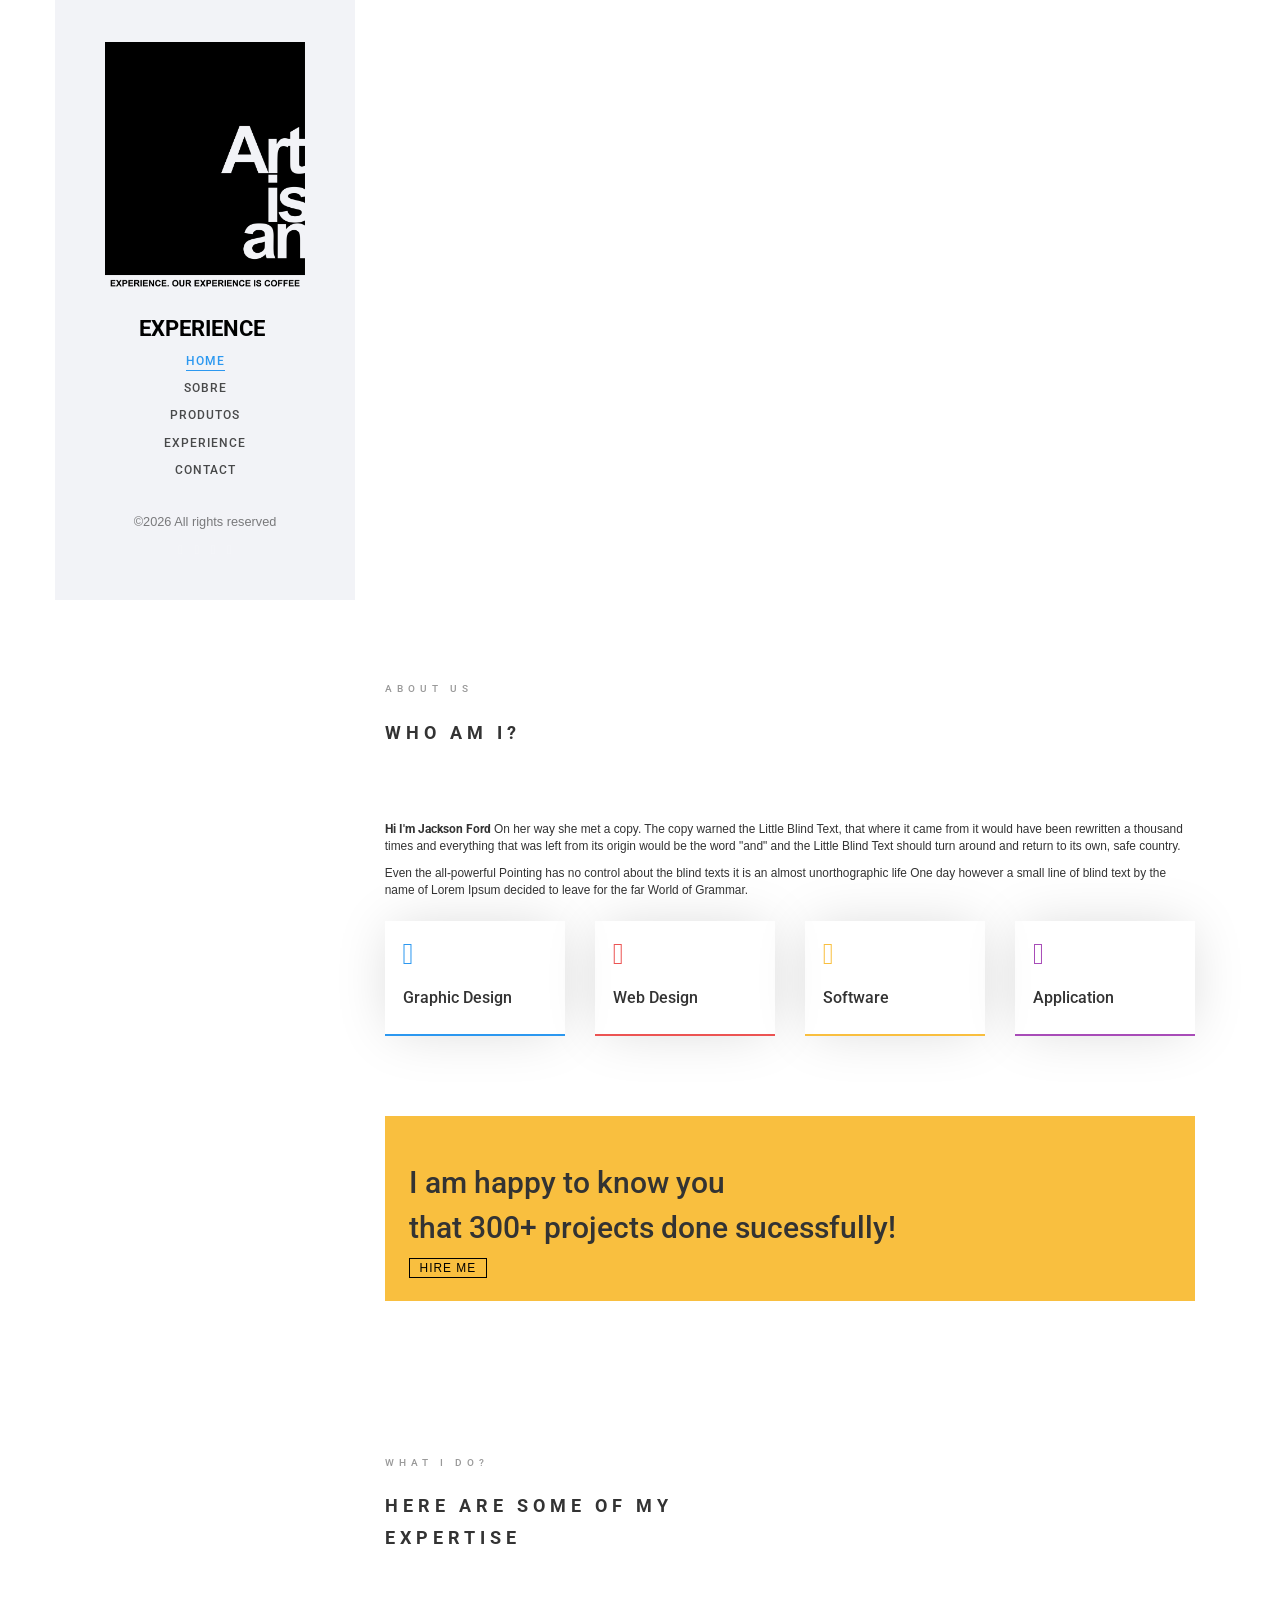
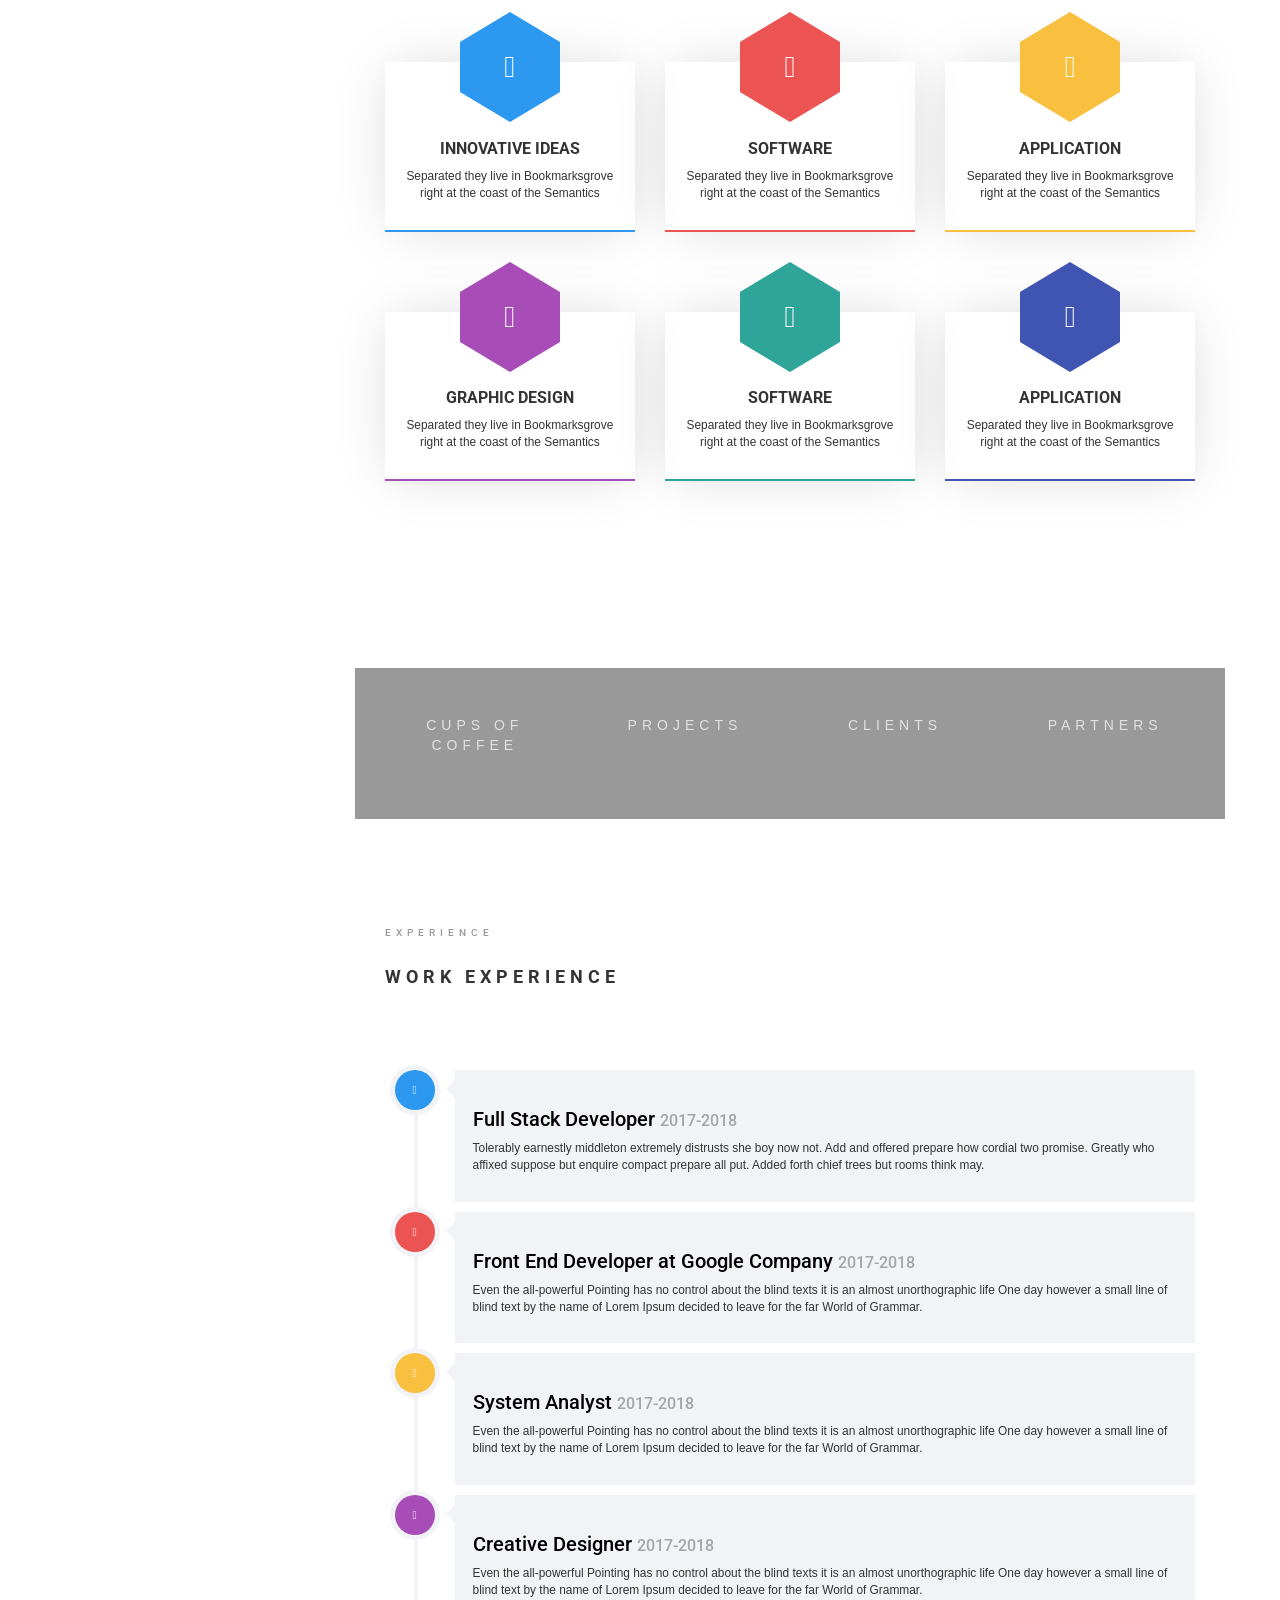
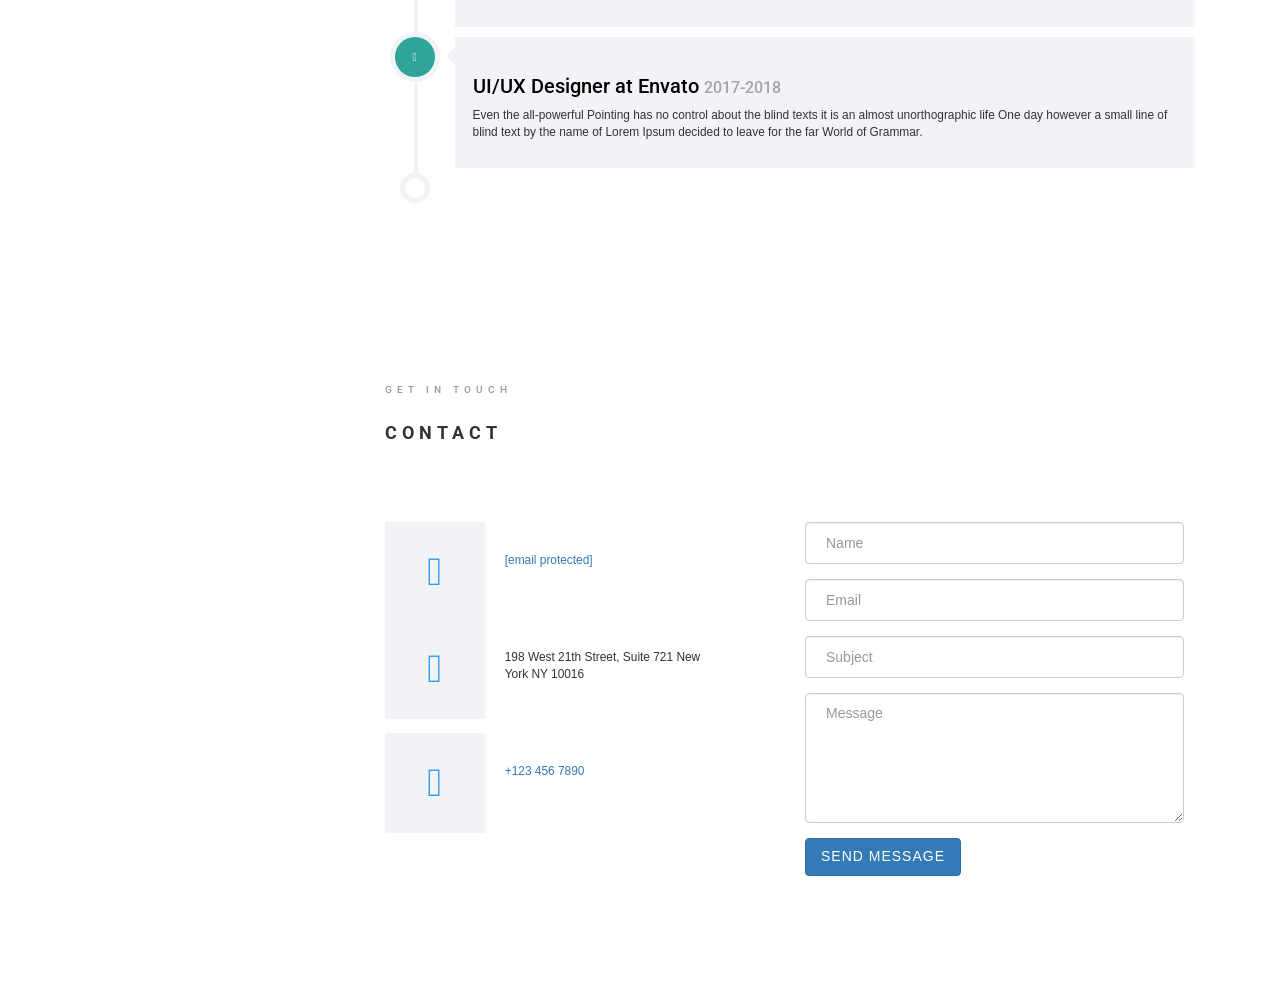
==== soon/index.html @ 263a2d5f "add soon site" ====
<!DOCTYPE HTML>
<html>
   <head>
      <meta charset="utf-8">
      <meta http-equiv="X-UA-Compatible" content="IE=edge">
      <title>ARTISAN CAFFEE</title>
      <meta name="viewport" content="width=device-width, initial-scale=1">
      <meta name="description" content="" />
      <meta name="keywords" content="" />
      <meta name="author" content="" />
      <meta property="og:title" content="" />
      <meta property="og:image" content="" />
      <meta property="og:url" content="" />
      <meta property="og:site_name" content="" />
      <meta property="og:description" content="" />
      <meta name="twitter:title" content="" />
      <meta name="twitter:image" content="" />
      <meta name="twitter:url" content="" />
      <meta name="twitter:card" content="" />
      <link rel="shortcut icon" href="favicon.ico">
      <link href="https://fonts.googleapis.com/css?family=Roboto:300,400,500,700" rel="stylesheet">
      <link href="https://fonts.googleapis.com/css?family=Playfair+Display:400,400i,700" rel="stylesheet">
      <link rel="stylesheet" href="css/style2.css" />
      <link rel="stylesheet" href="css/style1.css" />
      <script src="js/modernizr-2.6.2.min.js"></script>
      <!--[if lt IE 9]>
      <script src="js/respond.min.js"></script>
      <![endif]-->
   </head>
   <body>
      <div id="colorlib-page">
         <div class="container-wrap">
            <a href="#" class="js-colorlib-nav-toggle colorlib-nav-toggle" data-toggle="collapse" data-target="#navbar" aria-expanded="false" aria-controls="navbar"><i></i></a>
            <aside id="colorlib-aside" role="complementary" class="border js-fullheight">
               <div class="text-center">
                  <div class="author-img" style="background-image:url(images/logo.png)"></div>
                  <h1 id="colorlib-logo"><a href="index.html">EXPERIENCE</a></h1>
               </div>
               <nav id="colorlib-main-menu" role="navigation" class="navbar">
                  <div id="navbar" class="collapse">
                     <ul>
                        <li class="active"><a href="#" data-nav-section="home">Home</a></li>
                        <li><a href="#" data-nav-section="about">Sobre</a></li>
                        <li><a href="#" data-nav-section="services">Produtos</a></li>
                        <li><a href="#" data-nav-section="experience">Experience</a></li>
                        <li><a href="#" data-nav-section="contact">Contact</a></li>
                     </ul>
                  </div>
               </nav>
               <div class="colorlib-footer">
                  <p>
                     <small>&copy;<script>document.write(new Date().getFullYear());</script> All rights reserved
                  </p>
                  <ul>
                     <li><a href="#"><i class="icon-facebook2"></i></a></li>
                     <li><a href="#"><i class="icon-twitter2"></i></a></li>
                     <li><a href="#"><i class="icon-instagram"></i></a></li>
                     <li><a href="#"><i class="icon-linkedin2"></i></a></li>
                  </ul>
               </div>
            </aside>
            <div id="colorlib-main">
               <section id="colorlib-hero" class="js-fullheight" data-section="home">
                  <video autoplay muted loop id="myVideo">
                     <source src="video/cafe.mp4" type="video/mp4">
                  </video>
               </section>
               <section class="colorlib-about" data-section="about">
                  <div class="colorlib-narrow-content">
                     <div class="row">
                        <div class="col-md-12">
                           <div class="row row-bottom-padded-sm animate-box" data-animate-effect="fadeInLeft">
                              <div class="col-md-12">
                                 <div class="about-desc">
                                    <span class="heading-meta">About Us</span>
                                    <h2 class="colorlib-heading">Who Am I?</h2>
                                    <p><strong>Hi I'm Jackson Ford</strong> On her way she met a copy. The copy warned the Little Blind Text, that where it came from it would have been rewritten a thousand times and everything that was left from its origin would be the word "and" and the Little Blind Text should turn around and return to its own, safe country.</p>
                                    <p>Even the all-powerful Pointing has no control about the blind texts it is an almost unorthographic life One day however a small line of blind text by the name of Lorem Ipsum decided to leave for the far World of Grammar.</p>
                                 </div>
                              </div>
                           </div>
                           <div class="row">
                              <div class="col-md-3 animate-box" data-animate-effect="fadeInLeft">
                                 <div class="services color-1">
                                    <span class="icon2"><i class="icon-bulb"></i></span>
                                    <h3>Graphic Design</h3>
                                 </div>
                              </div>
                              <div class="col-md-3 animate-box" data-animate-effect="fadeInRight">
                                 <div class="services color-2">
                                    <span class="icon2"><i class="icon-globe-outline"></i></span>
                                    <h3>Web Design</h3>
                                 </div>
                              </div>
                              <div class="col-md-3 animate-box" data-animate-effect="fadeInTop">
                                 <div class="services color-3">
                                    <span class="icon2"><i class="icon-data"></i></span>
                                    <h3>Software</h3>
                                 </div>
                              </div>
                              <div class="col-md-3 animate-box" data-animate-effect="fadeInBottom">
                                 <div class="services color-4">
                                    <span class="icon2"><i class="icon-phone3"></i></span>
                                    <h3>Application</h3>
                                 </div>
                              </div>
                           </div>
                           <div class="row">
                              <div class="col-md-12 animate-box" data-animate-effect="fadeInLeft">
                                 <div class="hire">
                                    <h2>I am happy to know you <br>that 300+ projects done sucessfully!</h2>
                                    <a href="#" class="btn-hire">Hire me</a>
                                 </div>
                              </div>
                           </div>
                        </div>
                     </div>
                  </div>
               </section>
               <section class="colorlib-services" data-section="services">
                  <div class="colorlib-narrow-content">
                     <div class="row">
                        <div class="col-md-6 col-md-offset-3 col-md-pull-3 animate-box" data-animate-effect="fadeInLeft">
                           <span class="heading-meta">What I do?</span>
                           <h2 class="colorlib-heading">Here are some of my expertise</h2>
                        </div>
                     </div>
                     <div class="row row-pt-md">
                        <div class="col-md-4 text-center animate-box">
                           <div class="services color-1">
                              <span class="icon">
                              <i class="icon-bulb"></i>
                              </span>
                              <div class="desc">
                                 <h3>Innovative Ideas</h3>
                                 <p>Separated they live in Bookmarksgrove right at the coast of the Semantics</p>
                              </div>
                           </div>
                        </div>
                        <div class="col-md-4 text-center animate-box">
                           <div class="services color-2">
                              <span class="icon">
                              <i class="icon-data"></i>
                              </span>
                              <div class="desc">
                                 <h3>Software</h3>
                                 <p>Separated they live in Bookmarksgrove right at the coast of the Semantics</p>
                              </div>
                           </div>
                        </div>
                        <div class="col-md-4 text-center animate-box">
                           <div class="services color-3">
                              <span class="icon">
                              <i class="icon-phone3"></i>
                              </span>
                              <div class="desc">
                                 <h3>Application</h3>
                                 <p>Separated they live in Bookmarksgrove right at the coast of the Semantics</p>
                              </div>
                           </div>
                        </div>
                        <div class="col-md-4 text-center animate-box">
                           <div class="services color-4">
                              <span class="icon">
                              <i class="icon-layers2"></i>
                              </span>
                              <div class="desc">
                                 <h3>Graphic Design</h3>
                                 <p>Separated they live in Bookmarksgrove right at the coast of the Semantics</p>
                              </div>
                           </div>
                        </div>
                        <div class="col-md-4 text-center animate-box">
                           <div class="services color-5">
                              <span class="icon">
                              <i class="icon-data"></i>
                              </span>
                              <div class="desc">
                                 <h3>Software</h3>
                                 <p>Separated they live in Bookmarksgrove right at the coast of the Semantics</p>
                              </div>
                           </div>
                        </div>
                        <div class="col-md-4 text-center animate-box">
                           <div class="services color-6">
                              <span class="icon">
                              <i class="icon-phone3"></i>
                              </span>
                              <div class="desc">
                                 <h3>Application</h3>
                                 <p>Separated they live in Bookmarksgrove right at the coast of the Semantics</p>
                              </div>
                           </div>
                        </div>
                     </div>
                  </div>
               </section>
               <div id="colorlib-counter" class="colorlib-counters" style="background-image:url(images/xcover_bg_1.jpg.pagespeed.ic.Hi1LCNHI9b.jpg)" data-stellar-background-ratio="0.5">
                  <div class="overlay"></div>
                  <div class="colorlib-narrow-content">
                     <div class="row"></div>
                     <div class="row">
                        <div class="col-md-3 text-center animate-box">
                           <span class="colorlib-counter js-counter" data-from="0" data-to="309" data-speed="5000" data-refresh-interval="50"></span>
                           <span class="colorlib-counter-label">Cups of coffee</span>
                        </div>
                        <div class="col-md-3 text-center animate-box">
                           <span class="colorlib-counter js-counter" data-from="0" data-to="356" data-speed="5000" data-refresh-interval="50"></span>
                           <span class="colorlib-counter-label">Projects</span>
                        </div>
                        <div class="col-md-3 text-center animate-box">
                           <span class="colorlib-counter js-counter" data-from="0" data-to="30" data-speed="5000" data-refresh-interval="50"></span>
                           <span class="colorlib-counter-label">Clients</span>
                        </div>
                        <div class="col-md-3 text-center animate-box">
                           <span class="colorlib-counter js-counter" data-from="0" data-to="10" data-speed="5000" data-refresh-interval="50"></span>
                           <span class="colorlib-counter-label">Partners</span>
                        </div>
                     </div>
                  </div>
               </div>

               <section class="colorlib-experience" data-section="experience">
                  <div class="colorlib-narrow-content">
                     <div class="row">
                        <div class="col-md-6 col-md-offset-3 col-md-pull-3 animate-box" data-animate-effect="fadeInLeft">
                           <span class="heading-meta">Experience</span>
                           <h2 class="colorlib-heading animate-box">Work Experience</h2>
                        </div>
                     </div>
                     <div class="row">
                        <div class="col-md-12">
                           <div class="timeline-centered">
                              <article class="timeline-entry animate-box" data-animate-effect="fadeInLeft">
                                 <div class="timeline-entry-inner">
                                    <div class="timeline-icon color-1">
                                       <i class="icon-pen2"></i>
                                    </div>
                                    <div class="timeline-label">
                                       <h2><a href="#">Full Stack Developer</a> <span>2017-2018</span></h2>
                                       <p>Tolerably earnestly middleton extremely distrusts she boy now not. Add and offered prepare how cordial two promise. Greatly who affixed suppose but enquire compact prepare all put. Added forth chief trees but rooms think may.</p>
                                    </div>
                                 </div>
                              </article>
                              <article class="timeline-entry animate-box" data-animate-effect="fadeInRight">
                                 <div class="timeline-entry-inner">
                                    <div class="timeline-icon color-2">
                                       <i class="icon-pen2"></i>
                                    </div>
                                    <div class="timeline-label">
                                       <h2><a href="#">Front End Developer at Google Company</a> <span>2017-2018</span></h2>
                                       <p>Even the all-powerful Pointing has no control about the blind texts it is an almost unorthographic life One day however a small line of blind text by the name of Lorem Ipsum decided to leave for the far World of Grammar.</p>
                                    </div>
                                 </div>
                              </article>
                              <article class="timeline-entry animate-box" data-animate-effect="fadeInLeft">
                                 <div class="timeline-entry-inner">
                                    <div class="timeline-icon color-3">
                                       <i class="icon-pen2"></i>
                                    </div>
                                    <div class="timeline-label">
                                       <h2><a href="#">System Analyst</a> <span>2017-2018</span></h2>
                                       <p>Even the all-powerful Pointing has no control about the blind texts it is an almost unorthographic life One day however a small line of blind text by the name of Lorem Ipsum decided to leave for the far World of Grammar.</p>
                                    </div>
                                 </div>
                              </article>
                              <article class="timeline-entry animate-box" data-animate-effect="fadeInTop">
                                 <div class="timeline-entry-inner">
                                    <div class="timeline-icon color-4">
                                       <i class="icon-pen2"></i>
                                    </div>
                                    <div class="timeline-label">
                                       <h2><a href="#">Creative Designer</a> <span>2017-2018</span></h2>
                                       <p>Even the all-powerful Pointing has no control about the blind texts it is an almost unorthographic life One day however a small line of blind text by the name of Lorem Ipsum decided to leave for the far World of Grammar.</p>
                                    </div>
                                 </div>
                              </article>
                              <article class="timeline-entry animate-box" data-animate-effect="fadeInLeft">
                                 <div class="timeline-entry-inner">
                                    <div class="timeline-icon color-5">
                                       <i class="icon-pen2"></i>
                                    </div>
                                    <div class="timeline-label">
                                       <h2><a href="#">UI/UX Designer at Envato</a> <span>2017-2018</span></h2>
                                       <p>Even the all-powerful Pointing has no control about the blind texts it is an almost unorthographic life One day however a small line of blind text by the name of Lorem Ipsum decided to leave for the far World of Grammar.</p>
                                    </div>
                                 </div>
                              </article>
                              <article class="timeline-entry begin animate-box" data-animate-effect="fadeInBottom">
                                 <div class="timeline-entry-inner">
                                    <div class="timeline-icon color-none"></div>
                                 </div>
                              </article>
                           </div>
                        </div>
                     </div>
                  </div>
               </section>


               <section class="colorlib-contact" data-section="contact">
                  <div class="colorlib-narrow-content">
                     <div class="row">
                        <div class="col-md-6 col-md-offset-3 col-md-pull-3 animate-box" data-animate-effect="fadeInLeft">
                           <span class="heading-meta">Get in Touch</span>
                           <h2 class="colorlib-heading">Contact</h2>
                        </div>
                     </div>
                     <div class="row">
                        <div class="col-md-5">
                           <div class="colorlib-feature colorlib-feature-sm animate-box" data-animate-effect="fadeInLeft">
                              <div class="colorlib-icon">
                                 <i class="icon-globe-outline"></i>
                              </div>
                              <div class="colorlib-text">
                                 <p><a href="#"><span class="__cf_email__" data-cfemail="553c3b333a15313a38343c3b7b363a38">[email&#160;protected]</span></a></p>
                              </div>
                           </div>
                           <div class="colorlib-feature colorlib-feature-sm animate-box" data-animate-effect="fadeInLeft">
                              <div class="colorlib-icon">
                                 <i class="icon-map"></i>
                              </div>
                              <div class="colorlib-text">
                                 <p>198 West 21th Street, Suite 721 New York NY 10016</p>
                              </div>
                           </div>
                           <div class="colorlib-feature colorlib-feature-sm animate-box" data-animate-effect="fadeInLeft">
                              <div class="colorlib-icon">
                                 <i class="icon-phone"></i>
                              </div>
                              <div class="colorlib-text">
                                 <p><a href="tel://">+123 456 7890</a></p>
                              </div>
                           </div>
                        </div>
                        <div class="col-md-7 col-md-push-1">
                           <div class="row">
                              <div class="col-md-10 col-md-offset-1 col-md-pull-1 animate-box" data-animate-effect="fadeInRight">
                                 <form action="">
                                    <div class="form-group">
                                       <input type="text" class="form-control" placeholder="Name">
                                    </div>
                                    <div class="form-group">
                                       <input type="text" class="form-control" placeholder="Email">
                                    </div>
                                    <div class="form-group">
                                       <input type="text" class="form-control" placeholder="Subject">
                                    </div>
                                    <div class="form-group">
                                       <textarea name="" id="message" cols="30" rows="7" class="form-control" placeholder="Message"></textarea>
                                    </div>
                                    <div class="form-group">
                                       <input type="submit" class="btn btn-primary btn-send-message" value="Send Message">
                                    </div>
                                 </form>
                              </div>
                           </div>
                        </div>
                     </div>
                  </div>
               </section>
            </div>
         </div>
      </div>
			<script src="js/jquery.min.js"></script>
      <script src="js/jquery.easing.1.3.js+bootstrap.min.js+jquery.waypoints.min.js+jquery.flexslider-min.js.pagespeed.jc.ypszPGiKrB.js"></script><script>eval(mod_pagespeed_DMtCOhRI$8);</script>
      <script>eval(mod_pagespeed_5FoFS8hzQs);</script>
      <script>eval(mod_pagespeed_zxWiKzenpV);</script>
      <script>eval(mod_pagespeed_3VV3SdTttZ);</script>
      <script src="js/owl.carousel.min.js+jquery.countTo.js+main.js.pagespeed.jc.Jy5HeFmhgV.js"></script><script>eval(mod_pagespeed_o9wd50kRIS);</script>
      <script>eval(mod_pagespeed_36JYMA6VkX);</script>
      <script>eval(mod_pagespeed_d7RBuNVHpz);</script>


      <script defer src="https://static.cloudflareinsights.com/beacon.min.js" data-cf-beacon='{"rayId":"66490e6a1fcdf3d3","token":"cd0b4b3a733644fc843ef0b185f98241","version":"2021.5.2","si":10}'></script>


    <script>
      // 2. This code loads the IFrame Player API code asynchronously.
      var tag = document.createElement('script');

      tag.src = "https://www.youtube.com/iframe_api";
      var firstScriptTag = document.getElementsByTagName('script')[0];
      firstScriptTag.parentNode.insertBefore(tag, firstScriptTag);

      // 3. This function creates an <iframe> (and YouTube player)
      //    after the API code downloads.
      var player;
      function onYouTubeIframeAPIReady() {
        player = new YT.Player('player', {
          height: '390',
          width: '640',
          videoId: 'M7lc1UVf-VE',
          events: {
            'onReady': onPlayerReady,
            'onStateChange': onPlayerStateChange
          }
        });
      }

      // 4. The API will call this function when the video player is ready.
      function onPlayerReady(event) {
        event.target.playVideo();
      }

      // 5. The API calls this function when the player's state changes.
      //    The function indicates that when playing a video (state=1),
      //    the player should play for six seconds and then stop.
      var done = false;
      function onPlayerStateChange(event) {
        if (event.data == YT.PlayerState.PLAYING && !done) {
          setTimeout(stopVideo, 6000);
          done = true;
        }
      }
      function stopVideo() {
        player.stopVideo();
      }
    </script>
   </body>
</html>
---- soon/css/style2.css ----
@import url('https://fonts.googleapis.com/css2?family=Roboto:wght@400;700&display=swap');
@font-face {
	font-family: 'Roboto', sans-serif;
	font-weight: 400;
}

.owl-carousel .animated {
	-webkit-animation-duration: 1000ms;
	animation-duration: 1000ms;
	-webkit-animation-fill-mode: both;
	animation-fill-mode: both
}

.owl-carousel .owl-animated-in {
	z-index: 0
}

.owl-carousel .owl-animated-out {
	z-index: 1
}

.owl-carousel .fadeOut {
	-webkit-animation-name: fadeOut;
	animation-name: fadeOut
}

@keyframes fadeOut {
	0% {
		opacity: 1
	}
	100% {
		opacity: 0
	}
}

.owl-height {
	-webkit-transition: height 500ms ease-in-out;
	-moz-transition: height 500ms ease-in-out;
	-ms-transition: height 500ms ease-in-out;
	-o-transition: height 500ms ease-in-out;
	transition: height 500ms ease-in-out
}

.owl-carousel {
	display: none;
	width: 100%;
	-webkit-tap-highlight-color: transparent;
	position: relative;
	z-index: 1
}

.owl-carousel .owl-stage {
	position: relative;
	-ms-touch-action: pan-Y
}

.owl-carousel .owl-stage:after {
	content: ".";
	display: block;
	clear: both;
	visibility: hidden;
	line-height: 0;
	height: 0
}

.owl-carousel .owl-stage-outer {
	position: relative;
	overflow: hidden;
	-webkit-transform: translate3d(0, 0, 0)
}

.owl-carousel .owl-controls .owl-dot,
.owl-carousel .owl-controls .owl-nav .owl-next,
.owl-carousel .owl-controls .owl-nav .owl-prev {
	cursor: pointer;
	cursor: hand;
	-webkit-user-select: none;
	-khtml-user-select: none;
	-moz-user-select: none;
	-ms-user-select: none;
	user-select: none
}

.owl-carousel.owl-loaded {
	display: block
}

.owl-carousel.owl-loading {
	opacity: 0;
	display: block
}

.owl-carousel.owl-hidden {
	opacity: 0
}

.owl-carousel .owl-refresh .owl-item {
	display: none
}

.owl-carousel .owl-item {
	position: relative;
	min-height: 1px;
	float: left;
	-webkit-backface-visibility: hidden;
	-webkit-tap-highlight-color: transparent;
	-webkit-touch-callout: none;
	-webkit-user-select: none;
	-moz-user-select: none;
	-ms-user-select: none;
	user-select: none
}

.owl-carousel .owl-item img {
	display: block;
	width: 100%;
	-webkit-transform-style: preserve-3d
}

.owl-carousel.owl-text-select-on .owl-item {
	-webkit-user-select: auto;
	-moz-user-select: auto;
	-ms-user-select: auto;
	user-select: auto
}

.owl-carousel .owl-grab {
	cursor: move;
	cursor: -webkit-grab;
	cursor: -o-grab;
	cursor: -ms-grab;
	cursor: grab
}

.owl-carousel.owl-rtl {
	direction: rtl
}

.owl-carousel.owl-rtl .owl-item {
	float: right
}

.no-js .owl-carousel {
	display: block
}

.owl-carousel .owl-item .owl-lazy {
	opacity: 0;
	-webkit-transition: opacity 400ms ease;
	-moz-transition: opacity 400ms ease;
	-ms-transition: opacity 400ms ease;
	-o-transition: opacity 400ms ease;
	transition: opacity 400ms ease
}

.owl-carousel .owl-item img {
	transform-style: preserve-3d
}

.owl-carousel .owl-video-wrapper {
	position: relative;
	height: 100%;
	background: #000
}

.owl-carousel .owl-video-play-icon {
	position: absolute;
	height: 80px;
	width: 80px;
	left: 50%;
	top: 50%;
	margin-left: -40px;
	margin-top: -40px;
	background: url(owl.video.play.png) no-repeat;
	cursor: pointer;
	z-index: 1;
	-webkit-backface-visibility: hidden;
	-webkit-transition: scale 100ms ease;
	-moz-transition: scale 100ms ease;
	-ms-transition: scale 100ms ease;
	-o-transition: scale 100ms ease;
	transition: scale 100ms ease
}

.owl-carousel .owl-video-play-icon:hover {
	-webkit-transition: scale(1.3, 1.3);
	-moz-transition: scale(1.3, 1.3);
	-ms-transition: scale(1.3, 1.3);
	-o-transition: scale(1.3, 1.3);
	transition: scale(1.3, 1.3)
}

.owl-carousel .owl-video-playing .owl-video-play-icon,
.owl-carousel .owl-video-playing .owl-video-tn {
	display: none
}

.owl-carousel .owl-video-tn {
	opacity: 0;
	height: 100%;
	background-position: center center;
	background-repeat: no-repeat;
	-webkit-background-size: contain;
	-moz-background-size: contain;
	-o-background-size: contain;
	background-size: contain;
	-webkit-transition: opacity 400ms ease;
	-moz-transition: opacity 400ms ease;
	-ms-transition: opacity 400ms ease;
	-o-transition: opacity 400ms ease;
	transition: opacity 400ms ease
}

.owl-carousel .owl-video-frame {
	position: relative;
	z-index: 1
}

.owl-theme .owl-controls {
	margin-top: 10px;
	text-align: center;
	-webkit-tap-highlight-color: transparent
}

.owl-theme .owl-controls .owl-nav [class*="owl-"] {
	color: #fff;
	font-size: 14px;
	margin: 5px;
	padding: 4px 7px;
	background: #d6d6d6;
	display: inline-block;
	cursor: pointer;
	-webkit-border-radius: 3px;
	-moz-border-radius: 3px;
	border-radius: 3px
}

.owl-theme .owl-controls .owl-nav [class*="owl-"]:hover {
	background: #869791;
	color: #fff;
	text-decoration: none
}

.owl-theme .owl-controls .owl-nav .disabled {
	opacity: .5;
	cursor: default
}

.owl-theme .owl-dots .owl-dot {
	display: inline-block;
	zoom: 1;
	*display: inline
}

.owl-theme .owl-dots .owl-dot span {
	width: 10px;
	height: 10px;
	margin: 5px 7px;
	background: #d6d6d6;
	display: block;
	-webkit-backface-visibility: visible;
	-webkit-transition: opacity 200ms ease;
	-moz-transition: opacity 200ms ease;
	-ms-transition: opacity 200ms ease;
	-o-transition: opacity 200ms ease;
	transition: opacity 200ms ease;
	-webkit-border-radius: 30px;
	-moz-border-radius: 30px;
	border-radius: 30px
}

.owl-theme .owl-dots .owl-dot.active span,
.owl-theme .owl-dots .owl-dot:hover span {
	background: #869791
}

body {
	font-family: "Roboto", Arial, sans-serif;
	font-weight: 400;
	font-size: 15px;
	line-height: 1.8;
	color: rgba(0, 0, 0, .7)
}

@media screen and (max-width:992px) {
	body {
		font-size: 16px
	}
}

a {
	color: #2c98f0;
	-webkit-transition: .5s;
	-o-transition: .5s;
	transition: .5s
}

a:hover,
a:active,
a:focus {
	color: #2c98f0;
	outline: none;
	text-decoration: none!important
}

p {
	margin-bottom: 1.5em
}

h1,
h2,
h3,
h4,
h5,
h6 {
	color: #000;
	font-family: "Roboto", Georgia, serif;
	font-weight: 400;
	margin: 0 0 30px 0
}

figure {
	margin-bottom: 2.5em;
	float: left;
	width: 100%
}

figure figcaption {
	font-size: 16px;
	width: 80%;
	margin: 20px auto 0 auto;
	color: #b3b3b3;
	font-style: italic;
	font-family: "Roboto", Arial, sans-serif
}

@media screen and (max-width:480px) {
	figure figcaption {
		width: 100%
	}
}

::selection {
	color: #fff;
	background: #2c98f0
}

#colorlib-page {
	width: 100%;
	overflow: hidden;
	position: relative
}

#colorlib-aside {
	padding-top: 3em;
	padding-bottom: 40px;
	float: left;
	width: 300px;
	position: fixed;
	overflow-y: scroll;
	z-index: 1001;
	background: #f2f3f7;
	-webkit-transition: .5s;
	-o-transition: .5s;
	transition: .5s
}

@media screen and (max-width:768px) {
	#colorlib-aside {
		width: 300px;
		-moz-transform: translateX(-300px);
		-webkit-transform: translateX(-300px);
		-ms-transform: translateX(-300px);
		-o-transform: translateX(-300px);
		transform: translateX(-300px);
		padding-top: 4em
	}
}

#colorlib-aside .author-img {
	width: 200px;
	height: 245px;
	margin: 0 auto;
	margin-bottom: 30px;

}

#colorlib-aside .position {
	display: block;
	margin-bottom: 2em;
	font-size: 12px;
	text-transform: uppercase
}

#colorlib-aside #colorlib-logo {
	text-align: right;
	font-weight: 700;
	font-size: 22px;
	margin-bottom: .5em;
	display: block;
	width: 100%
}

#colorlib-aside #colorlib-logo a {
	display: block;
	text-align: center;
	color: #000;
	padding-right: .3em
}

#colorlib-aside #colorlib-main-menu {
	display: block;
	width: 100%
}

#colorlib-aside #colorlib-main-menu .collapse {
	display: block!important
}

#colorlib-aside #colorlib-main-menu ul {
	text-align: center;
	margin: 0;
	padding: 0
}

@media screen and (max-width:768px) {
	#colorlib-aside #colorlib-main-menu ul {
		margin: 0 0 2em 0
	}
}

#colorlib-aside #colorlib-main-menu ul li {
	margin: 0 0 10px 0;
	padding: 0;
	list-style: none;
	font-size: 12px;
	font-weight: 500;
	text-transform: uppercase;
	letter-spacing: 1px
}

#colorlib-aside #colorlib-main-menu ul li a {
	color: rgba(0, 0, 0, .7);
	text-decoration: none;
	position: relative;
	padding: 10px 0;
	font-family: "Roboto", Arial, sans-serif;
	-webkit-transition: .3s;
	-o-transition: .3s;
	transition: .3s
}

#colorlib-aside #colorlib-main-menu ul li a:after {
	content: "";
	position: absolute;
	height: 1px;
	bottom: 7px;
	left: 0;
	right: 0;
	background-color: #2c98f0;
	visibility: hidden;
	-webkit-transform: scaleX(0);
	-moz-transform: scaleX(0);
	-ms-transform: scaleX(0);
	-o-transform: scaleX(0);
	transform: scaleX(0);
	-webkit-transition: all .3s cubic-bezier(.175, .885, .32, 1.275);
	-moz-transition: all .3s cubic-bezier(.175, .885, .32, 1.275);
	-ms-transition: all .3s cubic-bezier(.175, .885, .32, 1.275);
	-o-transition: all .3s cubic-bezier(.175, .885, .32, 1.275);
	transition: all .3s cubic-bezier(.175, .885, .32, 1.275)
}

#colorlib-aside #colorlib-main-menu ul li a:hover {
	text-decoration: none;
	color: #000
}

#colorlib-aside #colorlib-main-menu ul li a:hover:after {
	visibility: visible;
	-webkit-transform: scaleX(1);
	-moz-transform: scaleX(1);
	-ms-transform: scaleX(1);
	-o-transform: scaleX(1);
	transform: scaleX(1)
}

#colorlib-aside #colorlib-main-menu ul li.active a {
	color: #2c98f0
}

#colorlib-aside #colorlib-main-menu ul li.active a:after {
	visibility: visible;
	-webkit-transform: scaleX(1);
	-moz-transform: scaleX(1);
	-ms-transform: scaleX(1);
	-o-transform: scaleX(1);
	transform: scaleX(1)
}

#colorlib-aside .colorlib-footer {
	font-size: 15px;
	text-align: center;
	font-weight: 400;
	color: rgba(0, 0, 0, .5);
	padding: 0 20px;
	width: 100%
}

@media screen and (max-width:768px) {
	#colorlib-aside .colorlib-footer {
		position: relative;
		bottom: 0
	}
}

#colorlib-aside .colorlib-footer span {
	display: block
}

#colorlib-aside .colorlib-footer ul {
	padding: 0;
	margin: 0
}

#colorlib-aside .colorlib-footer ul li {
	padding: 0;
	margin: 0;
	display: inline;
	list-style: none
}

#colorlib-aside .colorlib-footer ul li a {
	color: rgba(255, 255, 255, .3);
	padding: 4px
}

#colorlib-aside .colorlib-footer ul li a:hover,
#colorlib-aside .colorlib-footer ul li a:active,
#colorlib-aside .colorlib-footer ul li a:focus {
	text-decoration: none;
	outline: none;
	color: #2c98f0
}

.container-wrap {
	max-width: 1170px;
	margin: 0 auto
}

#colorlib-main {
	width: calc(100% - 300px);
	float: right;
	-webkit-transition: .5s;
	-o-transition: .5s;
	transition: .5s
}

@media screen and (max-width:768px) {
	#colorlib-main {
		width: 100%;
		padding: 0 1em
	}
}


#myVideo {
	margin-top: 4%;
  right: 0;
  bottom: 0;
    width: 100%;
    height: 476px;
}


#colorlib-hero {
	height: inherit !important;
	width: 100%;
	float: left;
	margin-bottom: 10em;
	clear: both;
}

#colorlib-hero .flexslider {
	border: none;
	z-index: 1;
	margin-bottom: 0
}

#colorlib-hero .flexslider .slides {
	position: relative;
	overflow: visible
}

#colorlib-hero .flexslider .slides li {
	background-repeat: no-repeat;
	background-size: cover;
	background-position: bottom center;
	min-height: 400px;
	position: relative
}

#colorlib-hero .flexslider .slider-text {
	display: table;
	opacity: 0;
	min-height: 500px;
	z-index: 9
}

#colorlib-hero .flexslider .slider-text>.slider-text-inner {
	display: table-cell;
	vertical-align: middle;
	min-height: 700px;
	padding: 2.5em;
	position: relative
}

@media screen and (max-width:768px) {
	#colorlib-hero .flexslider .slider-text>.slider-text-inner {
		text-align: center
	}
}

#colorlib-hero .flexslider .slider-text>.slider-text-inner h1,
#colorlib-hero .flexslider .slider-text>.slider-text-inner h2 {
	margin: 0;
	padding: 0;
	color: #000;
	font-family: "Roboto", Georgia, serif
}

#colorlib-hero .flexslider .slider-text>.slider-text-inner h1 {
	margin-bottom: 20px;
	font-size: 60px;
	line-height: 1.3;
	font-weight: 700
}

@media screen and (max-width:768px) {
	#colorlib-hero .flexslider .slider-text>.slider-text-inner h1 {
		font-size: 28px
	}
}

#colorlib-hero .flexslider .slider-text>.slider-text-inner h2 {
	font-size: 18px;
	line-height: 1.5;
	margin-bottom: 30px;
	font-weight: 300;
	font-family: "Roboto", Arial, sans-serif
}

#colorlib-hero .flexslider .slider-text>.slider-text-inner h2 a {
	color: rgba(44, 152, 240, .8);
	border-bottom: 1px solid rgba(44, 152, 240, .7)
}

#colorlib-hero .flexslider .slider-text>.slider-text-inner p {
	margin-bottom: 0
}

#colorlib-hero .flexslider .slider-text>.slider-text-inner .btn {
	font-size: 12px;
	text-transform: uppercase;
	letter-spacing: 2px;
	color: #000;
	padding: 10px 15px!important;
	border: none;
	font-weight: 400
}

#colorlib-hero .flexslider .slider-text>.slider-text-inner .btn.btn-learn {
	color: #000;
	border: 1px solid #000;
	background: transparent!important
}

#colorlib-hero .flexslider .slider-text>.slider-text-inner .btn.btn-learn:hover {
	background: transparent!important;
	border: 1px solid #000!important
}

@media screen and (max-width:768px) {
	#colorlib-hero .flexslider .slider-text>.slider-text-inner .btn {
		width: 100%
	}
}

body.offcanvas {
	overflow-x: hidden
}

body.offcanvas #colorlib-aside {
	-moz-transform: translateX(0);
	-webkit-transform: translateX(0);
	-ms-transform: translateX(0);
	-o-transform: translateX(0);
	transform: translateX(0);
	width: 300px;
	background: #f2f3f7;
	z-index: 999;
	position: fixed
}

body.offcanvas #colorlib-main,
body.offcanvas .colorlib-nav-toggle {
	top: 0;
	-moz-transform: translateX(300px);
	-webkit-transform: translateX(300px);
	-ms-transform: translateX(300px);
	-o-transform: translateX(300px);
	transform: translateX(300px)
}

.colorlib-narrow-content {
	padding: 0 2.5em
}

@media screen and (max-width:768px) {
	.colorlib-narrow-content {
		padding: 0
	}
}

.colorlib-experience,
.colorlib-skills,
.colorlib-education,
.colorlib-blog,
.colorlib-work,
.colorlib-about,
.colorlib-services,
.colorlib-contact {
	padding-top: 4em;
	padding-bottom: 9em;
	clear: both;
	width: 100%;
	display: block
}

@media screen and (max-width:768px) {
	.colorlib-experience,
	.colorlib-skills,
	.colorlib-education,
	.colorlib-blog,
	.colorlib-work,
	.colorlib-about,
	.colorlib-services,
	.colorlib-contact {
		padding-top: 5em;
		padding-bottom: 8em
	}
}

.author-img {
	background-size: cover;
	background-position: center center;
	background-repeat: no-repeat;
	position: relative
}

.colorlib-heading {
	font-size: 18px;
	margin-bottom: 4em;
	font-weight: 700;
	text-transform: uppercase;
	letter-spacing: 5px;
	line-height: 1.8;
	position: relative
}

.colorlib-heading span {
	display: block
}

@media screen and (max-width:768px) {
	.colorlib-heading {
		margin-bottom: 3em
	}
}

.heading-meta {
	margin-bottom: 15px;
	display: block;
	font-size: 10px;
	text-transform: uppercase;
	color: #999;
	font-weight: 500;
	letter-spacing: 5px
}

.about-desc h3 {
	font-size: 18px;
	text-transform: uppercase;
	letter-spacing: 5px;
	font-weight: 500
}

.hire {
	padding: 2em;
	background: #f9bf3f
}

.hire h2 {
	line-height: 1.5
}

.hire .btn-hire {
	color: #000;
	text-transform: uppercase;
	letter-spacing: 1px;
	border: 1px solid #000;
	padding: 2px 10px
}

.fancy-collapse-panel .panel-default>.panel-heading {
	padding: 0
}

.panel-heading a {
	padding: 20px 25px;
	display: block;
	width: 100%;
	font-weight: 500;
	font-size: 14px;
	letter-spacing: 1px;
	text-transform: uppercase;
	font-family: "Roboto", Arial, sans-serif;
	background-color: #2c98f0;
	color: #fff;
	position: relative;
	-webkit-box-shadow: none!important;
	-moz-box-shadow: none!important;
	-ms-box-shadow: none!important;
	-o-box-shadow: none!important;
	box-shadow: none!important
}

.panel {
	-webkit-box-shadow: none!important;
	-moz-box-shadow: none!important;
	-ms-box-shadow: none!important;
	-o-box-shadow: none!important;
	box-shadow: none!important;
	border: none
}

.panel-heading a:after {
	font-family: "Roboto";
	content: "\e115";
	position: absolute;
	right: 20px;
	font-size: 14px;
	font-weight: 400;
	top: 50%;
	line-height: 1;
	margin-top: -7px
}

.panel-heading a.collapsed:after {
	content: "\e114"
}

.panel-heading a.collapsed {
	background: #f2f3f7;
	border: 1px solid #e6e6e6!important;
	color: #333
}

.panel-body {
	padding: 1.5em;
	margin-top: 5px;
	border: 1px solid #e6e6e6!important
}

.timeline-centered {
	position: relative;
	margin-bottom: 30px
}

.timeline-centered:before,
.timeline-centered:after {
	content: " ";
	display: table
}

.timeline-centered:after {
	clear: both
}

.timeline-centered:before,
.timeline-centered:after {
	content: " ";
	display: table
}

.timeline-centered:after {
	clear: both
}

.timeline-centered:before {
	content: '';
	position: absolute;
	display: block;
	width: 4px;
	background: #f2f3f7;
	top: 20px;
	bottom: 20px;
	margin-left: 29px
}

.timeline-centered .timeline-entry {
	position: relative;
	margin-top: 5px;
	margin-left: 30px;
	margin-bottom: 10px;
	clear: both
}

.timeline-centered .timeline-entry .timeline-entry-inner {
	position: relative;
	margin-left: -20px
}

.timeline-centered .timeline-entry .timeline-entry-inner .timeline-icon {
	display: block;
	width: 40px;
	height: 40px;
	background: #2c98f0;
	-webkit-border-radius: 50%;
	-moz-border-radius: 50%;
	-ms-border-radius: 50%;
	border-radius: 50%;
	text-align: center;
	-moz-box-shadow: 0 0 0 5px #f2f3f7;
	-webkit-box-shadow: 0 0 0 5px #f2f3f7;
	box-shadow: 0 0 0 5px #f2f3f7;
	line-height: 40px;
	float: left
}

.timeline-centered .timeline-entry .timeline-entry-inner .timeline-icon i {
	color: #fff
}

.timeline-centered .timeline-entry .timeline-entry-inner .timeline-icon.color-2 {
	background: #ec5453
}

.timeline-centered .timeline-entry .timeline-entry-inner .timeline-icon.color-3 {
	background: #f9bf3f
}

.timeline-centered .timeline-entry .timeline-entry-inner .timeline-icon.color-4 {
	background: #a84cb8
}

.timeline-centered .timeline-entry .timeline-entry-inner .timeline-icon.color-5 {
	background: #2fa499
}

.timeline-centered .timeline-entry .timeline-entry-inner .timeline-icon.color-none {
	background: #fff;
	width: 20px;
	height: 20px;
	margin-left: 10px
}

.timeline-centered .timeline-entry .timeline-entry-inner .timeline-label {
	position: relative;
	background: #f2f3f7;
	padding: 1.5em;
	margin-left: 60px;
	-webkit-background-clip: padding-box;
	-moz-background-clip: padding;
	background-clip: padding-box
}

.timeline-centered .timeline-entry .timeline-entry-inner .timeline-label:after {
	content: '';
	display: block;
	position: absolute;
	width: 0;
	height: 0;
	border-style: solid;
	border-width: 9px 9px 9px 0;
	border-color: transparent #f2f3f7 transparent transparent;
	left: 0;
	top: 10px;
	margin-left: -9px
}

.timeline-centered .timeline-entry .timeline-entry-inner .timeline-label p+p {
	margin-top: 15px
}

.timeline-centered .timeline-entry .timeline-entry-inner .timeline-label h2 {
	font-size: 20px;
	font-family: "Roboto", Arial, sans-serif;
	font-weight: 500
}

.timeline-centered .timeline-entry .timeline-entry-inner .timeline-label h2 a {
	color: #000
}

.timeline-centered .timeline-entry .timeline-entry-inner .timeline-label h2 span {
	-webkit-opacity: .4;
	-moz-opacity: .4;
	opacity: .4;
	-ms-filter: alpha(opacity=40);
	filter: alpha(opacity=40);
	font-size: 16px
}

.services {
	margin-bottom: 30px;
	padding: 1.5em;
	-webkit-box-shadow: 0 0 56px -8px rgba(0, 0, 0, .17);
	-moz-box-shadow: 0 0 56px -8px rgba(0, 0, 0, .17);
	-ms-box-shadow: 0 0 56px -8px rgba(0, 0, 0, .17);
	-o-box-shadow: 0 0 56px -8px rgba(0, 0, 0, .17);
	box-shadow: 0 0 56px -8px rgba(0, 0, 0, .17);
	border-bottom: 2px solid #2c98f0
}

.services .icon2 {
	display: block;
	margin-bottom: 20px
}

.services .icon2 i {
	font-size: 30px;
	color: #2c98f0
}

.services h3 {
	font-family: "Roboto", Arial, sans-serif;
	font-size: 16px;
	font-weight: 500
}

.services.color-2 {
	border-bottom: 2px solid #ec5453
}

.services.color-2 .icon2 i {
	color: #ec5453
}

.services.color-3 {
	border-bottom: 2px solid #f9bf3f
}

.services.color-3 .icon2 i {
	color: #f9bf3f
}

.services.color-4 {
	border-bottom: 2px solid #a84cb8
}

.services.color-4 .icon2 i {
	color: #a84cb8
}

.services.color-5 {
	border-bottom: 2px solid #2fa499
}

.services.color-6 {
	border-bottom: 2px solid #4054b2
}

.services {
	margin-bottom: 80px;
	position: relative;
	z-index: 0
}

@media screen and (max-width:768px) {
	.services {
		margin-bottom: 4em
	}
}

.services .icon {
	position: absolute;
	top: -20px;
	left: 0;
	right: 0;
	width: 100px;
	height: 50px;
	display: table;
	margin: 0 auto;
	background: #2c98f0
}

.services .icon:before,
.services .icon:after {
	position: absolute;
	left: 0;
	right: 0;
	content: ''
}

.services .icon:before {
	top: -30px;
	width: 0;
	height: 0;
	border-style: solid;
	border-width: 0 50px 30px 50px;
	border-color: transparent transparent #2c98f0 transparent
}

.services .icon:after {
	bottom: -30px;
	width: 0;
	height: 0;
	border-style: solid;
	border-width: 30px 50px 0 50px;
	border-color: #2c98f0 transparent transparent transparent
}

.services .icon i {
	font-size: 30px;
	color: #fff;
	z-index: 1;
	display: table-cell;
	vertical-align: middle
}

.services .desc {
	margin-top: 60px
}

.services .desc h3 {
	font-size: 16px;
	font-weight: 700;
	text-transform: uppercase
}

.services.color-2 .icon {
	background: #ec5453
}

.services.color-2 .icon:before {
	border-color: transparent transparent #ec5453 transparent
}

.services.color-2 .icon:after {
	border-color: #ec5453 transparent transparent transparent
}

.services.color-3 .icon {
	background: #f9bf3f
}

.services.color-3 .icon:before {
	border-color: transparent transparent #f9bf3f transparent
}

.services.color-3 .icon:after {
	border-color: #f9bf3f transparent transparent transparent
}

.services.color-4 .icon {
	background: #a84cb8
}

.services.color-4 .icon:before {
	border-color: transparent transparent #a84cb8 transparent
}

.services.color-4 .icon:after {
	border-color: #a84cb8 transparent transparent transparent
}

.services.color-5 .icon {
	background: #2fa499
}

.services.color-5 .icon:before {
	border-color: transparent transparent #2fa499 transparent
}

.services.color-5 .icon:after {
	border-color: #2fa499 transparent transparent transparent
}

.services.color-6 .icon {
	background: #4054b2
}

.services.color-6 .icon:before {
	border-color: transparent transparent #4054b2 transparent
}

.services.color-6 .icon:after {
	border-color: #4054b2 transparent transparent transparent
}

.progress-wrap h3 {
	font-size: 16px;
	font-family: "Roboto", Arial, sans-serif;
	margin-bottom: 10px
}

.progress {
	height: 6px;
	-webkit-box-shadow: none;
	box-shadow: none;
	background: #f2f3f7;
	overflow: visible
}

.progress-bar {
	background: #2c98f0;
	-webkit-box-shadow: none;
	box-shadow: none;
	font-size: 12px;
	line-height: 1.2;
	color: #000;
	font-weight: 600;
	text-align: right;
	position: relative;
	overflow: visible;
	-webkit-border-radius: 8px;
	-moz-border-radius: 8px;
	-ms-border-radius: 8px;
	border-radius: 8px
}

.progress-bar:after {
	position: absolute;
	top: -2px;
	right: 0;
	width: 10px;
	height: 10px;
	content: '';
	background: #2c98f0;
	-webkit-border-radius: 50%;
	-moz-border-radius: 50%;
	-ms-border-radius: 50%;
	border-radius: 50%
}

.progress-bar span {
	position: absolute;
	top: -22px;
	right: 0
}

.progress-bar.color-1 {
	background: #2c98f0
}

.progress-bar.color-1:after {
	background: #2c98f0
}

.progress-bar.color-1 span {
	color: #2c98f0
}

.progress-bar.color-2 {
	background: #ec5453
}

.progress-bar.color-2:after {
	background: #ec5453
}

.progress-bar.color-2 span {
	color: #ec5453
}

.progress-bar.color-3 {
	background: #f9bf3f
}

.progress-bar.color-3:after {
	background: #f9bf3f
}

.progress-bar.color-3 span {
	color: #f9bf3f
}

.progress-bar.color-4 {
	background: #a84cb8
}

.progress-bar.color-4:after {
	background: #a84cb8
}

.progress-bar.color-4 span {
	color: #a84cb8
}

.progress-bar.color-5 {
	background: #2fa499
}

.progress-bar.color-5:after {
	background: #2fa499
}

.progress-bar.color-5 span {
	color: #2fa499
}

.progress-bar.color-6 {
	background: #4054b2
}

.progress-bar.color-6:after {
	background: #4054b2
}

.progress-bar.color-6 span {
	color: #4054b2
}

.colorlib-feature {
	text-align: left;
	width: 100%;
	float: left;
	margin-bottom: 40px;
	position: relative
}

.colorlib-feature .colorlib-icon {
	position: absolute;
	top: 0;
	left: 0;
	width: 100px;
	height: 100px;
	display: table;
	text-align: center;
	background: #f2f3f7;
	-webkit-border-radius: 2px;
	-moz-border-radius: 2px;
	-ms-border-radius: 2px;
	border-radius: 2px
}

.colorlib-feature .colorlib-icon i {
	display: table-cell;
	vertical-align: middle;
	color: #2c98f0;
	font-size: 60px;
	height: 100px
}

@media screen and (max-width:1200px) {
	.colorlib-feature .colorlib-icon i {
		font-size: 40px
	}
}

.colorlib-feature .colorlib-text {
	padding-left: 120px;
	width: 100%
}

.colorlib-feature .colorlib-text h2,
.colorlib-feature .colorlib-text h3 {
	margin: 0;
	padding: 0
}

.colorlib-feature .colorlib-text h3 {
	font-weight: 500;
	margin-bottom: 20px;
	color: rgba(0, 0, 0, .7);
	font-size: 14px;
	letter-spacing: 3px;
	text-transform: uppercase
}

.colorlib-feature.colorlib-feature-sm .colorlib-text {
	margin-top: 30px
}

.colorlib-feature.colorlib-feature-sm .colorlib-icon i {
	color: #2c98f0;
	font-size: 40px
}

@media screen and (max-width:1200px) {
	.colorlib-feature.colorlib-feature-sm .colorlib-icon i {
		font-size: 28px
	}
}

.blog-entry {
	width: 100%;
	float: left;
	background: #fff;
	margin-bottom: 3em
}

@media screen and (max-width:768px) {
	.blog-entry {
		margin-bottom: 3em
	}
}

.blog-entry .blog-img {
	width: 100%;
	float: left;
	overflow: hidden;
	position: relative;
	z-index: 1;
	margin-bottom: 25px
}

.blog-entry .blog-img img {
	position: relative;
	max-width: 100%;
	-webkit-transform: scale(1);
	-moz-transform: scale(1);
	-ms-transform: scale(1);
	-o-transform: scale(1);
	transform: scale(1);
	-webkit-transition: .3s;
	-o-transition: .3s;
	transition: .3s
}

.blog-entry .desc h3 {
	font-size: 16px;
	margin-bottom: 25px;
	line-height: auto;
	font-weight: 500;
	text-transform: uppercase;
	letter-spacing: 1px;
	font-family: "Roboto", Arial, sans-serif
}

.blog-entry .desc h3 a {
	color: #000;
	text-decoration: none
}

.blog-entry .desc span {
	display: block;
	margin-bottom: 20px;
	font-size: 12px;
	color: rgba(0, 0, 0, .4)!important;
	text-transform: uppercase;
	letter-spacing: 1px;
	font-weight: 400
}

.blog-entry .desc span small i {
	color: #999
}

.blog-entry:hover .blog-img img {
	-webkit-transform: scale(1.1);
	-moz-transform: scale(1.1);
	-ms-transform: scale(1.1);
	-o-transform: scale(1.1);
	transform: scale(1.1)
}

.work-menu span {
	margin-left: 10px
}

.work-menu span:first-child {
	margin-left: 0
}

.work-menu span a {
	color: #000
}

.work-menu span a.active {
	color: #2c98f0
}

.project {
	background-size: cover;
	background-position: center center;
	background-repeat: no-repeat;
	position: relative;
	height: 300px;
	width: 100%;
	display: block;
	margin-bottom: 30px
}

.project .desc {
	position: absolute;
	top: 0;
	bottom: 0;
	left: 0;
	right: 0;
	background: #2c98f0;
	opacity: 0;
	-webkit-transition: .3s;
	-o-transition: .3s;
	transition: .3s
}

.project .desc .con {
	padding: 20px;
	display: block;
	position: relative;
	height: 300px
}

.project .desc .con .icon {
	position: absolute;
	bottom: 20px;
	left: 20px;
	right: 20px
}

.project .desc .con .icon span {
	display: inline;
	padding-right: 5px
}

.project .desc .con .icon span a {
	color: #333;
	padding: 5px;
	background: rgba(255, 255, 255, .5);
	-webkit-border-radius: 4px;
	-moz-border-radius: 4px;
	-ms-border-radius: 4px;
	border-radius: 4px
}

.project .desc .con .icon i {
	font-size: 16px;
	color: #333
}

.project .desc h3 {
	font-family: "Roboto", Arial, sans-serif;
	font-size: 16px;
	font-weight: 500;
	text-transform: uppercase;
	letter-spacing: 1px;
	-webkit-transition: -webkit-transform .3s, opacity .3s;
	-webkit-transition: opacity .3s, -webkit-transform .3s;
	transition: opacity .3s, -webkit-transform .3s;
	-o-transition: transform .3s, opacity .3s;
	transition: transform .3s, opacity .3s;
	transition: transform .3s, opacity .3s, -webkit-transform .3s;
	-webkit-transform: translate3d(0, -15px, 0);
	transform: translate3d(0, -15px, 0);
	margin-bottom: 15px
}

.project .desc h3 a {
	color: #fff
}

.project .desc span {
	display: block;
	color: rgba(255, 255, 255, .7);
	font-size: 13px;
	-webkit-transition: -webkit-transform .3s, opacity .3s;
	-webkit-transition: opacity .3s, -webkit-transform .3s;
	transition: opacity .3s, -webkit-transform .3s;
	-o-transition: transform .3s, opacity .3s;
	transition: transform .3s, opacity .3s;
	transition: transform .3s, opacity .3s, -webkit-transform .3s;
	-webkit-transform: translate3d(0, 15px, 0);
	transform: translate3d(0, 15px, 0)
}

.project .desc span a {
	color: #000
}

@media screen and (max-width:768px) {
	.project .desc {
		opacity: 1;
		background: rgba(0, 0, 0, .4)
	}
	.project .desc h3 {
		font-style: 28px;
		-webkit-transform: translate3d(0, 0, 0);
		transform: translate3d(0, 0, 0);
		color: #000
	}
	.project .desc span {
		-webkit-transform: translate3d(0, 0, 0);
		transform: translate3d(0, 0, 0)
	}
}

.project:hover .desc {
	opacity: 1
}

.project:hover .desc h3 {
	-webkit-transform: translate3d(0, 0, 0);
	transform: translate3d(0, 0, 0)
}

.project:hover .desc span {
	-webkit-transform: translate3d(0, 0, 0);
	transform: translate3d(0, 0, 0)
}

.btn-load-more {
	width: 100%
}

#colorlib-counter {
	position: relative;
	clear: both;
	margin-bottom: 5em
}

.colorlib-counters {
	padding: 3em 0;
	background-size: cover;
	background-attachment: fixed;
	background-position: center center
}

.colorlib-counters .overlay {
	z-index: 0;
	position: absolute;
	bottom: 0;
	top: 0;
	left: 0;
	right: 0;
	background: rgba(0, 0, 0, .4)
}

.colorlib-counters .icon {
	width: 100px;
	height: 100px;
	display: table;
	margin: 0 auto;
	margin-bottom: 20px
}

.colorlib-counters .icon i {
	display: table-cell;
	vertical-align: middle;
	width: 100px;
	height: 100px;
	font-size: 50px;
	color: #2c98f0;
	background: #fff;
	-webkit-border-radius: 50%;
	-moz-border-radius: 50%;
	-ms-border-radius: 50%;
	border-radius: 50%
}

.colorlib-counters .colorlib-counter {
	font-size: 40px;
	display: block;
	color: #fff;
	font-family: "Roboto", Arial, sans-serif;
	width: 100%;
	font-weight: 700;
	margin-bottom: .3em
}

.colorlib-counters .colorlib-counter-label {
	color: rgba(255, 255, 255, .7);
	text-transform: uppercase;
	font-size: 14px;
	letter-spacing: 5px;
	margin-bottom: 2em;
	display: block
}

#map {
	width: 100%;
	height: 700px
}

@media screen and (max-width:768px) {
	#map {
		height: 200px
	}
}

.btn {
	margin-right: 4px;
	margin-bottom: 4px;
	font-family: "Roboto", Arial, sans-serif;
	font-size: 12px;
	font-weight: 400;
	text-transform: uppercase;
	letter-spacing: 1px;
	-webkit-border-radius: 2px;
	-moz-border-radius: 2px;
	-ms-border-radius: 2px;
	border-radius: 2px;
	-webkit-transition: .5s;
	-o-transition: .5s;
	transition: .5s;
	padding: 8px 15px!important
}

.btn.btn-lg {
	padding: 18px 36px!important
}

.btn:hover,
.btn:active,
.btn:focus {
	-webkit-box-shadow: none!important;
	box-shadow: none!important;
	outline: none!important
}

.btn-primary {
	background: #2c98f0;
	color: #fff;
	border: 2px solid #2c98f0
}

.btn-primary:hover,
.btn-primary:focus,
.btn-primary:active {
	background: #44a4f2!important;
	border-color: #44a4f2!important
}

.form-control {
	-webkit-appearance: none;
	-moz-appearance: none;
	appearance: none;
	-webkit-box-shadow: none;
	box-shadow: none;
	background: transparent;
	border: transparent;
	background: #f2f3f7;
	height: 54px;
	font-size: 16px;
	font-weight: 400;
	-webkit-transition: .3s;
	-o-transition: .3s;
	transition: .3s;
	-webkit-border-radius: 0;
	-moz-border-radius: 0;
	-ms-border-radius: 0;
	border-radius: 0
}

.form-control:active,
.form-control:focus {
	outline: none;
	-webkit-box-shadow: none;
	box-shadow: none;
	border-color: transparent;
	background: #f0f0f0
}

#message {
	height: 130px
}

.colorlib-nav-toggle {
	cursor: pointer;
	text-decoration: none
}

.colorlib-nav-toggle.active i::before,
.colorlib-nav-toggle.active i::after {
	background: #000
}

.colorlib-nav-toggle:hover,
.colorlib-nav-toggle:focus,
.colorlib-nav-toggle:active {
	outline: none;
	border-bottom: none!important
}

.colorlib-nav-toggle i {
	position: relative;
	display: -moz-inline-stack;
	display: inline-block;
	zoom: 1;
	*display: inline;
	width: 30px;
	height: 2px;
	color: #000;
	font: bold 14px/.4 Helvetica;
	text-transform: uppercase;
	text-indent: -55px;
	background: #000;
	-webkit-transition: all .2s ease-out;
	-o-transition: all .2s ease-out;
	transition: all .2s ease-out
}

.colorlib-nav-toggle i::before,
.colorlib-nav-toggle i::after {
	content: '';
	width: 30px;
	height: 2px;
	background: #000;
	position: absolute;
	left: 0;
	-webkit-transition: .2s;
	-o-transition: .2s;
	transition: .2s
}

.colorlib-nav-toggle i::before {
	top: -7px
}

.colorlib-nav-toggle i::after {
	bottom: -7px
}

.colorlib-nav-toggle:hover i::before {
	top: -10px
}

.colorlib-nav-toggle:hover i::after {
	bottom: -10px
}

.colorlib-nav-toggle.active i {
	background: transparent
}

.colorlib-nav-toggle.active i::before {
	top: 0;
	-webkit-transform: rotateZ(45deg);
	-moz-transform: rotateZ(45deg);
	-ms-transform: rotateZ(45deg);
	-o-transform: rotateZ(45deg);
	transform: rotateZ(45deg)
}

.colorlib-nav-toggle.active i::after {
	bottom: 0;
	-webkit-transform: rotateZ(-45deg);
	-moz-transform: rotateZ(-45deg);
	-ms-transform: rotateZ(-45deg);
	-o-transform: rotateZ(-45deg);
	transform: rotateZ(-45deg)
}

.colorlib-nav-toggle {
	position: fixed;
	left: -5px;
	top: 0;
	z-index: 9999;
	cursor: pointer;
	opacity: 1;
	visibility: hidden;
	padding: 20px;
	-webkit-transition: .5s;
	-o-transition: .5s;
	transition: .5s
}

@media screen and (max-width:768px) {
	.colorlib-nav-toggle {
		opacity: 1;
		visibility: visible
	}
}

.row-bottom-padded-sm {
	padding-bottom: 1em
}

@media screen and (max-width:768px) {
	.row-bottom-padded-sm {
		padding-bottom: 1em
	}
}

.row-pt-md {
	padding-top: 3em
}

.js .animate-box {
	opacity: 0
}
---- soon/css/style1.css ----
@font-face{font-family:'Roboto';src:url(fonts/Roboto.eot?6py85u);src:url(fonts/Roboto.eot?6py85u#iefix) format('embedded-opentype') , url(fonts/Roboto.ttf?6py85u) format('truetype') , url(fonts/Roboto.woff?6py85u) format('woff') , url(fonts/Roboto.svg?6py85u#Roboto) format('svg');font-weight:normal;font-style:normal}.animated{-webkit-animation-duration:1s;animation-duration:1s;-webkit-animation-fill-mode:both;animation-fill-mode:both}@-webkit-keyframes bounce {
  from, to {
    -webkit-animation-timing-function: cubic-bezier(0.215, 0.610, 0.355, 1.000);
    animation-timing-function: cubic-bezier(0.215, 0.610, 0.355, 1.000);
    -webkit-transform: translate3d(0,0,0);
    transform: translate3d(0,0,0);
  }
}@keyframes bounce {
  from, 20%, 53%, 80%, to {
    -webkit-animation-timing-function: cubic-bezier(0.215, 0.610, 0.355, 1.000);
    animation-timing-function: cubic-bezier(0.215, 0.610, 0.355, 1.000);
    -webkit-transform: translate3d(0,0,0);
    transform: translate3d(0,0,0);
  }

  40%, 43% {
    -webkit-animation-timing-function: cubic-bezier(0.755, 0.050, 0.855, 0.060);
    animation-timing-function: cubic-bezier(0.755, 0.050, 0.855, 0.060);
    -webkit-transform: translate3d(0, -30px, 0);
    transform: translate3d(0, -30px, 0);
  }

  70% {
    -webkit-animation-timing-function: cubic-bezier(0.755, 0.050, 0.855, 0.060);
    animation-timing-function: cubic-bezier(0.755, 0.050, 0.855, 0.060);
    -webkit-transform: translate3d(0, -15px, 0);
    transform: translate3d(0, -15px, 0);
  }

  90% {
    -webkit-transform: translate3d(0,-4px,0);
    transform: translate3d(0,-4px,0);
  }
}@-webkit-keyframes flash {
  from, to {
    opacity: 1;
  }
}@keyframes flash {
  from, 50%, to {
    opacity: 1;
  }

  25%, 75% {
    opacity: 0;
  }
}@-webkit-keyframes pulse {
  from {
    -webkit-transform: scale3d(1, 1, 1);
    transform: scale3d(1, 1, 1);
  }

  to {
    -webkit-transform: scale3d(1, 1, 1);
    transform: scale3d(1, 1, 1);
  }
}@keyframes pulse {
  from {
    -webkit-transform: scale3d(1, 1, 1);
    transform: scale3d(1, 1, 1);
  }

  50% {
    -webkit-transform: scale3d(1.05, 1.05, 1.05);
    transform: scale3d(1.05, 1.05, 1.05);
  }

  to {
    -webkit-transform: scale3d(1, 1, 1);
    transform: scale3d(1, 1, 1);
  }
}@-webkit-keyframes rubberBand {
  from {
    -webkit-transform: scale3d(1, 1, 1);
    transform: scale3d(1, 1, 1);
  }

  to {
    -webkit-transform: scale3d(1, 1, 1);
    transform: scale3d(1, 1, 1);
  }
}@keyframes rubberBand {
  from {
    -webkit-transform: scale3d(1, 1, 1);
    transform: scale3d(1, 1, 1);
  }

  30% {
    -webkit-transform: scale3d(1.25, 0.75, 1);
    transform: scale3d(1.25, 0.75, 1);
  }

  40% {
    -webkit-transform: scale3d(0.75, 1.25, 1);
    transform: scale3d(0.75, 1.25, 1);
  }

  50% {
    -webkit-transform: scale3d(1.15, 0.85, 1);
    transform: scale3d(1.15, 0.85, 1);
  }

  65% {
    -webkit-transform: scale3d(.95, 1.05, 1);
    transform: scale3d(.95, 1.05, 1);
  }

  75% {
    -webkit-transform: scale3d(1.05, .95, 1);
    transform: scale3d(1.05, .95, 1);
  }

  to {
    -webkit-transform: scale3d(1, 1, 1);
    transform: scale3d(1, 1, 1);
  }
}@-webkit-keyframes shake {
  from, to {
    -webkit-transform: translate3d(0, 0, 0);
    transform: translate3d(0, 0, 0);
  }
}@keyframes shake {
  from, to {
    -webkit-transform: translate3d(0, 0, 0);
    transform: translate3d(0, 0, 0);
  }

  10%, 30%, 50%, 70%, 90% {
    -webkit-transform: translate3d(-10px, 0, 0);
    transform: translate3d(-10px, 0, 0);
  }

  20%, 40%, 60%, 80% {
    -webkit-transform: translate3d(10px, 0, 0);
    transform: translate3d(10px, 0, 0);
  }
}@-webkit-keyframes swing {

  to {
    -webkit-transform: rotate3d(0, 0, 1, 0deg);
    transform: rotate3d(0, 0, 1, 0deg);
  }
}@keyframes swing {
  20% {
    -webkit-transform: rotate3d(0, 0, 1, 15deg);
    transform: rotate3d(0, 0, 1, 15deg);
  }

  40% {
    -webkit-transform: rotate3d(0, 0, 1, -10deg);
    transform: rotate3d(0, 0, 1, -10deg);
  }

  60% {
    -webkit-transform: rotate3d(0, 0, 1, 5deg);
    transform: rotate3d(0, 0, 1, 5deg);
  }

  80% {
    -webkit-transform: rotate3d(0, 0, 1, -5deg);
    transform: rotate3d(0, 0, 1, -5deg);
  }

  to {
    -webkit-transform: rotate3d(0, 0, 1, 0deg);
    transform: rotate3d(0, 0, 1, 0deg);
  }
}.swing{-webkit-transform-origin:top center;transform-origin:top center;-webkit-animation-name:swing;animation-name:swing}@-webkit-keyframes tada {
  from {
    -webkit-transform: scale3d(1, 1, 1);
    transform: scale3d(1, 1, 1);
  }

  to {
    -webkit-transform: scale3d(1, 1, 1);
    transform: scale3d(1, 1, 1);
  }
}@keyframes tada {
  from {
    -webkit-transform: scale3d(1, 1, 1);
    transform: scale3d(1, 1, 1);
  }

  10%, 20% {
    -webkit-transform: scale3d(.9, .9, .9) rotate3d(0, 0, 1, -3deg);
    transform: scale3d(.9, .9, .9) rotate3d(0, 0, 1, -3deg);
  }

  30%, 50%, 70%, 90% {
    -webkit-transform: scale3d(1.1, 1.1, 1.1) rotate3d(0, 0, 1, 3deg);
    transform: scale3d(1.1, 1.1, 1.1) rotate3d(0, 0, 1, 3deg);
  }

  40%, 60%, 80% {
    -webkit-transform: scale3d(1.1, 1.1, 1.1) rotate3d(0, 0, 1, -3deg);
    transform: scale3d(1.1, 1.1, 1.1) rotate3d(0, 0, 1, -3deg);
  }

  to {
    -webkit-transform: scale3d(1, 1, 1);
    transform: scale3d(1, 1, 1);
  }
}@-webkit-keyframes wobble {
  from {
    -webkit-transform: none;
    transform: none;
  }

  to {
    -webkit-transform: none;
    transform: none;
  }
}@keyframes wobble {
  from {
    -webkit-transform: none;
    transform: none;
  }

  15% {
    -webkit-transform: translate3d(-25%, 0, 0) rotate3d(0, 0, 1, -5deg);
    transform: translate3d(-25%, 0, 0) rotate3d(0, 0, 1, -5deg);
  }

  30% {
    -webkit-transform: translate3d(20%, 0, 0) rotate3d(0, 0, 1, 3deg);
    transform: translate3d(20%, 0, 0) rotate3d(0, 0, 1, 3deg);
  }

  45% {
    -webkit-transform: translate3d(-15%, 0, 0) rotate3d(0, 0, 1, -3deg);
    transform: translate3d(-15%, 0, 0) rotate3d(0, 0, 1, -3deg);
  }

  60% {
    -webkit-transform: translate3d(10%, 0, 0) rotate3d(0, 0, 1, 2deg);
    transform: translate3d(10%, 0, 0) rotate3d(0, 0, 1, 2deg);
  }

  75% {
    -webkit-transform: translate3d(-5%, 0, 0) rotate3d(0, 0, 1, -1deg);
    transform: translate3d(-5%, 0, 0) rotate3d(0, 0, 1, -1deg);
  }

  to {
    -webkit-transform: none;
    transform: none;
  }
}@-webkit-keyframes jello {
  from, to {
    -webkit-transform: none;
    transform: none;
  }
}@keyframes jello {
  from, 11.1%, to {
    -webkit-transform: none;
    transform: none;
  }

  22.2% {
    -webkit-transform: skewX(-12.5deg) skewY(-12.5deg);
    transform: skewX(-12.5deg) skewY(-12.5deg);
  }

  33.3% {
    -webkit-transform: skewX(6.25deg) skewY(6.25deg);
    transform: skewX(6.25deg) skewY(6.25deg);
  }

  44.4% {
    -webkit-transform: skewX(-3.125deg) skewY(-3.125deg);
    transform: skewX(-3.125deg) skewY(-3.125deg);
  }

  55.5% {
    -webkit-transform: skewX(1.5625deg) skewY(1.5625deg);
    transform: skewX(1.5625deg) skewY(1.5625deg);
  }

  66.6% {
    -webkit-transform: skewX(-0.78125deg) skewY(-0.78125deg);
    transform: skewX(-0.78125deg) skewY(-0.78125deg);
  }

  77.7% {
    -webkit-transform: skewX(0.390625deg) skewY(0.390625deg);
    transform: skewX(0.390625deg) skewY(0.390625deg);
  }

  88.8% {
    -webkit-transform: skewX(-0.1953125deg) skewY(-0.1953125deg);
    transform: skewX(-0.1953125deg) skewY(-0.1953125deg);
  }
}@-webkit-keyframes bounceIn {
  from, to {
    -webkit-animation-timing-function: cubic-bezier(0.215, 0.610, 0.355, 1.000);
    animation-timing-function: cubic-bezier(0.215, 0.610, 0.355, 1.000);
  }

  to {
    opacity: 1;
    -webkit-transform: scale3d(1, 1, 1);
    transform: scale3d(1, 1, 1);
  }
}@keyframes bounceIn {
  from, 20%, 40%, 60%, 80%, to {
    -webkit-animation-timing-function: cubic-bezier(0.215, 0.610, 0.355, 1.000);
    animation-timing-function: cubic-bezier(0.215, 0.610, 0.355, 1.000);
  }

  0% {
    opacity: 0;
    -webkit-transform: scale3d(.3, .3, .3);
    transform: scale3d(.3, .3, .3);
  }

  20% {
    -webkit-transform: scale3d(1.1, 1.1, 1.1);
    transform: scale3d(1.1, 1.1, 1.1);
  }

  40% {
    -webkit-transform: scale3d(.9, .9, .9);
    transform: scale3d(.9, .9, .9);
  }

  60% {
    opacity: 1;
    -webkit-transform: scale3d(1.03, 1.03, 1.03);
    transform: scale3d(1.03, 1.03, 1.03);
  }

  80% {
    -webkit-transform: scale3d(.97, .97, .97);
    transform: scale3d(.97, .97, .97);
  }

  to {
    opacity: 1;
    -webkit-transform: scale3d(1, 1, 1);
    transform: scale3d(1, 1, 1);
  }
}@-webkit-keyframes bounceInDown {
  from, to {
    -webkit-animation-timing-function: cubic-bezier(0.215, 0.610, 0.355, 1.000);
    animation-timing-function: cubic-bezier(0.215, 0.610, 0.355, 1.000);
  }

  to {
    -webkit-transform: none;
    transform: none;
  }
}@keyframes bounceInDown {
  from, 60%, 75%, 90%, to {
    -webkit-animation-timing-function: cubic-bezier(0.215, 0.610, 0.355, 1.000);
    animation-timing-function: cubic-bezier(0.215, 0.610, 0.355, 1.000);
  }

  0% {
    opacity: 0;
    -webkit-transform: translate3d(0, -3000px, 0);
    transform: translate3d(0, -3000px, 0);
  }

  60% {
    opacity: 1;
    -webkit-transform: translate3d(0, 25px, 0);
    transform: translate3d(0, 25px, 0);
  }

  75% {
    -webkit-transform: translate3d(0, -10px, 0);
    transform: translate3d(0, -10px, 0);
  }

  90% {
    -webkit-transform: translate3d(0, 5px, 0);
    transform: translate3d(0, 5px, 0);
  }

  to {
    -webkit-transform: none;
    transform: none;
  }
}@-webkit-keyframes bounceInLeft {
  from, to {
    -webkit-animation-timing-function: cubic-bezier(0.215, 0.610, 0.355, 1.000);
    animation-timing-function: cubic-bezier(0.215, 0.610, 0.355, 1.000);
  }

  to {
    -webkit-transform: none;
    transform: none;
  }
}@keyframes bounceInLeft {
  from, 60%, 75%, 90%, to {
    -webkit-animation-timing-function: cubic-bezier(0.215, 0.610, 0.355, 1.000);
    animation-timing-function: cubic-bezier(0.215, 0.610, 0.355, 1.000);
  }

  0% {
    opacity: 0;
    -webkit-transform: translate3d(-3000px, 0, 0);
    transform: translate3d(-3000px, 0, 0);
  }

  60% {
    opacity: 1;
    -webkit-transform: translate3d(25px, 0, 0);
    transform: translate3d(25px, 0, 0);
  }

  75% {
    -webkit-transform: translate3d(-10px, 0, 0);
    transform: translate3d(-10px, 0, 0);
  }

  90% {
    -webkit-transform: translate3d(5px, 0, 0);
    transform: translate3d(5px, 0, 0);
  }

  to {
    -webkit-transform: none;
    transform: none;
  }
}@-webkit-keyframes bounceInRight {
  from, to {
    -webkit-animation-timing-function: cubic-bezier(0.215, 0.610, 0.355, 1.000);
    animation-timing-function: cubic-bezier(0.215, 0.610, 0.355, 1.000);
  }

  from {
    opacity: 0;
    -webkit-transform: translate3d(3000px, 0, 0);
    transform: translate3d(3000px, 0, 0);
  }

  to {
    -webkit-transform: none;
    transform: none;
  }
}@keyframes bounceInRight {
  from, 60%, 75%, 90%, to {
    -webkit-animation-timing-function: cubic-bezier(0.215, 0.610, 0.355, 1.000);
    animation-timing-function: cubic-bezier(0.215, 0.610, 0.355, 1.000);
  }

  from {
    opacity: 0;
    -webkit-transform: translate3d(3000px, 0, 0);
    transform: translate3d(3000px, 0, 0);
  }

  60% {
    opacity: 1;
    -webkit-transform: translate3d(-25px, 0, 0);
    transform: translate3d(-25px, 0, 0);
  }

  75% {
    -webkit-transform: translate3d(10px, 0, 0);
    transform: translate3d(10px, 0, 0);
  }

  90% {
    -webkit-transform: translate3d(-5px, 0, 0);
    transform: translate3d(-5px, 0, 0);
  }

  to {
    -webkit-transform: none;
    transform: none;
  }
}@-webkit-keyframes bounceInUp {
  from, to {
    -webkit-animation-timing-function: cubic-bezier(0.215, 0.610, 0.355, 1.000);
    animation-timing-function: cubic-bezier(0.215, 0.610, 0.355, 1.000);
  }

  from {
    opacity: 0;
    -webkit-transform: translate3d(0, 3000px, 0);
    transform: translate3d(0, 3000px, 0);
  }

  to {
    -webkit-transform: translate3d(0, 0, 0);
    transform: translate3d(0, 0, 0);
  }
}@keyframes bounceInUp {
  from, 60%, 75%, 90%, to {
    -webkit-animation-timing-function: cubic-bezier(0.215, 0.610, 0.355, 1.000);
    animation-timing-function: cubic-bezier(0.215, 0.610, 0.355, 1.000);
  }

  from {
    opacity: 0;
    -webkit-transform: translate3d(0, 3000px, 0);
    transform: translate3d(0, 3000px, 0);
  }

  60% {
    opacity: 1;
    -webkit-transform: translate3d(0, -20px, 0);
    transform: translate3d(0, -20px, 0);
  }

  75% {
    -webkit-transform: translate3d(0, 10px, 0);
    transform: translate3d(0, 10px, 0);
  }

  90% {
    -webkit-transform: translate3d(0, -5px, 0);
    transform: translate3d(0, -5px, 0);
  }

  to {
    -webkit-transform: translate3d(0, 0, 0);
    transform: translate3d(0, 0, 0);
  }
}@-webkit-keyframes bounceOut {

  to {
    opacity: 0;
    -webkit-transform: scale3d(.3, .3, .3);
    transform: scale3d(.3, .3, .3);
  }
}@keyframes bounceOut {
  20% {
    -webkit-transform: scale3d(.9, .9, .9);
    transform: scale3d(.9, .9, .9);
  }

  50%, 55% {
    opacity: 1;
    -webkit-transform: scale3d(1.1, 1.1, 1.1);
    transform: scale3d(1.1, 1.1, 1.1);
  }

  to {
    opacity: 0;
    -webkit-transform: scale3d(.3, .3, .3);
    transform: scale3d(.3, .3, .3);
  }
}@-webkit-keyframes bounceOutDown {

  to {
    opacity: 0;
    -webkit-transform: translate3d(0, 2000px, 0);
    transform: translate3d(0, 2000px, 0);
  }
}@keyframes bounceOutDown {
  20% {
    -webkit-transform: translate3d(0, 10px, 0);
    transform: translate3d(0, 10px, 0);
  }

  40%, 45% {
    opacity: 1;
    -webkit-transform: translate3d(0, -20px, 0);
    transform: translate3d(0, -20px, 0);
  }

  to {
    opacity: 0;
    -webkit-transform: translate3d(0, 2000px, 0);
    transform: translate3d(0, 2000px, 0);
  }
}@-webkit-keyframes bounceOutLeft {

  to {
    opacity: 0;
    -webkit-transform: translate3d(-2000px, 0, 0);
    transform: translate3d(-2000px, 0, 0);
  }
}@keyframes bounceOutLeft {
  20% {
    opacity: 1;
    -webkit-transform: translate3d(20px, 0, 0);
    transform: translate3d(20px, 0, 0);
  }

  to {
    opacity: 0;
    -webkit-transform: translate3d(-2000px, 0, 0);
    transform: translate3d(-2000px, 0, 0);
  }
}@-webkit-keyframes bounceOutRight {

  to {
    opacity: 0;
    -webkit-transform: translate3d(2000px, 0, 0);
    transform: translate3d(2000px, 0, 0);
  }
}@keyframes bounceOutRight {
  20% {
    opacity: 1;
    -webkit-transform: translate3d(-20px, 0, 0);
    transform: translate3d(-20px, 0, 0);
  }

  to {
    opacity: 0;
    -webkit-transform: translate3d(2000px, 0, 0);
    transform: translate3d(2000px, 0, 0);
  }
}@-webkit-keyframes bounceOutUp {

  to {
    opacity: 0;
    -webkit-transform: translate3d(0, -2000px, 0);
    transform: translate3d(0, -2000px, 0);
  }
}@keyframes bounceOutUp {
  20% {
    -webkit-transform: translate3d(0, -10px, 0);
    transform: translate3d(0, -10px, 0);
  }

  40%, 45% {
    opacity: 1;
    -webkit-transform: translate3d(0, 20px, 0);
    transform: translate3d(0, 20px, 0);
  }

  to {
    opacity: 0;
    -webkit-transform: translate3d(0, -2000px, 0);
    transform: translate3d(0, -2000px, 0);
  }
}@-webkit-keyframes fadeIn {
  from {
    opacity: 0;
  }

  to {
    opacity: 1;
  }
}@keyframes fadeIn {
  from {
    opacity: 0;
  }

  to {
    opacity: 1;
  }
}.fadeIn{-webkit-animation-name:fadeIn;animation-name:fadeIn}@-webkit-keyframes fadeInDown {
  from {
    opacity: 0;
    /*-webkit-transform: translate3d(0, -100%, 0);
    transform: translate3d(0, -100%, 0);*/
    -webkit-transform: translate3d(0, -50px, 0);
    transform: translate3d(0, -50px, 0);
  }

  to {
    opacity: 1;
    -webkit-transform: none;
    transform: none;
  }
}@keyframes fadeInDown {
  from {
    opacity: 0;
    /*-webkit-transform: translate3d(0, -100%, 0);
    transform: translate3d(0, -100%, 0);*/
    -webkit-transform: translate3d(0, -50px, 0);
    transform: translate3d(0, -50px, 0);
  }

  to {
    opacity: 1;
    -webkit-transform: none;
    transform: none;
  }
}@-webkit-keyframes fadeInDownBig {
  from {
    opacity: 0;
    -webkit-transform: translate3d(0, -2000px, 0);
    transform: translate3d(0, -2000px, 0);
  }

  to {
    opacity: 1;
    -webkit-transform: none;
    transform: none;
  }
}@keyframes fadeInDownBig {
  from {
    opacity: 0;
    -webkit-transform: translate3d(0, -2000px, 0);
    transform: translate3d(0, -2000px, 0);
  }

  to {
    opacity: 1;
    -webkit-transform: none;
    transform: none;
  }
}@-webkit-keyframes fadeInLeft {
  from {
    opacity: 0;
    /*-webkit-transform: translate3d(-100%, 0, 0);
    transform: translate3d(-100%, 0, 0);*/
    -webkit-transform: translate3d(-50px, 0, 0);
    transform: translate3d(-50px, 0, 0);
  }

  to {
    opacity: 1;
    -webkit-transform: none;
    transform: none;
  }
}@keyframes fadeInLeft {
  from {
    opacity: 0;
    /*-webkit-transform: translate3d(-100%, 0, 0);
    transform: translate3d(-100%, 0, 0);*/
    -webkit-transform: translate3d(-50px, 0, 0);
    transform: translate3d(-50px, 0, 0);
  }

  to {
    opacity: 1;
    -webkit-transform: none;
    transform: none;
  }
}.fadeInLeft{-webkit-animation-name:fadeInLeft;animation-name:fadeInLeft}@-webkit-keyframes fadeInLeftBig {
  from {
    opacity: 0;
    -webkit-transform: translate3d(-2000px, 0, 0);
    transform: translate3d(-2000px, 0, 0);
  }

  to {
    opacity: 1;
    -webkit-transform: none;
    transform: none;
  }
}@keyframes fadeInLeftBig {
  from {
    opacity: 0;
    -webkit-transform: translate3d(-2000px, 0, 0);
    transform: translate3d(-2000px, 0, 0);
  }

  to {
    opacity: 1;
    -webkit-transform: none;
    transform: none;
  }
}@-webkit-keyframes fadeInRight {
  from {
    opacity: 0;
    /*-webkit-transform: translate3d(100%, 0, 0);
    transform: translate3d(100%, 0, 0);*/
    -webkit-transform: translate3d(50px, 0, 0);
    transform: translate3d(50px, 0, 0);
  }

  to {
    opacity: 1;
    -webkit-transform: none;
    transform: none;
  }
}@keyframes fadeInRight {
  from {
    opacity: 0;
    /*-webkit-transform: translate3d(100%, 0, 0);
    transform: translate3d(100%, 0, 0);*/
    -webkit-transform: translate3d(50px, 0, 0);
    transform: translate3d(50px, 0, 0);
  }

  to {
    opacity: 1;
    -webkit-transform: none;
    transform: none;
  }
}.fadeInRight{-webkit-animation-name:fadeInRight;animation-name:fadeInRight}@-webkit-keyframes fadeInRightBig {
  from {
    opacity: 0;
    -webkit-transform: translate3d(2000px, 0, 0);
    transform: translate3d(2000px, 0, 0);
  }

  to {
    opacity: 1;
    -webkit-transform: none;
    transform: none;
  }
}@keyframes fadeInRightBig {
  from {
    opacity: 0;
    -webkit-transform: translate3d(2000px, 0, 0);
    transform: translate3d(2000px, 0, 0);
  }

  to {
    opacity: 1;
    -webkit-transform: none;
    transform: none;
  }
}@-webkit-keyframes fadeInUp {
  from {
    opacity: 0;
    /*-webkit-transform: translate3d(0, 100%, 0);
    transform: translate3d(0, 100%, 0);*/
    -webkit-transform: translate3d(0, 40px, 0);
    transform: translate3d(0, 40px, 0);
  }

  to {
    opacity: 1;
    -webkit-transform: none;
    transform: none;
  }
}@keyframes fadeInUp {
  from {
    opacity: 0;
    /*-webkit-transform: translate3d(0, 100%, 0);
    transform: translate3d(0, 100%, 0);*/
    -webkit-transform: translate3d(0, 40px, 0);
    transform: translate3d(0, 40px, 0);
  }

  to {
    opacity: 1;
    -webkit-transform: none;
    transform: none;
  }
}.fadeInUp{-webkit-animation-name:fadeInUp;animation-name:fadeInUp}@-webkit-keyframes fadeInUpBig {
  from {
    opacity: 0;
    -webkit-transform: translate3d(0, 2000px, 0);
    transform: translate3d(0, 2000px, 0);
  }

  to {
    opacity: 1;
    -webkit-transform: none;
    transform: none;
  }
}@keyframes fadeInUpBig {
  from {
    opacity: 0;
    -webkit-transform: translate3d(0, 2000px, 0);
    transform: translate3d(0, 2000px, 0);
  }

  to {
    opacity: 1;
    -webkit-transform: none;
    transform: none;
  }
}@-webkit-keyframes fadeOut {
  from {
    opacity: 1;
  }

  to {
    opacity: 0;
  }
}@keyframes fadeOut {
  from {
    opacity: 1;
  }

  to {
    opacity: 0;
  }
}.fadeOut{-webkit-animation-name:fadeOut;animation-name:fadeOut}@-webkit-keyframes fadeOutDown {
  from {
    opacity: 1;
  }

  to {
    opacity: 0;
    -webkit-transform: translate3d(0, 40px, 0);
    transform: translate3d(0, 40px, 0);
  }
}@keyframes fadeOutDown {
  from {
    opacity: 1;
  }

  to {
    opacity: 0;
    -webkit-transform: translate3d(0, 40px, 0);
    transform: translate3d(0, 40px, 0);
  }
}@-webkit-keyframes fadeOutDownBig {
  from {
    opacity: 1;
  }

  to {
    opacity: 0;
    -webkit-transform: translate3d(0, 2000px, 0);
    transform: translate3d(0, 2000px, 0);
  }
}@keyframes fadeOutDownBig {
  from {
    opacity: 1;
  }

  to {
    opacity: 0;
    -webkit-transform: translate3d(0, 2000px, 0);
    transform: translate3d(0, 2000px, 0);
  }
}@-webkit-keyframes fadeOutLeft {
  from {
    opacity: 1;
  }

  to {
    opacity: 0;
    -webkit-transform: translate3d(-100%, 0, 0);
    transform: translate3d(-100%, 0, 0);
  }
}@keyframes fadeOutLeft {
  from {
    opacity: 1;
  }

  to {
    opacity: 0;
    -webkit-transform: translate3d(-100%, 0, 0);
    transform: translate3d(-100%, 0, 0);
  }
}@-webkit-keyframes fadeOutLeftBig {
  from {
    opacity: 1;
  }

  to {
    opacity: 0;
    -webkit-transform: translate3d(-2000px, 0, 0);
    transform: translate3d(-2000px, 0, 0);
  }
}@keyframes fadeOutLeftBig {
  from {
    opacity: 1;
  }

  to {
    opacity: 0;
    -webkit-transform: translate3d(-2000px, 0, 0);
    transform: translate3d(-2000px, 0, 0);
  }
}@-webkit-keyframes fadeOutRight {
  from {
    opacity: 1;
  }

  to {
    opacity: 0;
    -webkit-transform: translate3d(100%, 0, 0);
    transform: translate3d(100%, 0, 0);
  }
}@keyframes fadeOutRight {
  from {
    opacity: 1;
  }

  to {
    opacity: 0;
    -webkit-transform: translate3d(100%, 0, 0);
    transform: translate3d(100%, 0, 0);
  }
}@-webkit-keyframes fadeOutRightBig {
  from {
    opacity: 1;
  }

  to {
    opacity: 0;
    -webkit-transform: translate3d(2000px, 0, 0);
    transform: translate3d(2000px, 0, 0);
  }
}@keyframes fadeOutRightBig {
  from {
    opacity: 1;
  }

  to {
    opacity: 0;
    -webkit-transform: translate3d(2000px, 0, 0);
    transform: translate3d(2000px, 0, 0);
  }
}@-webkit-keyframes fadeOutUp {
  from {
    opacity: 1;
  }

  to {
    opacity: 0;
    -webkit-transform: translate3d(0, -100%, 0);
    transform: translate3d(0, -100%, 0);
  }
}@keyframes fadeOutUp {
  from {
    opacity: 1;
  }

  to {
    opacity: 0;
    -webkit-transform: translate3d(0, -100%, 0);
    transform: translate3d(0, -100%, 0);
  }
}@-webkit-keyframes fadeOutUpBig {
  from {
    opacity: 1;
  }

  to {
    opacity: 0;
    -webkit-transform: translate3d(0, -2000px, 0);
    transform: translate3d(0, -2000px, 0);
  }
}@keyframes fadeOutUpBig {
  from {
    opacity: 1;
  }

  to {
    opacity: 0;
    -webkit-transform: translate3d(0, -2000px, 0);
    transform: translate3d(0, -2000px, 0);
  }
}@-webkit-keyframes flip {
  from {
    -webkit-transform: perspective(400px) rotate3d(0, 1, 0, -360deg);
    transform: perspective(400px) rotate3d(0, 1, 0, -360deg);
    -webkit-animation-timing-function: ease-out;
    animation-timing-function: ease-out;
  }

  to {
    -webkit-transform: perspective(400px);
    transform: perspective(400px);
    -webkit-animation-timing-function: ease-in;
    animation-timing-function: ease-in;
  }
}@keyframes flip {
  from {
    -webkit-transform: perspective(400px) rotate3d(0, 1, 0, -360deg);
    transform: perspective(400px) rotate3d(0, 1, 0, -360deg);
    -webkit-animation-timing-function: ease-out;
    animation-timing-function: ease-out;
  }

  40% {
    -webkit-transform: perspective(400px) translate3d(0, 0, 150px) rotate3d(0, 1, 0, -190deg);
    transform: perspective(400px) translate3d(0, 0, 150px) rotate3d(0, 1, 0, -190deg);
    -webkit-animation-timing-function: ease-out;
    animation-timing-function: ease-out;
  }

  50% {
    -webkit-transform: perspective(400px) translate3d(0, 0, 150px) rotate3d(0, 1, 0, -170deg);
    transform: perspective(400px) translate3d(0, 0, 150px) rotate3d(0, 1, 0, -170deg);
    -webkit-animation-timing-function: ease-in;
    animation-timing-function: ease-in;
  }

  80% {
    -webkit-transform: perspective(400px) scale3d(.95, .95, .95);
    transform: perspective(400px) scale3d(.95, .95, .95);
    -webkit-animation-timing-function: ease-in;
    animation-timing-function: ease-in;
  }

  to {
    -webkit-transform: perspective(400px);
    transform: perspective(400px);
    -webkit-animation-timing-function: ease-in;
    animation-timing-function: ease-in;
  }
}@-webkit-keyframes flipInX {
  from {
    -webkit-transform: perspective(400px) rotate3d(1, 0, 0, 90deg);
    transform: perspective(400px) rotate3d(1, 0, 0, 90deg);
    -webkit-animation-timing-function: ease-in;
    animation-timing-function: ease-in;
    opacity: 0;
  }

  to {
    -webkit-transform: perspective(400px);
    transform: perspective(400px);
  }
}@keyframes flipInX {
  from {
    -webkit-transform: perspective(400px) rotate3d(1, 0, 0, 90deg);
    transform: perspective(400px) rotate3d(1, 0, 0, 90deg);
    -webkit-animation-timing-function: ease-in;
    animation-timing-function: ease-in;
    opacity: 0;
  }

  40% {
    -webkit-transform: perspective(400px) rotate3d(1, 0, 0, -20deg);
    transform: perspective(400px) rotate3d(1, 0, 0, -20deg);
    -webkit-animation-timing-function: ease-in;
    animation-timing-function: ease-in;
  }

  60% {
    -webkit-transform: perspective(400px) rotate3d(1, 0, 0, 10deg);
    transform: perspective(400px) rotate3d(1, 0, 0, 10deg);
    opacity: 1;
  }

  80% {
    -webkit-transform: perspective(400px) rotate3d(1, 0, 0, -5deg);
    transform: perspective(400px) rotate3d(1, 0, 0, -5deg);
  }

  to {
    -webkit-transform: perspective(400px);
    transform: perspective(400px);
  }
}@-webkit-keyframes flipInY {
  from {
    -webkit-transform: perspective(400px) rotate3d(0, 1, 0, 90deg);
    transform: perspective(400px) rotate3d(0, 1, 0, 90deg);
    -webkit-animation-timing-function: ease-in;
    animation-timing-function: ease-in;
    opacity: 0;
  }

  to {
    -webkit-transform: perspective(400px);
    transform: perspective(400px);
  }
}@keyframes flipInY {
  from {
    -webkit-transform: perspective(400px) rotate3d(0, 1, 0, 90deg);
    transform: perspective(400px) rotate3d(0, 1, 0, 90deg);
    -webkit-animation-timing-function: ease-in;
    animation-timing-function: ease-in;
    opacity: 0;
  }

  40% {
    -webkit-transform: perspective(400px) rotate3d(0, 1, 0, -20deg);
    transform: perspective(400px) rotate3d(0, 1, 0, -20deg);
    -webkit-animation-timing-function: ease-in;
    animation-timing-function: ease-in;
  }

  60% {
    -webkit-transform: perspective(400px) rotate3d(0, 1, 0, 10deg);
    transform: perspective(400px) rotate3d(0, 1, 0, 10deg);
    opacity: 1;
  }

  80% {
    -webkit-transform: perspective(400px) rotate3d(0, 1, 0, -5deg);
    transform: perspective(400px) rotate3d(0, 1, 0, -5deg);
  }

  to {
    -webkit-transform: perspective(400px);
    transform: perspective(400px);
  }
}@-webkit-keyframes flipOutX {
  from {
    -webkit-transform: perspective(400px);
    transform: perspective(400px);
  }

  to {
    -webkit-transform: perspective(400px) rotate3d(1, 0, 0, 90deg);
    transform: perspective(400px) rotate3d(1, 0, 0, 90deg);
    opacity: 0;
  }
}@keyframes flipOutX {
  from {
    -webkit-transform: perspective(400px);
    transform: perspective(400px);
  }

  30% {
    -webkit-transform: perspective(400px) rotate3d(1, 0, 0, -20deg);
    transform: perspective(400px) rotate3d(1, 0, 0, -20deg);
    opacity: 1;
  }

  to {
    -webkit-transform: perspective(400px) rotate3d(1, 0, 0, 90deg);
    transform: perspective(400px) rotate3d(1, 0, 0, 90deg);
    opacity: 0;
  }
}@-webkit-keyframes flipOutY {
  from {
    -webkit-transform: perspective(400px);
    transform: perspective(400px);
  }

  to {
    -webkit-transform: perspective(400px) rotate3d(0, 1, 0, 90deg);
    transform: perspective(400px) rotate3d(0, 1, 0, 90deg);
    opacity: 0;
  }
}@keyframes flipOutY {
  from {
    -webkit-transform: perspective(400px);
    transform: perspective(400px);
  }

  30% {
    -webkit-transform: perspective(400px) rotate3d(0, 1, 0, -15deg);
    transform: perspective(400px) rotate3d(0, 1, 0, -15deg);
    opacity: 1;
  }

  to {
    -webkit-transform: perspective(400px) rotate3d(0, 1, 0, 90deg);
    transform: perspective(400px) rotate3d(0, 1, 0, 90deg);
    opacity: 0;
  }
}@-webkit-keyframes lightSpeedIn {
  from {
    -webkit-transform: translate3d(100%, 0, 0) skewX(-30deg);
    transform: translate3d(100%, 0, 0) skewX(-30deg);
    opacity: 0;
  }

  to {
    -webkit-transform: none;
    transform: none;
    opacity: 1;
  }
}@keyframes lightSpeedIn {
  from {
    -webkit-transform: translate3d(100%, 0, 0) skewX(-30deg);
    transform: translate3d(100%, 0, 0) skewX(-30deg);
    opacity: 0;
  }

  60% {
    -webkit-transform: skewX(20deg);
    transform: skewX(20deg);
    opacity: 1;
  }

  80% {
    -webkit-transform: skewX(-5deg);
    transform: skewX(-5deg);
    opacity: 1;
  }

  to {
    -webkit-transform: none;
    transform: none;
    opacity: 1;
  }
}@-webkit-keyframes lightSpeedOut {
  from {
    opacity: 1;
  }

  to {
    -webkit-transform: translate3d(100%, 0, 0) skewX(30deg);
    transform: translate3d(100%, 0, 0) skewX(30deg);
    opacity: 0;
  }
}@keyframes lightSpeedOut {
  from {
    opacity: 1;
  }

  to {
    -webkit-transform: translate3d(100%, 0, 0) skewX(30deg);
    transform: translate3d(100%, 0, 0) skewX(30deg);
    opacity: 0;
  }
}@-webkit-keyframes rotateIn {
  from {
    -webkit-transform-origin: center;
    transform-origin: center;
    -webkit-transform: rotate3d(0, 0, 1, -200deg);
    transform: rotate3d(0, 0, 1, -200deg);
    opacity: 0;
  }

  to {
    -webkit-transform-origin: center;
    transform-origin: center;
    -webkit-transform: none;
    transform: none;
    opacity: 1;
  }
}@keyframes rotateIn {
  from {
    -webkit-transform-origin: center;
    transform-origin: center;
    -webkit-transform: rotate3d(0, 0, 1, -200deg);
    transform: rotate3d(0, 0, 1, -200deg);
    opacity: 0;
  }

  to {
    -webkit-transform-origin: center;
    transform-origin: center;
    -webkit-transform: none;
    transform: none;
    opacity: 1;
  }
}@-webkit-keyframes rotateInDownLeft {
  from {
    -webkit-transform-origin: left bottom;
    transform-origin: left bottom;
    -webkit-transform: rotate3d(0, 0, 1, -45deg);
    transform: rotate3d(0, 0, 1, -45deg);
    opacity: 0;
  }

  to {
    -webkit-transform-origin: left bottom;
    transform-origin: left bottom;
    -webkit-transform: none;
    transform: none;
    opacity: 1;
  }
}@keyframes rotateInDownLeft {
  from {
    -webkit-transform-origin: left bottom;
    transform-origin: left bottom;
    -webkit-transform: rotate3d(0, 0, 1, -45deg);
    transform: rotate3d(0, 0, 1, -45deg);
    opacity: 0;
  }

  to {
    -webkit-transform-origin: left bottom;
    transform-origin: left bottom;
    -webkit-transform: none;
    transform: none;
    opacity: 1;
  }
}@-webkit-keyframes rotateInDownRight {
  from {
    -webkit-transform-origin: right bottom;
    transform-origin: right bottom;
    -webkit-transform: rotate3d(0, 0, 1, 45deg);
    transform: rotate3d(0, 0, 1, 45deg);
    opacity: 0;
  }

  to {
    -webkit-transform-origin: right bottom;
    transform-origin: right bottom;
    -webkit-transform: none;
    transform: none;
    opacity: 1;
  }
}@keyframes rotateInDownRight {
  from {
    -webkit-transform-origin: right bottom;
    transform-origin: right bottom;
    -webkit-transform: rotate3d(0, 0, 1, 45deg);
    transform: rotate3d(0, 0, 1, 45deg);
    opacity: 0;
  }

  to {
    -webkit-transform-origin: right bottom;
    transform-origin: right bottom;
    -webkit-transform: none;
    transform: none;
    opacity: 1;
  }
}@-webkit-keyframes rotateInUpLeft {
  from {
    -webkit-transform-origin: left bottom;
    transform-origin: left bottom;
    -webkit-transform: rotate3d(0, 0, 1, 45deg);
    transform: rotate3d(0, 0, 1, 45deg);
    opacity: 0;
  }

  to {
    -webkit-transform-origin: left bottom;
    transform-origin: left bottom;
    -webkit-transform: none;
    transform: none;
    opacity: 1;
  }
}@keyframes rotateInUpLeft {
  from {
    -webkit-transform-origin: left bottom;
    transform-origin: left bottom;
    -webkit-transform: rotate3d(0, 0, 1, 45deg);
    transform: rotate3d(0, 0, 1, 45deg);
    opacity: 0;
  }

  to {
    -webkit-transform-origin: left bottom;
    transform-origin: left bottom;
    -webkit-transform: none;
    transform: none;
    opacity: 1;
  }
}@-webkit-keyframes rotateInUpRight {
  from {
    -webkit-transform-origin: right bottom;
    transform-origin: right bottom;
    -webkit-transform: rotate3d(0, 0, 1, -90deg);
    transform: rotate3d(0, 0, 1, -90deg);
    opacity: 0;
  }

  to {
    -webkit-transform-origin: right bottom;
    transform-origin: right bottom;
    -webkit-transform: none;
    transform: none;
    opacity: 1;
  }
}@keyframes rotateInUpRight {
  from {
    -webkit-transform-origin: right bottom;
    transform-origin: right bottom;
    -webkit-transform: rotate3d(0, 0, 1, -90deg);
    transform: rotate3d(0, 0, 1, -90deg);
    opacity: 0;
  }

  to {
    -webkit-transform-origin: right bottom;
    transform-origin: right bottom;
    -webkit-transform: none;
    transform: none;
    opacity: 1;
  }
}@-webkit-keyframes rotateOut {
  from {
    -webkit-transform-origin: center;
    transform-origin: center;
    opacity: 1;
  }

  to {
    -webkit-transform-origin: center;
    transform-origin: center;
    -webkit-transform: rotate3d(0, 0, 1, 200deg);
    transform: rotate3d(0, 0, 1, 200deg);
    opacity: 0;
  }
}@keyframes rotateOut {
  from {
    -webkit-transform-origin: center;
    transform-origin: center;
    opacity: 1;
  }

  to {
    -webkit-transform-origin: center;
    transform-origin: center;
    -webkit-transform: rotate3d(0, 0, 1, 200deg);
    transform: rotate3d(0, 0, 1, 200deg);
    opacity: 0;
  }
}@-webkit-keyframes rotateOutDownLeft {
  from {
    -webkit-transform-origin: left bottom;
    transform-origin: left bottom;
    opacity: 1;
  }

  to {
    -webkit-transform-origin: left bottom;
    transform-origin: left bottom;
    -webkit-transform: rotate3d(0, 0, 1, 45deg);
    transform: rotate3d(0, 0, 1, 45deg);
    opacity: 0;
  }
}@keyframes rotateOutDownLeft {
  from {
    -webkit-transform-origin: left bottom;
    transform-origin: left bottom;
    opacity: 1;
  }

  to {
    -webkit-transform-origin: left bottom;
    transform-origin: left bottom;
    -webkit-transform: rotate3d(0, 0, 1, 45deg);
    transform: rotate3d(0, 0, 1, 45deg);
    opacity: 0;
  }
}@-webkit-keyframes rotateOutDownRight {
  from {
    -webkit-transform-origin: right bottom;
    transform-origin: right bottom;
    opacity: 1;
  }

  to {
    -webkit-transform-origin: right bottom;
    transform-origin: right bottom;
    -webkit-transform: rotate3d(0, 0, 1, -45deg);
    transform: rotate3d(0, 0, 1, -45deg);
    opacity: 0;
  }
}@keyframes rotateOutDownRight {
  from {
    -webkit-transform-origin: right bottom;
    transform-origin: right bottom;
    opacity: 1;
  }

  to {
    -webkit-transform-origin: right bottom;
    transform-origin: right bottom;
    -webkit-transform: rotate3d(0, 0, 1, -45deg);
    transform: rotate3d(0, 0, 1, -45deg);
    opacity: 0;
  }
}@-webkit-keyframes rotateOutUpLeft {
  from {
    -webkit-transform-origin: left bottom;
    transform-origin: left bottom;
    opacity: 1;
  }

  to {
    -webkit-transform-origin: left bottom;
    transform-origin: left bottom;
    -webkit-transform: rotate3d(0, 0, 1, -45deg);
    transform: rotate3d(0, 0, 1, -45deg);
    opacity: 0;
  }
}@keyframes rotateOutUpLeft {
  from {
    -webkit-transform-origin: left bottom;
    transform-origin: left bottom;
    opacity: 1;
  }

  to {
    -webkit-transform-origin: left bottom;
    transform-origin: left bottom;
    -webkit-transform: rotate3d(0, 0, 1, -45deg);
    transform: rotate3d(0, 0, 1, -45deg);
    opacity: 0;
  }
}@-webkit-keyframes rotateOutUpRight {
  from {
    -webkit-transform-origin: right bottom;
    transform-origin: right bottom;
    opacity: 1;
  }

  to {
    -webkit-transform-origin: right bottom;
    transform-origin: right bottom;
    -webkit-transform: rotate3d(0, 0, 1, 90deg);
    transform: rotate3d(0, 0, 1, 90deg);
    opacity: 0;
  }
}@keyframes rotateOutUpRight {
  from {
    -webkit-transform-origin: right bottom;
    transform-origin: right bottom;
    opacity: 1;
  }

  to {
    -webkit-transform-origin: right bottom;
    transform-origin: right bottom;
    -webkit-transform: rotate3d(0, 0, 1, 90deg);
    transform: rotate3d(0, 0, 1, 90deg);
    opacity: 0;
  }
}@-webkit-keyframes hinge {

  to {
    -webkit-transform: translate3d(0, 700px, 0);
    transform: translate3d(0, 700px, 0);
    opacity: 0;
  }
}@keyframes hinge {
  0% {
    -webkit-transform-origin: top left;
    transform-origin: top left;
    -webkit-animation-timing-function: ease-in-out;
    animation-timing-function: ease-in-out;
  }

  20%, 60% {
    -webkit-transform: rotate3d(0, 0, 1, 80deg);
    transform: rotate3d(0, 0, 1, 80deg);
    -webkit-transform-origin: top left;
    transform-origin: top left;
    -webkit-animation-timing-function: ease-in-out;
    animation-timing-function: ease-in-out;
  }

  40%, 80% {
    -webkit-transform: rotate3d(0, 0, 1, 60deg);
    transform: rotate3d(0, 0, 1, 60deg);
    -webkit-transform-origin: top left;
    transform-origin: top left;
    -webkit-animation-timing-function: ease-in-out;
    animation-timing-function: ease-in-out;
    opacity: 1;
  }

  to {
    -webkit-transform: translate3d(0, 700px, 0);
    transform: translate3d(0, 700px, 0);
    opacity: 0;
  }
}@-webkit-keyframes rollIn {
  from {
    opacity: 0;
    -webkit-transform: translate3d(-100%, 0, 0) rotate3d(0, 0, 1, -120deg);
    transform: translate3d(-100%, 0, 0) rotate3d(0, 0, 1, -120deg);
  }

  to {
    opacity: 1;
    -webkit-transform: none;
    transform: none;
  }
}@keyframes rollIn {
  from {
    opacity: 0;
    -webkit-transform: translate3d(-100%, 0, 0) rotate3d(0, 0, 1, -120deg);
    transform: translate3d(-100%, 0, 0) rotate3d(0, 0, 1, -120deg);
  }

  to {
    opacity: 1;
    -webkit-transform: none;
    transform: none;
  }
}@-webkit-keyframes rollOut {
  from {
    opacity: 1;
  }

  to {
    opacity: 0;
    -webkit-transform: translate3d(100%, 0, 0) rotate3d(0, 0, 1, 120deg);
    transform: translate3d(100%, 0, 0) rotate3d(0, 0, 1, 120deg);
  }
}@keyframes rollOut {
  from {
    opacity: 1;
  }

  to {
    opacity: 0;
    -webkit-transform: translate3d(100%, 0, 0) rotate3d(0, 0, 1, 120deg);
    transform: translate3d(100%, 0, 0) rotate3d(0, 0, 1, 120deg);
  }
}@-webkit-keyframes zoomIn {
  from {
    opacity: 0;
    -webkit-transform: scale3d(.3, .3, .3);
    transform: scale3d(.3, .3, .3);
  }
}@keyframes zoomIn {
  from {
    opacity: 0;
    -webkit-transform: scale3d(.3, .3, .3);
    transform: scale3d(.3, .3, .3);
  }

  50% {
    opacity: 1;
  }
}@-webkit-keyframes zoomInDown {
  from {
    opacity: 0;
    -webkit-transform: scale3d(.1, .1, .1) translate3d(0, -1000px, 0);
    transform: scale3d(.1, .1, .1) translate3d(0, -1000px, 0);
    -webkit-animation-timing-function: cubic-bezier(0.550, 0.055, 0.675, 0.190);
    animation-timing-function: cubic-bezier(0.550, 0.055, 0.675, 0.190);
  }
}@keyframes zoomInDown {
  from {
    opacity: 0;
    -webkit-transform: scale3d(.1, .1, .1) translate3d(0, -1000px, 0);
    transform: scale3d(.1, .1, .1) translate3d(0, -1000px, 0);
    -webkit-animation-timing-function: cubic-bezier(0.550, 0.055, 0.675, 0.190);
    animation-timing-function: cubic-bezier(0.550, 0.055, 0.675, 0.190);
  }

  60% {
    opacity: 1;
    -webkit-transform: scale3d(.475, .475, .475) translate3d(0, 60px, 0);
    transform: scale3d(.475, .475, .475) translate3d(0, 60px, 0);
    -webkit-animation-timing-function: cubic-bezier(0.175, 0.885, 0.320, 1);
    animation-timing-function: cubic-bezier(0.175, 0.885, 0.320, 1);
  }
}@-webkit-keyframes zoomInLeft {
  from {
    opacity: 0;
    -webkit-transform: scale3d(.1, .1, .1) translate3d(-1000px, 0, 0);
    transform: scale3d(.1, .1, .1) translate3d(-1000px, 0, 0);
    -webkit-animation-timing-function: cubic-bezier(0.550, 0.055, 0.675, 0.190);
    animation-timing-function: cubic-bezier(0.550, 0.055, 0.675, 0.190);
  }
}@keyframes zoomInLeft {
  from {
    opacity: 0;
    -webkit-transform: scale3d(.1, .1, .1) translate3d(-1000px, 0, 0);
    transform: scale3d(.1, .1, .1) translate3d(-1000px, 0, 0);
    -webkit-animation-timing-function: cubic-bezier(0.550, 0.055, 0.675, 0.190);
    animation-timing-function: cubic-bezier(0.550, 0.055, 0.675, 0.190);
  }

  60% {
    opacity: 1;
    -webkit-transform: scale3d(.475, .475, .475) translate3d(10px, 0, 0);
    transform: scale3d(.475, .475, .475) translate3d(10px, 0, 0);
    -webkit-animation-timing-function: cubic-bezier(0.175, 0.885, 0.320, 1);
    animation-timing-function: cubic-bezier(0.175, 0.885, 0.320, 1);
  }
}@-webkit-keyframes zoomInRight {
  from {
    opacity: 0;
    -webkit-transform: scale3d(.1, .1, .1) translate3d(1000px, 0, 0);
    transform: scale3d(.1, .1, .1) translate3d(1000px, 0, 0);
    -webkit-animation-timing-function: cubic-bezier(0.550, 0.055, 0.675, 0.190);
    animation-timing-function: cubic-bezier(0.550, 0.055, 0.675, 0.190);
  }
}@keyframes zoomInRight {
  from {
    opacity: 0;
    -webkit-transform: scale3d(.1, .1, .1) translate3d(1000px, 0, 0);
    transform: scale3d(.1, .1, .1) translate3d(1000px, 0, 0);
    -webkit-animation-timing-function: cubic-bezier(0.550, 0.055, 0.675, 0.190);
    animation-timing-function: cubic-bezier(0.550, 0.055, 0.675, 0.190);
  }

  60% {
    opacity: 1;
    -webkit-transform: scale3d(.475, .475, .475) translate3d(-10px, 0, 0);
    transform: scale3d(.475, .475, .475) translate3d(-10px, 0, 0);
    -webkit-animation-timing-function: cubic-bezier(0.175, 0.885, 0.320, 1);
    animation-timing-function: cubic-bezier(0.175, 0.885, 0.320, 1);
  }
}@-webkit-keyframes zoomInUp {
  from {
    opacity: 0;
    -webkit-transform: scale3d(.1, .1, .1) translate3d(0, 1000px, 0);
    transform: scale3d(.1, .1, .1) translate3d(0, 1000px, 0);
    -webkit-animation-timing-function: cubic-bezier(0.550, 0.055, 0.675, 0.190);
    animation-timing-function: cubic-bezier(0.550, 0.055, 0.675, 0.190);
  }
}@keyframes zoomInUp {
  from {
    opacity: 0;
    -webkit-transform: scale3d(.1, .1, .1) translate3d(0, 1000px, 0);
    transform: scale3d(.1, .1, .1) translate3d(0, 1000px, 0);
    -webkit-animation-timing-function: cubic-bezier(0.550, 0.055, 0.675, 0.190);
    animation-timing-function: cubic-bezier(0.550, 0.055, 0.675, 0.190);
  }

  60% {
    opacity: 1;
    -webkit-transform: scale3d(.475, .475, .475) translate3d(0, -60px, 0);
    transform: scale3d(.475, .475, .475) translate3d(0, -60px, 0);
    -webkit-animation-timing-function: cubic-bezier(0.175, 0.885, 0.320, 1);
    animation-timing-function: cubic-bezier(0.175, 0.885, 0.320, 1);
  }
}@-webkit-keyframes zoomOut {
  from {
    opacity: 1;
  }

  to {
    opacity: 0;
  }
}@keyframes zoomOut {
  from {
    opacity: 1;
  }

  50% {
    opacity: 0;
    -webkit-transform: scale3d(.3, .3, .3);
    transform: scale3d(.3, .3, .3);
  }

  to {
    opacity: 0;
  }
}@-webkit-keyframes zoomOutDown {

  to {
    opacity: 0;
    -webkit-transform: scale3d(.1, .1, .1) translate3d(0, 2000px, 0);
    transform: scale3d(.1, .1, .1) translate3d(0, 2000px, 0);
    -webkit-transform-origin: center bottom;
    transform-origin: center bottom;
    -webkit-animation-timing-function: cubic-bezier(0.175, 0.885, 0.320, 1);
    animation-timing-function: cubic-bezier(0.175, 0.885, 0.320, 1);
  }
}@keyframes zoomOutDown {
  40% {
    opacity: 1;
    -webkit-transform: scale3d(.475, .475, .475) translate3d(0, -60px, 0);
    transform: scale3d(.475, .475, .475) translate3d(0, -60px, 0);
    -webkit-animation-timing-function: cubic-bezier(0.550, 0.055, 0.675, 0.190);
    animation-timing-function: cubic-bezier(0.550, 0.055, 0.675, 0.190);
  }

  to {
    opacity: 0;
    -webkit-transform: scale3d(.1, .1, .1) translate3d(0, 2000px, 0);
    transform: scale3d(.1, .1, .1) translate3d(0, 2000px, 0);
    -webkit-transform-origin: center bottom;
    transform-origin: center bottom;
    -webkit-animation-timing-function: cubic-bezier(0.175, 0.885, 0.320, 1);
    animation-timing-function: cubic-bezier(0.175, 0.885, 0.320, 1);
  }
}@-webkit-keyframes zoomOutLeft {

  to {
    opacity: 0;
    -webkit-transform: scale(.1) translate3d(-2000px, 0, 0);
    transform: scale(.1) translate3d(-2000px, 0, 0);
    -webkit-transform-origin: left center;
    transform-origin: left center;
  }
}@keyframes zoomOutLeft {
  40% {
    opacity: 1;
    -webkit-transform: scale3d(.475, .475, .475) translate3d(42px, 0, 0);
    transform: scale3d(.475, .475, .475) translate3d(42px, 0, 0);
  }

  to {
    opacity: 0;
    -webkit-transform: scale(.1) translate3d(-2000px, 0, 0);
    transform: scale(.1) translate3d(-2000px, 0, 0);
    -webkit-transform-origin: left center;
    transform-origin: left center;
  }
}@-webkit-keyframes zoomOutRight {

  to {
    opacity: 0;
    -webkit-transform: scale(.1) translate3d(2000px, 0, 0);
    transform: scale(.1) translate3d(2000px, 0, 0);
    -webkit-transform-origin: right center;
    transform-origin: right center;
  }
}@keyframes zoomOutRight {
  40% {
    opacity: 1;
    -webkit-transform: scale3d(.475, .475, .475) translate3d(-42px, 0, 0);
    transform: scale3d(.475, .475, .475) translate3d(-42px, 0, 0);
  }

  to {
    opacity: 0;
    -webkit-transform: scale(.1) translate3d(2000px, 0, 0);
    transform: scale(.1) translate3d(2000px, 0, 0);
    -webkit-transform-origin: right center;
    transform-origin: right center;
  }
}@-webkit-keyframes zoomOutUp {

  to {
    opacity: 0;
    -webkit-transform: scale3d(.1, .1, .1) translate3d(0, -2000px, 0);
    transform: scale3d(.1, .1, .1) translate3d(0, -2000px, 0);
    -webkit-transform-origin: center bottom;
    transform-origin: center bottom;
    -webkit-animation-timing-function: cubic-bezier(0.175, 0.885, 0.320, 1);
    animation-timing-function: cubic-bezier(0.175, 0.885, 0.320, 1);
  }
}@keyframes zoomOutUp {
  40% {
    opacity: 1;
    -webkit-transform: scale3d(.475, .475, .475) translate3d(0, 60px, 0);
    transform: scale3d(.475, .475, .475) translate3d(0, 60px, 0);
    -webkit-animation-timing-function: cubic-bezier(0.550, 0.055, 0.675, 0.190);
    animation-timing-function: cubic-bezier(0.550, 0.055, 0.675, 0.190);
  }

  to {
    opacity: 0;
    -webkit-transform: scale3d(.1, .1, .1) translate3d(0, -2000px, 0);
    transform: scale3d(.1, .1, .1) translate3d(0, -2000px, 0);
    -webkit-transform-origin: center bottom;
    transform-origin: center bottom;
    -webkit-animation-timing-function: cubic-bezier(0.175, 0.885, 0.320, 1);
    animation-timing-function: cubic-bezier(0.175, 0.885, 0.320, 1);
  }
}@-webkit-keyframes slideInDown {
  from {
    -webkit-transform: translate3d(0, -100%, 0);
    transform: translate3d(0, -100%, 0);
    visibility: visible;
  }

  to {
    -webkit-transform: translate3d(0, 0, 0);
    transform: translate3d(0, 0, 0);
  }
}@keyframes slideInDown {
  from {
    -webkit-transform: translate3d(0, -100%, 0);
    transform: translate3d(0, -100%, 0);
    visibility: visible;
  }

  to {
    -webkit-transform: translate3d(0, 0, 0);
    transform: translate3d(0, 0, 0);
  }
}@-webkit-keyframes slideInLeft {
  from {
    -webkit-transform: translate3d(-100%, 0, 0);
    transform: translate3d(-100%, 0, 0);
    visibility: visible;
  }

  to {
    -webkit-transform: translate3d(0, 0, 0);
    transform: translate3d(0, 0, 0);
  }
}@keyframes slideInLeft {
  from {
    -webkit-transform: translate3d(-100%, 0, 0);
    transform: translate3d(-100%, 0, 0);
    visibility: visible;
  }

  to {
    -webkit-transform: translate3d(0, 0, 0);
    transform: translate3d(0, 0, 0);
  }
}@-webkit-keyframes slideInRight {
  from {
    -webkit-transform: translate3d(100%, 0, 0);
    transform: translate3d(100%, 0, 0);
    visibility: visible;
  }

  to {
    -webkit-transform: translate3d(0, 0, 0);
    transform: translate3d(0, 0, 0);
  }
}@keyframes slideInRight {
  from {
    -webkit-transform: translate3d(100%, 0, 0);
    transform: translate3d(100%, 0, 0);
    visibility: visible;
  }

  to {
    -webkit-transform: translate3d(0, 0, 0);
    transform: translate3d(0, 0, 0);
  }
}@-webkit-keyframes slideInUp {
  from {
    -webkit-transform: translate3d(0, 100%, 0);
    transform: translate3d(0, 100%, 0);
    visibility: visible;
  }

  to {
    -webkit-transform: translate3d(0, 0, 0);
    transform: translate3d(0, 0, 0);
  }
}@keyframes slideInUp {
  from {
    -webkit-transform: translate3d(0, 100%, 0);
    transform: translate3d(0, 100%, 0);
    visibility: visible;
  }

  to {
    -webkit-transform: translate3d(0, 0, 0);
    transform: translate3d(0, 0, 0);
  }
}@-webkit-keyframes slideOutDown {
  from {
    -webkit-transform: translate3d(0, 0, 0);
    transform: translate3d(0, 0, 0);
  }

  to {
    visibility: hidden;
    -webkit-transform: translate3d(0, 100%, 0);
    transform: translate3d(0, 100%, 0);
  }
}@keyframes slideOutDown {
  from {
    -webkit-transform: translate3d(0, 0, 0);
    transform: translate3d(0, 0, 0);
  }

  to {
    visibility: hidden;
    -webkit-transform: translate3d(0, 100%, 0);
    transform: translate3d(0, 100%, 0);
  }
}@-webkit-keyframes slideOutLeft {
  from {
    -webkit-transform: translate3d(0, 0, 0);
    transform: translate3d(0, 0, 0);
  }

  to {
    visibility: hidden;
    -webkit-transform: translate3d(-100%, 0, 0);
    transform: translate3d(-100%, 0, 0);
  }
}@keyframes slideOutLeft {
  from {
    -webkit-transform: translate3d(0, 0, 0);
    transform: translate3d(0, 0, 0);
  }

  to {
    visibility: hidden;
    -webkit-transform: translate3d(-100%, 0, 0);
    transform: translate3d(-100%, 0, 0);
  }
}@-webkit-keyframes slideOutRight {
  from {
    -webkit-transform: translate3d(0, 0, 0);
    transform: translate3d(0, 0, 0);
  }

  to {
    visibility: hidden;
    -webkit-transform: translate3d(100%, 0, 0);
    transform: translate3d(100%, 0, 0);
  }
}@keyframes slideOutRight {
  from {
    -webkit-transform: translate3d(0, 0, 0);
    transform: translate3d(0, 0, 0);
  }

  to {
    visibility: hidden;
    -webkit-transform: translate3d(100%, 0, 0);
    transform: translate3d(100%, 0, 0);
  }
}@-webkit-keyframes slideOutUp {
  from {
    -webkit-transform: translate3d(0, 0, 0);
    transform: translate3d(0, 0, 0);
  }

  to {
    visibility: hidden;
    -webkit-transform: translate3d(0, -100%, 0);
    transform: translate3d(0, -100%, 0);
  }
}@keyframes slideOutUp {
  from {
    -webkit-transform: translate3d(0, 0, 0);
    transform: translate3d(0, 0, 0);
  }

  to {
    visibility: hidden;
    -webkit-transform: translate3d(0, -100%, 0);
    transform: translate3d(0, -100%, 0);
  }
}[class^="icon-"],[class*=" icon-"]{font-family:'Roboto'!important;speak:none;font-style:normal;font-weight:normal;font-variant:normal;text-transform:none;line-height:1;-webkit-font-smoothing:antialiased;-moz-osx-font-smoothing:grayscale}.icon-heart:before{content:"\e950"}.icon-eye:before{content:"\e969"}.icon-phone:before{content:"\e98a"}.icon-map:before{content:"\e9dc"}.icon-globe-outline:before{content:"\e9df"}.icon-layers2:before{content:"\e083"}.icon-download4:before{content:"\e0a9"}.icon-briefcase3:before{content:"\e0af"}.icon-reload:before{content:"\e0b4"}.icon-share3:before{content:"\e0b5"}.icon-arrow-left3:before{content:"\e0c2"}.icon-arrow-right3:before{content:"\e0c3"}.icon-bulb:before{content:"\e90e"}.icon-pen2:before{content:"\e90f"}.icon-bubble3:before{content:"\e914"}.icon-phone3:before{content:"\e917"}.icon-data:before{content:"\e921"}.icon-facebook2:before{content:"\eac0"}.icon-instagram:before{content:"\eac2"}.icon-twitter2:before{content:"\eac6"}.icon-linkedin2:before{content:"\eaf9"}@charset "UTF-8";html{font-family:Roboto;-ms-text-size-adjust:100%;-webkit-text-size-adjust:100%}body{margin:0}article,aside,details,figcaption,figure,footer,header,hgroup,main,nav,section,summary{display:block}audio,canvas,progress,video{display:inline-block;vertical-align:baseline}audio:not([controls]) {display:none;height:0}[hidden],template{display:none}a{background-color:transparent}a:active,a:hover{outline:0}abbr[title]{border-bottom:1px dotted}b,strong{font-weight:bold}h1{font-size:2em;margin:.67em 0}mark{background:#ff0;color:#000}small{font-size:80%}img{border:0}svg:not(:root) {overflow:hidden}figure{margin:1em 40px}hr{box-sizing:content-box;height:0}code{font-family:monospace,monospace;font-size:1em}button,input,optgroup,select,textarea{color:inherit;font:inherit;margin:0}button{overflow:visible}button,select{text-transform:none}button,html input[type="button"],input[type="reset"],input[type="submit"]{-webkit-appearance:button;cursor:pointer}button[disabled],html input[disabled]{cursor:default}button::-moz-focus-inner,input::-moz-focus-inner{border:0;padding:0}input{line-height:normal}input[type="checkbox"],input[type="radio"]{box-sizing:border-box;padding:0}input[type="number"]::-webkit-inner-spin-button,input[type="number"]::-webkit-outer-spin-button{height:auto}input[type="search"]{-webkit-appearance:textfield;box-sizing:content-box}input[type="search"]::-webkit-search-cancel-button,input[type="search"]::-webkit-search-decoration{-webkit-appearance:none}fieldset{border:1px solid silver;margin:0 2px;padding:.35em .625em .75em}textarea{overflow:auto}optgroup{font-weight:bold}table{border-collapse:collapse;border-spacing:0}td,th{padding:0}@media print{*,*:before,*:after{background:transparent!important;color:#000!important;box-shadow:none!important;text-shadow:none!important}a,a:visited{text-decoration:underline}a[href]:after{content:" (" attr(href) ")"}abbr[title]:after{content:" (" attr(title) ")"}thead{display:table-header-group}tr,img{page-break-inside:avoid}img{max-width:100%!important}p,h2,h3{orphans:3;widows:3}h2,h3{page-break-after:avoid}.navbar{display:none}.label{border:1px solid #000}.table{border-collapse:collapse!important}.table td,.table th{background-color:#fff!important}}*{-webkit-box-sizing:border-box;-moz-box-sizing:border-box;box-sizing:border-box}*:before,*:after{-webkit-box-sizing:border-box;-moz-box-sizing:border-box;box-sizing:border-box}html{font-size:10px;-webkit-tap-highlight-color:transparent}body{font-family:"Roboto",Helvetica,Arial,sans-serif;font-size:14px;line-height:1.42857;color:#333;background-color:#fff}input,button,select,textarea{font-family:inherit;font-size:inherit;line-height:inherit}a{color:#337ab7;text-decoration:none}a:hover,a:focus{color:#23527c;text-decoration:underline}a:focus{outline:thin dotted;outline:5px auto -webkit-focus-ring-color;outline-offset:-2px}figure{margin:0}img{vertical-align:middle}.img-responsive{display:block;max-width:100%;height:auto}hr{margin-top:20px;margin-bottom:20px;border:0;border-top:1px solid #eee}[role="button"]{cursor:pointer}h1,h2,h3,h4,h5,h6,.h1,.h2,.h3,.h4,.h5,.h6{font-family:inherit;font-weight:500;line-height:1.1;color:inherit}h1 small,h1 .small,h2 small,h2 .small,h3 small,h3 .small,h4 small,h4 .small,h5 small,h5 .small,h6 small,h6 .small,.h1 small,.h1 .small,.h2 small,.h2 .small,.h3 small,.h3 .small,.h4 small,.h4 .small,.h5 small,.h5 .small,.h6 small,.h6 .small{font-weight:normal;line-height:1;color:#777}h1,.h1,h2,.h2,h3,.h3{margin-top:20px;margin-bottom:10px}h1 small,h1 .small,.h1 small,.h1 .small,h2 small,h2 .small,.h2 small,.h2 .small,h3 small,h3 .small,.h3 small,.h3 .small{font-size:65%}h4,.h4,h5,.h5,h6,.h6{margin-top:10px;margin-bottom:10px}h4 small,h4 .small,.h4 small,.h4 .small,h5 small,h5 .small,.h5 small,.h5 .small,h6 small,h6 .small,.h6 small,.h6 .small{font-size:75%}h1,.h1{font-size:36px}h2,.h2{font-size:30px}h3,.h3{font-size:24px}h4,.h4{font-size:18px}h5,.h5{font-size:14px}h6,.h6{font-size:12px}p{margin:0 0 10px}small,.small{font-size:85%}mark,.mark{background-color:#fcf8e3;padding:.2em}.text-center{text-align:center}ul,ol{margin-top:0;margin-bottom:10px}ul ul,ul ol,ol ul,ol ol{margin-bottom:0}abbr[title],abbr[data-original-title]{cursor:help;border-bottom:1px dotted #777}address{margin-bottom:20px;font-style:normal;line-height:1.42857}code{font-family:Roboto,Monaco,Consolas,"Courier New",monospace}code{padding:2px 4px;font-size:90%;color:#c7254e;background-color:#f9f2f4;border-radius:4px}.container{margin-right:auto;margin-left:auto;padding-left:15px;padding-right:15px}.container:before,.container:after{content:" ";display:table}.container:after{clear:both}@media (min-width:768px){.container{width:750px}}@media (min-width:992px){.container{width:970px}}@media (min-width:1200px){.container{width:1170px}}.container-fluid{margin-right:auto;margin-left:auto;padding-left:15px;padding-right:15px}.container-fluid:before,.container-fluid:after{content:" ";display:table}.container-fluid:after{clear:both}.row{margin-left:-15px;margin-right:-15px}.row:before,.row:after{content:" ";display:table}.row:after{clear:both}.col-md-3,.col-md-4,.col-md-5,.col-sm-6,.col-md-6,.col-md-7,.col-md-10,.col-xs-12,.col-sm-12,.col-md-12{position:relative;min-height:1px;padding-left:15px;padding-right:15px}.col-xs-12{float:left}.col-xs-12{width:100%}@media (min-width:768px){.col-sm-6,.col-sm-12{float:left}.col-sm-6{width:50%}.col-sm-12{width:100%}}@media (min-width:992px){.col-md-3,.col-md-4,.col-md-5,.col-md-6,.col-md-7,.col-md-10,.col-md-12{float:left}.col-md-3{width:25%}.col-md-4{width:33.33333%}.col-md-5{width:41.66667%}.col-md-6{width:50%}.col-md-7{width:58.33333%}.col-md-10{width:83.33333%}.col-md-12{width:100%}.col-md-pull-1{right:8.33333%}.col-md-pull-3{right:25%}.col-md-push-1{left:8.33333%}.col-md-offset-1{margin-left:8.33333%}.col-md-offset-3{margin-left:25%}}table{background-color:transparent}caption{padding-top:8px;padding-bottom:8px;color:#777;text-align:left}th{text-align:left}.table{width:100%;max-width:100%;margin-bottom:20px}.table>thead>tr>th,.table>thead>tr>td,.table>tbody>tr>th,.table>tbody>tr>td,.table>tfoot>tr>th,.table>tfoot>tr>td{padding:8px;line-height:1.42857;vertical-align:top;border-top:1px solid #ddd}.table>thead>tr>th{vertical-align:bottom;border-bottom:2px solid #ddd}.table>caption+thead>tr:first-child>th,.table>caption+thead>tr:first-child>td,.table>colgroup+thead>tr:first-child>th,.table>colgroup+thead>tr:first-child>td,.table>thead:first-child>tr:first-child>th,.table>thead:first-child>tr:first-child>td{border-top:0}.table>tbody+tbody{border-top:2px solid #ddd}.table .table{background-color:#fff}table col[class*="col-"]{position:static;float:none;display:table-column}table td[class*="col-"],table th[class*="col-"]{position:static;float:none;display:table-cell}.table>thead>tr>td.active,.table>thead>tr>th.active,.table>thead>tr.active>td,.table>thead>tr.active>th,.table>tbody>tr>td.active,.table>tbody>tr>th.active,.table>tbody>tr.active>td,.table>tbody>tr.active>th,.table>tfoot>tr>td.active,.table>tfoot>tr>th.active,.table>tfoot>tr.active>td,.table>tfoot>tr.active>th{background-color:#f5f5f5}.table>thead>tr>td.success,.table>thead>tr>th.success,.table>thead>tr.success>td,.table>thead>tr.success>th,.table>tbody>tr>td.success,.table>tbody>tr>th.success,.table>tbody>tr.success>td,.table>tbody>tr.success>th,.table>tfoot>tr>td.success,.table>tfoot>tr>th.success,.table>tfoot>tr.success>td,.table>tfoot>tr.success>th{background-color:#dff0d8}.table>thead>tr>td.info,.table>thead>tr>th.info,.table>thead>tr.info>td,.table>thead>tr.info>th,.table>tbody>tr>td.info,.table>tbody>tr>th.info,.table>tbody>tr.info>td,.table>tbody>tr.info>th,.table>tfoot>tr>td.info,.table>tfoot>tr>th.info,.table>tfoot>tr.info>td,.table>tfoot>tr.info>th{background-color:#d9edf7}fieldset{padding:0;margin:0;border:0;min-width:0}label{display:inline-block;max-width:100%;margin-bottom:5px;font-weight:bold}input[type="search"]{-webkit-box-sizing:border-box;-moz-box-sizing:border-box;box-sizing:border-box}input[type="radio"],input[type="checkbox"]{margin:4px 0 0;margin-top:1px \9 ;line-height:normal}input[type="file"]{display:block}input[type="range"]{display:block;width:100%}select[multiple],select[size]{height:auto}input[type="file"]:focus,input[type="radio"]:focus,input[type="checkbox"]:focus{outline:thin dotted;outline:5px auto -webkit-focus-ring-color;outline-offset:-2px}output{display:block;padding-top:11px;font-size:14px;line-height:1.42857;color:#555}.form-control{display:block;width:100%;height:42px;padding:10px 20px;font-size:14px;line-height:1.42857;color:#555;background-color:#fff;background-image:none;border:1px solid #ccc;border-radius:4px;-webkit-box-shadow:inset 0 1px 1px rgba(0,0,0,.075);box-shadow:inset 0 1px 1px rgba(0,0,0,.075);-webkit-transition:border-color ease-in-out .15s , box-shadow ease-in-out .15s;-o-transition:border-color ease-in-out .15s , box-shadow ease-in-out .15s;transition:border-color ease-in-out .15s , box-shadow ease-in-out .15s}.form-control:focus{border-color:#66afe9;outline:0;-webkit-box-shadow:inset 0 1px 1px rgba(0,0,0,.075) , 0 0 8px rgba(102,175,233,.6);box-shadow:inset 0 1px 1px rgba(0,0,0,.075) , 0 0 8px rgba(102,175,233,.6)}.form-control::-moz-placeholder{color:#999;opacity:1}.form-control:-ms-input-placeholder{color:#999}.form-control::-webkit-input-placeholder{color:#999}.form-control[disabled],.form-control[readonly],fieldset[disabled] .form-control{background-color:#eee;opacity:1}.form-control[disabled],fieldset[disabled] .form-control{cursor:not-allowed}textarea.form-control{height:auto}input[type="search"]{-webkit-appearance:none}@media screen and (-webkit-min-device-pixel-ratio:0){input[type="date"].form-control,input[type="time"].form-control,input[type="datetime-local"].form-control,input[type="month"].form-control{line-height:42px}}.form-group{margin-bottom:15px}.radio,.checkbox{position:relative;display:block;margin-top:10px;margin-bottom:10px}.radio label,.checkbox label{min-height:20px;padding-left:20px;margin-bottom:0;font-weight:normal;cursor:pointer}.radio input[type="radio"],.checkbox input[type="checkbox"]{position:absolute;margin-left:-20px;margin-top:4px \9 }.radio+.radio,.checkbox+.checkbox{margin-top:-5px}input[type="radio"][disabled],input[type="radio"].disabled,fieldset[disabled] input[type="radio"],input[type="checkbox"][disabled],input[type="checkbox"].disabled,fieldset[disabled] input[type="checkbox"]{cursor:not-allowed}.radio.disabled label,fieldset[disabled] .radio label,.checkbox.disabled label,fieldset[disabled] .checkbox label{cursor:not-allowed}.btn{display:inline-block;margin-bottom:0;font-weight:normal;text-align:center;vertical-align:middle;touch-action:manipulation;cursor:pointer;background-image:none;border:1px solid transparent;white-space:nowrap;padding:10px 20px;font-size:14px;line-height:1.42857;border-radius:4px;-webkit-user-select:none;-moz-user-select:none;-ms-user-select:none;user-select:none}.btn:focus,.btn.focus,.btn:active:focus,.btn:active.focus,.btn.active:focus,.btn.active.focus{outline:thin dotted;outline:5px auto -webkit-focus-ring-color;outline-offset:-2px}.btn:hover,.btn:focus,.btn.focus{color:#333;text-decoration:none}.btn:active,.btn.active{outline:0;background-image:none;-webkit-box-shadow:inset 0 3px 5px rgba(0,0,0,.125);box-shadow:inset 0 3px 5px rgba(0,0,0,.125)}.btn.disabled,.btn[disabled],fieldset[disabled] .btn{cursor:not-allowed;opacity:.65;filter: alpha(opacity=65);-webkit-box-shadow:none;box-shadow:none}a.btn.disabled,fieldset[disabled] a.btn{pointer-events:none}.btn-primary{color:#fff;background-color:#337ab7;border-color:#2e6da4}.btn-primary:focus,.btn-primary.focus{color:#fff;background-color:#286090;border-color:#122b40}.btn-primary:hover{color:#fff;background-color:#286090;border-color:#204d74}.btn-primary:active,.btn-primary.active{color:#fff;background-color:#286090;border-color:#204d74}.btn-primary:active:hover,.btn-primary:active:focus,.btn-primary:active.focus,.btn-primary.active:hover,.btn-primary.active:focus,.btn-primary.active.focus{color:#fff;background-color:#204d74;border-color:#122b40}.btn-primary:active,.btn-primary.active{background-image:none}.btn-primary.disabled,.btn-primary.disabled:hover,.btn-primary.disabled:focus,.btn-primary.disabled.focus,.btn-primary.disabled:active,.btn-primary.disabled.active,.btn-primary[disabled],.btn-primary[disabled]:hover,.btn-primary[disabled]:focus,.btn-primary[disabled].focus,.btn-primary[disabled]:active,.btn-primary[disabled].active,fieldset[disabled] .btn-primary,fieldset[disabled] .btn-primary:hover,fieldset[disabled] .btn-primary:focus,fieldset[disabled] .btn-primary.focus,fieldset[disabled] .btn-primary:active,fieldset[disabled] .btn-primary.active{background-color:#337ab7;border-color:#2e6da4}.btn-lg{padding:10px 20px;font-size:18px;line-height:1.33333;border-radius:6px}.fade{opacity:0;-webkit-transition:opacity .15s linear;-o-transition:opacity .15s linear;transition:opacity .15s linear}.fade.in{opacity:1}.collapse{display:none}.collapse.in{display:block}tr.collapse.in{display:table-row}tbody.collapse.in{display:table-row-group}.collapsing{position:relative;height:0;overflow:hidden;-webkit-transition-property:height , visibility;transition-property:height , visibility;-webkit-transition-duration:.35s;transition-duration:.35s;-webkit-transition-timing-function:ease;transition-timing-function:ease}.dropdown{position:relative}.dropdown-menu{position:absolute;top:100%;left:0;z-index:1000;display:none;float:left;min-width:160px;padding:5px 0;margin:2px 0 0;list-style:none;font-size:14px;text-align:left;background-color:#fff;border:1px solid #ccc;border:1px solid rgba(0,0,0,.15);border-radius:4px;-webkit-box-shadow:0 6px 12px rgba(0,0,0,.175);box-shadow:0 6px 12px rgba(0,0,0,.175);background-clip:padding-box}.dropdown-menu>li>a{display:block;padding:3px 20px;clear:both;font-weight:normal;line-height:1.42857;color:#333;white-space:nowrap}.dropdown-menu>li>a:hover,.dropdown-menu>li>a:focus{text-decoration:none;color:#262626;background-color:#f5f5f5}.dropdown-menu>.active>a,.dropdown-menu>.active>a:hover,.dropdown-menu>.active>a:focus{color:#fff;text-decoration:none;outline:0;background-color:#337ab7}.dropdown-menu>.disabled>a,.dropdown-menu>.disabled>a:hover,.dropdown-menu>.disabled>a:focus{color:#777}.dropdown-menu>.disabled>a:hover,.dropdown-menu>.disabled>a:focus{text-decoration:none;background-color:transparent;background-image:none;filter: progid:DXImageTransform.Microsoft.gradient(enabled = false);cursor:not-allowed}.open>.dropdown-menu{display:block}.open>a{outline:0}.dropdown-backdrop{position:fixed;left:0;right:0;bottom:0;top:0;z-index:990}[data-toggle="buttons"]>.btn input[type="radio"],[data-toggle="buttons"]>.btn input[type="checkbox"]{position:absolute;clip:rect(0,0,0,0);pointer-events:none}.nav{margin-bottom:0;padding-left:0;list-style:none}.nav:before,.nav:after{content:" ";display:table}.nav:after{clear:both}.nav>li{position:relative;display:block}.nav>li>a{position:relative;display:block;padding:10px 15px}.nav>li>a:hover,.nav>li>a:focus{text-decoration:none;background-color:#eee}.nav>li.disabled>a{color:#777}.nav>li.disabled>a:hover,.nav>li.disabled>a:focus{color:#777;text-decoration:none;background-color:transparent;cursor:not-allowed}.nav .open>a,.nav .open>a:hover,.nav .open>a:focus{background-color:#eee;border-color:#337ab7}.nav>li>a>img{max-width:none}.navbar{position:relative;min-height:55px;margin-bottom:20px;border:1px solid transparent}.navbar:before,.navbar:after{content:" ";display:table}.navbar:after{clear:both}@media (min-width:768px){.navbar{border-radius:4px}}.navbar-nav{margin:8.75px -15px}.navbar-nav>li>a{padding-top:10px;padding-bottom:10px;line-height:20px}@media (max-width:767px){.navbar-nav .open .dropdown-menu{position:static;float:none;width:auto;margin-top:0;background-color:transparent;border:0;box-shadow:none}.navbar-nav .open .dropdown-menu>li>a{padding:5px 15px 5px 25px}.navbar-nav .open .dropdown-menu>li>a{line-height:20px}.navbar-nav .open .dropdown-menu>li>a:hover,.navbar-nav .open .dropdown-menu>li>a:focus{background-image:none}}@media (min-width:768px){.navbar-nav{float:left;margin:0}.navbar-nav>li{float:left}.navbar-nav>li>a{padding-top:17.5px;padding-bottom:17.5px}}.navbar-nav>li>.dropdown-menu{margin-top:0;border-top-right-radius:0;border-top-left-radius:0}.label{display:inline;padding:.2em .6em .3em;font-size:75%;font-weight:bold;line-height:1;color:#fff;text-align:center;white-space:nowrap;vertical-align:baseline;border-radius:.25em}.label:empty{display:none}.btn .label{position:relative;top:-1px}a.label:hover,a.label:focus{color:#fff;text-decoration:none;cursor:pointer}.thumbnail{display:block;padding:4px;margin-bottom:20px;line-height:1.42857;background-color:#fff;border:1px solid #ddd;border-radius:4px;-webkit-transition:border .2s ease-in-out;-o-transition:border .2s ease-in-out;transition:border .2s ease-in-out}.thumbnail>img,.thumbnail a>img{display:block;max-width:100%;height:auto;margin-left:auto;margin-right:auto}.thumbnail .caption{padding:9px;color:#333}a.thumbnail:hover,a.thumbnail:focus,a.thumbnail.active{border-color:#337ab7}.alert{padding:15px;margin-bottom:20px;border:1px solid transparent;border-radius:4px}.alert h4{margin-top:0;color:inherit}.alert>p,.alert>ul{margin-bottom:0}.alert>p+p{margin-top:5px}@-webkit-keyframes progress-bar-stripes {
  from {
    background-position: 40px 0;
  }
  to {
    background-position: 0 0;
  }
}@keyframes progress-bar-stripes {
  from {
    background-position: 40px 0;
  }
  to {
    background-position: 0 0;
  }
}.progress{overflow:hidden;height:20px;margin-bottom:20px;background-color:#f5f5f5;border-radius:4px;-webkit-box-shadow:inset 0 1px 2px rgba(0,0,0,.1);box-shadow:inset 0 1px 2px rgba(0,0,0,.1)}.progress-bar{float:left;width:0%;height:100%;font-size:12px;line-height:20px;color:#fff;text-align:center;background-color:#337ab7;-webkit-box-shadow:inset 0 -1px 0 rgba(0,0,0,.15);box-shadow:inset 0 -1px 0 rgba(0,0,0,.15);-webkit-transition:width .6s ease;-o-transition:width .6s ease;transition:width .6s ease}.progress.active .progress-bar,.progress-bar.active{-webkit-animation:progress-bar-stripes 2s linear infinite;-o-animation:progress-bar-stripes 2s linear infinite;animation:progress-bar-stripes 2s linear infinite}.media{margin-top:15px}.media:first-child{margin-top:0}.media{zoom:1;overflow:hidden}.panel{margin-bottom:20px;background-color:#fff;border:1px solid transparent;border-radius:4px;-webkit-box-shadow:0 1px 1px rgba(0,0,0,.05);box-shadow:0 1px 1px rgba(0,0,0,.05)}.panel-body{padding:15px}.panel-body:before,.panel-body:after{content:" ";display:table}.panel-body:after{clear:both}.panel-heading{padding:10px 15px;border-bottom:1px solid transparent;border-top-right-radius:3px;border-top-left-radius:3px}.panel-title{margin-top:0;margin-bottom:0;font-size:16px;color:inherit}.panel-title>a,.panel-title>small,.panel-title>.small,.panel-title>small>a,.panel-title>.small>a{color:inherit}.panel>.table,.panel>.panel-collapse>.table{margin-bottom:0}.panel>.table caption,.panel>.panel-collapse>.table caption{padding-left:15px;padding-right:15px}.panel>.table:first-child{border-top-right-radius:3px;border-top-left-radius:3px}.panel>.table:first-child>thead:first-child>tr:first-child,.panel>.table:first-child>tbody:first-child>tr:first-child{border-top-left-radius:3px;border-top-right-radius:3px}.panel>.table:first-child>thead:first-child>tr:first-child td:first-child,.panel>.table:first-child>thead:first-child>tr:first-child th:first-child,.panel>.table:first-child>tbody:first-child>tr:first-child td:first-child,.panel>.table:first-child>tbody:first-child>tr:first-child th:first-child{border-top-left-radius:3px}.panel>.table:first-child>thead:first-child>tr:first-child td:last-child,.panel>.table:first-child>thead:first-child>tr:first-child th:last-child,.panel>.table:first-child>tbody:first-child>tr:first-child td:last-child,.panel>.table:first-child>tbody:first-child>tr:first-child th:last-child{border-top-right-radius:3px}.panel>.table:last-child{border-bottom-right-radius:3px;border-bottom-left-radius:3px}.panel>.table:last-child>tbody:last-child>tr:last-child,.panel>.table:last-child>tfoot:last-child>tr:last-child{border-bottom-left-radius:3px;border-bottom-right-radius:3px}.panel>.table:last-child>tbody:last-child>tr:last-child td:first-child,.panel>.table:last-child>tbody:last-child>tr:last-child th:first-child,.panel>.table:last-child>tfoot:last-child>tr:last-child td:first-child,.panel>.table:last-child>tfoot:last-child>tr:last-child th:first-child{border-bottom-left-radius:3px}.panel>.table:last-child>tbody:last-child>tr:last-child td:last-child,.panel>.table:last-child>tbody:last-child>tr:last-child th:last-child,.panel>.table:last-child>tfoot:last-child>tr:last-child td:last-child,.panel>.table:last-child>tfoot:last-child>tr:last-child th:last-child{border-bottom-right-radius:3px}.panel>.panel-body+.table,.panel>.table+.panel-body{border-top:1px solid #ddd}.panel>.table>tbody:first-child>tr:first-child th,.panel>.table>tbody:first-child>tr:first-child td{border-top:0}.panel-group{margin-bottom:20px}.panel-group .panel{margin-bottom:0;border-radius:4px}.panel-group .panel+.panel{margin-top:5px}.panel-group .panel-heading{border-bottom:0}.panel-group .panel-heading+.panel-collapse>.panel-body{border-top:1px solid #ddd}.panel-default{border-color:#ddd}.panel-default>.panel-heading{color:#333;background-color:#f5f5f5;border-color:#ddd}.panel-default>.panel-heading+.panel-collapse>.panel-body{border-top-color:#ddd}.close{float:right;font-size:21px;font-weight:bold;line-height:1;color:#000;text-shadow:0 1px 0 #fff;opacity:.2;filter: alpha(opacity=20)}.close:hover,.close:focus{color:#000;text-decoration:none;cursor:pointer;opacity:.5;filter: alpha(opacity=50)}button.close{padding:0;cursor:pointer;background:transparent;border:0;-webkit-appearance:none}.modal-open{overflow:hidden}.modal{display:none;overflow:hidden;position:fixed;top:0;right:0;bottom:0;left:0;z-index:1050;-webkit-overflow-scrolling:touch;outline:0}.modal.fade .modal-dialog{-webkit-transform:translate(0,-25%);-ms-transform:translate(0,-25%);-o-transform:translate(0,-25%);transform:translate(0,-25%);-webkit-transition:-webkit-transform .3s ease-out;-moz-transition:-moz-transform .3s ease-out;-o-transition:-o-transform .3s ease-out;transition:transform .3s ease-out}.modal.in .modal-dialog{-webkit-transform:translate(0,0);-ms-transform:translate(0,0);-o-transform:translate(0,0);transform:translate(0,0)}.modal-open .modal{overflow-x:hidden;overflow-y:auto}.modal-dialog{position:relative;width:auto;margin:10px}.modal-content{position:relative;background-color:#fff;border:1px solid #999;border:1px solid rgba(0,0,0,.2);border-radius:6px;-webkit-box-shadow:0 3px 9px rgba(0,0,0,.5);box-shadow:0 3px 9px rgba(0,0,0,.5);background-clip:padding-box;outline:0}.modal-backdrop{position:fixed;top:0;right:0;bottom:0;left:0;z-index:1040;background-color:#000}.modal-backdrop.fade{opacity:0;filter: alpha(opacity=0)}.modal-backdrop.in{opacity:.5;filter: alpha(opacity=50)}.modal-scrollbar-measure{position:absolute;top:-9999px;width:50px;height:50px;overflow:scroll}@media (min-width:768px){.modal-dialog{width:600px;margin:30px auto}.modal-content{-webkit-box-shadow:0 5px 15px rgba(0,0,0,.5);box-shadow:0 5px 15px rgba(0,0,0,.5)}}.tooltip{position:absolute;z-index:1070;display:block;font-family:"Helvetica Neue",Helvetica,Arial,sans-serif;font-style:normal;font-weight:normal;letter-spacing:normal;line-break:auto;line-height:1.42857;text-align:left;text-align:start;text-decoration:none;text-shadow:none;text-transform:none;white-space:normal;word-break:normal;word-spacing:normal;word-wrap:normal;font-size:12px;opacity:0;filter: alpha(opacity=0)}.tooltip.in{opacity:.9;filter: alpha(opacity=90)}.tooltip.top{margin-top:-3px;padding:5px 0}.tooltip.right{margin-left:3px;padding:0 5px}.tooltip.bottom{margin-top:3px;padding:5px 0}.tooltip.left{margin-left:-3px;padding:0 5px}.tooltip-inner{max-width:200px;padding:3px 8px;color:#fff;text-align:center;background-color:#000;border-radius:4px}.tooltip-arrow{position:absolute;width:0;height:0;border-color:transparent;border-style:solid}.tooltip.top .tooltip-arrow{bottom:0;left:50%;margin-left:-5px;border-width:5px 5px 0;border-top-color:#000}.tooltip.right .tooltip-arrow{top:50%;left:0;margin-top:-5px;border-width:5px 5px 5px 0;border-right-color:#000}.tooltip.left .tooltip-arrow{top:50%;right:0;margin-top:-5px;border-width:5px 0 5px 5px;border-left-color:#000}.tooltip.bottom .tooltip-arrow{top:0;left:50%;margin-left:-5px;border-width:0 5px 5px;border-bottom-color:#000}.popover{position:absolute;top:0;left:0;z-index:1060;display:none;max-width:276px;padding:1px;font-family:"Helvetica Neue",Helvetica,Arial,sans-serif;font-style:normal;font-weight:normal;letter-spacing:normal;line-break:auto;line-height:1.42857;text-align:left;text-align:start;text-decoration:none;text-shadow:none;text-transform:none;white-space:normal;word-break:normal;word-spacing:normal;word-wrap:normal;font-size:14px;background-color:#fff;background-clip:padding-box;border:1px solid #ccc;border:1px solid rgba(0,0,0,.2);border-radius:6px;-webkit-box-shadow:0 5px 10px rgba(0,0,0,.2);box-shadow:0 5px 10px rgba(0,0,0,.2)}.popover.top{margin-top:-10px}.popover.right{margin-left:10px}.popover.bottom{margin-top:10px}.popover.left{margin-left:-10px}.popover-title{margin:0;padding:8px 14px;font-size:14px;background-color:#f7f7f7;border-bottom:1px solid #ebebeb;border-radius:5px 5px 0 0}.popover-content{padding:9px 14px}.popover>.arrow,.popover>.arrow:after{position:absolute;display:block;width:0;height:0;border-color:transparent;border-style:solid}.popover>.arrow{border-width:11px}.popover>.arrow:after{border-width:10px;content:""}.popover.top>.arrow{left:50%;margin-left:-11px;border-bottom-width:0;border-top-color:#999;border-top-color:rgba(0,0,0,.25);bottom:-11px}.popover.top>.arrow:after{content:" ";bottom:1px;margin-left:-10px;border-bottom-width:0;border-top-color:#fff}.popover.right>.arrow{top:50%;left:-11px;margin-top:-11px;border-left-width:0;border-right-color:#999;border-right-color:rgba(0,0,0,.25)}.popover.right>.arrow:after{content:" ";left:1px;bottom:-10px;border-left-width:0;border-right-color:#fff}.popover.bottom>.arrow{left:50%;margin-left:-11px;border-top-width:0;border-bottom-color:#999;border-bottom-color:rgba(0,0,0,.25);top:-11px}.popover.bottom>.arrow:after{content:" ";top:1px;margin-left:-10px;border-top-width:0;border-bottom-color:#fff}.popover.left>.arrow{top:50%;right:-11px;margin-top:-11px;border-right-width:0;border-left-color:#999;border-left-color:rgba(0,0,0,.25)}.popover.left>.arrow:after{content:" ";right:1px;border-right-width:0;border-left-color:#fff;bottom:-10px}.carousel{position:relative}.carousel-indicators{position:absolute;bottom:10px;left:50%;z-index:15;width:60%;margin-left:-30%;padding-left:0;list-style:none;text-align:center}.carousel-indicators li{display:inline-block;width:10px;height:10px;margin:1px;text-indent:-999px;border:1px solid #fff;border-radius:10px;cursor:pointer;background-color:#000 \9 ;background-color:transparent}.carousel-indicators .active{margin:0;width:12px;height:12px;background-color:#fff}@media screen and (min-width:768px){.carousel-indicators{bottom:20px}}.hide{display:none!important}.show{display:block!important}.hidden{display:none!important}.affix{position:fixed}@-ms-viewport {
  width: device-width;
}.slides,.slides>li{margin:0;padding:0;list-style:none}.flexslider{margin:0;padding:0}.flexslider .slides>li{display:none;-webkit-backface-visibility:hidden}.flexslider .slides img{width:100%;display:block}.flexslider .slides:after{display:block;clear:both;visibility:hidden;line-height:0;height:0}* html .flexslider .slides{height:1%}.no-js .flexslider .slides>li:first-child{display:block}.flexslider{margin:0 0 60px;background:#fff;border:4px solid #fff;position:relative;zoom:1;-webkit-border-radius:4px;-moz-border-radius:4px;border-radius:4px;-webkit-box-shadow:'' 0 1px 4px rgba(0,0,0,.2);-moz-box-shadow:'' 0 1px 4px rgba(0,0,0,.2);-o-box-shadow:'' 0 1px 4px rgba(0,0,0,.2);box-shadow:'' 0 1px 4px rgba(0,0,0,.2)}.flexslider .slides{zoom:1}.flexslider .slides img{height:auto;-moz-user-select:none}.carousel li{margin-right:5px}
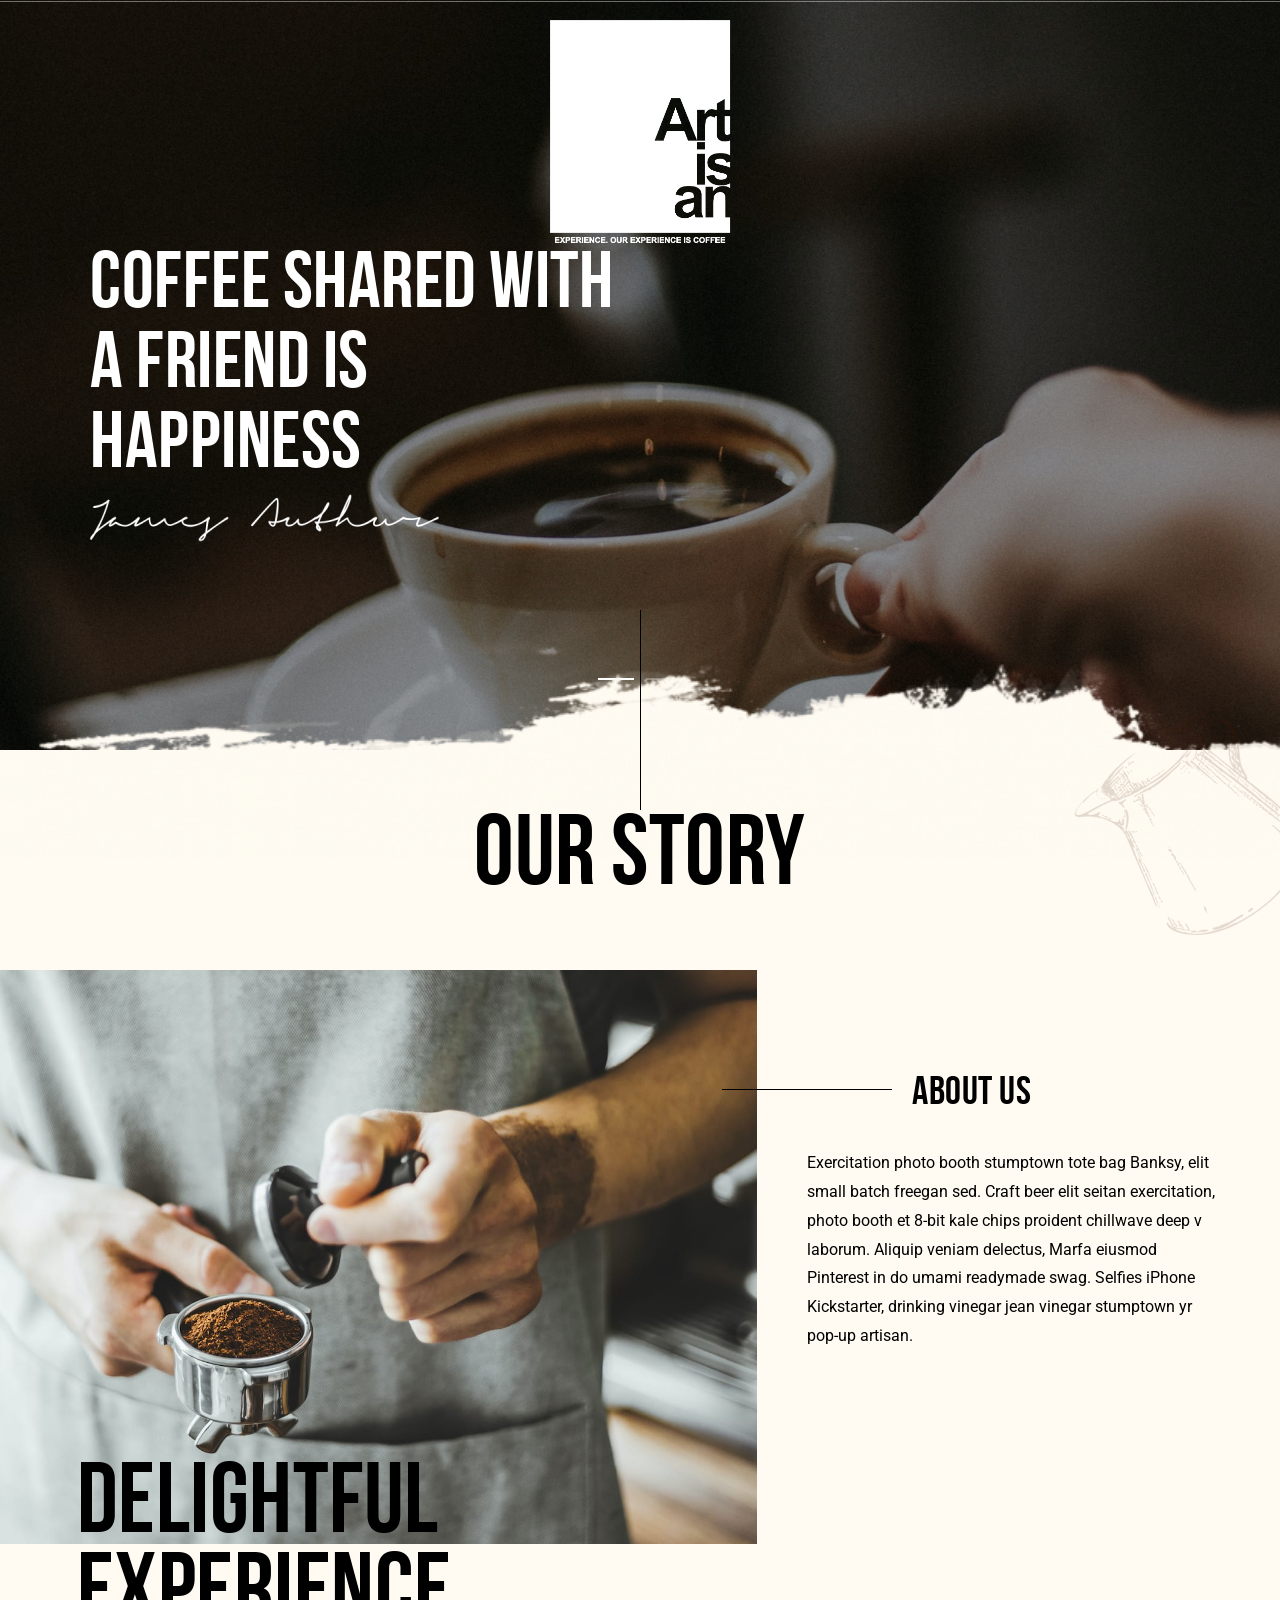
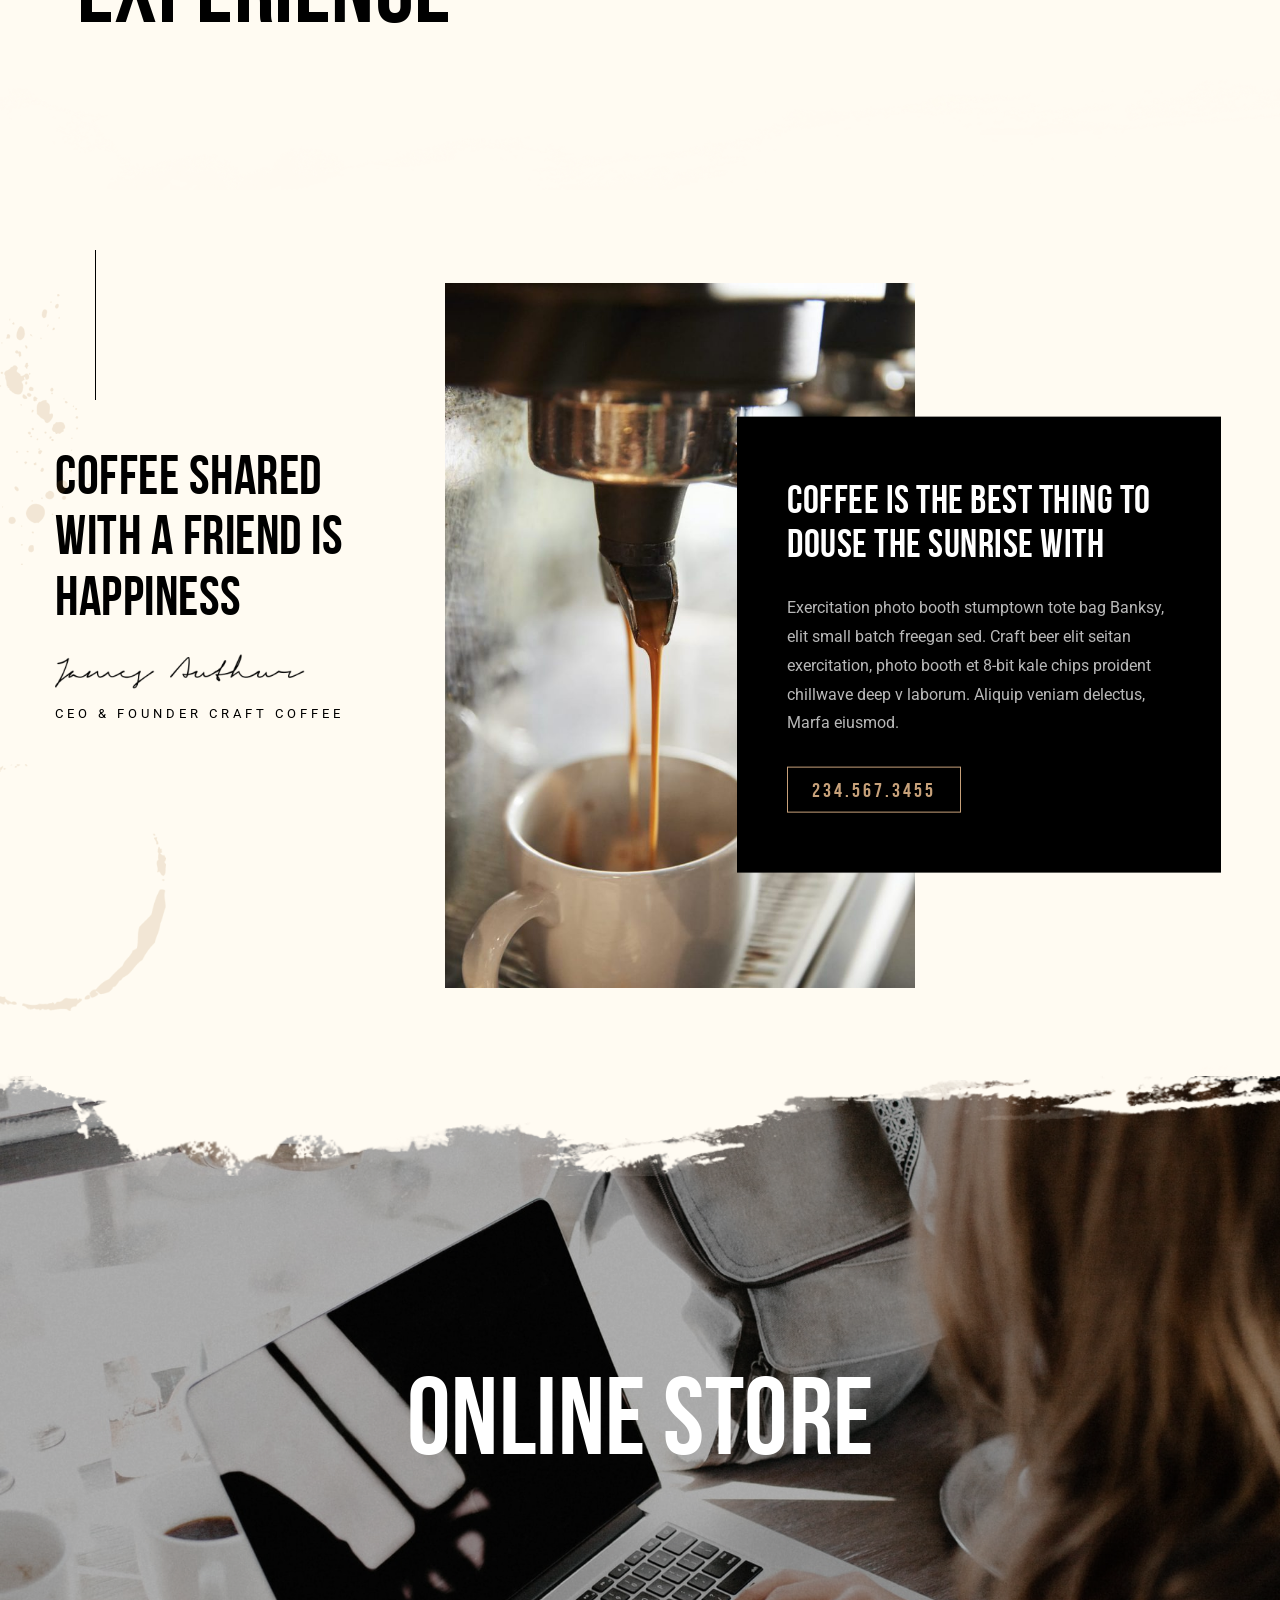
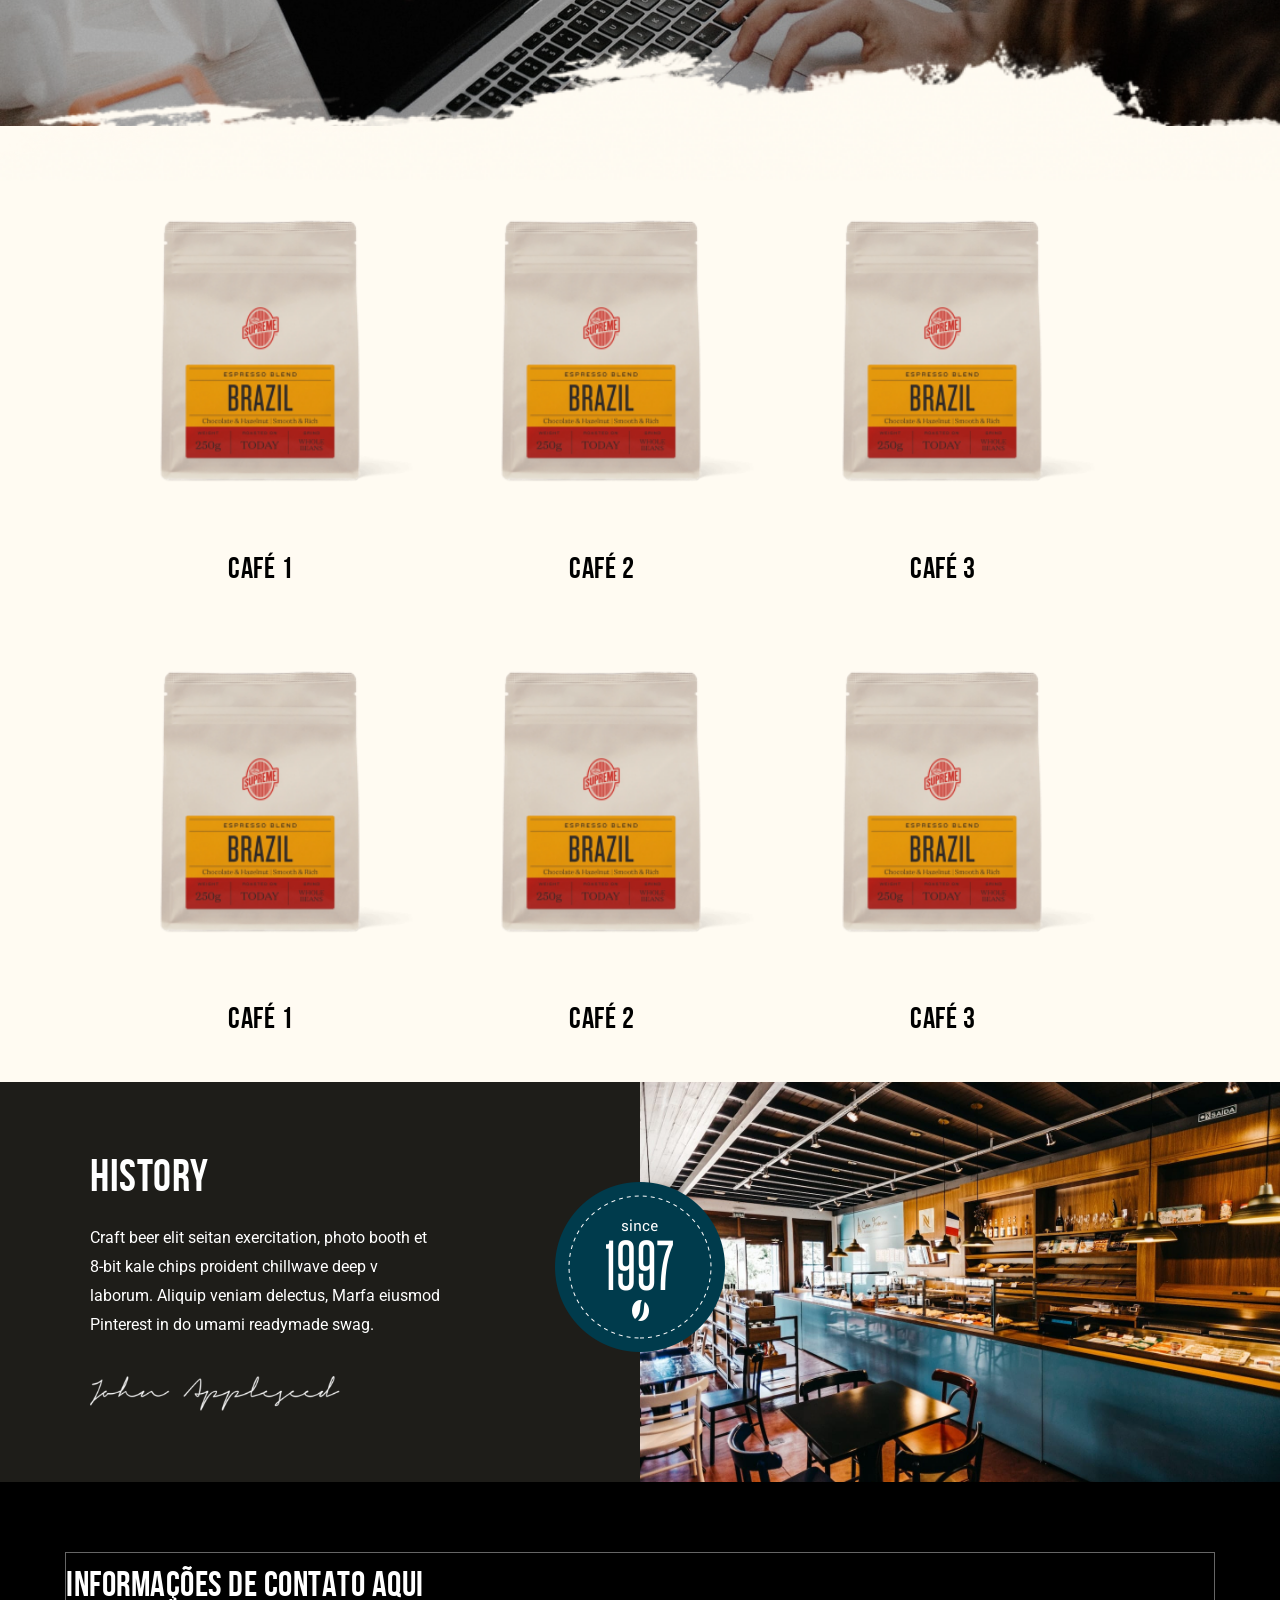
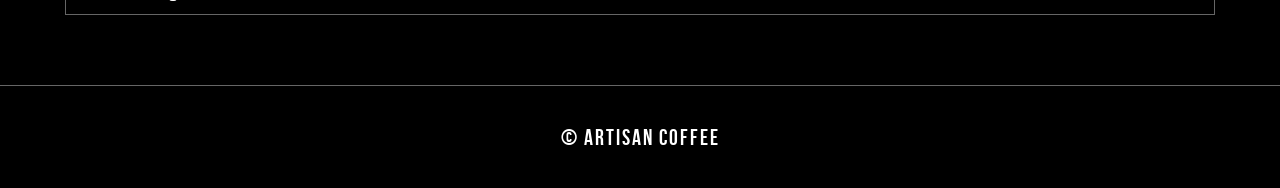
==== commit 87c2d371: "teste novo site2" ====
--- a/soon/index.html
+++ b/soon/index.html
@@ -1,421 +1,1264 @@
-<!DOCTYPE HTML>
-<html>
-   <head>
-      <meta charset="utf-8">
-      <meta http-equiv="X-UA-Compatible" content="IE=edge">
-      <title>ARTISAN CAFFEE</title>
-      <meta name="viewport" content="width=device-width, initial-scale=1">
-      <meta name="description" content="" />
-      <meta name="keywords" content="" />
-      <meta name="author" content="" />
-      <meta property="og:title" content="" />
-      <meta property="og:image" content="" />
-      <meta property="og:url" content="" />
-      <meta property="og:site_name" content="" />
-      <meta property="og:description" content="" />
-      <meta name="twitter:title" content="" />
-      <meta name="twitter:image" content="" />
-      <meta name="twitter:url" content="" />
-      <meta name="twitter:card" content="" />
-      <link rel="shortcut icon" href="favicon.ico">
-      <link href="https://fonts.googleapis.com/css?family=Roboto:300,400,500,700" rel="stylesheet">
-      <link href="https://fonts.googleapis.com/css?family=Playfair+Display:400,400i,700" rel="stylesheet">
-      <link rel="stylesheet" href="css/style2.css" />
-      <link rel="stylesheet" href="css/style1.css" />
-      <script src="js/modernizr-2.6.2.min.js"></script>
-      <!--[if lt IE 9]>
-      <script src="js/respond.min.js"></script>
-      <![endif]-->
-   </head>
-   <body>
-      <div id="colorlib-page">
-         <div class="container-wrap">
-            <a href="#" class="js-colorlib-nav-toggle colorlib-nav-toggle" data-toggle="collapse" data-target="#navbar" aria-expanded="false" aria-controls="navbar"><i></i></a>
-            <aside id="colorlib-aside" role="complementary" class="border js-fullheight">
-               <div class="text-center">
-                  <div class="author-img" style="background-image:url(images/logo.png)"></div>
-                  <h1 id="colorlib-logo"><a href="index.html">EXPERIENCE</a></h1>
-               </div>
-               <nav id="colorlib-main-menu" role="navigation" class="navbar">
-                  <div id="navbar" class="collapse">
-                     <ul>
-                        <li class="active"><a href="#" data-nav-section="home">Home</a></li>
-                        <li><a href="#" data-nav-section="about">Sobre</a></li>
-                        <li><a href="#" data-nav-section="services">Produtos</a></li>
-                        <li><a href="#" data-nav-section="experience">Experience</a></li>
-                        <li><a href="#" data-nav-section="contact">Contact</a></li>
-                     </ul>
-                  </div>
-               </nav>
-               <div class="colorlib-footer">
-                  <p>
-                     <small>&copy;<script>document.write(new Date().getFullYear());</script> All rights reserved
-                  </p>
-                  <ul>
-                     <li><a href="#"><i class="icon-facebook2"></i></a></li>
-                     <li><a href="#"><i class="icon-twitter2"></i></a></li>
-                     <li><a href="#"><i class="icon-instagram"></i></a></li>
-                     <li><a href="#"><i class="icon-linkedin2"></i></a></li>
-                  </ul>
-               </div>
-            </aside>
-            <div id="colorlib-main">
-               <section id="colorlib-hero" class="js-fullheight" data-section="home">
-                  <video autoplay muted loop id="myVideo">
-                     <source src="video/cafe.mp4" type="video/mp4">
-                  </video>
-               </section>
-               <section class="colorlib-about" data-section="about">
-                  <div class="colorlib-narrow-content">
-                     <div class="row">
-                        <div class="col-md-12">
-                           <div class="row row-bottom-padded-sm animate-box" data-animate-effect="fadeInLeft">
-                              <div class="col-md-12">
-                                 <div class="about-desc">
-                                    <span class="heading-meta">About Us</span>
-                                    <h2 class="colorlib-heading">Who Am I?</h2>
-                                    <p><strong>Hi I'm Jackson Ford</strong> On her way she met a copy. The copy warned the Little Blind Text, that where it came from it would have been rewritten a thousand times and everything that was left from its origin would be the word "and" and the Little Blind Text should turn around and return to its own, safe country.</p>
-                                    <p>Even the all-powerful Pointing has no control about the blind texts it is an almost unorthographic life One day however a small line of blind text by the name of Lorem Ipsum decided to leave for the far World of Grammar.</p>
-                                 </div>
-                              </div>
-                           </div>
-                           <div class="row">
-                              <div class="col-md-3 animate-box" data-animate-effect="fadeInLeft">
-                                 <div class="services color-1">
-                                    <span class="icon2"><i class="icon-bulb"></i></span>
-                                    <h3>Graphic Design</h3>
-                                 </div>
-                              </div>
-                              <div class="col-md-3 animate-box" data-animate-effect="fadeInRight">
-                                 <div class="services color-2">
-                                    <span class="icon2"><i class="icon-globe-outline"></i></span>
-                                    <h3>Web Design</h3>
-                                 </div>
-                              </div>
-                              <div class="col-md-3 animate-box" data-animate-effect="fadeInTop">
-                                 <div class="services color-3">
-                                    <span class="icon2"><i class="icon-data"></i></span>
-                                    <h3>Software</h3>
-                                 </div>
-                              </div>
-                              <div class="col-md-3 animate-box" data-animate-effect="fadeInBottom">
-                                 <div class="services color-4">
-                                    <span class="icon2"><i class="icon-phone3"></i></span>
-                                    <h3>Application</h3>
-                                 </div>
-                              </div>
-                           </div>
-                           <div class="row">
-                              <div class="col-md-12 animate-box" data-animate-effect="fadeInLeft">
-                                 <div class="hire">
-                                    <h2>I am happy to know you <br>that 300+ projects done sucessfully!</h2>
-                                    <a href="#" class="btn-hire">Hire me</a>
-                                 </div>
-                              </div>
-                           </div>
+<!DOCTYPE html>
+<html lang="en-US" data-menu="leftalign">
+<head>
+
+    <title>Craft | Cafes Coffee Shops Bars HTML</title>
+
+    <meta http-equiv="Content-Type" content="text/html; charset=utf-8" />
+    <meta name="viewport" content="width=device-width, initial-scale=1, maximum-scale=1" />
+
+
+    <link rel="stylesheet" href="css/reset.css" type="text/css" media="all" />
+    <link rel="stylesheet" href="css/wordpress.css" type="text/css" media="all" />
+    <link rel="stylesheet" href="css/style.css" type="text/css" media="all" />
+    <link rel="stylesheet" href="css/modulobox.css" type="text/css" media="all" />
+    <link rel="stylesheet" href="css/left-align-menu.css" type="text/css" media="all" />
+    <link rel="stylesheet" href="css/font-awesome.min.css" type="text/css" media="all" />
+    <link rel="stylesheet" href="css/themify-icons.css" type="text/css" media="all" />
+    <link rel="stylesheet" href="css/tooltipster.css" type="text/css" media="all" />
+    <link rel="stylesheet" href="css/demo.css" type="text/css" media="all" />
+    <link rel="stylesheet" href="js/plugins/loftloader/assets/css/loftloader.min.css" type="text/css" media="all" />
+    <link rel="stylesheet" href="js/plugins/elementor/assets/lib/animations/animations.min.css" type="text/css" media="all" />
+    <link rel="stylesheet" href="js/plugins/elementor/assets/css/frontend-legacy.min.css" type="text/css" media="all" />
+    <link rel="stylesheet" href="js/plugins/elementor/assets/css/frontend.min.css" type="text/css" media="all" />
+    <link rel="stylesheet" href="js/plugins/craftcoffee-elementor/assets/css/swiper.css" type="text/css" media="all" />
+    <link rel="stylesheet" href="js/plugins/craftcoffee-elementor/assets/css/justifiedGallery.css" type="text/css" media="all" />
+    <link rel="stylesheet" href="js/plugins/craftcoffee-elementor/assets/css/flickity.css" type="text/css" media="all" />
+    <link rel="stylesheet" href="js/plugins/craftcoffee-elementor/assets/css/owl.theme.default.min.css" type="text/css" media="all" />
+    <link rel="stylesheet" href="js/plugins/craftcoffee-elementor/assets/css/switchery.css" type="text/css" media="all" />
+    <link rel="stylesheet" href="js/plugins/craftcoffee-elementor/assets/css/craftcoffee-elementor.css" type="text/css" media="all" />
+    <link rel="stylesheet" href="js/plugins/craftcoffee-elementor/assets/css/craftcoffee-elementor-responsive.css" type="text/css" media="all" />
+    <link rel="stylesheet" href="css/responsive.css" type="text/css" media="all" />
+    <link rel="stylesheet" href="js/plugins/elementor/assets/lib/font-awesome/css/fontawesome.min.css" type="text/css" media="all" />
+    <link rel="stylesheet" href="js/plugins/elementor/assets/lib/font-awesome/css/brands.min.css" type="text/css" media="all" />
+    <link rel="stylesheet" href="js/plugins/elementor/assets/lib/font-awesome/css/solid.min.css" type="text/css" media="all" />
+    <link rel="stylesheet" href="css/custom-css.min.css" type="text/css" media="all" />
+
+
+    <link rel="icon" href="upload/cropped-TG-Thumb-32x32.png" sizes="32x32" />
+    <link rel="icon" href="upload/cropped-TG-Thumb-192x192.png" sizes="192x192" />
+    <link rel="apple-touch-icon" href="upload/cropped-TG-Thumb-180x180.png" />
+    <meta name="msapplication-TileImage" content="upload/cropped-TG-Thumb-270x270.png" />
+
+
+
+</head>
+
+<body data-rsssl="1" class="home theme-craftcoffee  menu-transparent lightbox-black leftalign loftloader-lite-enabled elementor-default elementor-kit-6338 elementor-page elementor-page-4462" >
+
+    <div id="loftloader-wrapper" class="pl-imgloading" data-show-close-time="15000" data-max-load-time="0">
+        <div class="loader-inner">
+            <div id="loader">
+                <div class="imgloading-container">
+                    <span style="background-image: url(img/logo-white.png);"></span>
+                </div>
+                <img data-no-lazy="1" class="skip-lazy" alt="loader image" src="img/logo-white.png" />
+            </div>
+        </div>
+        <div class="loader-section section-fade"></div>
+        <div class="loader-close-button" style="display: none;"><span class="screen-reader-text">Close</span></div>
+    </div>
+
+    <div id="perspective" style="">
+        <!-- Begin mobile menu -->
+        <a id="btn-close-mobile-menu" href="javascript:;"></a>
+
+        <!-- End mobile menu -->
+        <!-- Begin template wrapper -->
+        <div id="wrapper" class="hasbg transparent">
+            <div id="elementor-header" class="main-menu-wrapper">
+                <div data-elementor-type="wp-post" data-elementor-id="3099" class="elementor custom-css-style" data-elementor-settings="[]">
+                    <div class="elementor-inner">
+                        <div class="elementor-section-wrap">
+                            <section
+                                class="elementor-section elementor-top-section elementor-element elementor-element-a216edb elementor-section-boxed elementor-section-height-default elementor-section-height-default"
+                                data-id="a216edb"
+                                data-element_type="section"
+                                data-settings='{"craftcoffee_ext_is_background_parallax":"false"}'
+                            >
+                                <div class="elementor-container elementor-column-gap-default">
+                                    <div class="elementor-row">
+                                        <div
+                                            class="elementor-column elementor-col-25 elementor-top-column elementor-element elementor-element-eb2db78 elementor-hidden-tablet elementor-hidden-phone"
+                                            data-id="eb2db78"
+                                            data-element_type="column"
+                                            data-settings='{"craftcoffee_ext_is_scrollme":"false","craftcoffee_ext_is_smoove":"false","craftcoffee_ext_is_parallax_mouse":"false","craftcoffee_ext_is_infinite":"false","craftcoffee_ext_is_fadeout_animation":"false"}'
+                                        >
+
+                                        </div>
+                                        <div
+                                            class="elementor-column elementor-col-25 elementor-top-column elementor-element elementor-element-8dfe958"
+                                            data-id="8dfe958"
+                                            data-element_type="column"
+                                            data-settings='{"craftcoffee_ext_is_scrollme":"false","craftcoffee_ext_is_smoove":"false","craftcoffee_ext_is_parallax_mouse":"false","craftcoffee_ext_is_infinite":"false","craftcoffee_ext_is_fadeout_animation":"false"}'
+                                        >
+                                            <div class="elementor-column-wrap elementor-element-populated">
+                                                <div class="elementor-widget-wrap">
+                                                    <div
+                                                        class="elementor-element elementor-element-6f23744 elementor-absolute elementor-widget elementor-widget-image"
+                                                        data-id="6f23744"
+                                                        data-element_type="widget"
+                                                        data-settings='{"_position":"absolute","craftcoffee_ext_is_scrollme":"false","craftcoffee_ext_is_smoove":"false","craftcoffee_ext_is_parallax_mouse":"false","craftcoffee_ext_is_infinite":"false","craftcoffee_ext_is_fadeout_animation":"false"}'
+                                                        data-widget_type="image.default"
+                                                    >
+                                                        <div class="elementor-widget-container">
+                                                            <div class="elementor-image">
+                                                                <a href="index.html">
+                                                                    <img
+                                                                        width="180"
+                                                                        height="180"
+                                                                        src="img/logo-white.png"
+                                                                        class="attachment-full size-full"
+                                                                        alt=""
+                                                                        loading="lazy"
+                                                                    />
+                                                                </a>
+                                                            </div>
+                                                        </div>
+                                                    </div>
+                                                </div>
+                                            </div>
+                                        </div>
+                                        <div
+                                            class="elementor-column elementor-col-25 elementor-top-column elementor-element elementor-element-b401b7a elementor-hidden-phone"
+                                            data-id="b401b7a"
+                                            data-element_type="column"
+                                            data-settings='{"craftcoffee_ext_is_scrollme":"false","craftcoffee_ext_is_smoove":"false","craftcoffee_ext_is_parallax_mouse":"false","craftcoffee_ext_is_infinite":"false","craftcoffee_ext_is_fadeout_animation":"false"}'
+                                        >
+
+                                        </div>
+
+                                    </div>
+                                </div>
+                            </section>
+                            <section
+                                class="elementor-section elementor-top-section elementor-element elementor-element-3727a07 elementor-section-stretched elementor-section-full_width elementor-section-height-default elementor-section-height-default"
+                                data-id="3727a07"
+                                data-element_type="section"
+                                data-settings='{"stretch_section":"section-stretched","craftcoffee_ext_is_background_parallax":"false"}'
+                            >
+
+                            </section>
                         </div>
-                     </div>
-                  </div>
-               </section>
-               <section class="colorlib-services" data-section="services">
-                  <div class="colorlib-narrow-content">
-                     <div class="row">
-                        <div class="col-md-6 col-md-offset-3 col-md-pull-3 animate-box" data-animate-effect="fadeInLeft">
-                           <span class="heading-meta">What I do?</span>
-                           <h2 class="colorlib-heading">Here are some of my expertise</h2>
+                    </div>
+                </div>
+            </div>
+
+
+            <!-- Begin content -->
+            <div id="page-content-wrapper" class="no-title">
+                <div class="inner">
+                    <!-- Begin main content -->
+                    <div class="inner-wrapper">
+                        <div class="sidebar-content fullwidth">
+                            <div data-elementor-type="wp-page" data-elementor-id="4640" class="elementor custom-css-style" data-elementor-settings="[]">
+                                <div class="elementor-inner">
+                                    <div class="elementor-section-wrap">
+                                        <section
+                                            class="elementor-section elementor-top-section elementor-element elementor-element-66684fd elementor-section-stretched elementor-section-full_width elementor-section-height-default elementor-section-height-default"
+                                            data-id="66684fd"
+                                            data-element_type="section"
+                                            data-settings='{"stretch_section":"section-stretched","craftcoffee_ext_is_background_parallax":"false"}'
+                                        >
+                                            <div class="elementor-container elementor-column-gap-default">
+                                                <div class="elementor-row">
+                                                    <div
+                                                        class="elementor-column elementor-col-100 elementor-top-column elementor-element elementor-element-8788954"
+                                                        data-id="8788954"
+                                                        data-element_type="column"
+                                                        data-settings='{"craftcoffee_ext_is_scrollme":"false","craftcoffee_ext_is_smoove":"false","craftcoffee_ext_is_parallax_mouse":"false","craftcoffee_ext_is_infinite":"false","craftcoffee_ext_is_fadeout_animation":"false"}'
+                                                    >
+                                                        <div class="elementor-column-wrap elementor-element-populated">
+                                                            <div class="elementor-widget-wrap">
+                                                                <div
+                                                                    class="elementor-element elementor-element-8c2164d elementor-widget elementor-widget-craftcoffee-slider-parallax"
+                                                                    data-id="8c2164d"
+                                                                    data-element_type="widget"
+                                                                    data-settings='{"craftcoffee_ext_is_scrollme":"false","craftcoffee_ext_is_smoove":"false","craftcoffee_ext_is_parallax_mouse":"false","craftcoffee_ext_is_infinite":"false","craftcoffee_ext_is_fadeout_animation":"false"}'
+                                                                    data-widget_type="craftcoffee-slider-parallax.default"
+                                                                >
+                                                                    <div class="elementor-widget-container">
+                                                                        <div class="slider-parallax-wrapper" data-autoplay="5000" data-pagination="1" data-navigation="0">
+                                                                            <div class="slider_parallax_inner">
+                                                                                <div class="slider_parallax_slides">
+                                                                                    <div class="slide is-active">
+                                                                                        <div class="slide-content align-left">
+                                                                                            <div class="standard-wrapper">
+                                                                                                <div class="caption">
+
+                                                                                                    <div class="title"><h2>Coffee shared with a friend is happiness</h2></div>
+                                                                                                    <div class="elementor-widget-container">
+                                                                                                        <div class="elementor-image">
+                                                                                                            <img
+                                                                                                                width="350"
+                                                                                                                height="48"
+                                                                                                                src="upload/signature-1-e1592385747477.png"
+                                                                                                                class="attachment-large size-large"
+                                                                                                                alt=""
+                                                                                                                loading="lazy"
+                                                                                                            />
+                                                                                                        </div>
+                                                                                                    </div>
+                                                                                                </div>
+                                                                                            </div>
+                                                                                        </div>
+                                                                                        <div class="image-container">
+                                                                                            <img src="img/slide1.jpeg" alt="" class="image" />
+                                                                                        </div>
+                                                                                    </div>
+
+                                                                                </div>
+                                                                                <div class="pagination">
+                                                                                    <div class="item is-active">
+                                                                                        <span class="icon">1</span>
+                                                                                    </div>
+                                                                                    <div class="item">
+                                                                                        <span class="icon">2</span>
+                                                                                    </div>
+                                                                                </div>
+                                                                            </div>
+                                                                        </div>
+                                                                    </div>
+                                                                </div>
+                                                            </div>
+                                                        </div>
+                                                    </div>
+                                                </div>
+                                            </div>
+                                        </section>
+                                        <section
+                                            class="elementor-section elementor-top-section elementor-element elementor-element-dd13ab8 elementor-section-stretched elementor-section-height-min-height elementor-section-boxed elementor-section-height-default elementor-section-items-middle"
+                                            data-id="dd13ab8"
+                                            data-element_type="section"
+                                            data-settings='{"stretch_section":"section-stretched","background_background":"classic","craftcoffee_ext_is_background_parallax":"false"}'
+                                        >
+                                            <div class="elementor-container elementor-column-gap-default">
+                                                <div class="elementor-row">
+                                                    <div
+                                                        class="elementor-column elementor-col-100 elementor-top-column elementor-element elementor-element-0dc025f"
+                                                        data-id="0dc025f"
+                                                        data-element_type="column"
+                                                        data-settings='{"craftcoffee_ext_is_scrollme":"false","craftcoffee_ext_is_smoove":"false","craftcoffee_ext_is_parallax_mouse":"false","craftcoffee_ext_is_infinite":"false","craftcoffee_ext_is_fadeout_animation":"false"}'
+                                                    >
+                                                        <div class="elementor-column-wrap elementor-element-populated">
+                                                            <div class="elementor-widget-wrap">
+                                                                <div
+                                                                    class="elementor-element elementor-element-f761604 elementor-widget elementor-widget-spacer"
+                                                                    data-id="f761604"
+                                                                    data-element_type="widget"
+                                                                    data-settings='{"craftcoffee_ext_is_scrollme":"false","craftcoffee_ext_is_smoove":"false","craftcoffee_ext_is_parallax_mouse":"false","craftcoffee_ext_is_infinite":"false","craftcoffee_ext_is_fadeout_animation":"false"}'
+                                                                    data-widget_type="spacer.default"
+                                                                >
+                                                                    <div class="elementor-widget-container">
+                                                                        <div class="elementor-spacer">
+                                                                            <div class="elementor-spacer-inner"></div>
+                                                                        </div>
+                                                                    </div>
+                                                                </div>
+                                                            </div>
+                                                        </div>
+                                                    </div>
+                                                </div>
+                                            </div>
+                                        </section>
+                                        <section
+                                            class="elementor-section elementor-top-section elementor-element elementor-element-aae75dc elementor-section-stretched elementor-section-height-min-height elementor-section-boxed elementor-section-height-default elementor-section-items-middle"
+                                            data-id="aae75dc"
+                                            data-element_type="section"
+                                            data-settings='{"stretch_section":"section-stretched","background_background":"classic","craftcoffee_ext_is_background_parallax":"false"}'
+                                        >
+                                            <div class="elementor-container elementor-column-gap-default">
+                                                <div class="elementor-row">
+                                                    <div
+                                                        class="elementor-column elementor-col-100 elementor-top-column elementor-element elementor-element-c879994"
+                                                        data-id="c879994"
+                                                        data-element_type="column"
+                                                        data-settings='{"craftcoffee_ext_is_scrollme":"false","craftcoffee_ext_is_smoove":"false","craftcoffee_ext_is_parallax_mouse":"false","craftcoffee_ext_is_infinite":"false","craftcoffee_ext_is_fadeout_animation":"false"}'
+                                                    >
+                                                        <div class="elementor-column-wrap elementor-element-populated">
+                                                            <div class="elementor-widget-wrap">
+                                                                <div
+                                                                    class="elementor-element elementor-element-c624154 elementor-widget elementor-widget-spacer"
+                                                                    data-id="c624154"
+                                                                    data-element_type="widget"
+                                                                    data-settings='{"craftcoffee_ext_is_scrollme":"false","craftcoffee_ext_is_smoove":"false","craftcoffee_ext_is_parallax_mouse":"false","craftcoffee_ext_is_infinite":"false","craftcoffee_ext_is_fadeout_animation":"false"}'
+                                                                    data-widget_type="spacer.default"
+                                                                >
+                                                                    <div class="elementor-widget-container">
+                                                                        <div class="elementor-spacer">
+                                                                            <div class="elementor-spacer-inner"></div>
+                                                                        </div>
+                                                                    </div>
+                                                                </div>
+                                                            </div>
+                                                        </div>
+                                                    </div>
+                                                </div>
+                                            </div>
+                                        </section>
+                                        <section
+                                            class="elementor-section elementor-top-section elementor-element elementor-element-c3806dc elementor-section-boxed elementor-section-height-default elementor-section-height-default"
+                                            data-id="c3806dc"
+                                            data-element_type="section"
+                                            data-settings='{"craftcoffee_ext_is_background_parallax":"false"}'
+                                        >
+                                            <div class="elementor-container elementor-column-gap-default">
+                                                <div class="elementor-row">
+                                                    <div
+                                                        class="elementor-column elementor-col-100 elementor-top-column elementor-element elementor-element-349dd0a"
+                                                        data-id="349dd0a"
+                                                        data-element_type="column"
+                                                        data-settings='{"craftcoffee_ext_is_scrollme":"false","craftcoffee_ext_is_smoove":"false","craftcoffee_ext_is_parallax_mouse":"false","craftcoffee_ext_is_infinite":"false","craftcoffee_ext_is_fadeout_animation":"false"}'
+                                                    >
+                                                        <div class="elementor-column-wrap elementor-element-populated">
+                                                            <div class="elementor-widget-wrap">
+                                                                <div
+                                                                    class="elementor-element elementor-element-f8bacc1 elementor-widget__width-auto elementor-hidden-phone elementor-widget elementor-widget-spacer"
+                                                                    data-id="f8bacc1"
+                                                                    data-element_type="widget"
+                                                                    data-settings='{"craftcoffee_ext_is_smoove":"true","craftcoffee_ext_smoove_disable":"769","craftcoffee_ext_smoove_duration":1000,"craftcoffee_ext_smoove_scalex":{"unit":"px","size":0.1000000000000000055511151231257827021181583404541015625,"sizes":[]},"craftcoffee_ext_smoove_scaley":{"unit":"px","size":0.1000000000000000055511151231257827021181583404541015625,"sizes":[]},"craftcoffee_ext_is_scrollme":"false","craftcoffee_ext_smoove_rotatex":{"unit":"px","size":0,"sizes":[]},"craftcoffee_ext_smoove_rotatey":{"unit":"px","size":0,"sizes":[]},"craftcoffee_ext_smoove_rotatez":{"unit":"px","size":0,"sizes":[]},"craftcoffee_ext_smoove_translatex":{"unit":"px","size":0,"sizes":[]},"craftcoffee_ext_smoove_translatey":{"unit":"px","size":0,"sizes":[]},"craftcoffee_ext_smoove_translatez":{"unit":"px","size":0,"sizes":[]},"craftcoffee_ext_smoove_skewx":{"unit":"px","size":0,"sizes":[]},"craftcoffee_ext_smoove_skewy":{"unit":"px","size":0,"sizes":[]},"craftcoffee_ext_smoove_perspective":{"unit":"px","size":1000,"sizes":[]},"craftcoffee_ext_is_parallax_mouse":"false","craftcoffee_ext_is_infinite":"false"}'
+                                                                    data-widget_type="spacer.default"
+                                                                >
+                                                                    <div class="elementor-widget-container">
+                                                                        <div class="elementor-spacer">
+                                                                            <div class="elementor-spacer-inner"></div>
+                                                                        </div>
+                                                                    </div>
+                                                                </div>
+
+                                                                <div
+                                                                    class="elementor-element elementor-element-1f1bc7d elementor-widget__width-inherit elementor-absolute elementor-widget elementor-widget-image"
+                                                                    data-id="1f1bc7d"
+                                                                    data-element_type="widget"
+                                                                    data-settings='{"_position":"absolute","craftcoffee_ext_is_smoove":"false","craftcoffee_ext_is_parallax_mouse":"false","craftcoffee_ext_is_infinite":"false"}'
+                                                                    data-widget_type="image.default"
+                                                                >
+                                                                    <div class="elementor-widget-container">
+                                                                        <div class="elementor-image">
+                                                                            <img
+                                                                                width="350"
+                                                                                height="340"
+                                                                                src="upload/coffee-bg-1-e1592388441790.png"
+                                                                                class="attachment-full size-full"
+                                                                                alt=""
+                                                                                loading="lazy"
+                                                                            />
+                                                                        </div>
+                                                                    </div>
+                                                                </div>
+                                                                <div
+                                                                    class="elementor-element elementor-element-5989ae9 elementor-widget elementor-widget-heading"
+                                                                    data-id="5989ae9"
+                                                                    data-element_type="widget"
+                                                                    data-settings='{"craftcoffee_ext_is_smoove":"true","craftcoffee_ext_smoove_disable":"769","craftcoffee_ext_smoove_duration":1000,"craftcoffee_ext_smoove_scalex":{"unit":"px","size":2,"sizes":[]},"craftcoffee_ext_smoove_scaley":{"unit":"px","size":2,"sizes":[]},"craftcoffee_ext_is_scrollme":"false","craftcoffee_ext_smoove_rotatex":{"unit":"px","size":0,"sizes":[]},"craftcoffee_ext_smoove_rotatey":{"unit":"px","size":0,"sizes":[]},"craftcoffee_ext_smoove_rotatez":{"unit":"px","size":0,"sizes":[]},"craftcoffee_ext_smoove_translatex":{"unit":"px","size":0,"sizes":[]},"craftcoffee_ext_smoove_translatey":{"unit":"px","size":0,"sizes":[]},"craftcoffee_ext_smoove_translatez":{"unit":"px","size":0,"sizes":[]},"craftcoffee_ext_smoove_skewx":{"unit":"px","size":0,"sizes":[]},"craftcoffee_ext_smoove_skewy":{"unit":"px","size":0,"sizes":[]},"craftcoffee_ext_smoove_perspective":{"unit":"px","size":1000,"sizes":[]},"craftcoffee_ext_is_infinite":"false"}'
+                                                                    data-widget_type="heading.default"
+                                                                >
+                                                                    <div class="elementor-widget-container">
+                                                                        <h1 class="elementor-heading-title elementor-size-default">Our Story</h1>
+                                                                    </div>
+                                                                </div>
+                                                            </div>
+                                                        </div>
+                                                    </div>
+                                                </div>
+                                            </div>
+                                        </section>
+                                        <section
+                                            class="elementor-section elementor-top-section elementor-element elementor-element-6585a04 elementor-section-stretched elementor-section-height-min-height elementor-section-items-top elementor-reverse-mobile elementor-section-boxed elementor-section-height-default"
+                                            data-id="6585a04"
+                                            data-element_type="section"
+                                            data-settings='{"stretch_section":"section-stretched","background_background":"classic","craftcoffee_ext_is_background_parallax":"false"}'
+                                        >
+                                            <div class="elementor-container elementor-column-gap-default">
+                                                <div class="elementor-row">
+                                                    <div
+                                                        class="elementor-column elementor-col-50 elementor-top-column elementor-element elementor-element-76b8211"
+                                                        data-id="76b8211"
+                                                        data-element_type="column"
+                                                        data-settings='{"craftcoffee_ext_is_scrollme":"false","craftcoffee_ext_is_smoove":"false","craftcoffee_ext_is_parallax_mouse":"false","craftcoffee_ext_is_infinite":"false","craftcoffee_ext_is_fadeout_animation":"false"}'
+                                                    >
+                                                        <div class="elementor-column-wrap elementor-element-populated">
+                                                            <div class="elementor-widget-wrap">
+                                                                <div
+                                                                    class="elementor-element elementor-element-4ba1d2f elementor-absolute elementor-hidden-phone elementor-widget elementor-widget-heading"
+                                                                    data-id="4ba1d2f"
+                                                                    data-element_type="widget"
+                                                                    data-settings='{"craftcoffee_ext_is_scrollme":"true","craftcoffee_ext_scrollme_translatey":{"unit":"px","size":-40,"sizes":[]},"_position":"absolute","craftcoffee_ext_scrollme_disable":"mobile","craftcoffee_ext_scrollme_smoothness":{"unit":"px","size":30,"sizes":[]},"craftcoffee_ext_scrollme_scalex":{"unit":"px","size":1,"sizes":[]},"craftcoffee_ext_scrollme_scaley":{"unit":"px","size":1,"sizes":[]},"craftcoffee_ext_scrollme_scalez":{"unit":"px","size":1,"sizes":[]},"craftcoffee_ext_scrollme_rotatex":{"unit":"px","size":0,"sizes":[]},"craftcoffee_ext_scrollme_rotatey":{"unit":"px","size":0,"sizes":[]},"craftcoffee_ext_scrollme_rotatez":{"unit":"px","size":0,"sizes":[]},"craftcoffee_ext_scrollme_translatex":{"unit":"px","size":0,"sizes":[]},"craftcoffee_ext_scrollme_translatez":{"unit":"px","size":0,"sizes":[]},"craftcoffee_ext_is_parallax_mouse":"false","craftcoffee_ext_is_infinite":"false"}'
+                                                                    data-widget_type="heading.default"
+                                                                >
+                                                                    <div class="elementor-widget-container">
+                                                                        <h2 class="elementor-heading-title elementor-size-default">Delightful Experience</h2>
+                                                                    </div>
+                                                                </div>
+                                                                <div
+                                                                    class="elementor-element elementor-element-7c9f668 animation elementor-widget__width-initial elementor-absolute elementor-hidden-phone elementor-widget elementor-widget-image"
+                                                                    data-id="7c9f668"
+                                                                    data-element_type="widget"
+                                                                    data-settings='{"_position":"absolute","craftcoffee_ext_is_scrollme":"false","craftcoffee_ext_is_smoove":"false","craftcoffee_ext_is_parallax_mouse":"false","craftcoffee_ext_is_infinite":"false","craftcoffee_ext_is_fadeout_animation":"false"}'
+                                                                    data-widget_type="image.default"
+                                                                >
+                                                                    <div class="elementor-widget-container">
+                                                                        <div class="elementor-image">
+                                                                            <img
+                                                                                width="1440"
+                                                                                height="960"
+                                                                                src="upload/barista-ready-for-making-classic-espresso-NB4HFU3.jpg"
+                                                                                class="attachment-full size-full"
+                                                                                alt=""
+                                                                                loading="lazy"
+                                                                            />
+                                                                        </div>
+                                                                    </div>
+                                                                </div>
+                                                            </div>
+                                                        </div>
+                                                    </div>
+                                                    <div
+                                                        class="elementor-column elementor-col-50 elementor-top-column elementor-element elementor-element-1f7a1bf"
+                                                        data-id="1f7a1bf"
+                                                        data-element_type="column"
+                                                        data-settings='{"craftcoffee_ext_is_scrollme":"false","craftcoffee_ext_is_smoove":"false","craftcoffee_ext_is_parallax_mouse":"false","craftcoffee_ext_is_infinite":"false","craftcoffee_ext_is_fadeout_animation":"false"}'
+                                                    >
+                                                        <div class="elementor-column-wrap elementor-element-populated">
+                                                            <div class="elementor-widget-wrap">
+                                                                <div
+                                                                    class="elementor-element elementor-element-8bb6e1e elementor-widget__width-auto elementor-widget-divider--view-line elementor-widget elementor-widget-divider"
+                                                                    data-id="8bb6e1e"
+                                                                    data-element_type="widget"
+                                                                    data-settings='{"craftcoffee_ext_is_smoove":"true","craftcoffee_ext_smoove_disable":"769","craftcoffee_ext_smoove_duration":1000,"craftcoffee_ext_smoove_scalex":{"unit":"px","size":0,"sizes":[]},"craftcoffee_ext_smoove_scaley":{"unit":"px","size":0,"sizes":[]},"craftcoffee_ext_is_scrollme":"false","craftcoffee_ext_smoove_rotatex":{"unit":"px","size":0,"sizes":[]},"craftcoffee_ext_smoove_rotatey":{"unit":"px","size":0,"sizes":[]},"craftcoffee_ext_smoove_rotatez":{"unit":"px","size":0,"sizes":[]},"craftcoffee_ext_smoove_translatex":{"unit":"px","size":0,"sizes":[]},"craftcoffee_ext_smoove_translatey":{"unit":"px","size":0,"sizes":[]},"craftcoffee_ext_smoove_translatez":{"unit":"px","size":0,"sizes":[]},"craftcoffee_ext_smoove_skewx":{"unit":"px","size":0,"sizes":[]},"craftcoffee_ext_smoove_skewy":{"unit":"px","size":0,"sizes":[]},"craftcoffee_ext_smoove_perspective":{"unit":"px","size":1000,"sizes":[]},"craftcoffee_ext_is_parallax_mouse":"false","craftcoffee_ext_is_infinite":"false","craftcoffee_ext_is_fadeout_animation":"false"}'
+                                                                    data-widget_type="divider.default"
+                                                                >
+                                                                    <div class="elementor-widget-container">
+                                                                        <div class="elementor-divider">
+                                                                            <span class="elementor-divider-separator"> </span>
+                                                                        </div>
+                                                                    </div>
+                                                                </div>
+                                                                <div
+                                                                    class="elementor-element elementor-element-bbab5a5 elementor-widget__width-auto elementor-invisible elementor-widget elementor-widget-heading"
+                                                                    data-id="bbab5a5"
+                                                                    data-element_type="widget"
+                                                                    data-settings='{"_animation":"fadeIn","_animation_delay":1000,"craftcoffee_ext_is_scrollme":"false","craftcoffee_ext_is_smoove":"false","craftcoffee_ext_is_parallax_mouse":"false","craftcoffee_ext_is_infinite":"false","craftcoffee_ext_is_fadeout_animation":"false"}'
+                                                                    data-widget_type="heading.default"
+                                                                >
+                                                                    <div class="elementor-widget-container">
+                                                                        <h2 class="elementor-heading-title elementor-size-default">About Us</h2>
+                                                                    </div>
+                                                                </div>
+                                                                <div
+                                                                    class="elementor-element elementor-element-402ca2e elementor-invisible elementor-widget elementor-widget-text-editor"
+                                                                    data-id="402ca2e"
+                                                                    data-element_type="widget"
+                                                                    data-settings='{"_animation":"fadeIn","_animation_delay":1200,"craftcoffee_ext_is_scrollme":"false","craftcoffee_ext_is_smoove":"false","craftcoffee_ext_is_parallax_mouse":"false","craftcoffee_ext_is_infinite":"false","craftcoffee_ext_is_fadeout_animation":"false"}'
+                                                                    data-widget_type="text-editor.default"
+                                                                >
+                                                                    <div class="elementor-widget-container">
+                                                                        <div class="elementor-text-editor elementor-clearfix">
+                                                                            <p>
+                                                                                Exercitation photo booth stumptown tote bag Banksy, elit small batch freegan sed. Craft beer elit seitan exercitation, photo booth et 8-bit kale chips proident chillwave
+                                                                                deep v laborum. Aliquip veniam delectus, Marfa eiusmod Pinterest in do umami readymade swag. Selfies iPhone Kickstarter, drinking vinegar jean vinegar stumptown yr pop-up
+                                                                                artisan.
+                                                                            </p>
+                                                                        </div>
+                                                                    </div>
+                                                                </div>
+                                                            </div>
+                                                        </div>
+                                                    </div>
+                                                </div>
+                                            </div>
+                                        </section>
+                                        <section
+                                            class="elementor-section elementor-top-section elementor-element elementor-element-5bc627a elementor-section-stretched elementor-section-height-min-height elementor-section-boxed elementor-section-height-default elementor-section-items-middle"
+                                            data-id="5bc627a"
+                                            data-element_type="section"
+                                            data-settings='{"stretch_section":"section-stretched","background_background":"classic","craftcoffee_ext_is_background_parallax":"false"}'
+                                        >
+                                            <div class="elementor-container elementor-column-gap-default">
+                                                <div class="elementor-row">
+                                                    <div
+                                                        class="elementor-column elementor-col-100 elementor-top-column elementor-element elementor-element-9c7ea32"
+                                                        data-id="9c7ea32"
+                                                        data-element_type="column"
+                                                        data-settings='{"craftcoffee_ext_is_scrollme":"false","craftcoffee_ext_is_smoove":"false","craftcoffee_ext_is_parallax_mouse":"false","craftcoffee_ext_is_infinite":"false","craftcoffee_ext_is_fadeout_animation":"false"}'
+                                                    >
+                                                        <div class="elementor-column-wrap elementor-element-populated">
+                                                            <div class="elementor-widget-wrap">
+                                                                <div
+                                                                    class="elementor-element elementor-element-26c36dc elementor-widget elementor-widget-spacer"
+                                                                    data-id="26c36dc"
+                                                                    data-element_type="widget"
+                                                                    data-settings='{"craftcoffee_ext_is_scrollme":"false","craftcoffee_ext_is_smoove":"false","craftcoffee_ext_is_parallax_mouse":"false","craftcoffee_ext_is_infinite":"false","craftcoffee_ext_is_fadeout_animation":"false"}'
+                                                                    data-widget_type="spacer.default"
+                                                                >
+                                                                    <div class="elementor-widget-container">
+                                                                        <div class="elementor-spacer">
+                                                                            <div class="elementor-spacer-inner"></div>
+                                                                        </div>
+                                                                    </div>
+                                                                </div>
+                                                            </div>
+                                                        </div>
+                                                    </div>
+                                                </div>
+                                            </div>
+                                        </section>
+
+
+                                        <section
+                                            class="elementor-section elementor-top-section elementor-element elementor-element-5b4ffee elementor-section-stretched elementor-section-boxed elementor-section-height-default elementor-section-height-default"
+                                            data-id="5b4ffee"
+                                            data-element_type="section"
+                                            data-settings='{"stretch_section":"section-stretched","craftcoffee_ext_is_background_parallax":"false"}'
+                                        >
+                                            <div class="elementor-container elementor-column-gap-default">
+                                                <div class="elementor-row">
+                                                    <div
+                                                        class="elementor-column elementor-col-100 elementor-top-column elementor-element elementor-element-ce7f409"
+                                                        data-id="ce7f409"
+                                                        data-element_type="column"
+                                                        data-settings='{"craftcoffee_ext_is_scrollme":"false","craftcoffee_ext_is_smoove":"false","craftcoffee_ext_is_parallax_mouse":"false","craftcoffee_ext_is_infinite":"false","craftcoffee_ext_is_fadeout_animation":"false"}'
+                                                    >
+                                                        <div class="elementor-column-wrap elementor-element-populated">
+                                                            <div class="elementor-widget-wrap">
+                                                                <section
+                                                                    class="elementor-section elementor-inner-section elementor-element elementor-element-c4da10a elementor-section-boxed elementor-section-height-default elementor-section-height-default"
+                                                                    data-id="c4da10a"
+                                                                    data-element_type="section"
+                                                                    data-settings='{"craftcoffee_ext_is_background_parallax":"false"}'
+                                                                >
+                                                                    <div class="elementor-container elementor-column-gap-default">
+                                                                        <div class="elementor-row">
+                                                                            <div
+                                                                                class="elementor-column elementor-col-33 elementor-inner-column elementor-element elementor-element-c5d8159"
+                                                                                data-id="c5d8159"
+                                                                                data-element_type="column"
+                                                                                data-settings='{"craftcoffee_ext_is_scrollme":"false","craftcoffee_ext_is_smoove":"false","craftcoffee_ext_is_parallax_mouse":"false","craftcoffee_ext_is_infinite":"false","craftcoffee_ext_is_fadeout_animation":"false"}'
+                                                                            >
+                                                                                <div class="elementor-column-wrap elementor-element-populated">
+                                                                                    <div class="elementor-widget-wrap">
+                                                                                        <div
+                                                                                            class="elementor-element elementor-element-688200d elementor-absolute elementor-widget elementor-widget-spacer"
+                                                                                            data-id="688200d"
+                                                                                            data-element_type="widget"
+                                                                                            data-settings='{"_position":"absolute","craftcoffee_ext_is_scrollme":"false","craftcoffee_ext_is_smoove":"false","craftcoffee_ext_is_parallax_mouse":"false","craftcoffee_ext_is_infinite":"false","craftcoffee_ext_is_fadeout_animation":"false"}'
+                                                                                            data-widget_type="spacer.default"
+                                                                                        >
+                                                                                            <div class="elementor-widget-container">
+                                                                                                <div class="elementor-spacer">
+                                                                                                    <div class="elementor-spacer-inner"></div>
+                                                                                                </div>
+                                                                                            </div>
+                                                                                        </div>
+                                                                                        <div
+                                                                                            class="elementor-element elementor-element-ceefb8c elementor-widget__width-inherit elementor-absolute elementor-hidden-phone elementor-widget elementor-widget-image"
+                                                                                            data-id="ceefb8c"
+                                                                                            data-element_type="widget"
+                                                                                            data-settings='{"_position":"absolute","craftcoffee_ext_is_parallax_mouse":"false","craftcoffee_ext_is_infinite":"false","craftcoffee_ext_is_fadeout_animation":"false"}'
+                                                                                            data-widget_type="image.default"
+                                                                                        >
+                                                                                            <div class="elementor-widget-container">
+                                                                                                <div class="elementor-image">
+                                                                                                    <img
+                                                                                                        width="180"
+                                                                                                        height="443"
+                                                                                                        src="upload/coffee-bg-3-e1592385684436.png"
+                                                                                                        class="attachment-full size-full"
+                                                                                                        alt=""
+                                                                                                        loading="lazy"
+                                                                                                    />
+                                                                                                </div>
+                                                                                            </div>
+                                                                                        </div>
+                                                                                        <div
+                                                                                            class="elementor-element elementor-element-b7df262 elementor-widget elementor-widget-heading"
+                                                                                            data-id="b7df262"
+                                                                                            data-element_type="widget"
+                                                                                            data-settings='{"craftcoffee_ext_is_scrollme":"false","craftcoffee_ext_is_smoove":"false","craftcoffee_ext_is_parallax_mouse":"false","craftcoffee_ext_is_infinite":"false","craftcoffee_ext_is_fadeout_animation":"false"}'
+                                                                                            data-widget_type="heading.default"
+                                                                                        >
+                                                                                            <div class="elementor-widget-container">
+                                                                                                <h2 class="elementor-heading-title elementor-size-default">Coffee shared with a friend is happiness</h2>
+                                                                                            </div>
+                                                                                        </div>
+                                                                                        <div
+                                                                                            class="elementor-element elementor-element-f1622c1 elementor-widget elementor-widget-image"
+                                                                                            data-id="f1622c1"
+                                                                                            data-element_type="widget"
+                                                                                            data-settings='{"craftcoffee_ext_is_scrollme":"false","craftcoffee_ext_is_smoove":"false","craftcoffee_ext_is_parallax_mouse":"false","craftcoffee_ext_is_infinite":"false","craftcoffee_ext_is_fadeout_animation":"false"}'
+                                                                                            data-widget_type="image.default"
+                                                                                        >
+                                                                                            <div class="elementor-widget-container">
+                                                                                                <div class="elementor-image">
+                                                                                                    <img
+                                                                                                        width="350"
+                                                                                                        height="48"
+                                                                                                        src="upload/signature-1-e1592385747477.png"
+                                                                                                        class="attachment-large size-large"
+                                                                                                        alt=""
+                                                                                                        loading="lazy"
+                                                                                                    />
+                                                                                                </div>
+                                                                                            </div>
+                                                                                        </div>
+                                                                                        <div
+                                                                                            class="elementor-element elementor-element-075a6dc elementor-widget elementor-widget-heading"
+                                                                                            data-id="075a6dc"
+                                                                                            data-element_type="widget"
+                                                                                            data-settings='{"craftcoffee_ext_is_scrollme":"false","craftcoffee_ext_is_smoove":"false","craftcoffee_ext_is_parallax_mouse":"false","craftcoffee_ext_is_infinite":"false","craftcoffee_ext_is_fadeout_animation":"false"}'
+                                                                                            data-widget_type="heading.default"
+                                                                                        >
+                                                                                            <div class="elementor-widget-container">
+                                                                                                <span class="elementor-heading-title elementor-size-default">CEO & Founder Craft Coffee</span>
+                                                                                            </div>
+                                                                                        </div>
+                                                                                        <div
+                                                                                            class="elementor-element elementor-element-9fd90ed elementor-widget__width-inherit elementor-absolute elementor-widget elementor-widget-image"
+                                                                                            data-id="9fd90ed"
+                                                                                            data-element_type="widget"
+                                                                                            data-settings='{"_position":"absolute","craftcoffee_ext_is_parallax_mouse":"false","craftcoffee_ext_is_infinite":"false","craftcoffee_ext_is_fadeout_animation":"false"}'
+                                                                                            data-widget_type="image.default"
+                                                                                        >
+                                                                                            <div class="elementor-widget-container">
+                                                                                                <div class="elementor-image">
+                                                                                                    <img
+                                                                                                        width="350"
+                                                                                                        height="333"
+                                                                                                        src="upload/coffee-bg-4-e1592387391691.png"
+                                                                                                        class="attachment-full size-full"
+                                                                                                        alt=""
+                                                                                                        loading="lazy"
+                                                                                                    />
+                                                                                                </div>
+                                                                                            </div>
+                                                                                        </div>
+                                                                                    </div>
+                                                                                </div>
+                                                                            </div>
+                                                                            <div
+                                                                                class="elementor-column elementor-col-33 elementor-inner-column elementor-element elementor-element-c213dce"
+                                                                                data-id="c213dce"
+                                                                                data-element_type="column"
+                                                                                data-settings='{"background_background":"classic","craftcoffee_ext_is_scrollme":"false","craftcoffee_ext_is_smoove":"false","craftcoffee_ext_is_parallax_mouse":"false","craftcoffee_ext_is_infinite":"false","craftcoffee_ext_is_fadeout_animation":"false"}'
+                                                                            >
+                                                                                <div class="elementor-column-wrap elementor-element-populated">
+                                                                                    <div class="elementor-widget-wrap">
+                                                                                        <div
+                                                                                            class="elementor-element elementor-element-b647380 animation elementor-widget__width-initial elementor-absolute elementor-widget-tablet__width-initial elementor-widget-mobile__width-initial elementor-widget elementor-widget-image"
+                                                                                            data-id="b647380"
+                                                                                            data-element_type="widget"
+                                                                                            data-settings='{"_position":"absolute","craftcoffee_ext_is_scrollme":"false","craftcoffee_ext_is_smoove":"false","craftcoffee_ext_is_parallax_mouse":"false","craftcoffee_ext_is_infinite":"false","craftcoffee_ext_is_fadeout_animation":"false"}'
+                                                                                            data-widget_type="image.default"
+                                                                                        >
+                                                                                            <div class="elementor-widget-container">
+                                                                                                <div class="elementor-image">
+                                                                                                    <img
+                                                                                                        width="768"
+                                                                                                        height="1152"
+                                                                                                        src="upload/close-up-of-coffee-machine-in-cafe-PUW782D-768x1152.jpg"
+                                                                                                        class="attachment-medium_large size-medium_large"
+                                                                                                        alt="Close up of Coffee Machine"
+                                                                                                        loading="lazy"
+                                                                                                    />
+                                                                                                </div>
+                                                                                            </div>
+                                                                                        </div>
+                                                                                    </div>
+                                                                                </div>
+                                                                            </div>
+                                                                            <div
+                                                                                class="elementor-column elementor-col-33 elementor-inner-column elementor-element elementor-element-bd7fca6"
+                                                                                data-id="bd7fca6"
+                                                                                data-element_type="column"
+                                                                                data-settings='{"background_background":"classic","craftcoffee_ext_is_scrollme":"true","craftcoffee_ext_scrollme_translatey":{"unit":"px","size":-100,"sizes":[]},"craftcoffee_ext_scrollme_disable":"mobile","craftcoffee_ext_scrollme_smoothness":{"unit":"px","size":30,"sizes":[]},"craftcoffee_ext_scrollme_scalex":{"unit":"px","size":1,"sizes":[]},"craftcoffee_ext_scrollme_scaley":{"unit":"px","size":1,"sizes":[]},"craftcoffee_ext_scrollme_scalez":{"unit":"px","size":1,"sizes":[]},"craftcoffee_ext_scrollme_rotatex":{"unit":"px","size":0,"sizes":[]},"craftcoffee_ext_scrollme_rotatey":{"unit":"px","size":0,"sizes":[]},"craftcoffee_ext_scrollme_rotatez":{"unit":"px","size":0,"sizes":[]},"craftcoffee_ext_scrollme_translatex":{"unit":"px","size":0,"sizes":[]},"craftcoffee_ext_scrollme_translatez":{"unit":"px","size":0,"sizes":[]},"craftcoffee_ext_is_smoove":"false","craftcoffee_ext_is_parallax_mouse":"false","craftcoffee_ext_is_infinite":"false","craftcoffee_ext_is_fadeout_animation":"false"}'
+                                                                            >
+                                                                                <div class="elementor-column-wrap elementor-element-populated">
+                                                                                    <div class="elementor-widget-wrap">
+                                                                                        <div
+                                                                                            class="elementor-element elementor-element-c951798 elementor-widget elementor-widget-heading"
+                                                                                            data-id="c951798"
+                                                                                            data-element_type="widget"
+                                                                                            data-settings='{"craftcoffee_ext_is_scrollme":"false","craftcoffee_ext_is_smoove":"false","craftcoffee_ext_is_parallax_mouse":"false","craftcoffee_ext_is_infinite":"false","craftcoffee_ext_is_fadeout_animation":"false"}'
+                                                                                            data-widget_type="heading.default"
+                                                                                        >
+                                                                                            <div class="elementor-widget-container">
+                                                                                                <h2 class="elementor-heading-title elementor-size-default">Coffee is the best thing to douse the sunrise with</h2>
+                                                                                            </div>
+                                                                                        </div>
+                                                                                        <div
+                                                                                            class="elementor-element elementor-element-9abb5bd elementor-invisible elementor-widget elementor-widget-text-editor"
+                                                                                            data-id="9abb5bd"
+                                                                                            data-element_type="widget"
+                                                                                            data-settings='{"_animation":"none","_animation_delay":1200,"craftcoffee_ext_is_scrollme":"false","craftcoffee_ext_is_smoove":"false","craftcoffee_ext_is_parallax_mouse":"false","craftcoffee_ext_is_infinite":"false","craftcoffee_ext_is_fadeout_animation":"false"}'
+                                                                                            data-widget_type="text-editor.default"
+                                                                                        >
+                                                                                            <div class="elementor-widget-container">
+                                                                                                <div class="elementor-text-editor elementor-clearfix">
+                                                                                                    <p>
+                                                                                                        Exercitation photo booth stumptown tote bag Banksy, elit small batch freegan sed. Craft beer elit seitan exercitation, photo booth et 8-bit kale
+                                                                                                        chips proident chillwave deep v laborum. Aliquip veniam delectus, Marfa eiusmod.
+                                                                                                    </p>
+                                                                                                </div>
+                                                                                            </div>
+                                                                                        </div>
+                                                                                        <div
+                                                                                            class="elementor-element elementor-element-473d5e2 elementor-align-center elementor-widget-tablet__width-auto elementor-widget__width-auto elementor-widget elementor-widget-button"
+                                                                                            data-id="473d5e2"
+                                                                                            data-element_type="widget"
+                                                                                            data-settings='{"craftcoffee_ext_is_scrollme":"false","craftcoffee_ext_is_smoove":"false","craftcoffee_ext_is_parallax_mouse":"false","craftcoffee_ext_is_infinite":"false","craftcoffee_ext_is_fadeout_animation":"false"}'
+                                                                                            data-widget_type="button.default"
+                                                                                        >
+                                                                                            <div class="elementor-widget-container">
+                                                                                                <div class="elementor-button-wrapper">
+                                                                                                    <a href="tel:234.567.3455" class="elementor-button-link elementor-button elementor-size-sm elementor-animation-shrink" role="button">
+                                                                                                        <span class="elementor-button-content-wrapper">
+                                                                                                            <span class="elementor-button-text">234.567.3455</span>
+                                                                                                        </span>
+                                                                                                    </a>
+                                                                                                </div>
+                                                                                            </div>
+                                                                                        </div>
+                                                                                    </div>
+                                                                                </div>
+                                                                            </div>
+                                                                        </div>
+                                                                    </div>
+                                                                </section>
+                                                            </div>
+                                                        </div>
+                                                    </div>
+                                                </div>
+                                            </div>
+                                        </section>
+                                        <section
+                                            class="elementor-section elementor-top-section elementor-element elementor-element-f8e743a elementor-section-stretched elementor-section-height-min-height elementor-section-boxed elementor-section-height-default elementor-section-items-middle"
+                                            data-id="f8e743a"
+                                            data-element_type="section"
+                                            data-settings='{"stretch_section":"section-stretched","background_background":"classic","craftcoffee_ext_is_background_parallax":"false"}'
+                                        >
+                                            <div class="elementor-container elementor-column-gap-default">
+                                                <div class="elementor-row">
+                                                    <div
+                                                        class="elementor-column elementor-col-100 elementor-top-column elementor-element elementor-element-26fa2b0"
+                                                        data-id="26fa2b0"
+                                                        data-element_type="column"
+                                                        data-settings='{"craftcoffee_ext_is_scrollme":"false","craftcoffee_ext_is_smoove":"false","craftcoffee_ext_is_parallax_mouse":"false","craftcoffee_ext_is_infinite":"false","craftcoffee_ext_is_fadeout_animation":"false"}'
+                                                    >
+                                                        <div class="elementor-column-wrap elementor-element-populated">
+                                                            <div class="elementor-widget-wrap">
+                                                                <div
+                                                                    class="elementor-element elementor-element-60781f7 elementor-widget elementor-widget-spacer"
+                                                                    data-id="60781f7"
+                                                                    data-element_type="widget"
+                                                                    data-settings='{"craftcoffee_ext_is_scrollme":"false","craftcoffee_ext_is_smoove":"false","craftcoffee_ext_is_parallax_mouse":"false","craftcoffee_ext_is_infinite":"false","craftcoffee_ext_is_fadeout_animation":"false"}'
+                                                                    data-widget_type="spacer.default"
+                                                                >
+                                                                    <div class="elementor-widget-container">
+                                                                        <div class="elementor-spacer">
+                                                                            <div class="elementor-spacer-inner"></div>
+                                                                        </div>
+                                                                    </div>
+                                                                </div>
+                                                            </div>
+                                                        </div>
+                                                    </div>
+                                                </div>
+                                            </div>
+                                        </section>
+                                        <section
+                                            class="elementor-section elementor-top-section elementor-element elementor-element-332af23 elementor-section-stretched elementor-section-height-min-height elementor-section-boxed elementor-section-height-default elementor-section-items-middle"
+                                            data-id="332af23"
+                                            data-element_type="section"
+                                            data-settings='{"stretch_section":"section-stretched","background_background":"classic","craftcoffee_ext_is_background_parallax":"true","craftcoffee_ext_is_background_parallax_speed":{"unit":"px","size":0.8000000000000000444089209850062616169452667236328125,"sizes":[]}}'
+                                        >
+                                            <div class="elementor-background-overlay"></div>
+                                            <div class="elementor-container elementor-column-gap-default">
+                                                <div class="elementor-row">
+                                                    <div
+                                                        class="elementor-column elementor-col-100 elementor-top-column elementor-element elementor-element-93b13dd"
+                                                        data-id="93b13dd"
+                                                        data-element_type="column"
+                                                        data-settings='{"craftcoffee_ext_is_scrollme":"false","craftcoffee_ext_is_smoove":"false","craftcoffee_ext_is_parallax_mouse":"false","craftcoffee_ext_is_infinite":"false","craftcoffee_ext_is_fadeout_animation":"false"}'
+                                                    >
+                                                        <div class="elementor-column-wrap elementor-element-populated">
+                                                            <div class="elementor-widget-wrap">
+                                                                <div
+                                                                    class="elementor-element elementor-element-4b7f987 elementor-widget elementor-widget-heading"
+                                                                    data-id="4b7f987"
+                                                                    data-element_type="widget"
+                                                                    data-settings='{"craftcoffee_ext_is_smoove":"true","craftcoffee_ext_smoove_disable":"769","craftcoffee_ext_smoove_duration":1000,"craftcoffee_ext_smoove_scalex":{"unit":"px","size":2,"sizes":[]},"craftcoffee_ext_smoove_scaley":{"unit":"px","size":2,"sizes":[]},"craftcoffee_ext_is_scrollme":"false","craftcoffee_ext_smoove_rotatex":{"unit":"px","size":0,"sizes":[]},"craftcoffee_ext_smoove_rotatey":{"unit":"px","size":0,"sizes":[]},"craftcoffee_ext_smoove_rotatez":{"unit":"px","size":0,"sizes":[]},"craftcoffee_ext_smoove_translatex":{"unit":"px","size":0,"sizes":[]},"craftcoffee_ext_smoove_translatey":{"unit":"px","size":0,"sizes":[]},"craftcoffee_ext_smoove_translatez":{"unit":"px","size":0,"sizes":[]},"craftcoffee_ext_smoove_skewx":{"unit":"px","size":0,"sizes":[]},"craftcoffee_ext_smoove_skewy":{"unit":"px","size":0,"sizes":[]},"craftcoffee_ext_smoove_perspective":{"unit":"px","size":1000,"sizes":[]},"craftcoffee_ext_is_infinite":"false"}'
+                                                                    data-widget_type="heading.default"
+                                                                >
+                                                                    <div class="elementor-widget-container">
+                                                                        <h1 class="elementor-heading-title elementor-size-default">Online Store</h1>
+                                                                    </div>
+                                                                </div>
+                                                            </div>
+                                                        </div>
+                                                    </div>
+                                                </div>
+                                            </div>
+                                        </section>
+                                        <section
+                                            class="elementor-section elementor-top-section elementor-element elementor-element-f30dbd1 elementor-section-stretched elementor-section-height-min-height elementor-section-boxed elementor-section-height-default elementor-section-items-middle"
+                                            data-id="f30dbd1"
+                                            data-element_type="section"
+                                            data-settings='{"stretch_section":"section-stretched","background_background":"classic","craftcoffee_ext_is_background_parallax":"false"}'
+                                        >
+                                            <div class="elementor-container elementor-column-gap-default">
+                                                <div class="elementor-row">
+                                                    <div
+                                                        class="elementor-column elementor-col-100 elementor-top-column elementor-element elementor-element-ad509ed"
+                                                        data-id="ad509ed"
+                                                        data-element_type="column"
+                                                        data-settings='{"craftcoffee_ext_is_scrollme":"false","craftcoffee_ext_is_smoove":"false","craftcoffee_ext_is_parallax_mouse":"false","craftcoffee_ext_is_infinite":"false","craftcoffee_ext_is_fadeout_animation":"false"}'
+                                                    >
+                                                        <div class="elementor-column-wrap elementor-element-populated">
+                                                            <div class="elementor-widget-wrap">
+                                                                <div
+                                                                    class="elementor-element elementor-element-b7cf77d elementor-widget elementor-widget-spacer"
+                                                                    data-id="b7cf77d"
+                                                                    data-element_type="widget"
+                                                                    data-settings='{"craftcoffee_ext_is_scrollme":"false","craftcoffee_ext_is_smoove":"false","craftcoffee_ext_is_parallax_mouse":"false","craftcoffee_ext_is_infinite":"false","craftcoffee_ext_is_fadeout_animation":"false"}'
+                                                                    data-widget_type="spacer.default"
+                                                                >
+                                                                    <div class="elementor-widget-container">
+                                                                        <div class="elementor-spacer">
+                                                                            <div class="elementor-spacer-inner"></div>
+                                                                        </div>
+                                                                    </div>
+                                                                </div>
+                                                            </div>
+                                                        </div>
+                                                    </div>
+                                                </div>
+                                            </div>
+                                        </section>
+                                        <section
+                                            class="elementor-section elementor-top-section elementor-element elementor-element-5ac7fab elementor-section-boxed elementor-section-height-default elementor-section-height-default"
+                                            data-id="5ac7fab"
+                                            data-element_type="section"
+                                            data-settings='{"craftcoffee_ext_is_background_parallax":"false"}'
+                                        >
+                                            <div class="elementor-container elementor-column-gap-default">
+                                                <div class="elementor-row">
+                                                    <div
+                                                        class="elementor-column elementor-col-100 elementor-top-column elementor-element elementor-element-9cf6187"
+                                                        data-id="9cf6187"
+                                                        data-element_type="column"
+                                                        data-settings='{"craftcoffee_ext_is_scrollme":"false","craftcoffee_ext_is_smoove":"false","craftcoffee_ext_is_parallax_mouse":"false","craftcoffee_ext_is_infinite":"false","craftcoffee_ext_is_fadeout_animation":"false"}'
+                                                    >
+                                                        <div class="elementor-column-wrap elementor-element-populated">
+                                                            <div class="elementor-widget-wrap">
+                                                                <div
+                                                                    class="elementor-element elementor-element-357fd3e elementor-widget elementor-widget-craftcoffee-woocommerce-grid"
+                                                                    data-id="357fd3e"
+                                                                    data-element_type="widget"
+                                                                    data-settings='{"craftcoffee_ext_is_scrollme":"false","craftcoffee_ext_is_smoove":"false","craftcoffee_ext_is_parallax_mouse":"false","craftcoffee_ext_is_infinite":"false","craftcoffee_ext_is_fadeout_animation":"false"}'
+                                                                    data-widget_type="craftcoffee-woocommerce-grid.default"
+                                                                >
+                                                                    <div class="elementor-widget-container">
+                                                                        <div class="woocommerce-grid-container">
+                                                                            <div class="woocommerce columns-3">
+                                                                                <ul class="products columns-3">
+
+                                                                                    <li class="product type-product">
+                                                                                        <a href="https://store.artisancoffee.com.br/cafe-top" class="woocommerce-LoopProduct-link woocommerce-loop-product__link">
+                                                                                            <img width="300" height="300" src="upload/coffee-product-1-300x300.png" class="attachment-woocommerce_thumbnail size-woocommerce_thumbnail" alt="" loading="lazy" />
+                                                                                            <h2 class="woocommerce-loop-product__title">Café 1</h2>
+                                                                                        </a>
+                                                                                    </li>
+
+
+                                                                                    <li class="product type-product">
+                                                                                        <a href="https://store.artisancoffee.com.br/cafe-top" class="woocommerce-LoopProduct-link woocommerce-loop-product__link">
+                                                                                            <img width="300" height="300" src="upload/coffee-product-1-300x300.png" class="attachment-woocommerce_thumbnail size-woocommerce_thumbnail" alt="" loading="lazy" />
+                                                                                            <h2 class="woocommerce-loop-product__title">Café 2</h2>
+                                                                                        </a>
+                                                                                    </li>
+
+                                                                                    <li class="product type-product">
+                                                                                        <a href="https://store.artisancoffee.com.br/cafe-top" class="woocommerce-LoopProduct-link woocommerce-loop-product__link">
+                                                                                            <img width="300" height="300" src="upload/coffee-product-1-300x300.png" class="attachment-woocommerce_thumbnail size-woocommerce_thumbnail" alt="" loading="lazy" />
+                                                                                            <h2 class="woocommerce-loop-product__title">Café 3</h2>
+                                                                                        </a>
+                                                                                    </li>
+
+
+                                                                                    <li class="product type-product">
+                                                                                        <a href="https://store.artisancoffee.com.br/cafe-top" class="woocommerce-LoopProduct-link woocommerce-loop-product__link">
+                                                                                            <img width="300" height="300" src="upload/coffee-product-1-300x300.png" class="attachment-woocommerce_thumbnail size-woocommerce_thumbnail" alt="" loading="lazy" />
+                                                                                            <h2 class="woocommerce-loop-product__title">Café 1</h2>
+                                                                                        </a>
+                                                                                    </li>
+
+
+                                                                                    <li class="product type-product">
+                                                                                        <a href="https://store.artisancoffee.com.br/cafe-top" class="woocommerce-LoopProduct-link woocommerce-loop-product__link">
+                                                                                            <img width="300" height="300" src="upload/coffee-product-1-300x300.png" class="attachment-woocommerce_thumbnail size-woocommerce_thumbnail" alt="" loading="lazy" />
+                                                                                            <h2 class="woocommerce-loop-product__title">Café 2</h2>
+                                                                                        </a>
+                                                                                    </li>
+
+                                                                                    <li class="product type-product">
+                                                                                        <a href="https://store.artisancoffee.com.br/cafe-top" class="woocommerce-LoopProduct-link woocommerce-loop-product__link">
+                                                                                            <img width="300" height="300" src="upload/coffee-product-1-300x300.png" class="attachment-woocommerce_thumbnail size-woocommerce_thumbnail" alt="" loading="lazy" />
+                                                                                            <h2 class="woocommerce-loop-product__title">Café 3</h2>
+                                                                                        </a>
+                                                                                    </li>
+
+                                                                                </ul>
+                                                                            </div>
+                                                                        </div>
+                                                                    </div>
+                                                                </div>
+                                                            </div>
+                                                        </div>
+                                                    </div>
+                                                </div>
+                                            </div>
+                                        </section>
+                                    </div>
+                                </div>
+                            </div>
+                            <div class="comment_disable_clearer"></div>
                         </div>
-                     </div>
-                     <div class="row row-pt-md">
-                        <div class="col-md-4 text-center animate-box">
-                           <div class="services color-1">
-                              <span class="icon">
-                              <i class="icon-bulb"></i>
-                              </span>
-                              <div class="desc">
-                                 <h3>Innovative Ideas</h3>
-                                 <p>Separated they live in Bookmarksgrove right at the coast of the Semantics</p>
-                              </div>
-                           </div>
-                        </div>
-                        <div class="col-md-4 text-center animate-box">
-                           <div class="services color-2">
-                              <span class="icon">
-                              <i class="icon-data"></i>
-                              </span>
-                              <div class="desc">
-                                 <h3>Software</h3>
-                                 <p>Separated they live in Bookmarksgrove right at the coast of the Semantics</p>
-                              </div>
-                           </div>
-                        </div>
-                        <div class="col-md-4 text-center animate-box">
-                           <div class="services color-3">
-                              <span class="icon">
-                              <i class="icon-phone3"></i>
-                              </span>
-                              <div class="desc">
-                                 <h3>Application</h3>
-                                 <p>Separated they live in Bookmarksgrove right at the coast of the Semantics</p>
-                              </div>
-                           </div>
-                        </div>
-                        <div class="col-md-4 text-center animate-box">
-                           <div class="services color-4">
-                              <span class="icon">
-                              <i class="icon-layers2"></i>
-                              </span>
-                              <div class="desc">
-                                 <h3>Graphic Design</h3>
-                                 <p>Separated they live in Bookmarksgrove right at the coast of the Semantics</p>
-                              </div>
-                           </div>
-                        </div>
-                        <div class="col-md-4 text-center animate-box">
-                           <div class="services color-5">
-                              <span class="icon">
-                              <i class="icon-data"></i>
-                              </span>
-                              <div class="desc">
-                                 <h3>Software</h3>
-                                 <p>Separated they live in Bookmarksgrove right at the coast of the Semantics</p>
-                              </div>
-                           </div>
-                        </div>
-                        <div class="col-md-4 text-center animate-box">
-                           <div class="services color-6">
-                              <span class="icon">
-                              <i class="icon-phone3"></i>
-                              </span>
-                              <div class="desc">
-                                 <h3>Application</h3>
-                                 <p>Separated they live in Bookmarksgrove right at the coast of the Semantics</p>
-                              </div>
-                           </div>
-                        </div>
-                     </div>
-                  </div>
-               </section>
-               <div id="colorlib-counter" class="colorlib-counters" style="background-image:url(images/xcover_bg_1.jpg.pagespeed.ic.Hi1LCNHI9b.jpg)" data-stellar-background-ratio="0.5">
-                  <div class="overlay"></div>
-                  <div class="colorlib-narrow-content">
-                     <div class="row"></div>
-                     <div class="row">
-                        <div class="col-md-3 text-center animate-box">
-                           <span class="colorlib-counter js-counter" data-from="0" data-to="309" data-speed="5000" data-refresh-interval="50"></span>
-                           <span class="colorlib-counter-label">Cups of coffee</span>
-                        </div>
-                        <div class="col-md-3 text-center animate-box">
-                           <span class="colorlib-counter js-counter" data-from="0" data-to="356" data-speed="5000" data-refresh-interval="50"></span>
-                           <span class="colorlib-counter-label">Projects</span>
-                        </div>
-                        <div class="col-md-3 text-center animate-box">
-                           <span class="colorlib-counter js-counter" data-from="0" data-to="30" data-speed="5000" data-refresh-interval="50"></span>
-                           <span class="colorlib-counter-label">Clients</span>
-                        </div>
-                        <div class="col-md-3 text-center animate-box">
-                           <span class="colorlib-counter js-counter" data-from="0" data-to="10" data-speed="5000" data-refresh-interval="50"></span>
-                           <span class="colorlib-counter-label">Partners</span>
-                        </div>
-                     </div>
-                  </div>
-               </div>
-
-               <section class="colorlib-experience" data-section="experience">
-                  <div class="colorlib-narrow-content">
-                     <div class="row">
-                        <div class="col-md-6 col-md-offset-3 col-md-pull-3 animate-box" data-animate-effect="fadeInLeft">
-                           <span class="heading-meta">Experience</span>
-                           <h2 class="colorlib-heading animate-box">Work Experience</h2>
-                        </div>
-                     </div>
-                     <div class="row">
-                        <div class="col-md-12">
-                           <div class="timeline-centered">
-                              <article class="timeline-entry animate-box" data-animate-effect="fadeInLeft">
-                                 <div class="timeline-entry-inner">
-                                    <div class="timeline-icon color-1">
-                                       <i class="icon-pen2"></i>
+                    </div>
+                    <!-- End main content -->
+                </div>
+            </div>
+
+
+
+
+
+
+        </div>
+        <div id="footer-wrapper">
+            <div data-elementor-type="wp-post" data-elementor-id="3725" class="elementor custom-css-style" data-elementor-settings="[]">
+                <div class="elementor-inner">
+                    <div class="elementor-section-wrap">
+                        <section
+                            class="elementor-section elementor-top-section elementor-element elementor-element-c7d144f elementor-section-full_width elementor-section-height-min-height elementor-section-height-default elementor-section-items-middle"
+                            data-id="c7d144f"
+                            data-element_type="section"
+                            data-settings='{"background_background":"classic","craftcoffee_ext_is_background_parallax":"false"}'
+                        >
+                            <div class="elementor-container elementor-column-gap-default">
+                                <div class="elementor-row">
+                                    <div
+                                        class="elementor-column elementor-col-50 elementor-top-column elementor-element elementor-element-38383f6"
+                                        data-id="38383f6"
+                                        data-element_type="column"
+                                        data-settings='{"craftcoffee_ext_is_scrollme":"false","craftcoffee_ext_is_smoove":"false","craftcoffee_ext_is_parallax_mouse":"false","craftcoffee_ext_is_infinite":"false","craftcoffee_ext_is_fadeout_animation":"false"}'
+                                    >
+                                        <div class="elementor-column-wrap elementor-element-populated">
+                                            <div class="elementor-widget-wrap">
+                                                <div
+                                                    class="elementor-element elementor-element-c795a27 elementor-widget elementor-widget-heading"
+                                                    data-id="c795a27"
+                                                    data-element_type="widget"
+                                                    data-settings='{"craftcoffee_ext_is_scrollme":"false","craftcoffee_ext_is_smoove":"false","craftcoffee_ext_is_parallax_mouse":"false","craftcoffee_ext_is_infinite":"false","craftcoffee_ext_is_fadeout_animation":"false"}'
+                                                    data-widget_type="heading.default"
+                                                >
+                                                    <div class="elementor-widget-container">
+                                                        <h2 class="elementor-heading-title elementor-size-default">History</h2>
+                                                    </div>
+                                                </div>
+                                                <div
+                                                    class="elementor-element elementor-element-fe30d60 elementor-widget elementor-widget-text-editor"
+                                                    data-id="fe30d60"
+                                                    data-element_type="widget"
+                                                    data-settings='{"craftcoffee_ext_is_scrollme":"false","craftcoffee_ext_is_smoove":"false","craftcoffee_ext_is_parallax_mouse":"false","craftcoffee_ext_is_infinite":"false","craftcoffee_ext_is_fadeout_animation":"false"}'
+                                                    data-widget_type="text-editor.default"
+                                                >
+                                                    <div class="elementor-widget-container">
+                                                        <div class="elementor-text-editor elementor-clearfix">
+                                                            <p>
+                                                                Craft beer elit seitan exercitation, photo booth et 8-bit kale chips proident chillwave deep v laborum. Aliquip veniam delectus, Marfa eiusmod Pinterest in do umami
+                                                                readymade swag.
+                                                            </p>
+                                                        </div>
+                                                    </div>
+                                                </div>
+                                                <div
+                                                    class="elementor-element elementor-element-bbbbc70 elementor-widget elementor-widget-image"
+                                                    data-id="bbbbc70"
+                                                    data-element_type="widget"
+                                                    data-settings='{"craftcoffee_ext_is_scrollme":"false","craftcoffee_ext_is_smoove":"false","craftcoffee_ext_is_parallax_mouse":"false","craftcoffee_ext_is_infinite":"false","craftcoffee_ext_is_fadeout_animation":"false"}'
+                                                    data-widget_type="image.default"
+                                                >
+                                                    <div class="elementor-widget-container">
+                                                        <div class="elementor-image">
+                                                            <img
+                                                                width="350"
+                                                                height="49"
+                                                                src="upload/singature_white-e1592385719386.png"
+                                                                class="attachment-full size-full"
+                                                                alt=""
+                                                                loading="lazy"
+                                                            />
+                                                        </div>
+                                                    </div>
+                                                </div>
+                                            </div>
+                                        </div>
                                     </div>
-                                    <div class="timeline-label">
-                                       <h2><a href="#">Full Stack Developer</a> <span>2017-2018</span></h2>
-                                       <p>Tolerably earnestly middleton extremely distrusts she boy now not. Add and offered prepare how cordial two promise. Greatly who affixed suppose but enquire compact prepare all put. Added forth chief trees but rooms think may.</p>
+                                    <div
+                                        class="elementor-column elementor-col-50 elementor-top-column elementor-element elementor-element-ff896b7"
+                                        data-id="ff896b7"
+                                        data-element_type="column"
+                                        data-settings='{"background_background":"classic","craftcoffee_ext_is_scrollme":"false","craftcoffee_ext_is_smoove":"false","craftcoffee_ext_is_parallax_mouse":"false","craftcoffee_ext_is_infinite":"false","craftcoffee_ext_is_fadeout_animation":"false"}'
+                                    >
+                                        <div class="elementor-column-wrap elementor-element-populated">
+                                            <div class="elementor-widget-wrap">
+                                                <div
+                                                    class="elementor-element elementor-element-8af6019 elementor-widget__width-auto elementor-absolute elementor-widget elementor-widget-image"
+                                                    data-id="8af6019"
+                                                    data-element_type="widget"
+                                                    data-settings='{"_position":"absolute","craftcoffee_ext_is_scrollme":"false","craftcoffee_ext_is_smoove":"false","craftcoffee_ext_is_parallax_mouse":"false","craftcoffee_ext_is_infinite":"false","craftcoffee_ext_is_fadeout_animation":"false"}'
+                                                    data-widget_type="image.default"
+                                                >
+                                                    <div class="elementor-widget-container">
+                                                        <div class="elementor-image">
+                                                            <img
+                                                                width="340"
+                                                                height="340"
+                                                                src="upload/since_1997.png"
+                                                                class="attachment-full size-full"
+                                                                alt=""
+                                                                loading="lazy"
+                                                            />
+                                                        </div>
+                                                    </div>
+                                                </div>
+                                            </div>
+                                        </div>
                                     </div>
-                                 </div>
-                              </article>
-                              <article class="timeline-entry animate-box" data-animate-effect="fadeInRight">
-                                 <div class="timeline-entry-inner">
-                                    <div class="timeline-icon color-2">
-                                       <i class="icon-pen2"></i>
+                                </div>
+                            </div>
+                        </section>
+                        <section
+                            class="elementor-section elementor-top-section elementor-element elementor-element-9229aee elementor-section-boxed elementor-section-height-default elementor-section-height-default"
+                            data-id="9229aee"
+                            data-element_type="section"
+                            data-settings='{"background_background":"classic","craftcoffee_ext_is_background_parallax":"false"}'
+                        >
+                            <div class="elementor-container elementor-column-gap-default">
+                                <div class="elementor-row">
+                                    <div
+                                        class="elementor-column elementor-col-100 elementor-top-column elementor-element elementor-element-2cba03a"
+                                        data-id="2cba03a"
+                                        data-element_type="column"
+                                        data-settings='{"craftcoffee_ext_is_scrollme":"false","craftcoffee_ext_is_smoove":"false","craftcoffee_ext_is_parallax_mouse":"false","craftcoffee_ext_is_infinite":"false","craftcoffee_ext_is_fadeout_animation":"false"}'
+                                    >
+                                        <div class="elementor-column-wrap elementor-element-populated">
+                                            <div class="elementor-widget-wrap">
+                                                <section
+                                                    class="elementor-section elementor-inner-section elementor-element elementor-element-7e367f8 elementor-section-boxed elementor-section-height-default elementor-section-height-default"
+                                                    data-id="7e367f8"
+                                                    data-element_type="section"
+                                                    data-settings='{"craftcoffee_ext_is_background_parallax":"false"}'
+                                                >
+                                                    <div class="elementor-container elementor-column-gap-default">
+                                                        <div class="elementor-row" >
+                                                            <h3 style="align-items: center; color: #fff;">Informações de contato aqui </h3>
+                                                        </div>
+                                                    </div>
+                                                </section>
+                                            </div>
+                                        </div>
                                     </div>
-                                    <div class="timeline-label">
-                                       <h2><a href="#">Front End Developer at Google Company</a> <span>2017-2018</span></h2>
-                                       <p>Even the all-powerful Pointing has no control about the blind texts it is an almost unorthographic life One day however a small line of blind text by the name of Lorem Ipsum decided to leave for the far World of Grammar.</p>
+                                </div>
+                            </div>
+                        </section>
+                        <section
+                            class="elementor-section elementor-top-section elementor-element elementor-element-3374de8 elementor-section-boxed elementor-section-height-default elementor-section-height-default"
+                            data-id="3374de8"
+                            data-element_type="section"
+                            data-settings='{"background_background":"classic","craftcoffee_ext_is_background_parallax":"false"}'
+                        >
+                            <div class="elementor-container elementor-column-gap-default">
+                                <div class="elementor-row">
+                                    <div
+                                        class="elementor-column elementor-col-100 elementor-top-column elementor-element elementor-element-58c7cfc"
+                                        data-id="58c7cfc"
+                                        data-element_type="column"
+                                        data-settings='{"craftcoffee_ext_is_scrollme":"false","craftcoffee_ext_is_smoove":"false","craftcoffee_ext_is_parallax_mouse":"false","craftcoffee_ext_is_infinite":"false","craftcoffee_ext_is_fadeout_animation":"false"}'
+                                    >
+                                        <div class="elementor-column-wrap elementor-element-populated">
+                                            <div class="elementor-widget-wrap">
+                                                <div
+                                                    class="elementor-element elementor-element-ebb6c30 elementor-widget elementor-widget-heading"
+                                                    data-id="ebb6c30"
+                                                    data-element_type="widget"
+                                                    data-settings='{"craftcoffee_ext_is_scrollme":"false","craftcoffee_ext_is_smoove":"false","craftcoffee_ext_is_parallax_mouse":"false","craftcoffee_ext_is_infinite":"false","craftcoffee_ext_is_fadeout_animation":"false"}'
+                                                    data-widget_type="heading.default"
+                                                >
+                                                    <div class="elementor-widget-container">
+                                                        <h3 class="elementor-heading-title elementor-size-default">© Artisan Coffee</h3>
+                                                    </div>
+                                                </div>
+                                            </div>
+                                        </div>
                                     </div>
-                                 </div>
-                              </article>
-                              <article class="timeline-entry animate-box" data-animate-effect="fadeInLeft">
-                                 <div class="timeline-entry-inner">
-                                    <div class="timeline-icon color-3">
-                                       <i class="icon-pen2"></i>
-                                    </div>
-                                    <div class="timeline-label">
-                                       <h2><a href="#">System Analyst</a> <span>2017-2018</span></h2>
-                                       <p>Even the all-powerful Pointing has no control about the blind texts it is an almost unorthographic life One day however a small line of blind text by the name of Lorem Ipsum decided to leave for the far World of Grammar.</p>
-                                    </div>
-                                 </div>
-                              </article>
-                              <article class="timeline-entry animate-box" data-animate-effect="fadeInTop">
-                                 <div class="timeline-entry-inner">
-                                    <div class="timeline-icon color-4">
-                                       <i class="icon-pen2"></i>
-                                    </div>
-                                    <div class="timeline-label">
-                                       <h2><a href="#">Creative Designer</a> <span>2017-2018</span></h2>
-                                       <p>Even the all-powerful Pointing has no control about the blind texts it is an almost unorthographic life One day however a small line of blind text by the name of Lorem Ipsum decided to leave for the far World of Grammar.</p>
-                                    </div>
-                                 </div>
-                              </article>
-                              <article class="timeline-entry animate-box" data-animate-effect="fadeInLeft">
-                                 <div class="timeline-entry-inner">
-                                    <div class="timeline-icon color-5">
-                                       <i class="icon-pen2"></i>
-                                    </div>
-                                    <div class="timeline-label">
-                                       <h2><a href="#">UI/UX Designer at Envato</a> <span>2017-2018</span></h2>
-                                       <p>Even the all-powerful Pointing has no control about the blind texts it is an almost unorthographic life One day however a small line of blind text by the name of Lorem Ipsum decided to leave for the far World of Grammar.</p>
-                                    </div>
-                                 </div>
-                              </article>
-                              <article class="timeline-entry begin animate-box" data-animate-effect="fadeInBottom">
-                                 <div class="timeline-entry-inner">
-                                    <div class="timeline-icon color-none"></div>
-                                 </div>
-                              </article>
-                           </div>
-                        </div>
-                     </div>
-                  </div>
-               </section>
-
-
-               <section class="colorlib-contact" data-section="contact">
-                  <div class="colorlib-narrow-content">
-                     <div class="row">
-                        <div class="col-md-6 col-md-offset-3 col-md-pull-3 animate-box" data-animate-effect="fadeInLeft">
-                           <span class="heading-meta">Get in Touch</span>
-                           <h2 class="colorlib-heading">Contact</h2>
-                        </div>
-                     </div>
-                     <div class="row">
-                        <div class="col-md-5">
-                           <div class="colorlib-feature colorlib-feature-sm animate-box" data-animate-effect="fadeInLeft">
-                              <div class="colorlib-icon">
-                                 <i class="icon-globe-outline"></i>
-                              </div>
-                              <div class="colorlib-text">
-                                 <p><a href="#"><span class="__cf_email__" data-cfemail="553c3b333a15313a38343c3b7b363a38">[email&#160;protected]</span></a></p>
-                              </div>
-                           </div>
-                           <div class="colorlib-feature colorlib-feature-sm animate-box" data-animate-effect="fadeInLeft">
-                              <div class="colorlib-icon">
-                                 <i class="icon-map"></i>
-                              </div>
-                              <div class="colorlib-text">
-                                 <p>198 West 21th Street, Suite 721 New York NY 10016</p>
-                              </div>
-                           </div>
-                           <div class="colorlib-feature colorlib-feature-sm animate-box" data-animate-effect="fadeInLeft">
-                              <div class="colorlib-icon">
-                                 <i class="icon-phone"></i>
-                              </div>
-                              <div class="colorlib-text">
-                                 <p><a href="tel://">+123 456 7890</a></p>
-                              </div>
-                           </div>
-                        </div>
-                        <div class="col-md-7 col-md-push-1">
-                           <div class="row">
-                              <div class="col-md-10 col-md-offset-1 col-md-pull-1 animate-box" data-animate-effect="fadeInRight">
-                                 <form action="">
-                                    <div class="form-group">
-                                       <input type="text" class="form-control" placeholder="Name">
-                                    </div>
-                                    <div class="form-group">
-                                       <input type="text" class="form-control" placeholder="Email">
-                                    </div>
-                                    <div class="form-group">
-                                       <input type="text" class="form-control" placeholder="Subject">
-                                    </div>
-                                    <div class="form-group">
-                                       <textarea name="" id="message" cols="30" rows="7" class="form-control" placeholder="Message"></textarea>
-                                    </div>
-                                    <div class="form-group">
-                                       <input type="submit" class="btn btn-primary btn-send-message" value="Send Message">
-                                    </div>
-                                 </form>
-                              </div>
-                           </div>
-                        </div>
-                     </div>
-                  </div>
-               </section>
+                                </div>
+                            </div>
+                        </section>
+                    </div>
+                </div>
             </div>
-         </div>
-      </div>
-			<script src="js/jquery.min.js"></script>
-      <script src="js/jquery.easing.1.3.js+bootstrap.min.js+jquery.waypoints.min.js+jquery.flexslider-min.js.pagespeed.jc.ypszPGiKrB.js"></script><script>eval(mod_pagespeed_DMtCOhRI$8);</script>
-      <script>eval(mod_pagespeed_5FoFS8hzQs);</script>
-      <script>eval(mod_pagespeed_zxWiKzenpV);</script>
-      <script>eval(mod_pagespeed_3VV3SdTttZ);</script>
-      <script src="js/owl.carousel.min.js+jquery.countTo.js+main.js.pagespeed.jc.Jy5HeFmhgV.js"></script><script>eval(mod_pagespeed_o9wd50kRIS);</script>
-      <script>eval(mod_pagespeed_36JYMA6VkX);</script>
-      <script>eval(mod_pagespeed_d7RBuNVHpz);</script>
-
-
-      <script defer src="https://static.cloudflareinsights.com/beacon.min.js" data-cf-beacon='{"rayId":"66490e6a1fcdf3d3","token":"cd0b4b3a733644fc843ef0b185f98241","version":"2021.5.2","si":10}'></script>
-
-
-    <script>
-      // 2. This code loads the IFrame Player API code asynchronously.
-      var tag = document.createElement('script');
-
-      tag.src = "https://www.youtube.com/iframe_api";
-      var firstScriptTag = document.getElementsByTagName('script')[0];
-      firstScriptTag.parentNode.insertBefore(tag, firstScriptTag);
-
-      // 3. This function creates an <iframe> (and YouTube player)
-      //    after the API code downloads.
-      var player;
-      function onYouTubeIframeAPIReady() {
-        player = new YT.Player('player', {
-          height: '390',
-          width: '640',
-          videoId: 'M7lc1UVf-VE',
-          events: {
-            'onReady': onPlayerReady,
-            'onStateChange': onPlayerStateChange
-          }
+        </div>
+
+        <a id="go-to-top" href="javascript:;"><span class="ti-arrow-up"></span></a>
+
+    </div>
+
+
+    <script type="text/javascript" src="js/jquery.js" ></script>
+    <script type="text/javascript" src="js/ui/core.min.js" ></script>
+    <script type="text/javascript" src="js/ui/datepicker.min.js" ></script>
+    <script type="text/javascript">
+        jQuery(document).ready(function (jQuery) {
+            jQuery.datepicker.setDefaults({
+                closeText: "Close",
+                currentText: "Today",
+                monthNames: ["January", "February", "March", "April", "May", "June", "July", "August", "September", "October", "November", "December"],
+                monthNamesShort: ["Jan", "Feb", "Mar", "Apr", "May", "Jun", "Jul", "Aug", "Sep", "Oct", "Nov", "Dec"],
+                nextText: "Next",
+                prevText: "Previous",
+                dayNames: ["Sunday", "Monday", "Tuesday", "Wednesday", "Thursday", "Friday", "Saturday"],
+                dayNamesShort: ["Sun", "Mon", "Tue", "Wed", "Thu", "Fri", "Sat"],
+                dayNamesMin: ["S", "M", "T", "W", "T", "F", "S"],
+                dateFormat: "MM d, yy",
+                firstDay: 1,
+                isRTL: false,
+            });
         });
-      }
-
-      // 4. The API will call this function when the video player is ready.
-      function onPlayerReady(event) {
-        event.target.playVideo();
-      }
-
-      // 5. The API calls this function when the player's state changes.
-      //    The function indicates that when playing a video (state=1),
-      //    the player should play for six seconds and then stop.
-      var done = false;
-      function onPlayerStateChange(event) {
-        if (event.data == YT.PlayerState.PLAYING && !done) {
-          setTimeout(stopVideo, 6000);
-          done = true;
-        }
-      }
-      function stopVideo() {
-        player.stopVideo();
-      }
     </script>
-   </body>
-</html>+    <script type="text/javascript" src="js/imagesloaded.min.js"></script>
+    <script type="text/javascript" src="js/masonry.min.js"></script>
+    <script type="text/javascript" src="js/plugins/craftcoffee-elementor/assets/js/jquery.lazy.js"></script>
+    <script type="text/javascript">
+        jQuery(function ($) {
+            jQuery("img.lazy").each(function () {
+                var currentImg = jQuery(this);
+
+                jQuery(this).Lazy({
+                    onFinishedAll: function () {
+                        currentImg.parent("div.post-featured-image-hover").removeClass("lazy");
+                        currentImg.parent(".craftcoffee_gallery_lightbox").parent("div.gallery_grid_item").removeClass("lazy");
+                        currentImg.parent("div.gallery_grid_item").removeClass("lazy");
+                    },
+                });
+            });
+        });
+    </script>
+    <script type="text/javascript" src="js/plugins/craftcoffee-elementor/assets/js/modulobox.js"></script>
+    <script type="text/javascript" src="js/plugins/craftcoffee-elementor/assets/js/jquery.parallax-scroll.js"></script>
+    <script type="text/javascript" src="js/plugins/craftcoffee-elementor/assets/js/jquery.smoove.js"></script>
+    <script type="text/javascript" src="js/plugins/craftcoffee-elementor/assets/js/parallax.js"></script>
+    <script type="text/javascript" src="js/plugins/craftcoffee-elementor/assets/js/jarallax.js"></script>
+    <script type="text/javascript">
+        jQuery(document).ready(function () {
+            jQuery(".themegoods-parallax").jarallax({
+                speed: 0.8,
+            });
+        });
+    </script>
+    <script type="text/javascript" src="js/plugins/craftcoffee-elementor/assets/js/jquery.sticky-kit.min.js"></script>
+    <script type="text/javascript">
+        jQuery(function ($) {
+            jQuery("#page-content-wrapper .sidebar-wrapper").stick_in_parent({ offset_top: 100 });
+
+            if (jQuery(window).width() < 768 || is_touch_device()) {
+                jQuery("#page-content-wrapper .sidebar-wrapper").trigger("sticky_kit:detach");
+            }
+        });
+    </script>
+    <script type="text/javascript">
+        /* <![CDATA[ */
+        var tgAjax = { ajaxurl: "#", ajax_nonce: "ab2451ad72" };
+        /* ]]> */
+    </script>
+    <script type="text/javascript" src="js/plugins/craftcoffee-elementor/assets/js/craftcoffee-elementor.js"></script>
+    <script type="text/javascript" src="js/ui/effect.min.js"></script>
+    <script type="text/javascript" src="js/plugins/craftcoffee-elementor/assets/js/tweenmax.min.js"></script>
+    <script type="text/javascript" src="js/plugins/waypoints.min.js"></script>
+    <script type="text/javascript" src="js/plugins/jquery-stellar.js"></script>
+
+    <script type='text/javascript' src='js/plugins/craftcoffee-elementor/assets/js/owl.carousel.min.js?ver=5.5.3' id='owl-carousel-js'></script>
+    <script type="text/javascript">
+        /* <![CDATA[ */
+        var craftcoffeePluginParams = { backTitle: "Back" };
+        /* ]]> */
+    </script>
+    <script type="text/javascript" src="js/plugins/craftcoffee-plugins.js"></script>
+    <script type="text/javascript">
+        /* <![CDATA[ */
+        var tgAjax = { ajaxurl: "#" };
+        var craftcoffeeParams = { menulayout: "leftalign", fixedmenu: "1", footerreveal: "", headercontent: "content", lightboxthumbnails: "thumbnail", lightboxtimer: "7000" };
+        /* ]]> */
+    </script>
+    <script type="text/javascript" src="js/plugins/craftcoffee-custom.js"></script>
+    <script type="text/javascript" src="js/plugins/jquery-tooltipster.js"></script>
+    <script type="text/javascript">
+        jQuery(function ($) {
+            jQuery(".demotip").tooltipster({
+                position: "left",
+                multiple: true,
+                theme: "tooltipster-shadow",
+                delay: 0,
+            });
+        });
+    </script>
+    <script type="text/javascript" src="js/plugins/loftloader/assets/js/loftloader.min.js"></script>
+    <script type="text/javascript" src="js/plugins/webfont.js"></script>
+    <script type="text/javascript">
+        WebFont.load({ google: { families: ["Roboto:400", "Oswald:500"] } });
+    </script>
+    <script type="text/javascript" src="js/plugins/craftcoffee-elementor/assets/js/flickity.pkgd.js"></script>
+    <script type="text/javascript" src="js/plugins/elementor/assets/js/frontend-modules.min.js"></script>
+    <script type="text/javascript" src="js/ui/position.min.js"></script>
+    <script type="text/javascript" src="js/plugins/elementor/assets/lib/dialog/dialog.min.js"></script>
+    <script type="text/javascript" src="js/plugins/elementor/assets/lib/waypoints/waypoints.min.js"></script>
+    <script type="text/javascript" src="js/plugins/elementor/assets/lib/swiper/swiper.min.js"></script>
+    <script type="text/javascript">
+        var elementorFrontendConfig = {
+            environmentMode: { edit: false, wpPreview: false },
+            i18n: {
+                shareOnFacebook: "Share on Facebook",
+                shareOnTwitter: "Share on Twitter",
+                pinIt: "Pin it",
+                download: "Download",
+                downloadImage: "Download image",
+                fullscreen: "Fullscreen",
+                zoom: "Zoom",
+                share: "Share",
+                playVideo: "Play Video",
+                previous: "Previous",
+                next: "Next",
+                close: "Close",
+            },
+            is_rtl: false,
+            breakpoints: { xs: 0, sm: 480, md: 768, lg: 1025, xl: 1440, xxl: 1600 },
+            version: "3.0.11",
+            is_static: false,
+            legacyMode: { elementWrappers: true },
+            urls: { assets: "https:\/\/themes.themegoods.com\/craft\/wp-content\/plugins\/elementor\/assets\/" },
+            settings: { page: [], editorPreferences: [] },
+            kit: {
+                global_image_lightbox: "yes",
+                lightbox_enable_counter: "yes",
+                lightbox_enable_fullscreen: "yes",
+                lightbox_enable_zoom: "yes",
+                lightbox_enable_share: "yes",
+                lightbox_title_src: "title",
+                lightbox_description_src: "description",
+            },
+            post: { id: 4462, title: "Craft%20%7C%20Cafes%20Coffee%20Shops%20Bars%20WordPress%20%E2%80%93%20Just%20another%20WordPress%20site", excerpt: "", featuredImage: false },
+        };
+    </script>
+    <script type="text/javascript" src="js/plugins/elementor/assets/js/frontend.min.js"></script>
+</body>
+</html>
--- a/soon/css/wordpress.css
+++ b/soon/css/wordpress.css
@@ -0,0 +1,720 @@
+.entry-content img {
+	margin: 0 0 1.5em 0;
+}
+
+.gallery-caption,
+.bypostauthor {
+	font-weight: normal;
+}
+
+div.alignleft,
+img.alignleft {
+	display: inline-block;
+	float: left;
+	margin-right: 2em;
+	margin-bottom: 2em;
+}
+
+div.alignright,
+img.alignright {
+	display: inline-block;
+	float: right;
+	margin-left: 2em;
+	margin-top: 2em;
+}
+
+div.aligncenter,
+img.aligncenter {
+	clear: both;
+	display: block;
+	margin-left: auto;
+	margin-right: auto;
+}
+
+div.wp-caption {
+	text-align: center;
+	margin-top: 2em;
+	margin-bottom: 2em;
+	font-size: 12px;
+}
+
+.wp-caption img {
+	border: 0 none;
+	margin: 0;
+	padding: 0;
+}
+
+.wp-caption p.wp-caption-text {
+	margin: 0;
+	text-align: center;
+	padding-bottom: 0 !important;
+	font-size: 12px;
+	color: #777;
+}
+
+.wp-smiley {
+	max-height: 1em;
+	margin: 0 !important;
+}
+
+.gallery dl {
+	margin: 0;
+	border: 0;
+	padding: 0;
+}
+
+.wp-caption img,
+.alignnone img,
+.alignleft img,
+.alignright img {
+	border: 0 none;
+	margin: 0;
+	padding: 0;
+}
+
+blockquote.left {
+	float: left;
+	margin-left: 0;
+	margin-right: 20px;
+	text-align: right;
+	width: 33%;
+}
+
+blockquote.right {
+	float: right;
+	margin-left: 20px;
+	margin-right: 0;
+	text-align: left;
+	width: 33%;
+}
+
+blockquote:before,
+blockquote:after,
+q:before,
+q:after {
+	content: "";
+}
+
+blockquote,
+q {
+	quotes: "" "";
+}
+
+a img {
+	border: none;
+}
+
+p,
+#page-content-wrapper .wpcf7 p,
+.page-content-wrapper .wpcf7 p {
+	padding-top: 1em;
+	padding-bottom: 1em;
+}
+
+p:empty {
+	padding: 0 !important;
+}
+
+em {
+	font-style: italic;
+}
+
+.size-auto,
+.size-full,
+.size-large,
+.size-medium,
+.size-thumbnail {
+	max-width: 100%;
+	height: auto;
+}
+
+.center {
+	text-align: center;
+}
+
+#page-content-wrapper p,
+.page-content-wrapper p {
+	padding-top: 1.2em;
+	padding-bottom: 1.2em;
+}
+
+#page-content-wrapper p.woocommerce-info,
+#page-content-wrapper p.woocommerce-message,
+#page-content-wrapper p.woocommerce-error {
+	padding-top: 1em;
+}
+
+#page-content-wrapper p:empty,
+.page-content-wrapper p:empty {
+	padding: 0 !important;
+	margin: 0 !important;
+}
+
+#footer p {
+	padding-top: 0.5em;
+	padding-bottom: 0.5em;
+}
+
+img,
+a img {
+	image-rendering: optimizeQuality;
+}
+
+em {
+	font-style: italic;
+}
+
+::selection {
+	background: #efc337;
+	color: #fff;
+}
+
+table {
+	border-spacing: 0;
+}
+
+.sticky .post-wrapper {
+	background: #FFFAE4;
+	border: 1px solid #000;
+}
+
+body:not(.single) .post.sticky:first-child .post-wrapper {
+	border: 1px solid #000;
+}
+
+.marginright {
+	margin-right: 7px;
+}
+
+img.alignright {
+	float: right;
+	margin: 2em 0 2em 2em;
+	clear: both;
+}
+
+img.alignleft {
+	float: left;
+	margin: 2em 2em 2em 0;
+	clear: both;
+}
+
+img.aligncenter {
+	display: block;
+	margin-left: auto;
+	margin-right: auto
+}
+
+a img.alignright {
+	float: right;
+	margin: 1em 0 1em 2em;
+}
+
+a img.alignleft {
+	float: left;
+	margin: 1em 2em 1em 0;
+}
+
+a img.aligncenter {
+	display: block;
+	margin-left: auto;
+	margin-right: auto
+}
+
+.screen-reader-text {
+	clip: rect(1px, 1px, 1px, 1px);
+	position: absolute !important;
+	height: 1px;
+	width: 1px;
+	overflow: hidden;
+}
+
+.screen-reader-text:focus {
+	background-color: #f1f1f1;
+	border-radius: 3px;
+	box-shadow: 0 0 2px 2px rgba(0, 0, 0, 0.6);
+	clip: auto !important;
+	color: #21759b;
+	display: block;
+	font-size: 14px;
+	font-size: 0.875rem;
+	font-weight: bold;
+	height: auto;
+	left: 5px;
+	line-height: normal;
+	padding: 15px 23px 14px;
+	text-decoration: none;
+	top: 5px;
+	width: auto;
+	z-index: 100000;
+	/* Above WP toolbar. */
+}
+
+body.page-template-default:not(.elementor-page) #page-content-wrapper .inner .sidebar-content ul:not(.children),
+body.page-template-default:not(.elementor-page) #page-content-wrapper .inner .sidebar-content ol,
+body.page-template-default:not(.elementor-page) #page-content-wrapper .inner .sidebar-content dl,
+body.page-template-page-l:not(.elementor-page) #page-content-wrapper .inner .sidebar-content ul:not(.children),
+body.page-template-page-l:not(.elementor-page) #page-content-wrapper .inner .sidebar-content ol,
+body.page-template-page-l:not(.elementor-page) #page-content-wrapper .inner .sidebar-content dl,
+body.page-template-page-r:not(.elementor-page) #page-content-wrapper .inner .sidebar-content ul:not(.children),
+body.page-template-page-r:not(.elementor-page) #page-content-wrapper .inner .sidebar-content ol,
+body.page-template-page-r:not(.elementor-page) #page-content-wrapper .inner .sidebar-content dl,
+body.post-template-default:not(.elementor-page) #page-content-wrapper .inner .sidebar-content ul:not(.children),
+body.post-template-default:not(.elementor-page) #page-content-wrapper .inner .sidebar-content ol,
+body.post-template-default:not(.elementor-page) #page-content-wrapper .inner .sidebar-content dl {
+	margin: 5px 0 5px 20px;
+}
+
+body.post-template-default:not(.elementor-page) #page-content-wrapper .inner .sidebar-content ul li ul:not(.children),
+body.post-template-default:not(.elementor-page) #page-content-wrapper .inner .sidebar-content ol li ol,
+body.post-template-default:not(.elementor-page) #page-content-wrapper .inner .sidebar-content ol li dl,
+body.post-template-page-l:not(.elementor-page) #page-content-wrapper .inner .sidebar-content ul li ul:not(.children),
+body.post-template-page-l:not(.elementor-page) #page-content-wrapper .inner .sidebar-content ol li ol,
+body.post-template-page-l:not(.elementor-page) #page-content-wrapper .inner .sidebar-content ol li dl,
+body.post-template-page-r:not(.elementor-page) #page-content-wrapper .inner .sidebar-content ul li ul:not(.children),
+body.post-template-page-r:not(.elementor-page) #page-content-wrapper .inner .sidebar-content ol li ol,
+body.post-template-page-r:not(.elementor-page) #page-content-wrapper .inner .sidebar-content ol li dl {
+	margin: 5px 0 5px 20px;
+}
+
+body.archive #page-content-wrapper,
+body.home.blog #page-content-wrapper {
+	padding-bottom: 40px;
+}
+
+body.page-template-default.elementor-page #page-content-wrapper {
+	padding-bottom: 0;
+}
+
+body.home.blog #page-header {
+	display: none;
+}
+
+.sidebar-widget li.widget_recent_comments ul li.recentcomments .comment-author-link a {
+	font-style: normal;
+	font-weight: 400;
+}
+
+.sidebar-widget li.widget_recent_comments ul li.recentcomments a {
+	font-weight: 900;
+}
+
+.sidebar-widget li.widget_recent_comments ul li.recentcomments a:not(.url) {
+	color: #57B957;
+}
+
+body.post-template-default:not(.elementor-page) #page-content-wrapper .inner .sidebar-content dl.gallery-item {
+	margin: 0 0 30px 0;
+}
+
+body.post-template-default:not(.elementor-page) #page-content-wrapper .inner .sidebar-content dl.gallery-item img {
+	border: 0;
+}
+
+#wp-calendar tr td,
+#wp-calendar tr th {
+	text-align: center;
+	background: transparent;
+	padding: 5px;
+}
+
+#wp-calendar tr td#prev {
+	text-align: left;
+}
+
+#wp-calendar tr td#next {
+	text-align: right;
+}
+
+#wp-calendar tr td#prev,
+#wp-calendar tr td#next {
+	background: transparent !important;
+	font-weight: 900;
+	padding: 15px 20px 15px 20px;
+	font-weight: 400;
+	font-size: 12px;
+	text-transform: uppercase;
+}
+
+#wp-calendar caption {
+	font-size: 1rem;
+	padding: 1rem 0 !important;
+	font-size: 18px;
+	color: #fff;
+	background: #000;
+	font-weight: 700;
+	opacity: 1;
+}
+
+#wp-calendar {
+	font-size: 15px;
+	border: 0;
+}
+
+#wp-calendar thead th {
+	color: #fff;
+	background: #57B957;
+	font-weight: 400;
+	font-size: 15px;
+}
+
+#wp-calendar tbody td#today {
+	border-top: 2px solid transparent;
+	border-bottom: 2px solid #57B957;
+}
+
+#wp-calendar tbody td,
+#wp-calendar tfoot td {
+	border: 0;
+	padding: 5px;
+	font-size: 15px;
+}
+
+#wp-calendar {
+	margin: 0;
+	width: 100%;
+	border: 1px solid #000;
+}
+
+.blocks-gallery-grid .blocks-gallery-image figcaption,
+.blocks-gallery-grid .blocks-gallery-item figcaption,
+.wp-block-gallery .blocks-gallery-image figcaption,
+.wp-block-gallery .blocks-gallery-item figcaption {
+	box-sizing: border-box;
+}
+
+.blocks-gallery-grid.alignleft,
+.blocks-gallery-grid.alignright,
+.wp-block-gallery.alignleft,
+.wp-block-gallery.alignright {
+	float: left;
+	max-width: calc(5 * (100vw / 12));
+	margin-top: 0;
+	margin-left: 0;
+	margin-right: 30px !important;
+}
+
+.wp-block-gallery.columns-2 .blocks-gallery-item img,
+.wp-block-gallery.columns-3 .blocks-gallery-item img,
+.wp-block-gallery.columns-4 .blocks-gallery-item img {
+	max-width: none !important;
+	height: 100% !important;
+}
+
+.wp-block-gallery .blocks-gallery-item figcaption {
+	padding-bottom: 15px;
+}
+
+ul.wp-block-gallery {
+	margin: 20px 0 20px 0 !important;
+}
+
+.blocks-gallery-grid.is-cropped .blocks-gallery-image a,
+.blocks-gallery-grid.is-cropped .blocks-gallery-image img,
+.blocks-gallery-grid.is-cropped .blocks-gallery-item a,
+.blocks-gallery-grid.is-cropped .blocks-gallery-item img,
+.wp-block-gallery.is-cropped .blocks-gallery-image a,
+.wp-block-gallery.is-cropped .blocks-gallery-image img,
+.wp-block-gallery.is-cropped .blocks-gallery-item a,
+.wp-block-gallery.is-cropped .blocks-gallery-item img {
+	height: 100%;
+	flex: 1;
+	-o-object-fit: cover;
+	object-fit: cover;
+	max-width: none !important;
+	height: 100% !important;
+}
+
+.wp-block-button__link {
+	border-radius: 5px;
+}
+
+.wp-block-button,
+.wp-block-cover {
+	margin: 20px 0 20px 0;
+}
+
+.wp-block-cover p:not(.has-text-color) {
+	color: #fff;
+}
+
+.wp-block-image {
+	margin: 0;
+}
+
+.wp-block-quote {
+	border-left: 1px solid #D8D8D8;
+	padding-left: 35px;
+	text-align: left;
+	font-size: 22px;
+}
+
+.wp-block-quote cite {
+	font-weight: 400;
+	opacity: 0.7;
+}
+
+.has-large-font-size {
+	font-size: 28px;
+}
+
+.blocks-gallery-caption,
+.wp-block-embed figcaption,
+.wp-block-image figcaption {
+	font-size: 13px;
+	text-align: center;
+}
+
+.wp-block-categories-list,
+.wp-block-archives-list {
+	list-style: none;
+	margin-left: 0 !important;
+}
+
+.wp-block-categories-list ul {
+	list-style: none;
+	padding-left: 10px !important;
+}
+
+.wp-block-categories-list ul>li>a:before,
+.wp-block-archives-list ul>li>a:before {
+	font-weight: normal;
+	content: "– " counters(submenu, "– ", none);
+	counter-increment: submenu;
+}
+
+.alignfull {
+	margin-top: 40px;
+	margin-bottom: 40px;
+	margin-left  : calc( -100vw / 2 + 100% / 2 );
+    margin-right : calc( -100vw / 2 + 100% / 2 );
+    max-width    : 100vw;
+	clear: both;
+}
+
+.blocks-gallery-grid {
+	margin: 0 !important;
+}
+
+.blocks-gallery-grid .blocks-gallery-image figcaption, .blocks-gallery-grid .blocks-gallery-item figcaption, .wp-block-gallery .blocks-gallery-image figcaption, .wp-block-gallery .blocks-gallery-item figcaption {
+	padding: 40px 10px 10px 10px;
+	line-height: 1.4;
+}
+
+.blocks-gallery-caption, .wp-block-embed figcaption, .wp-block-image figcaption {
+	margin: auto;
+	opacity: 0.7;
+}
+
+.wp-block-media-text .wp-block-media-text__content {
+	word-break: break-word;
+	padding: 0 5% 0 15%;
+}
+
+hr.wp-block-separator {
+	width: auto;
+	max-width: 3em;
+	text-align: left;
+}
+
+hr.wp-block-separator.is-style-wide {
+	max-width: 100%;
+}
+
+pre.wp-block-preformatted {
+	margin: 30px 0 30px 0;
+}
+
+.widget_archive select {
+	width: 100%;
+}
+
+body.single .sidebar-content:not(.fullwidth) .post-wrapper .alignfull {
+	max-width: 100% !important;
+	left: 0 !important;
+}
+
+.widget_categories ul>li,
+.widget_pages ul>li,
+.widget_archive ul>li,
+.widget_product_categories ul>li {
+	border-bottom: 1px solid #d8d8d8;
+	padding: 10px 0 10px 15px !important;
+	margin-bottom: 0 !important;
+}
+
+.widget_categories ul>li:first-child,
+.widget_pages ul>li:first-child,
+.widget_archive ul>li:first-child,
+.widget_product_categories ul>li:first-child {
+	padding-top: 5px !important;
+}
+
+.widget_categories ul>li:last-child,
+.widget_pages ul>li:last-child,
+.widget_archive ul>li:last-child,
+.widget_product_categories ul>li:last-child {
+	padding-bottom: 5px !important;
+}
+
+.widget_categories ul>li>a::before,
+.widget_pages ul>li>a::before,
+.widget_archive ul>li>a::before,
+.widget_product_categories ul>li>a::before {
+	position: absolute;
+	font-family: 'themify';
+	content: "\e649";
+	margin-left: -15px;
+	font-size: 0.5em;
+	line-height: 3em;
+}
+
+.wp-block-table {
+	border-width: 1px;
+	border-style: solid;
+}
+
+.wp-block-table td,
+.wp-block-table th,
+.wp-block-table.is-style-stripes td,
+.wp-block-table.is-style-stripes th {
+	border-width: 1px;
+	border-style: solid;
+}
+
+.widget_nav_menu ul>li.menu-item-has-children {
+	margin-bottom: 0 !important;
+	padding: 5px 0 5px 0 !important;
+}
+
+.widget_nav_menu ul>li.menu-item-has-children ul li {
+	padding: 0 !important;
+}
+
+.widget_nav_menu ul>li.menu-item-has-children {
+	position: relative;
+	cursor: pointer;
+}
+
+.widget_nav_menu ul>li.menu-item-has-children>a:after {
+	content: "";
+	position: absolute;
+	top: 50%;
+	right: 6px;
+	margin-top: -2px;
+	display: inline-block;
+	width: 5px;
+	height: 5px;
+	border-right: 1px solid #000000;
+	border-bottom: 1px solid #000000;
+	-webkit-transform: translateY(-50%) rotate(45deg);
+	transform: translateY(-50%) rotate(45deg);
+}
+
+.widget_nav_menu ul>li>ul {
+	display: none;
+	margin-top: 5px !important;
+	margin-left: 10px !important;
+}
+
+.widget_nav_menu ul>li.menu-item-has-children.active ul {
+	display: block;
+}
+
+.widget_nav_menu ul>li.menu-item-has-children ul.sub-menu a:after {
+	display: none;
+}
+
+.alignfull.wp-block-embed.wp-embed-aspect-16-9 .wp-block-embed__wrapper iframe {
+	position: absolute;
+    top: 0;
+    right: 0;
+    bottom: 0;
+    left: 0;
+    width: 100%;
+    height: 100%;
+}
+
+.alignfull.wp-block-embed.wp-embed-aspect-16-9 .wp-block-embed__wrapper:before {
+	padding-top: 56.25%;
+	content: "";
+    display: block;
+}
+
+
+/*
+*
+* Gutenberg CSS
+*
+*/
+
+.wp-block-embed {
+	margin: 2em 0 2em 0;
+}
+
+.wp-block-embed .video-container,
+.video-container {
+	position: relative;
+	padding-bottom: 56.25%;
+	padding-top: 25px;
+	height: 0;
+}
+
+.wp-block-embed .video-container {
+	margin: 0;
+}
+
+.video-container {
+	padding-top: 0;
+	margin: 0 0 1em 0;
+}
+
+.wp-block-embed .video-container iframe,
+.video-container iframe {
+	position: absolute;
+	top: 0;
+	left: 0;
+	width: 100%;
+	height: 100%;
+}
+
+.wp-calendar-nav {
+	padding-top: 20px;
+	text-transform: uppercase;
+    font-size: 15px;
+}
+
+/*
+*
+* Booked plugin CSS
+*
+*/
+
+body table.booked-calendar tbody tr td:first-child {
+	border-left: 1px solid #ccc !important;
+}
+
+body table.booked-calendar td {
+	border: 0 !important;
+	border-right: 1px solid #ccc !important;
+	border-bottom: 1px solid #ccc !important;
+	font-size: 16px;
+}
+
+body #booked-profile-page input[type=submit], body #booked-profile-page button, body .booked-list-view input[type=submit], body .booked-list-view button, body table.booked-calendar input[type=submit], body table.booked-calendar button, body .booked-modal input[type=submit], body .booked-modal button {
+	font-size: 16px;
+}
+
+body .booked-calendar-wrap .booked-appt-list .timeslot .timeslot-time {
+	width: 100%;
+}
+
+body .booked-calendar-wrap .booked-appt-list .timeslot .timeslot-people {
+	float: left;
+	width: 100%;
+	padding: 0;
+	height: 51px
+}
+
+body .booked-calendar-wrap .booked-appt-list .timeslot .timeslot-people button {
+	float: left;
+}
--- a/soon/css/style.css
+++ b/soon/css/style.css
@@ -0,0 +1,10468 @@
+/*------------------------------------------------------------------
+[Master Stylesheet]
+
+-------------------------------------------------------------------*/
+
+
+/*------------------------------------------------------------------
+[Color codes]
+
+Background:	#ffffff (white)
+Content:	#000000 (black)
+Header:		#000000 (black grey)
+Footer:		#ffffff (white)
+
+a (standard):	#000000 (dark grey)
+a (hover):		#0055FF (black)
+a (active):		#0055FF (black)
+
+/*------------------------------------------------------------------
+[Typography]
+
+Body copy:		16px/1.7em 'Roboto', 'Helvetica Neue', Arial, Verdana, sans-serif
+Header:			32px/1.6em 'Roboto', 'Helvetica Neue', Arial, Verdana, sans-serif
+Input, textarea:	18px 'Roboto','Helvetica Neue', Arial, Verdana, sans-serif
+Sidebar heading:	13px 'Roboto','Helvetica Neue', Arial, Verdana, sans-serif
+-------------------------------------------------------------------*/
+
+
+/*------------------------------------------------------------------
+[Table of contents]
+
+1. Body
+2. Navigation
+3. Footer
+4. Content
+5. Social Sharing
+6. Sidebar
+7. Form & Input
+8. Pagination
+9. Widgets
+10. Portfolio, Gallery and Template Elements
+11. Contact Form Captcha
+12. Woocommerce Elements
+13. Login Plugin Elements
+14. LearnPress Plugin Elements
+-------------------------------------------------------------------*/
+
+button.mobx-prev,
+button.mobx-next {
+	background-color: transparent !important;
+}
+
+body.loaded #loftloader-wrapper .loader-section.section-fade {
+	transition: all 0s 0s ease;
+}
+
+.slider-up2 {
+	animation-name: slider-up2;
+	-webkit-animation-name: slider-up2;
+	animation-duration: 0.2s;
+	-webkit-animation-duration: 0.2s;
+	animation-timing-function: ease;
+	-webkit-animation-timing-function: ease;
+	-webkit-animation-fill-mode: forwards;
+	-moz-animation-fill-mode: forwards;
+	-ms-animation-fill-mode: forwards;
+	animation-fill-mode: forwards;
+}
+
+@keyframes slider-up2 {
+	0% {
+		opacity: 0;
+		transform: translateY(5%);
+	}
+	100% {
+		opacity: 1;
+		transform: translateY(0%);
+	}
+}
+
+@-webkit-keyframes slider-up2 {
+	0% {
+		opacity: 0;
+		transform: translateY(5%);
+	}
+	100% {
+		opacity: 1;
+		transform: translateY(0%);
+	}
+}
+
+@keyframes sub-nav-in {
+	from {
+		transform: translateX(200px);
+		-webkit-transform: translateX(200px);
+		opacity: 0;
+	}
+	to {
+		transform: translateX(0px);
+		-webkit-transform: translateX(0px);
+		opacity: 1;
+	}
+}
+
+@-webkit-keyframes sub-nav-in {
+	from {
+		transform: translateX(200px);
+		-webkit-transform: translateX(200px);
+		opacity: 0;
+	}
+	to {
+		transform: translateX(0px);
+		-webkit-transform: translateX(0px);
+		opacity: 1;
+	}
+}
+
+@keyframes sub-nav-out {
+	from {
+		transform: translateX(0px);
+		-webkit-transform: translateX(0px);
+		opacity: 1;
+	}
+	to {
+		transform: translateX(200px);
+		-webkit-transform: translateX(200px);
+		opacity: 0;
+	}
+}
+
+@-webkit-keyframes sub-nav-out {
+	from {
+		transform: translateX(0px);
+		-webkit-transform: translateX(0px);
+		opacity: 1;
+	}
+	to {
+		transform: translateX(200px);
+		-webkit-transform: translateX(200px);
+		opacity: 0;
+	}
+}
+
+@keyframes main-nav-out {
+	from {
+		transform: translateX(0px);
+		-webkit-transform: translateX(0px);
+		opacity: 1;
+	}
+	to {
+		transform: translateX(-200px);
+		-webkit-transform: translateX(-200px);
+		opacity: 0;
+	}
+}
+
+@-webkit-keyframes main-nav-out {
+	from {
+		transform: translateX(0px);
+		-webkit-transform: translateX(0px);
+		opacity: 1;
+	}
+	to {
+		transform: translateX(-200px);
+		-webkit-transform: translateX(-200px);
+		opacity: 0;
+	}
+}
+
+@keyframes main-nav-in {
+	from {
+		transform: translateX(-200px);
+		-webkit-transform: translateX(-200px);
+		opacity: 0;
+	}
+	to {
+		transform: translateX(0px);
+		-webkit-transform: translateX(0px);
+		opacity: 1;
+	}
+}
+
+@-webkit-keyframes main-nav-in {
+	from {
+		transform: translateX(-200px);
+		-webkit-transform: translateX(-200px);
+		opacity: 0;
+	}
+	to {
+		transform: translateX(0px);
+		-webkit-transform: translateX(0px);
+		opacity: 1;
+	}
+}
+
+html,
+body {
+	min-height: 100%;
+}
+
+body {
+	background: #ffffff;
+	font-family: 'Libre Baskerville', 'Helvetica Neue', Arial, Verdana, sans-serif;
+	padding: 0;
+	margin: 0;
+	color: #444;
+	font-weight: 400;
+	-webkit-font-smoothing: antialiased;
+	font-size: 14px;
+	line-height: 1.7;
+	word-wrap: break-word;
+	-webkit-overflow-scrolling: touch;
+}
+
+body.js-nav {
+	width: 100%;
+	height: 100%;
+}
+
+#perspective {
+	width: 100%;
+	min-height: 100%;
+	position: relative;
+}
+
+@-moz-document url-prefix() {
+	#perspective {
+		overflow-x: hidden;
+	}
+}
+
+body.modalview #perspective {
+	position: fixed;
+	perspective: 1500px;
+	top: 0;
+	z-index: 2;
+}
+
+body.modalview #footer-wrapper {
+	display: none;
+}
+
+#wrapper {
+	float: left;
+	width: 100%;
+	background: #fff;
+	transform-origin: 50% 50% 50%;
+	transition: transform 0.4s;
+	position: relative;
+	left: 0;
+	min-height: 100%;
+}
+
+body.footer-reveal #wrapper {
+	z-index: 1;
+}
+
+body.right-clicked #wrapper {
+	filter: blur(7px);
+}
+
+body.leftmenu #wrapper {
+	padding-top: 0 !important;
+	width: calc(100% - 300px);
+	left: 300px;
+}
+
+body.leftmenu #wrapper #page-content-wrapper {
+	padding: 0 40px 0 40px;
+}
+
+body.leftmenu #wrapper #page-content-wrapper.blog-wrapper {
+	padding-top: 50px;
+}
+
+body.leftmenu .elementor-section.elementor-section-stretched {
+	max-width: 100% !important;
+	left: 0 !important;
+}
+
+body.leftmenu .mobile-menu-wrapper {
+	left: 0;
+	-webkit-transform: translate(0px, 0px);
+	-ms-transform: translate(0px, 0px);
+	transform: translate(0px, 0px);
+	-o-transform: translate(0px, 0px);
+	overflow-y: scroll;
+	overflow-x: hidden;
+	-webkit-overflow-scrolling: touch;
+	width: 300px;
+	padding: 50px;
+}
+
+body.modalview #wrapper {
+	position: absolute;
+	overflow: hidden;
+	cursor: pointer;
+	height: 100%;
+	width: 100%;
+	backface-visibility: hidden;
+}
+
+body.js-nav #wrapper {
+	transform: translateZ(0px) translateX(10%) rotateY(-50deg);
+}
+
+body.full-burger-menu.js-nav #wrapper {
+	transform: none;
+	transform: scale(1);
+	opacity: 0;
+}
+
+body.password-protected {
+	height: 100%;
+}
+
+body.password-protected #page-header,
+body.password-protected #footer-wrapper {
+	display: none;
+}
+
+body.password-protected #perspective {
+	background-size: cover;
+	background-position: center center;
+	background-repeat: no-repeat;
+}
+
+body.password-protected #wrapper {
+	background: transparent;
+	height: 100%;
+}
+
+body.password-protected #page-content-wrapper {
+	display: table;
+	width: 100%;
+	height: 100vh;
+}
+
+body.password-protected.leftmenu #page-content-wrapper {
+	width: calc(100% - 300px);
+}
+
+body.password-protected #page-content-wrapper .inner {
+	display: table-cell;
+	vertical-align: middle;
+	float: none;
+}
+
+body.page.comment-close #page-content-wrapper:not(.elementor-page) .inner {
+	margin-bottom: 40px;
+}
+
+body.password-protected #page-content-wrapper .inner .inner-wrapper {
+	float: none;
+	text-align: center;
+	width: 50%;
+	margin: auto;
+}
+
+body.error404 #page-content-wrapper .inner .inner-wrapper,
+body.search-no-results #page-content-wrapper .inner .inner-wrapper {
+	text-align: center;
+	width: 60%;
+	margin: auto;
+	float: none;
+}
+
+body.error404 #footer-wrapper {
+	display: none;
+}
+
+body.error404 #page-content-wrapper .inner .inner-wrapper .searchform input[type="text"],
+body.search-no-results #page-content-wrapper .inner .inner-wrapper .searchform input[type="text"] {
+	width: 60%;
+}
+
+body.error404 #page-content-wrapper .inner .inner-wrapper .searchform input[type="submit"],
+body.search-no-results #page-content-wrapper .inner .inner-wrapper .searchform input[type="submit"] {
+	margin-left: -5px;
+    position: relative;
+    top: 2px;
+    padding: .7em 2.5em .65em 2.5em;
+}
+
+body.error404 #page-content-wrapper .inner .inner-wrapper .searchform input[type="text"] {
+	padding: 1em 1em  1.05em 1em;
+	border: 1px solid #000;
+}
+
+body.error404 #page-content-wrapper .inner .inner-wrapper .searchform {
+	margin: 30px 0 30px 0;
+}
+
+body.error404 #page-content-wrapper .inner .inner-wrapper h1,
+body.search-no-results #page-content-wrapper .inner .inner-wrapper h1 {
+	margin: 80px 0 40px 0;
+	font-size: 90px;
+	line-height: 1;
+}
+
+body.error404 #page-content-wrapper,
+body.search-no-results #page-content-wrapper {
+	padding-bottom: 20px;
+}
+
+body.password-protected.leftmenu #page-content-wrapper .inner .inner-wrapper {
+	width: 70%;
+}
+
+body.password-protected #page-content-wrapper .inner .inner-wrapper .sidebar-content {
+	padding: 70px 60px 60px 60px;
+	box-sizing: border-box;
+	opacity: 0;
+	animation-name: slider-up2;
+	-webkit-animation-name: slider-up2;
+	animation-duration: 0.5s;
+	-webkit-animation-duration: 0.5s;
+	animation-timing-function: ease-in-out;
+	-webkit-animation-timing-function: ease-in-out;
+	-webkit-animation-fill-mode: forwards;
+	-moz-animation-fill-mode: forwards;
+	animation-fill-mode: forwards;
+	-webkit-animation-delay: 0.5s;
+	animation-delay: 0.5s;
+}
+
+body.password-protected #page-content-wrapper .inner .inner-wrapper .sidebar-content .protected-post-header {
+	margin-bottom: 30px;
+}
+
+body.password-protected #page-content-wrapper .inner .inner-wrapper .sidebar-content input[type="password"] {
+	text-align: center;
+}
+
+#wrapper.hasbg.transparent {
+	padding-top: 0 !important;
+}
+
+hr {
+	height: 1px;
+	border: 0;
+	border-top: 2px solid #ebebeb;
+	background: transparent;
+	margin: auto;
+	margin-top: 20px;
+	margin-bottom: 20px;
+	width: 100%;
+	clear: both;
+}
+
+.theme-border {
+	border-color: #dce0e0;
+}
+
+a {
+	color: #222;
+	text-decoration: none;
+}
+
+a:hover {
+	color: #222;
+	text-decoration: none;
+}
+
+a:active {
+	color: #222;
+	text-decoration: none;
+}
+
+h1 {
+	font-size: 34px;
+}
+
+h2 {
+	font-size: 30px;
+}
+
+h2.number {
+	font-size: 50px;
+	line-height: 50px;
+}
+
+h3 {
+	font-size: 26px;
+}
+
+h3#reply-title,
+h3.comment-title {
+	text-align: center;
+	margin-top: 40px;
+}
+
+h3#reply-title {
+	margin-top: 0px;
+}
+
+body.logged-in h3#reply-title {
+	margin-bottom: 0;
+}
+
+h4 {
+	font-size: 22px;
+}
+
+h5 {
+	font-size: 18px;
+}
+
+h6 {
+	font-size: 16px;
+}
+
+h5.widgettitle {
+	font-size: 11px;
+	display: inline-block;
+	text-align: left;
+	font-family: 'Roboto', 'Helvetica Neue', Arial, Verdana, sans-serif;
+	color: #222;
+	font-weight: 400;
+	letter-spacing: 2px;
+	text-transform: uppercase;
+	position: relative;
+	border-bottom: 1px solid #222;
+}
+
+h7 {
+	font-size: 18px;
+}
+
+h1,
+h2,
+h3,
+h4,
+h5,
+h6,
+h7 {
+	color: #222;
+	font-family: 'Roboto', 'Helvetica Neue', Arial, Verdana, sans-serif;
+	font-weight: 400;
+	line-height: 1.5em;
+}
+
+pre,
+code,
+tt {
+	font: 12px 'andale mono', 'lucida console', monospace;
+	line-height: 1.5;
+	padding: 10px;
+	display: block;
+	overflow: auto;
+	width: 100%;
+	border: 0;
+	color: #000;
+	box-sizing: border-box;
+}
+
+code {
+	display: inline;
+}
+
+.wp-block-code {
+	border: 1px solid #d8d8d8;
+}
+
+.clear {
+	clear: both;
+}
+
+.fullwidth-comment-wrapper {
+	width: 100%;
+	float: left;
+	margin-top: 30px;
+	padding-top: 10px;
+}
+
+.fullwidth-comment-wrapper:empty {
+	display: none;
+}
+
+#commentform {
+	margin-top: 0;
+}
+
+body.single.single-post .protected-post-header {
+	display: none;
+}
+
+#commentform label,
+.wpcf7-form label {
+	margin-bottom: 10px;
+	font-weight: 600;
+}
+
+.elementor-transparent .wpcf7-form label {
+	color: #fff;
+}
+
+.elementor-transparent .wpcf7-form input.wpcf7-submit {
+	color: #000;
+	background: #fff;
+	border: 1px solid #fff;
+}
+
+#commentform .comment-form-cookies-consent {
+	margin-top: 10px;
+	clear: both;
+}
+
+#commentform .comment-form-cookies-consent label {
+	margin-left: 5px;
+	font-size: inherit;
+	letter-spacing: 0;
+	font-weight: 400;
+	text-transform: none;
+}
+
+.logged-in-as {
+	text-align: center;
+	padding-top: 0 !important;
+	margin-bottom: 10px;
+}
+
+#commentform>p,
+body.single-product .comment-form-rating {
+	box-sizing: border-box;
+}
+
+#commentform>p.input-wrapper {
+	margin: 24px 24px 24px 0;
+}
+
+#commentform>p.input-wrapper.comment-form-url,
+#commentform>p.input-wrapper.comment-form-comment {
+	margin-right: 0;
+}
+
+#commentform>p.input-wrapper.comment-form-comment {
+	margin-top: 0px;
+	padding: 0;
+	line-height: 0;
+	margin-bottom: 0;
+}
+
+#commentform>p.input-wrapper.comment-form-comment textarea {
+	margin-top: 20px;
+}
+
+#commentform>p.form-submit {
+	padding-top: 10px !important;
+}
+
+body.logged-in #commentform>p.form-submit {
+	padding-top: 30px !important;
+}
+
+#commentform>p.comment-form-rating {
+	width: 50%;
+	float: left;
+	display: block;
+	clear: none;
+	padding-top: 10px;
+	padding-bottom: 10px;
+}
+
+#commentform>p.comment-form-rating label {
+	width: 50%;
+	float: left;
+	font-size: 13px;
+	font-weight: 500;
+}
+
+#commentform>p.comment-form-rating .br-widget {
+	width: 50%;
+	float: left;
+}
+
+#commentform>p.comment-form-comment {
+	padding-bottom: 0;
+	clear: both;
+}
+
+#commentform>p.comment-notes {
+	text-align: center;
+	padding: 0 !important;
+	display: none;
+}
+
+#commentform p.comment-form-author,
+#commentform p.comment-form-email,
+#commentform p.comment-form-url {
+	float: left;
+	width: calc(33.33% - 16px);
+}
+
+#page-content-wrapper .inner .sidebar-content #commentform p.comment-form-author,
+#page-content-wrapper .inner .sidebar-content #commentform p.comment-form-email,
+#page-content-wrapper .inner .sidebar-content #commentform p.comment-form-url {
+	width: calc(33.33% - 16px);
+}
+
+body.single-product #page-content-wrapper .inner .sidebar-content #commentform p.comment-form-author,
+body.single-product #page-content-wrapper .inner .sidebar-content #commentform p.comment-form-email {
+	width: 50%;
+}
+
+#commentform input[type="text"],
+#commentform input[type="email"],
+#commentform input[type="url"],
+#commentform textarea {
+	width: 100%;
+	-moz-box-sizing: border-box;
+	box-sizing: border-box;
+	transition: all .6s cubic-bezier(.23, 1, .32, 1);
+}
+
+#commentform input[type="text"]:focus,
+#commentform input[type="email"]:focus,
+#commentform input[type="url"]:focus,
+#commentform textarea:focus {
+
+}
+
+#commentform>p.form-submit {
+	padding-top: 15px;
+	clear: both;
+}
+
+blockquote {
+	font-size: 24px;
+	font-weight: 900;
+	color: #222;
+	margin: auto;
+	padding-top: 20px;
+	padding-bottom: 20px;
+	margin-bottom: 0;
+	text-align: center;
+	position: relative;
+	line-height: 1.5em;
+	letter-spacing: 0;
+	clear: both;
+}
+
+blockquote strong {
+	font-weight: 900;
+}
+
+blockquote cite {
+	font-size: 14px;
+	font-weight: 600;
+	font-style: normal;
+}
+
+.wp-block-quote.is-large,
+.wp-block-quote.is-style-large {
+	margin: 20px 0 20px 0;
+}
+
+.textwidget blockquote {
+	margin: 0;
+}
+
+blockquote p {
+	padding: 0 !important;
+}
+
+blockquote h2 {
+	font-weight: normal;
+	font-size: 22px;
+}
+
+blockquote h3 {
+	font-weight: normal;
+	font-size: 20px;
+}
+
+#respond {
+	width: 100%;
+	float: left;
+}
+
+#respond.comment-respond {
+	padding-top: 40px;
+}
+
+.aligncenter {
+	text-align: center;
+}
+
+.mc4wp-form-fields input[type="email"] {
+	width: 300px;
+}
+
+.mc4wp-form-fields {
+	text-align: right;
+}
+
+.mc4wp-form-style3 .mc4wp-form-fields,
+.mc4wp-form-style5 .mc4wp-form-fields,
+.mc4wp-form-style6 .mc4wp-form-fields {
+	text-align: left;
+}
+
+.mc4wp-form-white .mc4wp-form-fields input[type="email"],
+.mc4wp-form-style2 .mc4wp-form-fields input[type="email"] {
+	width: calc(95% - 250px);
+}
+
+.mc4wp-form-white .mc4wp-form-fields input[type="email"] {
+	background: transparent !important;
+	color: #fff;
+	border: 1px solid #fff;
+	width: calc(95% - 250px);
+}
+
+.mc4wp-form-white .mc4wp-form-fields input[type="email"]::placeholder {
+	opacity: 0.7;
+	color: #fff;
+}
+
+.mc4wp-form-style2 .mc4wp-form-fields input[type="email"]::placeholder {
+	opacity: 0.7;
+}
+
+.mc4wp-form-white .mc4wp-form-fields input[type="submit"],
+.mc4wp-form-style2 .mc4wp-form-fields input[type="submit"],
+.mc4wp-form-style3 .mc4wp-form-fields input[type="submit"],
+.mc4wp-form-style4 .mc4wp-form-fields input[type="submit"],
+.mc4wp-form-style5 .mc4wp-form-fields input[type="submit"] {
+	margin-left: 10px;
+	padding: .6em 2.5em .6em 2.5em;
+}
+
+.mc4wp-form-white .mc4wp-form-fields input[type="submit"]:hover {
+	background: transparent !important;
+}
+
+.mc4wp-form-style2 .mc4wp-form-fields input[type="submit"],
+.mc4wp-form-style2 .mc4wp-form-fields input[type="submit"]:hover {
+	background: #0067DA;
+	border-color: #0067DA;
+	color: #fff;
+}
+
+.mc4wp-form-style3 .mc4wp-form-fields input[type="submit"],
+.mc4wp-form-style3 .mc4wp-form-fields input[type="submit"]:hover {
+	background: #ff4a52;
+	border-color: #ff4a52;
+	color: #fff;
+}
+
+.mc4wp-form-style4 .mc4wp-form-fields input[type="submit"],
+.mc4wp-form-style4 .mc4wp-form-fields input[type="submit"]:hover {
+	background: #344D6C;
+	border-color: #344D6C;
+	color: #fff;
+}
+
+.mc4wp-form-style5 .mc4wp-form-fields input[type="submit"],
+.mc4wp-form-style5 .mc4wp-form-fields input[type="submit"]:hover {
+	background: #02B3E4;
+	border-color: #02B3E4;
+	color: #fff;
+}
+
+.mc4wp-form-style8 .mc4wp-form-fields input[type="submit"],
+.mc4wp-form-style8 .mc4wp-form-fields input[type="submit"]:hover {
+	background: #A51C30;
+	border-color: #A51C30;
+	color: #fff;
+}
+
+.mc4wp-form-white.new-line .mc4wp-form-fields input[type="email"] {
+	width: calc(100% - 70px);
+}
+
+.mc4wp-form-white.new-line .mc4wp-form-fields input[type="submit"] {
+	clear: both;
+	margin-top: 20px;
+	margin-left: 0;
+}
+
+
+/*------------------------------------------------------------------
+[2. Navigation]
+*/
+
+#logo-wrapper {
+	text-align: center;
+	padding: 30px 0 30px 0;
+}
+
+#logo-wrapper .custom-logo-size {
+	width: 50%;
+	height: auto;
+}
+
+.top-menu-bar.scroll #logo-wrapper {
+	display: none;
+}
+
+.top-menu-bar.hasbg {
+	border-bottom: 0;
+}
+
+.top-menu-bar.hasbg #nav-wrapper {
+	border-color: rgba(256, 256, 256, .3);
+}
+
+body.centeralign .logo-container .logo-wrapper:not(.hidden) {
+	margin-top: 60px;
+}
+
+body.centeralign .top-menu-bar {
+	border-bottom: 0;
+}
+
+.logo-container {
+	display: table;
+	width: 100%;
+	height: 100%;
+}
+
+.logo-alignment {
+	display: table-cell;
+	vertical-align: middle;
+	line-height: 0;
+}
+
+body.leftmenu .logo-container {
+	display: block;
+	width: 100%;
+	height: auto;
+}
+
+body.leftmenu.admin-bar .logo-container {
+	margin-top: 40px;
+}
+
+.logo-wrapper {
+	margin: 0;
+	display: inline-block;
+	line-height: 0;
+}
+
+.logo-wrapper img.custom-logo-auto-resize {
+	width: 50%;
+	height: auto;
+}
+
+.logo-wrapper.hidden {
+	display: none;
+}
+
+.logo-wrapper img.zoom {
+	transform: scale(0.8) !important;
+}
+
+.above-top-menu-bar {
+	height: 40px;
+	background: #222;
+	position: relative;
+	z-index: 3;
+}
+
+.main-menu-wrapper {
+	width: 100%;
+	float: left;
+	position: fixed;
+	top: 0;
+	left: 0;
+	z-index: 9;
+	display: block;
+}
+
+#elementor-header.main-menu-wrapper {
+	opacity: 0;
+	min-height: 60px;
+}
+
+#elementor-header.main-menu-wrapper.visible {
+	opacity: 1;
+}
+
+#elementor-header.main-menu-wrapper.visible section.elementor-invisible {
+	visibility: visible;
+}
+
+#elementor-sticky-header.main-menu-wrapper {
+	opacity: 0;
+	z-index: -1;
+	-webkit-transform: translate(0px, -140px);
+	-moz-transform: translate(0px, -140px);
+	transform: translate(0px, -140px);
+	transition: all 0.2s ease-out;
+	-webkit-transition: all 0.2s ease-out;
+	-moz-transition: all 0.2s ease-out;
+}
+
+#elementor-sticky-header.main-menu-wrapper.visible {
+	opacity: 1;
+	z-index: 9;
+	-webkit-transform: translate(0px, );
+	-moz-transform: translate(0px, 0px);
+	transform: translate(0px, 0px);
+}
+
+#searchform input[type="text"] {
+	width: 60%;
+}
+
+body.admin-bar .main-menu-wrapper {
+	padding-top: 32px;
+}
+
+body.leftmenu .main-menu-wrapper {
+	display: none;
+}
+
+.main-menu-wrapper.nofixed {
+	display: none;
+}
+
+.top-menu-bar {
+	padding: 0;
+	box-sizing: border-box;
+	width: 100%;
+	background: #fff;
+	background: rgb(256, 256, 256, 0.95);
+	background: rgba(256, 256, 256, 0.95);
+	border-bottom: 1px solid #dce0e0;
+	float: left;
+	-webkit-transition: all 0.5s;
+	-moz-transition: all 0.5s;
+	transition: all 0.5s;
+}
+
+.top-menu-bar.scroll {
+
+}
+
+.top-menu-bar.hasbg {
+	background: transparent;
+	-webkit-box-shadow: 0 1px 30px rgba(0, 0, 0, 0);
+	-moz-box-shadow: 0 1px 30px rgba(0, 0, 0, 0);
+	box-shadow: 0 1px 30px rgba(0, 0, 0, 0);
+	border: 0;
+}
+
+html[data-menu=centeralign] body .top-menu-bar.scroll #nav-wrapper {
+	border: 0;
+}
+
+#menu-wrapper {
+	margin: auto;
+	width: 960px;
+	height: 100%;
+}
+
+body.centeralign #menu-wrapper {
+	margin-top: 20px;
+}
+
+body.centeralign .top-menu-bar.scroll #menu-wrapper {
+	margin-top: 0;
+}
+
+#nav-wrapper {
+	float: left;
+	display: table;
+	width: 100%;
+	height: 100%;
+	text-align: center;
+	border-top: 1px solid #ccc;
+}
+
+body.centeralign #nav-wrapper {
+	float: none;
+	width: auto;
+	margin: auto;
+}
+
+.nav-wrapper-inner {
+	display: table-cell;
+	vertical-align: middle;
+}
+
+#menu-border-wrapper > div {
+	width: 100%;
+	float: left;
+}
+
+#mobile-nav-icon {
+	display: none;
+	font-size: 13px;
+	position: relative;
+	box-sizing: border-box;
+}
+
+body.sidemenu-desktop-disabled #mobile-nav-icon {
+	display: inline-block;
+}
+
+#logo-right-wrapper {
+	position: absolute;
+	text-align: right;
+	right: 30px;
+}
+
+.top-menu-bar.hasbg #mobile-nav-icon {
+	border-color: #fff;
+}
+
+.menu-client-wrapper {
+	display: inline-block;
+	margin-right: 10px;
+	position: relative;
+}
+
+body.leftmenu .mobile-menu-wrapper .menu-client-wrapper {
+	position: absolute;
+	bottom: 50px;
+	margin: 0;
+}
+
+.menu-client-wrapper span {
+	font-size: 16px;
+	font-weight: 500;
+	margin-right: 7px;
+	vertical-align: baseline;
+}
+
+.menu-client-wrapper .user-logout-link {
+	margin-left: 5px;
+	margin-right: 5px;
+}
+
+.menu-cart-wrapper {
+	display: inline-block;
+	margin-right: 10px;
+	position: relative;
+}
+
+.menu-cart-wrapper .cart-counter {
+	position: absolute;
+	top: -10px;
+	right: -10px;
+	font-size: 10px;
+	border-radius: 50px;
+	background: #3d64ff;
+	color: #fff;
+	z-index: 2;
+	width: 16px;
+	height: 16px;
+	line-height: 18px;
+	text-align: center;
+}
+
+.menu-cart-wrapper span {
+	font-size: 16px;
+	font-weight: 500;
+}
+
+body.admin-bar .mobile-menu-wrapper #mobile-menu-close.button {
+	top: 62px;
+}
+
+.mobile-menu-wrapper #mobile-menu-close.button {
+	position: fixed;
+	top: 30px;
+	right: 30px;
+	border-radius: 250px;
+	width: 40px;
+	height: 40px;
+	padding: 0;
+	line-height: 42px !important;
+	font-size: 16px;
+	-ms-transform: scale(0);
+	-moz-transform: scale(0);
+	-o-transform: scale(0);
+	-webkit-transform: scale(0);
+	transform: scale(0);
+	box-shadow: 0 8px 8px -6px rgba(0, 0, 0, .15);
+	transition: all 0.1s ease;
+	-webkit-transition: all 0.1s ease;
+	-moz-transition: all 0.1s ease;
+}
+
+body.js-nav .mobile-menu-wrapper #mobile-menu-close.button {
+	-webkit-animation-delay: 1.5s;
+	animation-delay: 1.5s;
+	-ms-transform: scale(1);
+	-moz-transform: scale(1);
+	-o-transform: scale(1);
+	-webkit-transform: scale(1);
+	transform: scale(1);
+}
+
+.mobile-menu-wrapper #mobile-menu-close.button:hover {
+	margin-top: -4px;
+}
+
+.mobile-menu-wrapper {
+	left: -10px;
+	-webkit-transition: -webkit-transform 200ms ease;
+	-moz-transition: transform 200ms ease;
+	-o-transition: -o-transform 200ms ease;
+	transition: transform 200ms ease;
+	-webkit-transform: translate(-400px, 0px);
+	-moz-transform: translate(-400px, 0px);
+	transform: translate(-400px, 0px);
+	-webkit-backface-visibility: hidden;
+	-webkit-font-smoothing: subpixel-antialiased;
+	-webkit-overflow-scrolling: touch;
+	width: 400px;
+	padding: 90px;
+	box-sizing: border-box;
+	background: #111111;
+	position: fixed;
+	top: 0px;
+	height: 100%;
+	color: #999;
+}
+
+body.leftmenu .mobile-menu-wrapper {
+	z-index: 1;
+}
+
+.mobile-menu-content {
+	display: table;
+	width: 100%;
+	height: 100%;
+}
+
+.mobile-menu-wrapper .mobile-menu-content > div {
+	width: 100%;
+	max-height: 100%;
+	overflow: auto;
+	display: table-cell;
+	vertical-align: middle;
+}
+
+body.leftmenu .mobile-menu-wrapper .mobile-menu-content>div {
+	display: block;
+	position: absolute;
+	bottom: 100px;
+	width: calc(100% - 100px);
+	box-sizing: border-box;
+}
+
+.mobile-menu-wrapper .mobile-menu-content .social-profile-wrapper {
+	margin-top: 20px;
+}
+
+.mobile-menu-wrapper .mobile-menu-content .social-profile-wrapper ul li a i {
+	font-size: 24px;
+	line-height: 24px;
+}
+
+body.admin-bar .mobile-menu-wrapper {
+	padding-top: 32px;
+}
+
+body.admin-bar #btn-close-mobile-menu {
+	top: 32px;
+}
+
+body.js-nav .mobile-menu-wrapper,
+html[data-menu=leftmenu] body.js-nav .mobile-menu-wrapper {
+	-webkit-transform: translate(0px, 0px);
+	-ms-transform: translate(0px, 0px);
+	transform: translate(0px, 0px);
+	-o-transform: translate(0px, 0px);
+	overflow-y: scroll;
+	overflow-x: hidden;
+	-webkit-overflow-scrolling: touch;
+	left: 0;
+	z-index: 99;
+	-webkit-box-shadow: -22px 0 40px rgba(0, 0, 0, 0.1);
+	-moz-box-shadow: -22px 0 40px rgba(0, 0, 0, 0.1);
+	box-shadow: -22px 0 40px rgba(0, 0, 0, 0.1);
+}
+
+#btn-close-mobile-menu {
+	position: fixed;
+	top: 0;
+	left: 0;
+	width: 100%;
+	height: 100%;
+	z-index: -1;
+}
+
+#btn-close-mobile-menu.open {
+	z-index: 99;
+}
+
+.mobile-main-nav,
+#side-sub-menu {
+	margin-top: 40px;
+	margin-bottom: 40px;
+	list-style: none;
+	overflow: hidden;
+	width: 100%;
+}
+
+body.leftmenu .mobile-main-nav #side-sub-menu {
+	margin-top: 250px;
+}
+
+#side-sub-menu .sub-menu {
+	margin-left: 15px;
+	margin-top: 5px;
+	margin-bottom: 5px;
+	list-style: none;
+}
+
+#side-sub-menu li {
+	width: 100%;
+}
+
+.mobile-main-nav li a,
+#side-sub-menu li a {
+	color: #777;
+	width: 100%;
+	display: block;
+	font-size: 14px;
+	font-weight: 600;
+	line-height: 2em;
+	text-transform: uppercase;
+	font-family: 'Roboto', 'Helvetica Neue', Arial, Verdana, sans-serif;
+}
+
+.mobile-main-nav li a:hover,
+.mobile-main-nav li a:active,
+#side-sub-menu li a:active {
+	color: #fff;
+}
+
+.mobile-main-nav li ul.sub-menu {
+	display: none;
+}
+
+.mobile-main-nav.mobile-nav-in {
+	-webkit-animation: main-nav-in 0.4s;
+	animation: main-nav-in 0.4s;
+}
+
+.mobile-main-nav.mobile-nav-out {
+	-webkit-animation: main-nav-out 0.4s;
+	animation: main-nav-out 0.4s;
+}
+
+#side-sub-menu.mobile-sub-nav-out {
+	-webkit-animation: sub-nav-out 0.4s;
+	animation: sub-nav-out 0.4s;
+}
+
+#side-sub-menu.mobile-sub-nav-in {
+	-webkit-animation: sub-nav-in 0.4s;
+	animation: sub-nav-in 0.4s;
+}
+
+#side-sub-menu li ul a:after {
+	display: none;
+}
+
+#mobile-back-btn {
+	text-transform: uppercase !important;
+	letter-spacing: 2px !important;
+	font-size: 14px !important;
+	margin-bottom: 5px;
+	font-weight: 600 !important;
+}
+
+#mobile-back-btn:before {
+	font-size: 12px;
+	margin-right: 0.7em;
+	position: relative;
+	display: inline;
+	font-family: 'Font Awesome 5 Free';
+	content: "\f104";
+	font-weight: 900;
+}
+
+.overlay-background {
+	opacity: 0;
+	visibility: hidden;
+	background-color: rgba(256, 256, 256, 1);
+	position: fixed;
+	z-index: -2;
+	top: 0;
+	left: 0;
+	width: 100%;
+	height: 100%;
+	-ms-transform: scale(0.9);
+	-moz-transform: scale(0.9);
+	-o-transform: scale(0.9);
+	-webkit-transform: scale(0.9);
+	transform: scale(0.9);
+	transition: all 0.2s ease-out;
+	-webkit-transition: all 0.2s ease-out;
+	-moz-transition: all 0.2s ease-out;
+}
+
+#page-header-overlay {
+	position: absolute;
+	top: 0;
+	left: 0;
+	width: 100%;
+	height: 100%;
+	background-color: rgba(0, 0, 0, 0.3);
+	z-index: 1;
+}
+
+.overlay-background.visible {
+	opacity: 1;
+	visibility: visible;
+}
+
+.mobile-menu-wrapper #btn-close-mobile-menu {
+	position: absolute;
+	top: 42px;
+	right: 40px;
+	left: auto;
+	z-index: -1;
+	width: 20px;
+	height: 40px;
+	line-height: 42px;
+	border-radius: 25px;
+	background: #eee;
+	color: #fff;
+	text-align: center;
+	padding: 0 10px 0 10px;
+	cursor: pointer;
+	z-index: 10;
+	display: block;
+	-webkit-transition: .3s ease-in-out;
+	-moz-transition: .3s ease-in-out;
+	-o-transition: .3s ease-in-out;
+	transition: .3s ease-in-out;
+}
+
+.mobile-menu-wrapper #btn-close-mobile-menu:hover {
+	-webkit-transform: translate(0px, -5px);
+	-moz-transform: translate(0px, -5px);
+	transform: translate(0px, -5px);
+	box-shadow: 0 8px 15px rgba(0, 0, 0, 0.1);
+	-webkit-transition: all 0.1s;
+	-moz-transition: all 0.1s;
+	transition: all 0.1s;
+}
+
+.mobile-menu-wrapper #btn-close-mobile-menu.open {
+	z-index: 99;
+}
+
+.nav,
+.subnav {
+	list-style: none;
+	padding: 10px 0 10px 0;
+}
+
+.subnav {
+	background: none;
+}
+
+.nav > li {
+	display: inline-block;
+}
+
+#menu-wrapper .nav ul,
+#menu-wrapper div .nav {
+	list-style: none;
+	display: block;
+	padding: 0;
+	margin: 0;
+	margin-bottom: 0;
+}
+
+#menu-wrapper .nav ul li,
+#menu-wrapper div .nav li {
+	display: inline-block;
+	margin: 0;
+	padding: 10px 8px 10px 8px;
+}
+
+body.centeralign #menu-wrapper div .nav>li {
+	padding: 10px 15px 10px 15px;
+}
+
+#menu-wrapper .nav ul li ul li,
+#menu-wrapper div .nav li ul li {
+	clear: both;
+	width: 100%;
+	margin: 0;
+	text-align: left !important;
+	padding: 5px 20px 5px 20px;
+	box-sizing: border-box;
+}
+
+#menu-wrapper .nav ul li:last-child,
+#menu-wrapper div .nav li:last-child {
+	margin-right: 0;
+}
+
+#menu-wrapper .nav ul li a,
+#menu-wrapper div .nav li>a {
+	display: inline-block;
+	padding: 0;
+	margin: 0;
+	color: #666;
+	font-size: 12px;
+	padding: 0;
+	font-weight: 400;
+	margin-right: 10px;
+	font-family: "Roboto", 'Helvetica Neue', Arial, Verdana, sans-serif;
+	text-transform: uppercase;
+	position: relative;
+	padding: 0;
+	-webkit-transition: padding 0.3s;
+	-moz-transition: padding 0.3s;
+	transition: padding 0.3s;
+}
+
+#menu-wrapper .nav ul li a:before,
+#menu-wrapper div .nav li>a:before,
+.post-attribute a:before {
+	content: '';
+	display: block;
+	position: absolute;
+	bottom: 2px;
+	left: 0;
+	height: 1px;
+	width: 100%;
+	background-color: #666;
+	transform-origin: right top;
+	transform: scale(0, 1);
+	transition: color .1s, transform .2s ease-out;
+}
+
+#menu-wrapper .nav ul li a:active:before,
+#menu-wrapper div .nav li>a:active:before {
+	background-color: #666;
+}
+
+#page-content-wrapper .inner .sidebar-wrapper a:not(.button) {
+	position: relative;
+}
+
+#menu-wrapper .nav ul li a:hover:before,
+#menu-wrapper div .nav li>a:hover:before,
+.post-attribute a:hover:before {
+	transform-origin: left top;
+	transform: scale(1, 1);
+}
+
+#menu-wrapper .nav ul li a,
+#menu-wrapper div .nav li>a:first-child {
+	padding-left: 0;
+}
+
+#wrapper.transparent .top-menu-bar:not(.scroll) #menu-wrapper div .nav>li>a,
+#wrapper.transparent .top-menu-bar:not(.scroll) #logo-right-wrapper a#mobile-nav-icon,
+#wrapper.transparent #logo-wrapper .social-profile-wrapper ul li a,
+#wrapper.transparent .top-menu-bar:not(.scroll) .menu-cart-wrapper a,
+#wrapper.transparent .top-menu-bar:not(.scroll) .menu-client-wrapper a,
+#wrapper.transparent .top-menu-bar:not(.scroll) .menu-client-wrapper {
+	color: #fff !important;
+}
+
+#wrapper.transparent #menu-wrapper .nav ul li a:before,
+#wrapper.transparent #menu-wrapper div .nav li>a:before {
+	background: #fff !important;
+}
+
+#menu-wrapper .nav li.arrow>a:after,
+#menu-wrapper div .nav li.arrow>a:after {
+	text-decoration: inherit;
+	-webkit-font-smoothing: antialiased;
+	display: inline;
+	width: auto;
+	height: auto;
+	line-height: normal;
+	vertical-align: 10%;
+	background-image: none;
+	background-position: 0% 0%;
+	background-repeat: repeat;
+	font-family: 'themify';
+	content: "\e64b";
+	float: right;
+	margin-left: 8px;
+	line-height: 4.5em;
+}
+
+#menu-wrapper .nav li.arrow>a:after,
+#menu-wrapper div .nav li.arrow>a:after {}
+
+#menu-wrapper .nav ul li.arrow>a:after,
+#menu-wrapper div .nav li.arrow>a:after {
+	font-size: 7px;
+}
+
+#menu-wrapper .nav ul li a.hover,
+#menu-wrapper .nav ul li a:hover,
+#menu-wrapper div .nav li a.hover,
+#menu-wrapper div .nav li a:hover {
+	color: #444;
+	z-index: 2;
+	position: relative;
+}
+
+#menu-wrapper div .nav>li.current-menu-item>a,
+#menu-wrapper div .nav>li.current-menu-parent>a,
+#menu-wrapper div .nav>li.current-menu-ancestor>a {
+	color: #444;
+	z-index: 2;
+	position: relative;
+}
+
+#menu-wrapper .nav ul li ul,
+#menu-wrapper div .nav li ul {
+	list-style: none;
+	background: transparent;
+	position: absolute;
+	width: 220px;
+	height: 0;
+	padding: 0;
+	z-index: -1;
+	margin: 0;
+	margin-left: 0;
+	margin-top: 10px;
+	border: 0;
+	-webkit-box-shadow: 0 5px 40px rgba(0, 0, 0, 0.15);
+	-moz-box-shadow: 0 5px 40px rgba(0, 0, 0, 0.15);
+	box-shadow: 0 5px 40px rgba(0, 0, 0, 0.15);
+	opacity: 0;
+	overflow: hidden;
+	-webkit-transform: translate(0px, -15px);
+	-moz-transform: translate(0px, -15px);
+	transform: translate(0px, -15px);
+	transition: all 0.2s ease-out;
+	-webkit-transition: all 0.2s ease-out;
+	-moz-transition: all 0.2s ease-out;
+}
+
+#menu-wrapper .nav ul li ul.viewport-flip,
+#menu-wrapper div .nav li ul.viewport-flip {
+	left: -221px;
+}
+
+#menu-wrapper .nav ul li ul li ul,
+#menu-wrapper div .nav li ul li ul {
+	position: absolute;
+	left: 221px;
+	margin-top: -49px;
+	margin-left: 0;
+	opacity: 0;
+}
+
+#menu-wrapper .nav ul li ul li ul:before,
+#menu-wrapper div .nav li ul li ul:before {
+	display: none;
+}
+
+#menu-wrapper .nav>li:hover>ul,
+#menu-wrapper .nav>li>ul>li:hover>ul {
+	z-index: 9;
+	opacity: 1;
+	height: auto;
+	-ms-transform: scale(1);
+	-moz-transform: scale(1);
+	-o-transform: scale(1);
+	-webkit-transform: scale(1);
+	transform: scale(1);
+	-webkit-transform: translate(0px, 0px);
+	-moz-transform: translate(0px, 0px);
+	transform: translate(0px, 0px);
+	overflow: visible;
+}
+
+#menu-wrapper div .nav li ul li a,
+#1menu-wrapper div .nav li.current-menu-item ul li a,
+#menu-wrapper div .nav li ul li.current-menu-item a,
+#menu-wrapper .nav ul li ul li a,
+#menu-wrapper .nav ul li.current-menu-item ul li a,
+#menu-wrapper .nav ul li ul li.current-menu-item a,
+#menu-wrapper div .nav li.current-menu-parent ul li a,
+#menu-wrapper div .nav li ul li.current-menu-parent a {
+	display: block;
+	background: transparent;
+	height: auto;
+}
+
+#menu-wrapper .nav ul li ul li a,
+#menu-wrapper div .nav li ul li a,
+#menu-wrapper div .nav li.current-menu-parent ul li a {
+	border-top: 0;
+	margin: 0;
+	font-size: 11px;
+	padding: 0;
+	letter-spacing: 0;
+	font-weight: 400;
+	text-transform: none;
+	box-sizing: border-box;
+	-webkit-transition: color .2s linear, background .2s linear;
+	-moz-transition: color .2s linear, background .2s linear;
+	-ms-transition: color .2s linear, background .2s linear;
+	-o-transition: color .2s linear, background .2s linear;
+	transition: color .2s linear, background .2s linear;
+}
+
+#menu-wrapper .nav ul li:first-child>a,
+#menu-wrapper .nav ul li ul li:first-child>a,
+#menu-wrapper div .nav li.current-menu-parent ul li:first-child>a {
+	margin-top: 10px;
+}
+
+#menu-wrapper .nav ul li:last-child>a,
+#menu-wrapper .nav ul li ul li:last-child>a,
+#menu-wrapper div .nav li.current-menu-parent ul li:last-child>a {
+	margin-bottom: 10px;
+}
+
+#menu-wrapper .nav ul li.megamenu>ul,
+#menu-wrapper div .nav li.megamenu>ul {
+	position: absolute;
+	width: 960px;
+	left: 0;
+	right: 0;
+	margin-left: auto;
+	margin-right: auto;
+	padding: 0;
+	box-sizing: border-box;
+}
+
+#menu-wrapper .nav ul li:not(.megamenu)>ul.sub-menu>li.arrow>a:after,
+#menu-wrapper div .nav li:not(.megamenu)>ul.sub-menu>li.arrow>a:after {
+	font-size: 7px;
+	margin-left: 8px;
+	text-decoration: inherit;
+	-webkit-font-smoothing: antialiased;
+	display: inline;
+	width: auto;
+	height: auto;
+	line-height: normal;
+	vertical-align: 10%;
+	background-image: none;
+	background-position: 0% 0%;
+	background-repeat: repeat;
+	margin-top: 0;
+	font-family: 'themify';
+	content: "\e649";
+	float: right;
+	margin-right: 0px;
+	line-height: 4.5em;
+}
+
+#menu-wrapper div .nav li.megamenu ul li {
+	display: block;
+	box-sizing: border-box;
+	clear: none;
+	float: left;
+	border-left: 1px solid #eeeeee;
+}
+
+#menu-wrapper div .nav li.megamenu ul li>a {
+	display: none;
+}
+
+#menu-wrapper div .nav li.megamenu ul li:first-child {
+	border: 0;
+}
+
+#menu-wrapper div .nav li.megamenu.col2 ul>li.menu-item-has-children {
+	width: 50%;
+	padding: 5px 15px 0 0;
+}
+
+#menu-wrapper div .nav li.megamenu.col3 ul>li.menu-item-has-children {
+	width: 33.3%;
+	padding: 5px 15px 0 0;
+}
+
+#menu-wrapper div .nav li.megamenu.col4 ul>li.menu-item-has-children {
+	width: 25%;
+	padding: 5px 15px 0 0;
+}
+
+#menu-wrapper .nav ul li.megamenu ul li ul,
+#menu-wrapper div .nav li.megamenu ul li ul {
+	position: relative;
+	width: 100%;
+	margin: 0;
+	border: 0;
+	box-shadow: 0 0 0;
+	display: block !important;
+	opacity: 1 !important;
+	left: 0;
+	height: auto;
+	-ms-transform: scale(1);
+	-moz-transform: scale(1);
+	-o-transform: scale(1);
+	-webkit-transform: scale(1);
+	transform: scale(1);
+	overflow: visible;
+	border-radius: 5px;
+	overflow: hidden;
+	-webkit-box-shadow: 0 5px 40px rgba(0, 0, 0, 0.15);
+	-moz-box-shadow: 0 5px 40px rgba(0, 0, 0, 0.15);
+	box-shadow: 0 5px 40px rgba(0, 0, 0, 0.15);
+}
+
+#menu-wrapper .nav ul li.megamenu ul li ul li,
+#menu-wrapper div .nav li.megamenu ul li ul li {
+	width: 100% !important;
+	border: 0 !important;
+}
+
+#menu-wrapper div .nav li.megamenu ul li>a,
+#menu-wrapper div .nav li.megamenu ul li>a:hover,
+#menu-wrapper div .nav li.megamenu ul li>a:active {
+	color: #444;
+	box-sizing: border-box;
+	background: transparent;
+}
+
+#menu-wrapper .nav ul li.megamenu ul li ul li a,
+#menu-wrapper div .nav li.megamenu ul li ul li a {
+	color: #888;
+	border-bottom: 0;
+}
+
+#menu-wrapper .nav ul li.megamenu ul li ul li,
+#menu-wrapper div .nav li.megamenu ul li ul li a {
+	width: auto;
+	display: inline-block;
+	margin-left: 5px;
+	padding: 0;
+}
+
+@media only screen and (min-width: 1200px) {
+	#menu-wrapper .nav ul li.megamenu>ul,
+	#menu-wrapper div .nav li.megamenu>ul {
+		max-width: 1350px;
+		width: 100%;
+		width: calc(100% - 180px);
+		box-sizing: border-box;
+	}
+}
+
+.top-contact-info {
+	font-size: 12px;
+	color: #222;
+	float: right;
+	line-height: 40px;
+}
+
+.top-contact-info i {
+	margin-right: 10px;
+	color: #222;
+	font-size: 12px;
+	vertical-align: middle;
+}
+
+.top-contact-info span {
+	display: inline-block;
+	margin-right: 10px;
+}
+
+.top-contact-info a {
+	color: #444;
+}
+
+#top-menu {
+	float: left;
+	display: block;
+	list-style: none;
+}
+
+#top-menu li {
+	float: left;
+	margin-right: 20px;
+}
+
+#top-menu li a {
+	font-size: 13px;
+	font-weight: 400;
+	color: #222;
+	line-height: 40px;
+}
+
+#footer-menu li ul {
+	display: none;
+}
+
+.elementor-megamenu-wrapper {
+	text-align: left;
+}
+
+
+/*------------------------------------------------------------------
+[3. Footer]
+*/
+
+.footer-main-container {
+	clear: both;
+	width: 100%;
+	margin: auto;
+	padding: 0 0 10px 0;
+	float: left;
+	background: #fff;
+	-webkit-transition: -webkit-transform 500ms ease;
+	-o-transition: -o-transform 500ms ease;
+	transition: -webkit-transform 500ms ease;
+}
+
+#footer-wrapper {
+	width: 100%;
+	float: left;
+}
+
+body.footer-reveal #footer-wrapper {
+	position: fixed;
+	bottom: 0;
+	z-index: -1;
+}
+
+body.leftmenu #footer-wrapper {
+	width: calc(100% - 300px);
+	margin-left: 300px;
+}
+
+#footer {
+	width: 100%;
+	margin: auto;
+	word-wrap: break-word;
+	margin-bottom: 0;
+	float: left;
+	clear: both;
+}
+
+#footer.empty {
+	padding: 0;
+}
+
+#footer a {
+	color: #000;
+}
+
+#footer a:hover,
+#footer a:active {
+	color: #000;
+}
+
+#footer .sidebar-widget li h2.widgettitle {
+	margin-top: 10px;
+	margin-bottom: 25px;
+}
+
+#footer .sidebar-widget li.widget_archive #archives-dropdown--1 {
+	margin-top: 5px;
+}
+
+#footer .sidebar-widget li.widget_calendar .calendar_wrap {
+	margin-top: 30px;
+}
+
+#footer ul.sidebar-widget {
+	width: 960px;
+	list-style: none;
+	margin: 0;
+	margin: auto;
+	padding-top: 50px;
+	padding-bottom: 50px;
+}
+
+#footer ul.sidebar-widget:after {
+	content: '';
+	display: block;
+	clear: both;
+}
+
+#footer ul.sidebar-widget li ul {
+	list-style: none;
+	margin-left: 0;
+}
+
+#footer ul.sidebar-widget li ul li ul.children {
+	margin-left: 10px;
+	margin-bottom: 0;
+}
+
+#footer ul.sidebar-widget li ul li ul.children li:last-child {
+	border: 0;
+	margin-bottom: 0;
+}
+
+#footer .sidebar-widget.four>li {
+	width: 20%;
+	float: left;
+	margin-right: 5%;
+	margin-bottom: 5%;
+}
+
+#footer .sidebar-widget.four>li:nth-child(4) {
+	margin-right: 0;
+	width: 25%;
+}
+
+#footer .sidebar-widget.four>li:nth-child(4n) {
+	margin-right: 0;
+	float: right;
+}
+
+#footer .sidebar-widget.four>li:nth-child(4n+1) {
+	clear: both;
+}
+
+#footer .sidebar-widget.three>li {
+	width: 31.33%;
+	margin-right: 3%;
+	margin-bottom: 3%;
+	float: left;
+}
+
+#footer .sidebar-widget.three>li:nth-child(3n) {
+	margin-right: 0;
+	float: right;
+}
+
+#footer .sidebar-widget.three>li:nth-child(3n+1) {
+	clear: both;
+}
+
+#footer .sidebar-widget.two>li {
+	width: 48%;
+	float: left;
+	margin-right: 2%;
+}
+
+#footer .sidebar-widget.two>li:nth-child(2) {
+	margin-right: 0;
+	width: 50%;
+}
+
+#footer .sidebar-widget.two>li:nth-child(2n) {
+	margin-right: 0;
+	float: right;
+}
+
+#footer .sidebar-widget.two>li:nth-child(2n+1) {
+	clear: both;
+}
+
+#footer .sidebar-widget.one {
+	float: none;
+}
+
+#footer .sidebar-widget.one>li {
+	width: 100%;
+	clear: both;
+	float: left;
+	margin-bottom: 30px;
+	text-align: center;
+}
+
+#footer .sidebar-widget.one>li .social-profile-wrapper.shortcode ul {
+	text-align: center;
+}
+
+#footer .sidebar-widget.one>li:last-child {
+	margin-bottom: 0;
+}
+
+#footer ul.sidebar-widget li ul.posts.blog li img {
+	width: 60px;
+	float: left;
+	margin: 0 15px 15px 0;
+}
+
+#footer ul.sidebar-widget li ul.posts.blog li {
+	clear: both !important;
+	float: left;
+	border: 0;
+	width: 100%;
+}
+
+#footer ul.sidebar-widget li ul li ul.sub-menu {
+	margin-left: 15px;
+}
+
+#footer ul.sidebar-widget li ul.flickr li {
+	margin: 0 2% 0 0;
+	border-bottom: 0;
+	width: 31%
+}
+
+#footer ul.sidebar-widget.one li ul.flickr li {
+	width: 8%;
+	margin: 0 2% 1.2% 0;
+}
+
+#footer ul.sidebar-widget.two li ul.flickr li {
+	width: 15%;
+	margin: 0 2% 1% 0;
+}
+
+#footer ul.sidebar-widget.three li ul.flickr li {
+	width: 20%;
+	margin: 0 2% 0 0;
+}
+
+#footer ul.sidebar-widget li ul.flickr li img {
+	width: 100%;
+	height: auto;
+}
+
+#copyright {
+	float: left;
+	width: 50%;
+	font-weight: normal;
+	text-align: left;
+}
+
+.footer-main-container.fullscreen #copyright {
+	color: #fff;
+}
+
+.footer-main-container.fullscreen .footer-main-container-wrapper,
+.footer-main-container.wall .footer-main-container-wrapper,
+.footer-main-container.static .footer-main-container-wrapper {
+	margin: auto;
+	float: none;
+}
+
+.footer-main-container-wrapper {
+	width: 960px;
+	margin: auto;
+	-webkit-transition: -webkit-transform 500ms ease;
+	transition: -webkit-transform 500ms ease;
+	-webkit-font-smoothing: antialiased;
+	clear: both;
+	color: #fff;
+	border-top: 1px solid #444;
+	padding-top: 20px;
+}
+
+#go-to-top {
+	width: 45px;
+	height: 45px;
+	box-sizing: border-box;
+	opacity: 0;
+	text-align: center;
+	padding: 10px 10px 10px 10px;
+	position: fixed;
+	/* this is the magic */
+	bottom: 24px;
+	right: 10px;
+	cursor: pointer;
+	transition: color 300ms, background-color 300ms, opacity 300ms;
+	-moz-transition: color 300ms, background-color 300ms, opacity 300ms;
+	-o-transition: color 300ms, background-color 300ms, opacity 300ms;
+	-webkit-transition: color 300ms, background-color 300ms, opacity 300ms;
+	z-index: 9;
+	background: rgba(0, 0, 0, 0.1);
+	color: #fff;
+	display: block;
+}
+
+#go-to-top span {
+	font-size: 1em;
+	line-height: 24px;
+}
+
+
+/*------------------------------------------------------------------
+[4. Content]
+*/
+
+#content-wrapper {
+	width: 72%;
+	float: left;
+	margin: 0;
+}
+
+#page-content-wrapper:not(.wide),
+.page-content-wrapper:not(.wide) {
+	width: 960px;
+	width: calc(100% - 180px);
+	margin: auto;
+	padding-bottom: 0;
+	margin-top: 0;
+}
+
+body.home.blog #page-content-wrapper {
+	margin-top: 60px;
+}
+
+#page-content-wrapper.wide.nomargin,
+.page-content-wrapper.wide.nomargin {
+	margin-top: 0;
+}
+
+.page-content-wrapper,
+.page-content-wrapper .inner,
+.page-content-wrapper .inner .inner-wrapper {
+	width: 100%;
+	float: left;
+}
+
+body:not(.elementor-page) #page-content-wrapper img {
+	max-width: 100%;
+	height: auto;
+}
+
+.standard-wrapper {
+	width: 960px;
+	width: calc(100% - 180px);
+	margin: auto;
+	position: relative;
+	float: none;
+}
+
+.standard-wrapper.withpadding {
+	padding-top: 30px;
+	padding-bottom: 30px;
+}
+
+.page-content-wrapper.fullwidth,
+#page-content-wrapper.fullwidth {
+	width: 100%;
+	padding: 0;
+}
+
+#page-content-wrapper .inner {
+	width: 100%;
+	margin: auto;
+	float: left;
+}
+
+#page-content-wrapper .inner .inner-wrapper {
+	padding-top: 0;
+	width: 100%;
+	float: left;
+}
+
+.type-post.classic.classic:first-child {
+	margin-top: 0;
+}
+
+.type-post.type-post.classic {
+	margin-bottom: 20px;
+	margin-top: 20px;
+}
+
+.type-post.classic {
+	float: left;
+}
+
+.post.type-post.sticky .post-wrapper,
+body:not(.single) .post:first-child.type-post.sticky .post-wrapper {
+	padding: 40px 30px 30px 30px;
+	box-sizing: border-box;
+}
+
+body.page-template-blog-fg .post.type-post {
+	margin-bottom: 4%;
+}
+
+body.page-template-blog-fg .post.type-post .post-wrapper {
+	border: 0;
+	padding: 0;
+}
+
+body.search-results .hentry {
+	float: left;
+	width: 100%;
+	margin-bottom: 35px;
+	border: 0;
+}
+
+#page-content-wrapper .inner #blog-grid-wrapper.sidebar-content {
+	margin-right: 0;
+	padding-right: 0;
+	box-sizing: border-box;
+	margin-bottom: 0;
+}
+
+#page-content-wrapper .inner #blog-grid-wrapper.sidebar-content.left-sidebar {
+	padding-right: 0;
+}
+
+#blog-grid-wrapper.sidebar-content:not(.fullwidth) .post.type-post,
+.post.type-post.grid-layout {
+	width: 48%;
+	margin-top: 0;
+	margin-bottom: 5%;
+	float: left;
+	border: 0;
+}
+
+#blog-grid-wrapper.sidebar-content:not(.fullwidth) .post.type-post:nth-child(even),
+.post.type-post.grid-layout.last {
+	float: right;
+}
+
+body.single .post.type-post {
+	border: 0;
+	margin-bottom: 0;
+}
+
+.post.type-post.last-child {
+	border: 0;
+	margin: 0;
+	padding: 0;
+}
+
+#blog-grid-wrapper {
+	padding-top: 30px;
+}
+
+#blog-grid-wrapper .post.type-post,
+.blog-grid-wrapper .post.type-post {
+	margin-bottom: 20px;
+	box-sizing: border-box;
+	padding: 0;
+	padding: 0;
+	box-sizing: border-box;
+	border: 0;
+}
+
+body.page-template-blog-g-php #blog-grid-wrapper .post.type-post,
+body.error404 #blog-grid-wrapper .post.type-post,
+body.archive #blog-grid-wrapper .post.type-post {
+	float: left;
+	width: 31.66%;
+	float: left;
+	margin-right: 2.5%;
+	margin-bottom: 3.5%;
+	margin-top: 0;
+}
+
+body.page-template-blog-g-php #blog-grid-wrapper .post.type-post:nth-child(3n),
+body.error404 #blog-grid-wrapper .post.type-post:nth-child(3n),
+body.archive #blog-grid-wrapper .post.type-post:nth-child(3n) {
+	margin-right: 0;
+}
+
+body.page-template-blog-g-php #blog-grid-wrapper .post.type-post:nth-child(3n+1),
+body.error404 #blog-grid-wrapper .post.type-post:nth-child(3n+1),
+body.archive #blog-grid-wrapper .post.type-post:nth-child(3n+1) {
+	clear: both;
+}
+
+body.page-template-blog-g-php #blog-grid-wrapper .post.type-post.last {
+	margin-right: 0;
+	float: right;
+}
+
+.post.type-post:last-child {
+	margin-bottom: 0;
+}
+
+.post-wrapper.grid-layout {
+	float: left;
+}
+
+body.single .post-wrapper {
+	padding-bottom: 0;
+	word-break: break-word;
+}
+
+body.single .post-wrapper p:first-child {
+	padding-top: 0 !important;
+}
+
+body.single .post-related .post-wrapper {
+	width: 100%;
+	position: relative;
+}
+
+body.single .post-related .post-wrapper .post-related-link {
+	position: absolute;
+    width: 100%;
+    height: 100%;
+    z-index: 3;
+    top: 0;
+    left: 0;
+}
+
+body.single .post-related .post-wrapper.has-featured-img .post-related-link:before {
+	content: '';
+    position: absolute;
+    left: 0;
+    bottom: 0;
+    width: 100%;
+    height: 100%;
+    z-index: 3;
+    background-image: -webkit-gradient(linear,left top,left bottom,from(transparent),color-stop(50%,transparent),color-stop(56%,rgba(0,0,0,0.1)),color-stop(93%,rgba(0,0,0,0.6)),to(rgba(0,0,0,0.69)));
+    background-image: -webkit-linear-gradient(transparent 0%,transparent 50%,rgba(0,0,0,0.1) 56%,rgba(0,0,0,0.6) 93%,rgba(0,0,0,0.69) 100%);
+    background-image: linear-gradient(transparent 0%,transparent 50%,rgba(0,0,0,0.1) 56%,rgba(0,0,0,0.6) 93%,rgba(0,0,0,0.69) 100%);
+}
+
+.post-related .post-wrapper .post-related-featured-img {
+	width: 100%;
+    height: 400px !important;
+    object-fit: cover;
+    line-height: 0;
+}
+
+.post-related .post-header-wrapper {
+	clear: both;
+	float: left;
+	width: 100%;
+	box-sizing: border-box;
+	text-align: left;
+	padding: 25px 0 25px 0;
+	text-align: center;
+}
+
+.post-related .has-featured-img {
+	position: relative;
+	height: 400px;
+    overflow: hidden;
+}
+
+.post-related .has-featured-img img {
+	transition: all 2s cubic-bezier(.2, 1, .22, 1);
+}
+
+.post-related .has-featured-img:hover img {
+	transform: scale(1.1);
+}
+
+.post-related .has-featured-img .post-header-wrapper {
+	position: absolute;
+    bottom: 0;
+    z-index: 3;
+    width: 100%;
+    padding: 60px 15px 0px;
+    text-align: center;
+    background: transparent;
+    background-image: linear-gradient(-180deg,rgba(0,0,0,0) 0%,rgba(0,0,0,.5) 100%);
+}
+
+.post-related .post-info-date {
+	width: 30%;
+}
+
+.post-related .post-info-cat {
+	width: 65%;
+}
+
+.post-info-cat.post-info-nodate,
+.post-related .post-info-cat.post-info-nodate
+{
+	border-left: 0;
+}
+
+.post-related .post-detail.single-post {
+	margin-top: 10px;
+    margin-bottom: 15px;
+}
+
+.post-related .has-featured-img .post-info-cat a,
+.post-related .has-featured-img .post-header.grid a,
+.post-related .has-featured-img .post-button-wrapper a,
+.post-related .has-featured-img .post-info-date {
+	color: #fff;
+}
+
+.post-related .has-featured-img .post-detail.single-post,
+.post-related .has-featured-img .post-info-cat,
+.post-related .has-featured-img .post-info-cat a {
+	border-color: #fff;
+}
+
+.post-related .has-featured-img .post-header.grid,
+.post-related .post-header.grid {
+	margin-bottom: 0;
+}
+
+.post-related .post-button-wrapper {
+	margin-bottom: 0;
+}
+
+.post-related .post-button-wrapper {
+	opacity: 0.5;
+}
+
+body:not(.single) .post:first-child .post-wrapper,
+body.page-template-blog-gs-php .post:first-child .post-wrapper,
+body.page-template-blog-gs-php .post:nth-child(2) .post-wrapper,
+body.page-template-blog-gls-php .post:first-child .post-wrapper,
+body.page-template-blog-gls-php .post:nth-child(2) .post-wrapper,
+body.page-template-blog-g-php .post:first-child .post-wrapper,
+body.page-template-blog-g-php .post:nth-child(2) .post-wrapper,
+body.page-template-blog-g-php .post:nth-child(3) .post-wrapper,
+body.error404 .post:first-child .post-wrapper,
+body.error404 .post:nth-child(2) .post-wrapper,
+body.error404 .post:nth-child(3) .post-wrapper {
+	border-top: 0;
+	padding-top: 0;
+}
+
+body.search .post-wrapper:first-child {
+	padding: 0 0 25px 0;
+	border: 0;
+}
+
+.post-wrapper.single {
+	width: 100%;
+	margin: 0;
+}
+
+body.single .post-views {
+	display: none;
+}
+
+.post-header {
+	width: 100%;
+	margin-bottom: 0;
+}
+
+.post-header p {
+	text-align: left;
+}
+
+.post-header.search {
+	width: calc(100% - 50px);
+	margin-bottom: 0;
+	margin-left: 10px;
+	text-align: left;
+}
+
+body.search-results .post-header.search {
+	width: calc(100% - 90px);
+}
+
+.post-header.quote {
+	margin-bottom: 0;
+}
+
+.readmore {
+	font-weight: 700;
+	display: inline-block;
+}
+
+.readmore span {
+	display: none;
+}
+
+.readmore:hover {
+	opacity: 1;
+}
+
+.wp-link-pages {
+	margin: 20px 0 20px 0;
+	letter-spacing: 1px;
+	font-size: 13px;
+	text-transform: uppercase;
+}
+
+.wp-link-pages .post-page-numbers.current {
+	font-weight: 600;
+}
+
+.wp-link-pages .wp-link-pages-label {
+	margin-right: 5px;
+}
+
+body:not(.elementor-page) .comment_disable_clearer {
+	min-height: 40px;
+}
+
+.wp-link-pages .post-page-numbers {
+	margin-right: 10px;
+}
+
+.post-header.grid {
+	margin-bottom: 15px;
+	width: 100%;
+	box-sizing: border-box;
+}
+
+.post-header.full {
+	width: 100%;
+}
+
+.post-header.grid h6 {
+	font-size: 30px;
+    line-height: 1.3;
+}
+
+.post-header h3 a,
+.post-header.grid h6 a {
+	color: #222222;
+}
+
+.post-header h5 {
+	font-size: 36px;
+	margin: 10px 0 10px 0;
+}
+
+body.home.blog .post-header h5 {
+	line-height: 1.2;
+}
+
+.post-header h6 {
+	font-size: 26px;
+}
+
+.post-header h5 a,
+.post-header h6 a {
+	color: #222222;
+}
+
+.post-attribute a {
+	position: relative;
+	padding: 3px 0 3px 0;
+}
+
+.post-attribute a:before {
+	opacity: 0.5;
+}
+
+.post-excerpt {
+	width: 100%;
+	margin: auto;
+}
+
+.post-excerpt br:first:child {
+	display: none;
+}
+
+.post-excerpt.post-tag {
+	width: auto;
+	margin: initial;
+	text-align: center;
+	margin-top: 20px;
+}
+
+.post-excerpt.post-tag a {
+	color: #000;
+	border: 1px solid #000;
+	display: inline-block;
+	background: #FFFBF2;
+	padding: 12px 20px 12px 20px;
+	margin-right: 20px;
+	margin-bottom: 20px;
+	position: relative;
+	font-size: 12px;
+	letter-spacing: 2px;
+	text-transform: uppercase;
+	box-shadow: 0 0 0 rgba(0, 0, 0, .25);
+	transition: all .6s cubic-bezier(.23, 1, .32, 1);
+}
+
+.post-excerpt.post-tag a i {
+	margin-right: 10px;
+	vertical-align: middle;
+}
+
+.post-excerpt.post-tag a:hover {
+	background: transparent;
+	transform: translateY(-2px);
+	box-shadow: 0 10px 30px rgba(0, 0, 0, .12);
+}
+
+#about-the-author {
+	margin: 60px 0 0 0;
+	border-top: 1px solid #dce0e0;
+	border-bottom: 1px solid #dce0e0;
+	padding: 40px 0 40px 0;
+	box-sizing: border-box;
+}
+
+#about-the-author:after {
+	content: " ";
+	display: block;
+	height: 0;
+	clear: both;
+}
+
+#about-the-author .gravatar {
+	float: left;
+	margin-right: 20px;
+}
+
+#about-the-author .author-detail {
+	float: left;
+	width: calc(100% - 120px);
+}
+
+.author-content h4 {
+	font-size: 20px;
+	font-weight: 400;
+	margin-bottom: 10px;
+}
+
+.post-related {
+	margin-top: 40px;
+}
+
+.post-related h5 {
+	margin-bottom: 30px;
+}
+
+.post-content-wrapper {
+	margin: 0;
+	clear: both;
+	width: 100%;
+	box-sizing: border-box;
+}
+
+.post-content-wrapper.fullwidth {
+	width: 100%;
+}
+
+.post-detail {
+	width: 100%;
+	padding: 0;
+	float: left;
+	margin: 5px 0 0 0;
+	font-weight: 400;
+}
+
+.search-form-wrapper {
+	margin-bottom: 60px;
+}
+
+body.search .search-form-wrapper {
+	margin-top: 0;
+}
+
+.search-form-wrapper .content {
+	font-size: 16px;
+	text-align: center;
+	width: 60%;
+	margin: auto;
+	margin-bottom: 40px;
+}
+
+.post-header .post-detail.grid {
+	margin-top: 5px;
+}
+
+.post-header .post-detail.full {
+	width: 100%;
+	margin-top: 7px;
+	margin-bottom: 7px;
+}
+
+.post-header .post-detail.grid {
+	margin-bottom: 0;
+}
+
+.post-attribute,
+.comment-date,
+.post-date {
+	padding: 0;
+	margin-top: 0;
+	margin-top: 0;
+	font-size: 13px;
+	text-transform: uppercase !important;
+}
+
+.post-button-wrapper .post-attribute {
+	float: none;
+	margin-top: 60px;
+	clear: both;
+}
+
+.post-related .post-button-wrapper .post-attribute {
+	margin-top: 0;
+}
+
+.post-button-wrapper .post-author {
+	float: left;
+	margin-right: 10px;
+	font-size: 13px;
+    letter-spacing: 2px;
+    text-transform: uppercase;
+}
+
+.post-button-wrapper .post-author .gravatar
+{
+	width: 35px;
+	height: 35px;
+	margin-right: 10px;
+}
+
+.post-button-wrapper .post-author .gravatar img {
+	width: 35px !important;
+	height: auto;
+}
+
+.post-button-wrapper .post-author .post-author-detail {
+	float: left;
+	line-height: 3;
+}
+
+.post-detail.single-post {
+	overflow: hidden;
+}
+
+.post-info-cat {
+	font-size: 13px;
+	letter-spacing: 2px;
+	text-transform: uppercase;
+	display: inline-block;
+	transition: transform 1200ms cubic-bezier(0.19, 1, 0.22, 1) 0s;
+	width: calc(49% - 20px);
+	border-left: 1px solid #000;
+	padding: 15px 0 15px 20px;
+}
+
+.post-info-date {
+	font-size: 13px;
+	letter-spacing: 2px;
+	text-transform: uppercase;
+	display: inline-block;
+	width: 49%;
+	padding: 15px 0 15px 0;
+	transition: transform 1200ms cubic-bezier(0.19, 1, 0.22, 1) 0s;
+}
+
+body.single-post #page-header h1,
+body.single-post .post-author-name-before,
+body.single-post .post-published-date-before {
+	overflow: hidden;
+	display: block;
+}
+
+body.single-post #page-header h1 span.smoove {
+	display: inline-block;
+	transition: transform 1000ms cubic-bezier(.23,1.000,.32,1.000) 120ms;
+}
+
+body.single-post #page-header .gravatar.smoove {
+	display: inline-block;
+	transition: transform 1000ms cubic-bezier(0.19, 1, 0.22, 1) 240ms;
+}
+
+body.single-post #page-header .post-author-name-before span.smoove {
+	display: inline-block;
+	transition: transform 1200ms cubic-bezier(0.19, 1, 0.22, 1) 240ms;
+}
+
+body.single-post #page-header .post-published-date-before span.smoove {
+	display: inline-block;
+	transition: transform 1200ms cubic-bezier(0.19, 1, 0.22, 1) 360ms;
+}
+
+.post-author-name h6 {
+	font-size: 28px;
+	margin-top: -6px;
+}
+
+a.continue-reading {
+	position: relative;
+	color: #181B31;
+	text-decoration: none;
+	float: left;
+	transform: translateX(45px);
+	transition: all 0.3s;
+	display: block;
+	font-size: 22px;
+	letter-spacing: 2px;
+}
+
+.post-wrapper:hover a.continue-reading {
+	color: #181B31;
+	transform: translateX(0px);
+}
+
+a.continue-reading:before,
+a.continue-reading:after {
+	content: '';
+	display: block;
+	position: absolute;
+	height: 2px;
+	top: 48.8%;
+	background: #181B31;
+	border-radius: 4px;
+	transition: all 0.3s;
+}
+
+a.continue-reading:before {
+	width: 30px;
+	right: 110%;
+}
+
+a.continue-reading:after {
+	width: 0%;
+	left: 110%;
+}
+
+.post-wrapper:hover a.continue-reading:before {
+	width: 0%;
+}
+
+.post-wrapper:hover a.continue-reading:after {
+	width: 30px;
+}
+
+a.continue-reading span {
+	position: absolute;
+	display: block;
+	width: 30px;
+	height: 100%;
+	right: -30%;
+	top: 1px;
+}
+
+a.continue-reading span:before,
+a.continue-reading span:after {
+	content: '';
+	display: block;
+	position: absolute;
+	width: 0;
+	height: 2px;
+	top: 0;
+	right: 0;
+	background: #181B31;
+	border-radius: 4px;
+	transform: rotate(45deg);
+	transition: all 0.15s;
+	transition-delay: 0.25s;
+	opacity: 0;
+}
+
+a.continue-reading span:before {
+	top: 30px;
+	right: 0;
+	transform: rotate(45deg);
+}
+
+a.continue-reading span:after {
+	top: 14px;
+	right: 0;
+	transform: rotate(-45deg);
+}
+
+.post-wrapper:hover a.continue-reading span:before {
+	width: 11px;
+	top: 8px;
+    right: -8px;
+	opacity: 1;
+}
+
+.post-wrapper:hover a.continue-reading span:after {
+	width: 11px;
+	top: 15px;
+    right: -8px;
+	opacity: 1;
+}
+
+.sticky .post-wrapper:hover a.continue-reading span:before,
+body:not(.elementor-page) .post-wrapper:hover a.continue-reading span:before {
+	top: 14px;
+	right: -8px;
+}
+
+.sticky .post-wrapper:hover a.continue-reading span:after,
+body:not(.elementor-page) .post-wrapper:hover a.continue-reading span:after {
+	top: 22px;
+	right: -8px;
+}
+
+.post-button-wrapper {
+	margin-bottom: 20px;
+	margin-top: 10px;
+	float: left;
+	width: 100%;
+}
+
+.sticky .post-button-wrapper {
+	margin-bottom: 10px;
+}
+
+.post-detail.single-post a,
+.post-detail.single-post a:hover,
+.post-detail.single-post a:active {}
+
+.post-detail.single-post {
+	margin-top: 5px;
+	margin-bottom: 25px;
+	padding: 0;
+	width: 100%;
+	display: flex;
+	justify-content: center;
+	align-items: center;
+	border-top: 1px solid #000;
+	border-bottom: 1px solid #000;
+}
+
+body.single .post-detail.single-post.related {
+	margin-bottom: 5px;
+}
+
+#page-header.hasbg .post-detail,
+#page-header.hasbg .post-detail a,
+#page-header.hasbg .post-detail a:hover,
+#page-header.hasbg .post-detail a:active,
+.page-tagline {
+	padding: 0;
+	color: #fff;
+	margin-top: 10px;
+}
+
+#page-header.hasbg .post-attribute {
+	color: #fff;
+}
+
+#page-header .post-attribute {
+	margin-top: 25px;
+}
+
+#page-header .post-detail {
+	float: none;
+}
+
+.gravatar {
+	position: relative;
+	overflow: hidden;
+	float: left;
+	width: 60px;
+	height: 60px;
+	border-radius: 200px;
+}
+
+.comment .gravatar {
+	width: 60px;
+	height: 60px;
+}
+
+.gravatar img {
+	max-width: 60px !important;
+}
+
+#about-the-author .header span {
+	display: block;
+	padding: 10px 0 10px 20px;
+	font-size: 14px;
+}
+
+#about-the-author .thumb {
+	width: 80px;
+	float: left;
+	margin: 20px 0 0 20px;
+}
+
+#about-the-author .thumb img {
+	padding: 3px;
+	width: 50px;
+}
+
+#about-the-author .description {
+	width: 550px;
+	float: left;
+	padding: 0 0 0 20px;
+}
+
+.comment .left img.avatar {
+	width: 50px;
+	height: 50px;
+}
+
+.comment {
+	width: 100%;
+	padding: 30px 0 25px 0;
+	float: left;
+	border-bottom: 1px solid #dce0e0;
+}
+
+.fullwidth-comment-wrapper .comment {
+	width: 100%;
+}
+
+.comment .left {
+	float: left;
+	margin-right: 15px;
+}
+
+.comment .right {
+	width: calc(100% - 85px);
+	float: left;
+	margin-left: 25px;
+	padding: 0;
+}
+
+.fullwidth-comment-wrapper .comment .right {
+	width: calc(100% - 85px);
+}
+
+.fullwidth-comment-wrapper.sidebar .comment .right {
+	width: calc(100% - 85px);
+}
+
+.comment .right h7 {
+	font-size: 24px;
+}
+
+.fullwidth-comment-wrapper.sidebar .comment .right.fullwidth {
+	width: 100%;
+	margin-left: 0;
+}
+
+.comment .right p {
+	margin: 0;
+	padding: 0;
+}
+
+.comment .right strong {
+	font-weight: #fff;
+}
+
+#page-content-wrapper .inner .sidebar-content ul.children {
+	width: 100%;
+	float: left;
+	margin-left: 0;
+	padding-left: 30px;
+	box-sizing: border-box;
+}
+
+.comment-date {
+	margin: 0px;
+}
+
+ul.children .comment {
+	width: 100%;
+	margin: 0;
+	padding: 30px 0 25px 0;
+	float: left;
+}
+
+ul.children .comment:first-child {
+	margin-top: 0px;
+}
+
+.social-profile-wrapper {
+	width: 100%;
+	margin: 20px 0 5px 0;
+}
+
+#logo-wrapper .social-profile-wrapper {
+	width: auto;
+	margin: 0;
+	left: 30px;
+	text-align: left;
+	position: absolute;
+}
+
+.footer-main-container-wrapper .social-profile-wrapper {
+	width: 50%;
+	float: right;
+	text-align: right;
+	margin: 0;
+	margin-top: -2px;
+}
+
+.above-top-menu-bar .social-profile-wrapper {
+	margin: 0;
+	float: right;
+	width: auto;
+}
+
+.social-profile-wrapper.shortcode,
+.social-profile-wrapper.shortcode ul {
+	margin: 0;
+}
+
+#page-content-wrapper .sidebar .content .textwidget .social-profile-wrapper.shortcode,
+.page-content-wrapper .sidebar .content .textwidget .social-profile-wrapper.shortcode,
+#page-content-wrapper .sidebar .content .textwidget .social-profile-wrapper.shortcode ul,
+.page-content-wrapper .sidebar .content .textwidget .social-profile-wrapper.shortcode ul {
+	text-align: center;
+}
+
+.social-profile-wrapper ul {
+	list-style: none;
+	margin-left: 0 !important;
+}
+
+.above-top-menu-bar .social-profile-wrapper ul {
+	text-align: right;
+}
+
+.footer-main-container-wrapper .social-profile-wrapper ul {
+	text-align: right;
+}
+
+#page-content-wrapper .social-profile-wrapper ul {
+	list-style: none;
+	margin-top: 12px;
+}
+
+#page-content-wrapper .social-profile-wrapper.shortcode ul {
+	margin-top: 0;
+}
+
+#page-content-wrapper .sidebar .content .sidebar-widget li .social-profile-wrapper.shortcode ul,
+.page-content-wrapper .sidebar .content .sidebar-widget li .social-profile-wrapper.shortcode ul {
+	margin-bottom: 0;
+}
+
+.social-profile-wrapper ul li,
+.social-profile-wrapper.small ul li {
+	display: inline-block;
+	margin-right: 15px;
+}
+
+#logo-wrapper .social-profile-wrapper ul li {
+	margin-right: 10px;
+}
+
+.social-profile-wrapper.shortcode ul li,
+.social-profile-wrapper.small.shortcode ul li {
+	margin: 0 5px 10px 5px !important;
+}
+
+.footer-main-container-wrapper .social-profile-wrapper ul li {
+	background: transparent !important;
+	border: 0 !important;
+	width: 16px;
+	height: 16px;
+	margin-left: 20px;
+	margin-right: 0;
+	float: right;
+}
+
+.social-profile-wrapper.light ul li {
+	border: 0 !important;
+}
+
+.social-profile-wrapper.large ul li {
+	width: 50px;
+	height: 50px;
+}
+
+.above-top-menu-bar .social-profile-wrapper ul li {
+	background: transparent;
+	border: 0;
+	width: auto;
+	height: auto;
+	margin-right: 0px;
+}
+
+.above-top-menu-bar .social-profile-wrapper ul li {
+	background: transparent;
+	border: 0;
+	width: auto;
+	height: auto;
+	margin-right: 0px;
+}
+
+.social-profile-wrapper.shortcode ul li {
+	clear: none !important;
+	float: none !important;
+	width: auto !important;
+	display: inline-block !important;
+}
+
+.social-profile-wrapper.shortcode ul li a {
+	display: block;
+	width: 40px;
+	height: 40px;
+	color: #fff !important;
+	background: #000;
+	border-radius: 250px;
+	line-height: 42px;
+	text-align: center;
+}
+
+.social-profile-wrapper.shortcode ul li a i {
+	position: relative;
+	top: 1px;
+}
+
+.social-profile-wrapper.shortcode ul li.facebook a {
+	background: #2D5F9A;
+}
+
+.social-profile-wrapper.shortcode ul li.twitter a {
+	background: #00C3F3;
+}
+
+.social-profile-wrapper.shortcode ul li.pinterest a {
+	background: #bd081c;
+}
+
+.social-profile-wrapper.shortcode ul li.google a {
+	background: #db4437;
+}
+
+.social-profile-wrapper.shortcode ul li.youtube a {
+	background: #cc181e;
+}
+
+.social-profile-wrapper.shortcode ul li.flickr a {
+	background: #FF0084;
+}
+
+.social-profile-wrapper.shortcode ul li.vimeo a {
+	background: #00ADEF;
+}
+
+.social-profile-wrapper.shortcode ul li.tumblr a {
+	background: #36465d;
+}
+
+.social-profile-wrapper.shortcode ul li.dribbble a {
+	background: #EA4C89;
+}
+
+.social-profile-wrapper.shortcode ul li.linkedin a {
+	background: #0077B5;
+}
+
+.social-profile-wrapper.shortcode ul li.instagram a {
+	background: #405de6;
+}
+
+.social-profile-wrapper.shortcode ul li.behance a {
+	background: #1769ff;
+}
+
+.sidebar-content ul li .social-profile-wrapper.shortcode,
+.sidebar-content ul li .social-profile-wrapper.shortcode ul {
+	text-align: center !important;
+}
+
+.mobile-menu-wrapper .sidebar-wrapper h2.widgettitle:before {
+	border: 0;
+}
+
+.mobile-menu-wrapper .sidebar-wrapper h2.widgettitle span {
+	background: transparent;
+	padding-left: 0;
+	padding-right: 0;
+}
+
+.above-top-menu-bar .social-profile-wrapper ul li:last-child a {
+	margin-right: 0;
+}
+
+.above-top-menu-bar .social-profile-wrapper ul li a {
+	display: inline-block;
+	color: #fff;
+	padding: 0;
+	margin-left: 5px;
+	margin-right: 5px;
+	line-height: 30px;
+}
+
+.above-top-menu-bar .page-content-wrapper {
+	margin: auto;
+	width: 960px;
+	float: none;
+}
+
+.footer-main-container-wrapper .social-profile-wrapper ul li a {
+	color: #fff;
+}
+
+.social-profile-wrapper ul li a i,
+.social-profile-wrapper.small ul li a i {
+	line-height: 18px;
+	font-size: 18px;
+}
+
+.above-top-menu-bar .social-profile-wrapper ul li a i {
+	font-size: 14px;
+	line-height: 18px;
+}
+
+.footer-main-container-wrapper .social-profile-wrapper ul li a i {
+	line-height: 20px;
+	font-size: 18px;
+}
+
+.social-profile-wrapper.large ul li a i {
+	line-height: 32px;
+	font-size: 24px;
+}
+
+.above-top-menu-bar .social-profile-wrapper ul li:hover {
+	background: transparent !important;
+	opacity: 1;
+}
+
+#page-header {
+	padding: 25px 0 30px 0;
+	width: 100%;
+	margin-bottom: 65px;
+	background: #ffffff;
+}
+
+body.single-product #page-header h1 {
+	display: none;
+	float: left;
+}
+
+body.single-product #page-header {
+	padding: 0;
+	margin-bottom: 0;
+	display: none;
+}
+
+#page-header.hasbg {
+	height: 60%;
+	max-height: 750px;
+	position: relative;
+	top: 0;
+	right: 0;
+	width: 100%;
+	border: 0;
+	padding: 0;
+	background-repeat: no-repeat;
+	background-size: cover;
+	background-position: center center;
+}
+
+.post-caption {
+	text-align: center;
+	margin: 50px 0 30px 0;
+}
+
+#page-content-wrapper.hasbg .post-caption {
+	margin-top: 30px;
+}
+
+.post-caption .post-detail {
+	font-size: 14px;
+	display: inline-block;
+	width: auto;
+	float: none;
+}
+
+#page-header.nomargin {
+	margin-bottom: 0;
+}
+
+#page-header .page-title-wrapper {
+	width: 100%;
+	text-align: center;
+}
+
+body.single-post #page-header .page-title-wrapper {
+	width: 100%;
+}
+
+#page-header .page-title-wrapper .page-title-inner .page-title-content.title_align_center {
+	width: 80%;
+	margin: auto;
+}
+
+body.single-post #page-header .post-detail,
+body.single-post #page-header h1,
+body.single-post .post-author {
+	opacity: 0;
+}
+
+body.single-post #page-header .post-detail.smooved,
+body.single-post #page-header h1.smooved,
+body.single-post .post-author.smooved {
+	opacity: 1;
+}
+
+body.single-post #page-header .post-detail {
+	margin-top: 30px;
+	margin-bottom: 10px;
+}
+
+body.single-post .post-author {
+	margin: auto;
+	text-align: center;
+	display: inline-block;
+	margin-top: 30px;
+}
+
+body.single-post .post-author .gravatar {
+	display: inline-block;
+	margin-right: 15px;
+	width: 50px;
+	height: 50px;
+}
+
+body.single-post .post-author .gravatar img {
+	max-width: 100%;
+	height: auto;
+	max-width: 60px !important;
+}
+
+body.single-post .post-author .post-author-detail {
+	display: inline-block;
+	text-align: left;
+}
+
+body.single-post .post-author .post-author-detail .post-author-name {
+	font-weight: 700;
+	display: block;
+	margin-top: 5px;
+}
+
+body.single-post .post-author .post-author-detail .post-published-date-before {
+	font-weight: 400;
+	display: block;
+	font-size: 13px;
+	text-transform: uppercase;
+	letter-spacing: 2px;
+	margin-top: -2px;
+}
+
+#page-header.hasbg {
+	width: 100%;
+	height: 600px;
+	background-size: cover;
+	background-repeat: no-repeat;
+	background-position: center center;
+	position: relative;
+}
+
+#page-header.hasbg .page-title-wrapper {
+	margin: auto;
+	position: absolute;
+	top: 0;
+	left: 0;
+	width: 100%;
+	height: 100%;
+	z-index: 2;
+}
+
+#page-header.hasbg .page-title-wrapper .standard-wrapper {
+	display: table;
+	width: 100%;
+	height: 100%;
+}
+
+#page-header.hasbg .page-title-wrapper .page-title-inner {
+	position: relative;
+	display: table-cell;
+	vertical-align: middle;
+}
+
+#page-header.hasbg .page-title-wrapper .page-title-inner .page-title-content {
+	width: 100%;
+	margin: auto;
+}
+
+#wrapper.transparent #page-header.hasbg .page-title-wrapper .page-title-inner .page-title-content {
+	margin-top: 50px;
+}
+
+#page-header.hasbg h1,
+#page-header.hasbg .page-tagline {
+	color: #fff;
+}
+
+.page-tagline {
+	width: auto;
+	margin: auto;
+	float: none;
+	margin-top: 10px;
+}
+
+#page-header.hasbg .page-tagline {
+	border: 0;
+}
+
+.one-half {
+	float: left;
+	width: 48%;
+	margin-right: 3.5%;
+	box-sizing: border-box;
+}
+
+.one-half.last {
+	float: right;
+	width: 48%;
+	margin-right: 0;
+	clear: right;
+}
+
+.one-third {
+	width: 30.66%;
+	float: left;
+	margin-right: 4%;
+	margin-bottom: 2%;
+	position: relative;
+	box-sizing: border-box;
+}
+
+.one-third.last {
+	margin-right: 0 !important;
+	float: right;
+}
+
+body.single-post .video-wrapper {
+	margin-bottom: 20px;
+}
+
+.video-wrapper {
+	position: relative;
+	padding-bottom: 56.25%;
+	padding-top: 25px;
+	height: 0;
+}
+
+.video-wrapper iframe {
+	position: absolute;
+	top: 0;
+	left: 0;
+	width: 100%;
+	height: 100%;
+}
+
+.post-navigation {
+	position: fixed;
+	top: calc(50% + 60px);
+	z-index: 4;
+}
+
+.post-navigation h7 {
+	font-size: 18px;
+}
+
+.post-navigation.previous {
+	left: 0;
+}
+
+.post-navigation.next {
+	right: 0;
+}
+
+.post-navigation.previous .navigation-anchor,
+.post-navigation.next .navigation-anchor {
+	-webkit-transform: rotate(-90deg);
+	-ms-transform: rotate(-90deg);
+	transform: rotate(-90deg);
+	margin-left: -30px;
+	font-size: 22px;
+	letter-spacing: 2px;
+	text-transform: uppercase;
+	font-weight: 600;
+}
+
+.post-navigation.previous:hover .navigation-anchor:hover,
+.post-navigation.next:hover .navigation-anchor:hover {
+	opacity: 1;
+}
+
+.post-navigation.next .navigation-anchor {
+	-webkit-transform: rotate(90deg);
+	-ms-transform: rotate(90deg);
+	transform: rotate(90deg);
+	margin-left: 0;
+	margin-right: -20px;
+}
+
+.post-navigation .navigation-post-content {
+	position: absolute;
+	background: #fff;
+	width: 350px;
+	min-height: 300px;
+	box-sizing: border-box;
+	-webkit-transition: ease -webkit-transform 500ms, opacity cubic-bezier(.23, 1, .32, 1) 500ms;
+	transition: ease transform 500ms, opacity cubic-bezier(.23, 1, .32, 1) 500ms;
+	opacity: 0;
+	top: -170px;
+	padding: 30px 30px 30px 100px;
+	-webkit-transform: translateX(-300px);
+	-ms-transform: translateX(-300px);
+	transform: translateX(-300px);
+	box-shadow: 0 10px 30px rgba(0, 0, 0, .12);
+}
+
+.post-navigation .navigation-post-content h7 {
+	font-size: 28px;
+	line-height: 1.3;
+}
+
+.post-navigation.next .navigation-post-content {
+	padding: 30px 100px 30px 30px;
+	-webkit-transform: translateX(300px);
+	-ms-transform: translateX(300px);
+	transform: translateX(300px);
+}
+
+.post-navigation.next:hover .navigation-post-content {
+	-webkit-transform: translateX(-250px);
+	-ms-transform: translateX(-250px);
+	transform: translateX(-250px);
+	opacity: 1;
+}
+
+.post-navigation.previous:hover .navigation-post-content {
+	-webkit-transform: translateX(0);
+	-ms-transform: translateX(0);
+	transform: translateX(0);
+	opacity: 1;
+}
+
+.post-navigation .navigation-post-content .post-featured-image {
+	margin: 0;
+	margin-bottom: 20px;
+	width: 220px;
+	float: none;
+}
+
+.post-navigation .navigation-post-content .post-featured-image img {
+	width: auto;
+	max-height: 220px;
+}
+
+#right-click-content {
+	position: fixed;
+	opacity: 0;
+	visibility: hidden;
+	width: 100%;
+	height: 100%;
+	top: 0;
+	left: 0;
+	background: rgba(0, 0, 0, 0.5);
+	color: #fff;
+	font-size: 22px;
+	text-align: center;
+	transition: all 0.5s linear;
+}
+
+#right-click-content.visible {
+	opacity: 1;
+	z-index: 999;
+	visibility: visible;
+	transition: all 0.5s linear;
+}
+
+#right-click-content .right-click-content-table {
+	display: table;
+	width: 100%;
+	height: 100%;
+}
+
+#right-click-content .right-click-content-table .right-click-content-cell {
+	display: table-cell;
+	vertical-align: middle;
+}
+
+#right-click-content .right-click-content-table .right-click-content-cell>div {
+	width: 40%;
+	margin: auto;
+}
+
+.ba-slider .handle:after {
+	box-shadow: none !important;
+	background: transparent !important;
+	border: 2px solid #fff !important;
+	font-family: 'themify' !important;
+	font-size: 24px !important;
+	line-height: 61px !important;
+	content: '\e658' !important;
+}
+
+.ba-slider .handle.draggable:after {
+	font-size: 18px !important;
+	line-height: 45px !important;
+}
+
+.ba-slider .handle {
+	width: 1px !important;
+	font-family: 'themify' !important;
+	background: rgba(256, 256, 256, 0.2) !important;
+}
+
+.post-related .one-half,
+.post-related .one-third {
+	text-align: center;
+}
+
+body.error404 .searchform input[type="text"],
+body.search .searchform input[type="text"] {
+	width: 100%;
+}
+
+
+/*------------------------------------------------------------------
+[5. Social Sharing]
+*/
+
+body.home.blog .type-post,
+body.category .type-post,
+body.archive .type-post,
+body.tag .type-post {
+	margin-bottom: 50px;
+}
+
+body.blog .post-header_title,
+body.archive .post-header_title {
+	clear: both;
+}
+
+body.blog .post-header-wrapper,
+body.archive .post-header-wrapper {
+	margin-top: -10px;
+}
+
+.post-header-wrapper .elementor {
+	clear: both;
+}
+
+.post-featured-image {
+	position: relative;
+	height: auto;
+	line-height: 0;
+	width: 100%;
+	margin-bottom: 20px;
+}
+
+.post-featured-image img {
+	max-width: 100%;
+	height: auto !important;
+}
+
+.post-featured-image.team {
+	width: 100%;
+	margin: auto;
+	float: none;
+	margin-bottom: 0;
+	overflow: hidden;
+}
+
+.post-featured-image.team img {
+	max-width: 100%;
+}
+
+
+/*------------------------------------------------------------------
+[6. Sidebar]
+*/
+
+#page-content-wrapper .inner .sidebar-content,
+.page-content-wrapper .inner .sidebar-content {
+	width: 68%;
+	padding: 0;
+	float: left;
+	padding-right: 0px;
+	padding-top: 0;
+	margin-right: 10px;
+}
+
+#page-content-wrapper .inner .sidebar-content.page-content,
+.page-content-wrapper .inner .sidebar-content.page-content {
+	box-sizing: border-box;
+}
+
+.page-content-wrapper .inner .sidebar-content.page-content {
+	background: transparent;
+	padding: 0;
+}
+
+#page-content-wrapper .inner .sidebar-content.nopadding,
+.page-content-wrapper .inner .sidebar-content.nopadding {
+	padding-top: 0 !important;
+}
+
+#page-content-wrapper .inner .sidebar-content.left-sidebar,
+.page-content-wrapper .inner .sidebar-content.left-sidebar {
+	border-right: 0;
+	float: right;
+	margin-right: 0;
+}
+
+#page-content-wrapper .inner .sidebar-content.fullwidth,
+.page-content-wrapper .inner .sidebar-content.fullwidth {
+	width: 100%;
+	margin-top: 0;
+	margin-right: 0;
+	border: 0;
+}
+
+#page-content-wrapper.blog-wrapper .inner.fullwidth-blog-wrapper {
+	width: 80%;
+	margin: auto;
+	float: none;
+}
+
+#page-content-wrapper.hasbg.nomargintop {
+	margin-top: 0 !important;
+}
+
+#page-content-wrapper .inner .sidebar-content.fullwidth.nopadding,
+.page-content-wrapper .inner .sidebar-content.fullwidth.nopadding {
+	padding: 0 !important;
+}
+
+body:not(.elementor-page) #page-content-wrapper .inner .sidebar-content img,
+body:not(.elementor-page) .page-content-wrapper .inner .sidebar-content img {
+	max-width: 100%;
+	height: auto;
+}
+
+#page-content-wrapper .inner .sidebar-content div.wp-caption,
+.page-content-wrapper .inner .sidebar-content div.wp-caption {
+	max-width: 100%;
+}
+
+#page-content-wrapper .inner .sidebar-content.fullwidth#blog-grid-wrapper,
+.page-content-wrapper .inner .sidebar-content.fullwidth.blog-grid-wrapper {
+	width: 100%;
+	padding: 0;
+}
+
+#page-content-wrapper .inner .sidebar-wrapper,
+.page-content-wrapper .inner .sidebar-wrapper {
+	width: 27.99%;
+	float: right;
+	margin-top: 0;
+	margin-left: 0;
+	padding-top: 0;
+}
+
+#page-content-wrapper .inner .sidebar-wrapper.adjust,
+#page-content-wrapper .inner .sidebar-wrapper.left-sidebar.adjust {
+	padding-top: 50px;
+}
+
+#page-content-wrapper .inner .sidebar-wrapper.left-sidebar,
+.page-content-wrapper .inner .sidebar-wrapper.left-sidebar {
+	margin-right: 0;
+	margin-left: 0;
+	float: left;
+}
+
+body.woocommerce #page-content-wrapper .inner .sidebar-wrapper.left-sidebar,
+body.woocommerce .page-content-wrapper .inner .sidebar-wrapper.left-sidebar {
+	margin-top: 15px;
+}
+
+#page-content-wrapper .inner .sidebar-wrapper a:not(.button),
+.page-content-wrapper .inner .sidebar-wrapper a:not(.button) {
+	color: #222;
+}
+
+#page-content-wrapper .inner .sidebar-wrapper .sidebar,
+.page-content-wrapper .inner .sidebar-wrapper .sidebar {
+	width: 100%;
+	float: left;
+	margin-bottom: 40px;
+}
+
+#page-content-wrapper .inner .sidebar-wrapper .sidebar .content,
+.page-content-wrapper .inner .sidebar-wrapper .sidebar .content {
+	width: 100%;
+	margin: 0 0 0 0;
+}
+
+.mobile-menu-wrapper .sidebar-wrapper h2.widgettitle {
+	color: #fff;
+}
+
+.mobile-menu-wrapper .sidebar-wrapper a {
+	color: #777;
+}
+
+.mobile-menu-wrapper .page-content-wrapper {
+	width: 100%;
+}
+
+.mobile-menu-wrapper .sidebar-wrapper {
+	width: 100%;
+	float: left;
+}
+
+.mobile-menu-wrapper .sidebar-wrapper .sidebar .content .sidebar-widget li {
+	margin-bottom: 20px;
+}
+
+#page-content-wrapper .sidebar .content .sidebar-widget li.widget_rss ul li,
+#footer-wrapper ul.sidebar-widget li.widget_rss ul li {
+	margin-bottom: 40px;
+}
+
+#page-content-wrapper .sidebar .content .sidebar-widget li.widget_rss ul li:last-child,
+#footer-wrapper ul.sidebar-widget li.widget_rss ul li:last-child {
+	margin-bottom: 0px;
+}
+
+#page-content-wrapper .sidebar .content .sidebar-widget li.widget_rss ul li a.rsswidget,
+#footer-wrapper ul.sidebar-widget li.widget_rss ul li a.rsswidget {
+	font-weight: 600;
+}
+
+#page-content-wrapper .sidebar .content .sidebar-widget li.widget_rss ul li .rss-date,
+#footer-wrapper ul.sidebar-widget li.widget_rss ul li .rss-date {
+	clear: both;
+	display: block;
+	font-size: 12px;
+	margin-top: 5px;
+	margin-bottom: 20px;
+	text-transform: uppercase;
+	letter-spacing: 2px;
+}
+
+#page-content-wrapper .sidebar .content .sidebar-widget li.widget_rss ul li a.rsswidget,
+#footer-wrapper ul.sidebar-widget li.widget_rss ul li a.rsswidget {
+	font-size: 24px;
+    line-height: 1.3;
+}
+
+#page-content-wrapper .sidebar .content .sidebar-widget li.widget_rss ul li .rssSummary,
+#footer-wrapper ul.sidebar-widget li.widget_rss ul li .rssSummary {
+	font-size: 14px;
+	margin: 5px 0 0 0;
+}
+
+#page-content-wrapper .sidebar .content .sidebar-widget li.widget_rss ul li cite,
+#footer-wrapper ul.sidebar-widget li.widget_rss ul li cite {
+	font-weight: 300;
+	font-size: 13px;
+	margin-top: 20px;
+}
+
+
+/*------------------------------------------------------------------
+[7. Form & Input]
+*/
+
+input[type="text"],
+input[type="password"],
+input[type="email"],
+input[type=url],
+input[type=date],
+input[type=tel],
+input.wpcf7-text,
+.woocommerce table.cart td.actions .coupon .input-text,
+.woocommerce-page table.cart td.actions .coupon .input-text,
+.woocommerce #content table.cart td.actions .coupon .input-text,
+.woocommerce-page #content table.cart td.actions .coupon .input-text {
+	padding: 8px 0 8px 0;
+	font-size: 100%;
+	font-family: 'Roboto', 'Helvetica Neue', Arial, Verdana, sans-serif;
+	margin: 0;
+	background: #fff;
+	border: 0;
+	border-bottom: 1px solid #222222;
+	outline: none;
+	-webkit-transition: border-color linear .3s;
+	-moz-transition: border-color linear .3s;
+	-o-transition: border-color linear .3s;
+	transition: border-color linear .3s;
+	box-sizing: border-box;
+	-webkit-appearance: none;
+}
+
+p.input-wrapper {
+	position: relative;
+	padding: 0 !important;
+}
+
+.input-effect~.focus-border {
+	display: none;
+}
+
+select {
+	padding: 8px 10px 8px 10px;
+	background: #fff;
+	outline: none;
+	box-sizing: border-box;
+	-webkit-appearance: none;
+	-moz-appearance: none;
+	appearance: none;
+	background-image:
+    linear-gradient(45deg, transparent 50%, #000 50%),
+    linear-gradient(135deg, #000 50%, transparent 50%),
+    linear-gradient(to right, #000, #000);
+  background-position:
+    calc(100% - 20px) calc(1em + 2px),
+    calc(100% - 15px) calc(1em + 2px),
+    calc(100% - 2.5em) 0.5em;
+  background-size:
+    5px 5px,
+    5px 5px,
+    1px 2em;
+  background-repeat: no-repeat;
+}
+
+.woocommerce select.orderby {
+	height: auto;
+}
+
+input[type="text"]:focus,
+input[type="password"]:focus,
+input[type="email"]:focus,
+input[type=url]:focus,
+input[type=tel]:focus,
+input[type=date]:focus,
+input.wpcf7-text:focus,
+.woocommerce table.cart td.actions .coupon .input-text:focus,
+.woocommerce-page table.cart td.actions .coupon .input-text:focus,
+.woocommerce #content table.cart td.actions .coupon .input-text:focus,
+.woocommerce-page #content table.cart td.actions .coupon .input-text:focus {
+	outline: 0;
+}
+
+div.wpcf7-response-output {
+	padding: 20px;
+}
+
+.wpcf7-form input.wpcf7-text,
+.wpcf7-form textarea,
+.wpcf7-form input.wpcf7-date,
+.wpcf7-form input.wpcf7-dynamictext,
+.wpcf7-form select {
+	width: 100%;
+	box-sizing: border-box;
+}
+
+.elementor-transparent .wpcf7-form input.wpcf7-text,
+.elementor-transparent .wpcf7-form textarea {
+	background: transparent !important;
+	color: #fff !important;
+	border-color: #fff !important;
+}
+
+.wpcf7-form textarea {
+	height: 80px;
+}
+
+.fullwidth-comment-wrapper #commentform textarea {
+	width: 100%;
+}
+
+.fullwidth-comment-wrapper .post-content-wrapper {
+	background: transparent !important;
+	padding: 30px 0 30px 0 !important;
+	width: 100% !important;
+}
+
+.input-wrapper {
+	position: relative;
+}
+
+form.post-password-form label {
+	width: auto;
+	float: left;
+	margin-right: 5px;
+}
+
+form.post-password-form input[type="password"] {
+	margin-left: 5px;
+}
+
+form.post-password-form input[type="submit"] {
+	padding: .5em 1.5em .45em 1.5em;
+}
+
+.form-allowed-tags {
+	display: none !important;
+}
+
+p.comment-notes {
+	margin-bottom: 40px;
+}
+
+textarea {
+	font-size: 100%;
+	border: 0;
+	border-bottom: 1px solid #222222;
+	margin: 0;
+	overflow: auto;
+	padding: 10px 0 10px 0;
+	font-family: 'Roboto', 'Helvetica Neue', Arial, Verdana, sans-serif;
+	outline: none;
+	-webkit-transition: border-color linear .2s;
+	-moz-transition: border-color linear .2s;
+	-o-transition: border-color linear .2s;
+	transition: border-color linear .2s;
+	box-sizing: border-box;
+	-webkit-appearance: none;
+}
+
+input[type="submit"],
+input[type=button],
+a.button,
+.button,
+body .ui-dialog[aria-describedby="ajax-login-register-login-dialog"] .form-wrapper input[type="submit"],
+body .ui-dialog[aria-describedby="ajax-login-register-dialog"] .form-wrapper input[type="submit"],
+button {
+	display: inline-block;
+	outline: none;
+	cursor: pointer;
+	text-align: center;
+	text-decoration: none;
+	padding: .6em 2.5em .5em 2.5em;
+	color: #fff;
+	background: #222;
+	border: 2px solid #222;
+	font-size: 15px;
+	font-family: 'Roboto', 'Helvetica Neue', Arial, Verdana, sans-serif;
+	text-shadow: none;
+	-webkit-appearance: none;
+	box-shadow: 0 0 0 0;
+	font-style: normal;
+	font-weight: normal;
+	text-transform: none;
+	-webkit-transition: color .2s linear, background .3s linear, opacity .2s linear;
+	-moz-transition: color .2s linear, background .3s linear, opacity .2s linear;
+	-ms-transition: color .2s linear, background .3s linear, opacity .2s linear;
+	-o-transition: color .2s linear, background .3s linear, opacity .2s linear;
+	transition: color .2s linear, background .3s linear, opacity .2s linear;
+}
+
+.comment-form .form-submit input[type="submit"] {
+	padding: .7em 2.5em .7em 2.5em;
+}
+
+a.comment-reply-link {
+	margin: 0;
+	float: right;
+	font-size: 13px;
+	text-align: center;
+	border-radius: 25px;
+	margin-top: -40px;
+	display: block;
+	text-transform: uppercase;
+    letter-spacing: 2px;
+}
+
+.comment:hover a.comment-reply-link {
+	display: block;
+}
+
+input[type="submit"].medium,
+input[type=button].medium,
+a.button.medium {
+	font-size: 16px;
+}
+
+input[type="submit"].large,
+input[type=button].large,
+a.button.large {
+	font-size: 18px;
+}
+
+#cancel-comment-reply-link {
+	margin: 0 20px 0 10px;
+	font-size: 13px;
+}
+
+
+/*------------------------------------------------------------------
+[8. Pagination]
+*/
+
+.pagination {
+	margin: 40px 0 40px 0;
+	float: left;
+	clear: both;
+}
+
+.pagination p a:first-child {
+	float: left;
+}
+
+.pagination p a:last-child {
+	float: right;
+}
+
+.pagination a,
+.pagination span {
+	display: inline-block;
+	text-align: center;
+	background: transparent;
+	margin-right: 5px;
+	overflow: hidden;
+	font-size: 18px;
+	padding: 5px 15px 5px 15px;
+	border: 1px solid transparent;
+}
+
+.pagination span {
+	border: 1px solid #000;
+}
+
+body.single-post .fullwidth-comment-wrapper .pagination a,
+body.single-post .fullwidth-comment-wrapper .pagination a:hover,
+body.page .fullwidth-comment-wrapper .pagination a,
+body.page .fullwidth-comment-wrapper .pagination a:hover {
+	width: auto;
+	background: transparent !important;
+	font-weight: bold;
+	font-size: 16px;
+}
+
+body.single-post .fullwidth-comment-wrapper .pagination,
+body.single-post .fullwidth-comment-wrapper .pagination p,
+body.page .fullwidth-comment-wrapper .pagination,
+body.page .fullwidth-comment-wrapper .pagination p {
+	display: block;
+	width: 100%;
+}
+
+body.single-post .fullwidth-comment-wrapper .pagination p a:first-child,
+body.page .fullwidth-comment-wrapper .pagination p a:first-child {
+	float: left;
+}
+
+body.single-post .fullwidth-comment-wrapper .pagination p a:first-child:before,
+body.page .fullwidth-comment-wrapper .pagination p a:first-child:before {
+	font-family: 'Font Awesome 5 Free';
+	content: "\f100";
+	margin-right: 5px;
+}
+
+body.single-post .fullwidth-comment-wrapper .pagination p a:nth-child(2),
+body.page .fullwidth-comment-wrapper .pagination p a:nth-child(2) {
+	float: right;
+}
+
+body.single-post .fullwidth-comment-wrapper .pagination p a:nth-child(2):after,
+body.page .fullwidth-comment-wrapper .pagination p a:nth-child(2):after {
+	font-family: 'Font Awesome 5 Free';
+	content: "\f101";
+	margin-left: 5px;
+}
+
+body.page .fullwidth-comment-wrapper #respond,
+body.comment-close #page-content-wrapper {
+	margin-bottom: 60px;
+}
+
+.pagination a {
+	transition: all 0.15s;
+}
+
+.pagination span,
+.pagination a:hover {
+	font-weight: bold;
+}
+
+.pagination-detail {
+	margin-top: 40px;
+	float: right;
+	font-size: 18px;
+	text-transform: uppercase !important;
+	letter-spacing: 2px;
+}
+
+#page-content-wrapper ul {
+	margin: 0;
+}
+
+#page-content-wrapper ol {
+	margin-left: 20px;
+}
+
+@-webkit-keyframes lazy-color-change {
+	from {
+		background-color: #cccccc;
+	}
+	to {
+		background-color: #f0f0f0;
+	}
+}
+
+@-moz-keyframes lazy-color-change {
+	from {
+		background-color: #cccccc;
+	}
+	to {
+		background-color: #f0f0f0;
+	}
+}
+
+@-o-keyframes lazy-color-change {
+	from {
+		background-color: #cccccc;
+	}
+	to {
+		background-color: #f0f0f0;
+	}
+}
+
+@keyframes lazy-color-change {
+	from {
+		background-color: #cccccc;
+	}
+	to {
+		background-color: #f0f0f0;
+	}
+}
+
+.post-featured-image-hover.lazy {
+	-webkit-animation: lazy-color-change 1s infinite alternate;
+	-moz-animation: lazy-color-change 1s infinite alternate;
+	-ms-animation: lazy-color-change 1s infinite alternate;
+	-o-animation: lazy-color-change 1s infinite alternate;
+	animation: lazy-color-change 1s infinite alternate;
+}
+
+.post-featured-image-hover {
+	position: relative;
+	display: inline-block;
+	max-width: 100%;
+	overflow: hidden;
+	transition: transform all .3s cubic-bezier(.3, .58, .55, 1);
+	background: #000000;
+}
+
+.post-featured-image-hover.classic {
+	min-height: 350px;
+}
+
+.post-related .post-featured-image-hover.classic {
+	min-height: 130px;
+}
+
+.post-featured-image-hover:before,
+.post-featured-image-hover:after {
+	-webkit-box-sizing: border-box;
+	box-sizing: border-box;
+	-webkit-transition: all 0.8s cubic-bezier(.2, 1, .22, 1);
+	transition: all 0.8s cubic-bezier(.2, 1, .22, 1);
+}
+
+.post-featured-image-hover img {
+	max-width: 100%;
+	backface-visibility: hidden;
+	vertical-align: top;
+}
+
+.post-featured-image-hover img.smooved {
+	transition: all 2s cubic-bezier(.2, 1, .22, 1);
+}
+
+.post-featured-image-hover:before,
+.post-featured-image-hover:after {
+	content: '';
+	background-color: #fff;
+	position: absolute;
+	z-index: 1;
+	top: 50%;
+	left: 50%;
+	opacity: 0;
+	-webkit-transform: translate(-50%, -50%);
+	transform: translate(-50%, -50%);
+}
+
+.post-featured-image-hover:before {
+	width: 60px;
+	height: 2px;
+	left: 100%;
+}
+
+.post-featured-image-hover:after {
+	height: 60px;
+	width: 2px;
+	top: 0%;
+}
+
+.post-featured-image-hover a {
+	position: absolute;
+	top: 0;
+	bottom: 0;
+	left: 0;
+	right: 0;
+	z-index: 1;
+}
+
+.post-featured-image-hover:hover img,
+.post-featured-image-hover.hover img {
+	zoom: 1;
+	opacity: 0.9 !important;
+	transform: scale(1.07) !important;
+}
+
+.post-featured-image-hover:hover:before,
+.post-featured-image-hover.hover:before,
+.post-featured-image-hover:hover:after,
+.post-featured-image-hover.hover:after {
+	opacity: 1;
+	top: 50%;
+	left: 50%;
+}
+
+.post-featured-image-hover .post-type-icon {
+	position: absolute;
+	bottom: 30px;
+	right: 30px;
+	z-index: 2;
+	display: inline-block;
+	line-height: 52px;
+	width: 50px;
+	height: 50px;
+	background: transparent;
+	border: 1px solid #fff;
+	text-align: center;
+	box-shadow: 0 10px 40px rgba(0, 0, 0, 0.15);
+	-ms-transform: scale(1);
+	-moz-transform: scale(1);
+	-o-transform: scale(1);
+	-webkit-transform: scale(1);
+	transform: scale(1);
+	transition: all .21s cubic-bezier(.5, .5, .4, .9);
+}
+
+.post-related h3 {
+	text-align: center;
+	margin-bottom: 20px;
+}
+
+.post-related .post-featured-image-hover .post-type-icon {
+	width: 50px;
+	height: 50px;
+	right: 20px;
+	bottom: -20px;
+	line-height: 50px;
+}
+
+.post-featured-image-hover:hover .post-type-icon {
+	-ms-transform: scale(1.2);
+	-moz-transform: scale(1.2);
+	-o-transform: scale(1.2);
+	-webkit-transform: scale(1.2);
+	transform: scale(1.2);
+}
+
+.post-featured-image-hover .post-type-icon span {
+	color: #fff;
+	font-size: 22px;
+	line-height: 50px;
+}
+
+.post-related .post-featured-image-hover .post-type-icon span {
+	font-size: 20px;
+	line-height: 50px;
+}
+
+body .post-featured-date-wrapper {
+	position: absolute;
+	top: 30px;
+	left: 30px;
+	line-height: 1;
+	text-align: center;
+	font-size: 14px;
+	z-index: 3;
+	background: transparent;
+	padding: 10px;
+	text-transform: uppercase;
+	color: #fff;
+	border: 1px solid #fff;
+}
+
+body .post-featured-date-wrapper .post-featured-date {
+	color: #fff;
+	font-size: 50px;
+	line-height: 0.9;
+}
+
+body .post-featured-date-wrapper .post-featured-month {
+	margin-top: 5px;
+	font-size: 18px;
+    letter-spacing: 3px;
+}
+
+/*------------------------------------------------------------------
+[9. Widgets]
+*/
+
+#page-content-wrapper ul.flickr {
+	margin: 0 0 10px 0;
+}
+
+#page-content-wrapper ul.posts.blog {
+	list-style: none;
+	margin-left: 0 !important;
+	float: left;
+	padding: 0;
+	width: 100%;
+	box-sizing: border-box;
+}
+
+#page-content-wrapper ul.flickr li img {
+	width: 65px;
+	height: auto;
+}
+
+#page-content-wrapper .sidebar .content .posts.blog li img,
+.page-content-wrapper .sidebar .content .posts.blog li img,
+#footer ul.sidebar-widget li ul.posts.blog li img {
+	float: left;
+	margin: 0 10px 2px 0;
+	width: 80px;
+}
+
+.post-circle-thumb {
+	position: relative;
+	overflow: hidden;
+	float: left;
+	width: 95px;
+	height: 95px;
+	float: left;
+	margin-right: 0;
+}
+
+.post-circle-thumb img {
+	width: 60px;
+	height: auto;
+}
+
+.post-circle-thumb.flickr {
+	margin-right: 0;
+}
+
+#page-content-wrapper .sidebar .content .sidebar-widget,
+#page-content-wrapper .sidebar .content .posts.blog,
+.page-content-wrapper .sidebar .content .sidebar-widget,
+.page-content-wrapper .sidebar .content .posts.blog {
+	list-style: none;
+	margin-left: 0;
+	margin-top: 0;
+	padding: 0;
+}
+
+#page-content-wrapper .sidebar .content .posts.blog li,
+.page-content-wrapper .sidebar .content .posts.blog li {
+	padding: 0 0 10px 0;
+}
+
+#page-content-wrapper .sidebar .content .posts.blog li:last-child,
+.page-content-wrapper .sidebar .content .posts.blog li:last-child {
+	padding-bottom: 0;
+}
+
+#page-content-wrapper .sidebar .content .sidebar-widget li.widget,
+.page-content-wrapper .sidebar .content .sidebar-widget li.widget {
+	margin: 60px 0 0px 0;
+	padding: 0;
+	float: left;
+	clear: both;
+	width: 100%;
+	padding: 0;
+	box-sizing: border-box;
+	border: 0;
+}
+
+#page-content-wrapper .sidebar .content .sidebar-widget li.widget:first-child {
+	margin-top: 0;
+}
+
+#page-content-wrapper .sidebar .content .sidebar-widget li.widget #useronline-count,
+.page-content-wrapper .sidebar .content .sidebar-widget li.widget #useronline-count {
+	margin-top: 10px;
+}
+
+#page-content-wrapper .sidebar .content .sidebar-widget li select,
+.textwidget select,
+.page-content-wrapper .sidebar .content .sidebar-widget li select {
+	margin: 10px 0 10px 0;
+	max-width: 100%;
+}
+
+#page-content-wrapper .sidebar .content .sidebar-widget li h2.widgettitle,
+h2.widgettitle {
+	font-size: 11px;
+	font-family: 'Roboto', 'Helvetica Neue', Arial, Verdana, sans-serif;
+	color: #222;
+	font-weight: 400;
+	letter-spacing: 2px;
+	text-transform: uppercase;
+	position: relative;
+	border-bottom: 0;
+	display: flex;
+    width: 100%;
+    justify-content: center;
+    align-items: center;
+    text-align: center;
+}
+
+#page-content-wrapper .sidebar .content .sidebar-widget li.widget_archive #archives-dropdown--1,
+.widget_archive #archives-dropdown--1,
+#page-content-wrapper .sidebar .content .sidebar-widget li.widget_categories .postform,
+.widget_categories  .postform {
+	margin-top: 5px;
+}
+
+#page-content-wrapper .sidebar .content .sidebar-widget li.widget_categories .postform,
+.widget_categories .postform {
+	width: 100%;
+}
+
+#page-content-wrapper .posts.blog li a
+{
+	font-size: 22px;
+	line-height: 1.5 !important;
+}
+
+#page-content-wrapper .sidebar .content .sidebar-widget li.widget_categories .cat-count,
+.widget_categories .cat-count,
+#page-content-wrapper .sidebar .content .sidebar-widget li.widget_archive .archive-count,
+.widget_archive .archive-count {
+	float: right;
+    background: #f78a74;
+    color: #fff;
+    font-size: 11px;
+    font-weight: 400;
+    text-align: center;
+    min-width: 24px;
+    height: 24px;
+    line-height: 24px;
+    border-radius: 50px;
+}
+
+.widget_archive .archive-count,
+.widget_categories .cat-count
+{
+	border: 1px solid #000;
+}
+
+#page-content-wrapper .sidebar .content .sidebar-widget li.widget_calendar h2.widgettitle,
+.widget_calendar h2.widgettitle {
+	margin-bottom: 30px;
+}
+
+#page-content-wrapper .sidebar .content .sidebar-widget li h2.widgettitle:before,
+h2.widgettitle:before,
+#page-content-wrapper .sidebar .content .sidebar-widget li h2.widgettitle:after,
+h2.widgettitle:after {
+	content: "";
+    border-top: 1px solid;
+    border-color: #d5d5d5;
+    margin: 0 15px 0 0;
+    flex: 1 0 0;
+}
+
+#page-content-wrapper .sidebar .content .sidebar-widget li.widget_rss h2.widgettitle .rss-widget-icon,
+.widget_rss h2.widgettitle .rss-widget-icon {
+	margin-right: 5px;
+	vertical-align: baseline;
+}
+
+#page-content-wrapper .sidebar .content .sidebar-widget li h2.widgettitle:after,
+h2.widgettitle:after {
+	margin: 0 0 0 15px;
+}
+
+h2.widgettitle.photostream {
+	display: inline-block;
+	margin-top: 30px;
+	margin-bottom: 30px;
+}
+
+#page-content-wrapper.blog-wrapper .sidebar .content .sidebar-widget li:first-child {
+	margin-top: 0;
+}
+
+#page-content-wrapper .sidebar .content .sidebar-widget li ul,
+.page-content-wrapper .sidebar .content .sidebar-widget li ul {
+	list-style: none;
+	padding: 20px 0 0 0;
+	margin: 0 0 15px 0;
+}
+
+#page-content-wrapper .sidebar .content .sidebar-widget li ul li ul.children,
+.page-content-wrapper .sidebar .content .sidebar-widget li ul li ul.children {
+	padding-top: 0;
+}
+
+#page-content-wrapper .sidebar .content .sidebar-widget li ul li ul.children,
+.page-content-wrapper .sidebar .content .sidebar-widget li ul li ul.children {
+	margin-left: 10px;
+	margin-bottom: 0;
+}
+
+#page-content-wrapper .sidebar .content .sidebar-widget li ul li ul.children li:last-child,
+.page-content-wrapper .sidebar .content .sidebar-widget li ul li ul.children li:last-child {
+	border: 0;
+	margin-bottom: 0;
+}
+
+#page-content-wrapper .sidebar .content .sidebar-widget li.widget_pages ul li ul.children,
+.page-content-wrapper .sidebar .content .sidebar-widget li.widget_pages ul li ul.children {
+	margin-left: 20px;
+	padding-top: 0;
+}
+
+#page-content-wrapper .sidebar .content .sidebar-widget li ul li,
+#footer .sidebar-widget li ul li,
+.page-content-wrapper .sidebar .content .sidebar-widget li ul li,
+#footer .sidebar-widget li ul li {
+	padding: 0;
+	margin-top: 0;
+	margin-bottom: 5px;
+}
+
+#page-content-wrapper .sidebar .content .sidebar-widget li ul li:first-child,
+.page-content-wrapper .sidebar .content .sidebar-widget li ul li:first-child,
+#footer ul.sidebar-widget li ul li:first-child,
+#footer ul.sidebar-widget li .textwidget {
+	padding-top: 0;
+}
+
+#page-content-wrapper .sidebar .content .sidebar-widget li ul.flickr li:first-child,
+.page-content-wrapper .sidebar .content .sidebar-widget li ul.flickr li:first-child,
+#footer ul.sidebar-widget li ul.flickr li:first-child {
+	border: 0;
+	padding-top: 0;
+}
+
+#page-content-wrapper .inner .sidebar-wrapper ul.sidebar-widget li.widget_nav_menu ul.menu li a,
+.page-content-wrapper .inner .sidebar-wrapper ul.sidebar-widget li.widget_nav_menu ul.menu li a,
+#footer-wrapper ul.sidebar-widget li.widget_nav_menu ul.menu li a {
+	width: 100%;
+	box-sizing: border-box;
+	display: block;
+	position: relative;
+}
+
+#page-content-wrapper .inner .sidebar-wrapper ul.sidebar-widget li.widget_nav_menu ul li ul.sub-menu,
+.page-content-wrapper .inner .sidebar-wrapper ul.sidebar-widget li.widget_nav_menu ul li ul.sub-menu {
+	padding: 0;
+}
+
+#page-content-wrapper .inner .sidebar-wrapper ul.sidebar-widget li.widget_nav_menu ul li:last-child,
+.page-content-wrapper .inner .sidebar-wrapper ul.sidebar-widget li.widget_nav_menu ul li:last-child,
+#page-content-wrapper .inner .sidebar-wrapper ul.sidebar-widget li.widget_nav_menu ul,
+.page-content-wrapper .inner .sidebar-wrapper ul.sidebar-widget li.widget_nav_menu ul {
+	margin-bottom: 0;
+}
+
+.mobile-menu-wrapper .widget_calendar table tr th,
+.mobile-menu-wrapper .widget_calendar table tr td {
+	border-color: #555;
+}
+
+table {
+	margin: 10px 0 30px 0;
+	border-width: 1px;
+	border-style: solid;
+}
+
+table tr td {
+	border-width: 1px;
+	border-style: solid;
+}
+
+table tr th {
+	font-weight: 900;
+	border-width: 1px;
+	border-style: solid;
+}
+
+table tr th,
+table tr td {
+	padding: 10px;
+	text-align: left;
+	border-width: 1px;
+	border-style: solid;
+}
+
+#footer-menu {
+	float: right;
+	display: block;
+	list-style: none;
+}
+
+#footer-menu li {
+	float: left;
+	margin-left: 20px;
+}
+
+#footer-menu li ul {
+	display: none;
+}
+
+table thead tr th {
+	background: transparent;
+}
+
+table#wp-calendar thead tr th {
+	text-align: center;
+	border: 0;
+}
+
+table tfoot tr,
+table tfoot tr td {
+	background: transparent;
+}
+
+#page-content-wrapper .sidebar .content .sidebar-widget li ul.flickr,
+.page-content-wrapper .sidebar .content .sidebar-widget li ul.flickr {
+	list-style: none;
+	margin: 5px 0 30px 0;
+	float: left;
+	display: block;
+	padding: 15px 0 3px 0;
+}
+
+#page-content-wrapper .sidebar .content .sidebar-widget li ul.flickr li,
+.page-content-wrapper .sidebar .content .sidebar-widget li ul.flickr li {
+	display: block;
+	float: left;
+	margin: 0 10px 10px 0;
+	padding: 0;
+	border: 0;
+	clear: none;
+	width: calc(33% - 10px);
+	padding-right: 10px;
+	box-sizing: border-box;
+}
+
+#page-content-wrapper .sidebar .content .sidebar-widget li ul.flickr li img,
+.page-content-wrapper .sidebar .content .sidebar-widget li ul.flickr li img {
+	width: 100%;
+	height: auto;
+}
+
+#page-content-wrapper .sidebar .content .sidebar-widget li ul.twitter,
+.page-content-wrapper .sidebar .content .sidebar-widget li ul.twitter {
+	margin: 0;
+	margin-top: 20px;
+	list-style: none;
+	padding: 0 0 0 0;
+}
+
+#page-content-wrapper .sidebar .content .sidebar-widget li ul.twitter li,
+.page-content-wrapper .sidebar .content .sidebar-widget li ul.twitter li {
+	padding-left: 32px;
+	padding-bottom: 15px;
+	border: 0;
+	position: relative;
+	box-sizing: border-box;
+}
+
+#page-content-wrapper .sidebar .content .sidebar-widget li ul.twitter li:before,
+.page-content-wrapper .sidebar .content .sidebar-widget li ul.twitter li:before {
+	position: absolute;
+	left: 0;
+	top: -5px;
+	font-family: 'Font Awesome 5 Free';
+	content: "\f099";
+	font-size: 22px;
+	font-weight: 900;
+}
+
+#page-content-wrapper .sidebar .content .sidebar-widget li ul.flickr,
+ul.flickr,
+.page-content-wrapper .sidebar .content .sidebar-widget li ul.flickr,
+ul.flickr {
+	list-style: none;
+	margin: 10px 0 -10px 0;
+	float: left;
+	display: block;
+	clear: both;
+	width: 104%;
+}
+
+ul.flickr li {
+	float: left;
+	margin: 0 5px 0 0;
+}
+
+#page-content-wrapper .sidebar .content .posts.blog,
+.page-content-wrapper .sidebar .content .posts.blog {
+	list-style: none;
+	margin-top: 30px;
+}
+
+#page-content-wrapper .sidebar .content .posts.blog.withthumb,
+.page-content-wrapper .sidebar .content .posts.blog.withthumb {
+	margin-top: 30px;
+	margin-bottom: 0;
+}
+
+#footer ul.sidebar-widget li ul.posts.blog.withthumb {
+	margin-top: 20px;
+}
+
+#page-content-wrapper .sidebar .content .posts.blog li,
+.page-content-wrapper .sidebar .content .posts.blog li {
+	line-height: 1em;
+	clear: both;
+	border: 0;
+	background: none;
+	width: 100%;
+	float: left;
+	margin: 0;
+}
+
+#page-content-wrapper .posts.blog li,
+.page-content-wrapper .posts.blog li {
+	float: left;
+	width: 49.4%;
+	margin-right: 1.2%;
+	margin-bottom: 1.2%;
+	padding: 20px;
+	box-sizing: border-box;
+	border: 1px solid #dce0e0;
+	display: table;
+	text-align: left;
+	-webkit-transition: background .2s linear;
+	-moz-transition: background .2s linear;
+	-ms-transition: background .2s linear;
+	-o-transition: background .2s linear;
+	transition: background .2s linear;
+}
+
+#page-content-wrapper .posts.blog li:nth-child(2n),
+.page-content-wrapper .posts.blog li:nth-child(2n) {
+	margin-right: 0;
+	float: right;
+}
+
+#page-content-wrapper .posts.blog li a,
+.page-content-wrapper .posts.blog li a,
+#footer ul.sidebar-widget li ul.posts.blog li a {
+	width: 100%;
+	line-height: 1.2em;
+}
+
+#page-content-wrapper .sidebar .content .posts.blog.withthumb li,
+#page-content-wrapper .posts.blog.withthumb li,
+.page-content-wrapper .sidebar .content .posts.blog.withthumb li,
+.page-content-wrapper .posts.blog.withthumb li {
+	line-height: 1.5em;
+	border: 0;
+	display: block;
+}
+
+#page-content-wrapper .sidebar .content .posts.blog li,
+.page-content-wrapper .sidebar .content .posts.blog li {
+	padding-top: 10px;
+}
+
+#page-content-wrapper .sidebar .content .posts.blog li strong.header,
+#page-content-wrapper .posts.blog li strong.header,
+.page-content-wrapper .sidebar .content .posts.blog li strong.header,
+.page-content-wrapper .posts.blog li strong.header {
+	font-weight: normal;
+}
+
+#page-content-wrapper .sidebar .content .textwidget,
+.page-content-wrapper .sidebar .content .textwidget {
+	margin-top: 0;
+	padding: 10px 0 0 0;
+	text-align: left;
+}
+
+.textwidget img {
+	max-width: 95%;
+	height: auto;
+}
+
+#searchsubmit {
+	margin: -7px;
+	line-height: 19px;
+	-webkit-border-top-left-radius: 0px !important;
+	-webkit-border-bottom-left-radius: 0px !important;
+	-moz-border-radius-topleft: 0px !important;
+	-moz-border-radius-bottomleft: 0px !important;
+	border-top-left-radius: 0px !important;
+	border-bottom-left-radius: 0px !important;
+	padding: .6em 1.5em 0.5em 1.5em !important;
+}
+
+.widget_search h2.widgettitle {
+	margin-bottom: 30px;
+}
+
+.widget_search input.search-submit {
+	display: none;
+}
+
+.widget_search input.search-field {
+	border: 0 !important;
+	outline: none;
+	margin-left: 30px;
+	font-size: 16px;
+	font-weight: 600;
+	width: calc(100% - 30px);
+	position: relative;
+	top: 2px;
+}
+
+.widget_search form:before {
+	font-family: 'themify';
+	content: "\e610";
+	display: inline;
+	position: absolute;
+	color: #000;
+	margin-top: 2px;
+}
+
+.widget_search form {
+	border: 1px solid #d8d8d8;
+    height: 48px;
+    display: table-cell;
+    width: 100%;
+    vertical-align: middle;
+    padding: 0 20px 0 20px;
+    transition: all .6s cubic-bezier(.23, 1, .32, 1);
+}
+
+.widget_search form.focus {
+	transform: translateY(-2px);
+    box-shadow: 0 10px 30px rgba(0, 0, 0, .12);
+}
+
+.widget_tag_cloud div,
+.tag_cloud {
+	margin: 20px 0 0 0;
+}
+
+.widget_tag_cloud div a,
+.meta-tags a,
+.tag_cloud a,
+.widget_product_tag_cloud a {
+	display: inline-block;
+	-webkit-transition: background .2s linear, border .1s linear;
+	-moz-transition: background .2s linear, border .1s linear;
+	-ms-transition: background .2s linear, border .1s linear;
+	-o-transition: background .2s linear, border .1s linear;
+	transition: background .2s linear, border .1s linear;
+	color: #444;
+	display: inline-block;
+	border: 1px solid #e0e0e0;
+	padding: 3px 15px 3px 15px;
+	margin-right: 8px;
+	margin-bottom: 12px;
+}
+
+.widget_product_tag_cloud a {
+	font-size: 12px !important;
+}
+
+.widget_tag_cloud div a:hover,
+.widget_product_tag_cloud a:hover {
+	background: #EFA697;
+	border-color: #EFA697;
+	color: #fff !important;
+}
+
+.widget_mc4wp_widget input {
+	text-align: center;
+}
+
+.widget_mc4wp_widget input[type="submit"] {
+	width: 100%;
+	margin-top: 10px;
+}
+
+.widget_mc4wp_form_widget input[type="email"] {
+	width: 100%;
+}
+
+.widget_mc4wp_form_widget input[type="submit"] {
+	margin-top: 20px;
+}
+
+#page-content-wrapper .widget_mc4wp_form_widget p {
+	padding-bottom: 0.7em;
+}
+
+#page-content-wrapper.blog-wrapper {
+	box-sizing: border-box;
+	position: relative;
+	z-index: 2;
+}
+
+body.single-post #post-featured-header {
+	width: 100%;
+	min-height: 650px;
+	background-size: cover;
+	background-repeat: no-repeat;
+	background-position: center center;
+}
+
+#page-content-wrapper.blog-wrapper .pagination {
+	margin-bottom: 20px;
+}
+
+form.protected-post-form {
+	text-align: left;
+	margin-top: 10px;
+}
+
+body.single-post form.protected-post-form {
+	text-align: center;
+}
+
+form.protected-post-form p {
+	padding: 0 !important;
+}
+
+form.protected-post-form .protected-post-text {
+	margin-bottom: 20px;
+}
+
+form.protected-post-form input[type="submit"].button {
+	border-radius: 0;
+	margin-left: -5px;
+	position: relative;
+	top: 2px;
+	padding: .7em 2.5em .65em 2.5em;
+}
+
+form.protected-post-form input[type=password] {
+	padding: 1em 1em  1.05em 1em;
+	border: 1px solid #000;
+}
+
+body.search #page-content-wrapper .post-content-wrapper .post-header-wrapper p {
+	padding-top: 0;
+}
+
+.wp-caption-text.gallery-caption {
+	font-size: 14px;
+}
+
+
+/*------------------------------------------------------------------
+[10. Contact Form Captcha]
+*/
+
+div.wpcf7-validation-errors,
+div.wpcf7-mail-sent-ok {
+	border: 0;
+	background: #FFCC00;
+	font-size: 13px;
+}
+
+div.wpcf7-mail-sent-ok {
+	background: #4CD964;
+	color: #fff;
+}
+
+
+/*------------------------------------------------------------------
+[12. Woocommerce Elements]
+*/
+
+h1.page-title {
+	display: none;
+}
+
+.woocommerce .woocommerce-ordering,
+.woocommerce .woocommerce-result-count,
+.woocommerce-page .woocommerce-result-count {
+	margin-bottom: 40px;
+}
+
+.woocommerce .woocommerce-ordering,
+.woocommerce-page form.woocommerce-ordering {
+	background: transparent;
+	overflow: hidden;
+	padding: 0px 40px 0px 5px;
+	position: relative;
+	border-bottom: 1px solid #000;
+}
+
+.woocommerce-page form.woocommerce-ordering:after {
+	font-family: 'themify';
+	content: "\e64b";
+	display: inline;
+	position: absolute;
+	top: 15px;
+	right: 20px;
+}
+
+.woocommerce .woocommerce-ordering,
+.woocommerce-page form.woocommerce-ordering select {
+	border: 0;
+	-webkit-appearance: none;
+	font-size: 16px;
+	font-weight: 600;
+	padding: 15px 10px 8px 10px;
+	background: transparent;
+}
+
+.woocommerce ul.products li.product .ajax_add_to_cart,
+.woocommerce-page ul.products li.product .ajax_add_to_cart {
+	display: none !important;
+}
+
+.woocommerce ul.products li.product,
+.woocommerce-page ul.products li.product,
+.woocommerce ul.products.columns-3 li.product,
+.woocommerce-page ul.products.columns-3 li.product {
+	width: 31%;
+	/* margin-right: 3.5%; */
+	margin-bottom: 3.5%;
+	padding: 0;
+	box-sizing: border-box;
+	clear: none;
+	border: 0;
+	text-align: center;
+}
+
+.woocommerce-page ul.products.columns-4 li.product {
+	width: 23.5%;
+    margin-right: 2%;
+    margin-bottom: 2%;
+}
+
+.woocommerce ul.products li.product:nth-child(3n+1),
+.woocommerce-page ul.products li.product:nth-child(3n+1),
+.woocommerce ul.products.columns-3 li.product:nth-child(3n+1),
+.woocommerce-page ul.products.columns-3 li.product:nth-child(3n+1) {
+	clear: both;
+}
+
+.woocommerce-page ul.products.columns-4 li.product:nth-child(3n+1) {
+	clear: none;
+}
+
+.woocommerce ul.products li.last,
+.woocommerce-page ul.products li.last {
+	margin-right: 0;
+}
+
+.woocommerce ul.products li.product .price {
+	font-family: 'Roboto', 'Helvetica Neue', Arial, Verdana, sans-serif;
+	color: #444;
+	font-size: 1.1em;
+}
+
+.woocommerce div.product form.cart .variations {
+	margin: 0;
+}
+
+.woocommerce #content .quantity input.qty,
+.woocommerce .quantity input.qty,
+.woocommerce-page #content .quantity input.qty,
+.woocommerce-page .quantity input.qty {
+	outline: 0;
+	border: 0;
+	height: 55px;
+	width: 80px;
+	border-radius: 0;
+    background: transparent;
+    font-size: 14px;
+    font-weight: 600;
+}
+
+.woocommerce-page div.product form.cart .button {
+	margin-left: 5px;
+	padding: .65em 1.5em .65em 1.5em !important;
+	border: 1px solid #000;
+	border-radius: 0;
+	width: calc(100% - 93px);
+}
+
+.woocommerce ul.products li.product a img,
+.woocommerce-page ul.products li.product a img {
+	box-shadow: 0px 0px 0px black !important;
+	width: 100% !important;
+	text-align: center !important;
+	margin: auto !important;
+	border-radius: 5px;
+}
+
+.woocommerce ul.products li.product h2.woocommerce-loop-product__title,
+.woocommerce-page ul.products li.product h2.woocommerce-loop-product__title {
+	font-size: 30px;
+	padding: 0;
+	box-sizing: border-box;
+	margin-top: 10px;
+	display: inline-block;
+    float: left;
+    width: 100%;
+}
+
+.woocommerce #page-content-wrapper .inner .sidebar-content.left-sidebar ul.products li.product h2.woocommerce-loop-product__title,
+.woocommerce-page #page-content-wrapper .inner .sidebar-content.left-sidebar ul.products li.product h2.woocommerce-loop-product__title {
+	margin-top: 20px !important;
+	font-size: 20px;
+}
+
+.woocommerce #page-content-wrapper .inner .sidebar-content.left-sidebar ul.products li.product .price {
+	font-size: 1em;
+}
+
+.woocommerce-page ul.product_list_widget li .amount {
+	font-size: 15px;
+}
+
+.woocommerce div.product div.images figure,
+.woocommerce div.product div.summary figure {
+	margin: 0;
+}
+
+.woocommerce div.product div.images .woocommerce-product-gallery__image:first-child {
+	margin: 0 3px 0 3px;
+}
+
+.woocommerce div.product div.images .woocommerce-product-gallery__image:nth-child(n+2) {
+	padding: 3px;
+	box-sizing: border-box;
+	width: 16.66%;
+	margin-top: 3px;
+}
+
+.woocommerce ul.products li.product .price del,
+.woocommerce-page ul.products li.product .price del {
+	font-size: 0.9em !important;
+}
+
+.woocommerce ul.cart_list li ins,
+.woocommerce ul.product_list_widget li ins,
+.woocommerce-page ul.cart_list li,
+.woocommerce-page ul.product_list_widget li ins {
+	text-decoration: none;
+	font-weight: bold;
+}
+
+.woocommerce a.added_to_cart,
+.woocommerce-page a.added_to_cart {
+	display: none !important;
+}
+
+.woocommerce ul.cart_list li img,
+.woocommerce-page ul.cart_list li img,
+.woocommerce ul.product_list_widget li img,
+.woocommerce-page ul.product_list_widget li img {
+	box-shadow: 0px 0px 0px black !important;
+	-webkit-box-shadow: 0px 0px 0px black !important;
+	-moz-box-shadow: 0px 0px 0px black !important;
+	width: 45px;
+	height: auto;
+}
+
+.woocommerce div.product div.images img,
+.woocommerce-page div.product div.images img,
+.woocommerce #content div.product div.images img,
+.woocommerce-page #content div.product div.images img {
+	box-shadow: 0px 0px 0px black !important;
+	-webkit-box-shadow: 0px 0px 0px black !important;
+	-moz-box-shadow: 0px 0px 0px black !important;
+	border-radius: 5px;
+}
+
+.woocommerce div.product .woocommerce-tabs ul.tabs,
+.woocommerce-page div.product .woocommerce-tabs ul.tabs,
+.woocommerce #content div.product .woocommerce-tabs ul.tabs,
+.woocommerce-page #content div.product .woocommerce-tabs ul.tabs {
+	margin-left: 0 !important;
+}
+
+.woocommerce #content-wrapper .inner .inner-wrapper .sidebar-content h1 {
+	font-size: 30px !important;
+}
+
+.woocommerce #content-wrapper .inner .inner-wrapper .sidebar-content h2 {
+	font-size: 18px !important;
+}
+
+.woocommerce #content-wrapper .inner .inner-wrapper .sidebar-content h3 {
+	font-size: 16px !important;
+	padding-bottom: 0;
+}
+
+.woocommerce #content-wrapper .inner .inner-wrapper .sidebar-content h4 {
+	font-size: 14px !important;
+}
+
+.woocommerce #content-wrapper .inner .inner-wrapper .sidebar-content h5 {
+	font-size: 13px !important;
+}
+
+.woocommerce #content-wrapper .inner .inner-wrapper .sidebar-content h6 {
+	font-size: 12px !important;
+}
+
+.woocommerce div.product div.images div.thumbnails a,
+.woocommerce-page div.product div.images div.thumbnails a,
+.woocommerce #content div.product div.images div.thumbnails a,
+.woocommerce-page #content div.product div.images div.thumbnails a {
+	margin-bottom: 3.8%;
+}
+
+.entry-summary div[itemprop="description"] {
+	margin: 10px 0 0 0;
+	padding-left: 0 !important;
+	font-size: 18px;
+}
+
+.review-summary {
+	display: none !important;
+}
+
+.woocommerce .widget_shopping_cart .total,
+.woocommerce-page .widget_shopping_cart .total {
+	font-size: 14px !important;
+	color: #222;
+	padding-top: 10px !important;
+}
+
+.woocommerce .widget_shopping_cart .total,
+.woocommerce-page .widget_shopping_cart .total {
+	border: 0;
+}
+
+.woocommerce .widget_price_filter .ui-slider .ui-slider-range,
+.woocommerce-page .widget_price_filter .ui-slider .ui-slider-range {
+	background: #444;
+	box-shadow: inset 0 0 0 0 rgba(0, 0, 0, 0.5);
+	-webkit-box-shadow: inset 0 0 0 0 rgba(204, 204, 204, 0.5);
+	-moz-box-shadow: inset 0 0 0 0 rgba(0, 0, 0, 0.5);
+}
+
+.woocommerce .widget_price_filter .ui-slider .ui-slider-handle,
+.woocommerce-page .widget_price_filter .ui-slider .ui-slider-handle {
+	border: 1px solid #444;
+	box-shadow: inset 0 0 0 4px #fff;
+}
+
+.woocommerce #page-content-wrapper a.button:hover,
+.woocommerce-page #page-content-wrapper a.button:hover,
+.woocommerce.columns-4 ul.products li.product a.add_to_cart_button:hover,
+.woocommerce.columns-4 ul.products li.product a.add_to_cart_button:hover {
+	opacity: 1;
+}
+
+.woocommerce.columns-4 ul.products li.product a.add_to_cart_button {
+	color: #222 !important;
+	font-size: 100% !important;
+}
+
+.woocommerce div.product form.cart .button,
+.woocommerce-page div.product form.cart .button,
+.woocommerce #content div.product form.cart .button,
+.woocommerce-page #content div.product form.cart .button {
+	opacity: 1 !important;
+}
+
+.woocommerce ul.cart_list li a,
+.woocommerce ul.product_list_widget li a,
+.woocommerce-page ul.cart_list li a,
+.woocommerce-page ul.product_list_widget li a {
+	font-weight: normal !important;
+}
+
+.woocommerce ul.cart_list li img,
+.woocommerce ul.product_list_widget li img,
+.woocommerce-page ul.cart_list li img,
+.woocommerce-page ul.product_list_widget li img {
+	width: 70px !important;
+	float: left !important;
+	margin-right: 15px !important;
+	margin-left: 0 !important;
+}
+
+.woocommerce #reviews #comments ol.commentlist,
+.woocommerce-page #reviews #comments ol.commentlist {
+	margin-top: 10px;
+}
+
+.cart-collaterals .cart_totals table {
+	width: 100% !important;
+}
+
+.woocommerce .related ul.products li.product,
+.woocommerce .related ul li.product,
+.woocommerce .upsells.products ul.products li.product,
+.woocommerce .upsells.products ul li.product,
+.woocommerce-page .related ul.products li.product,
+.woocommerce-page .related ul li.product,
+.woocommerce-page .upsells.products ul.products li.product,
+.woocommerce-page .upsells.products ul li.product {
+	border: 0;
+	-webkit-transition-duration: 0.2s;
+	-moz-transition-duration: 0.2s;
+	-o-transition-duration: 0.2s;
+	transition-duration: 0.2s;
+}
+
+.woocommerce table.cart a.remove,
+.woocommerce #content table.cart a.remove,
+.woocommerce-page table.cart a.remove,
+.woocommerce-page #content table.cart a.remove {
+	color: inherit !important;
+	font-weight: 400;
+}
+
+.woocommerce table.cart a.remove:hover,
+.woocommerce #content table.cart a.remove:hover,
+.woocommerce-page table.cart a.remove:hover,
+.woocommerce-page #content table.cart a.remove:hover {
+	color: #fff !important;
+}
+
+body[data-shop="three_cols"].woocommerce ul.products li.product,
+body[data-shop="three_cols"].woocommerce-page ul.products li.product {
+	width: 31.2% !important;
+}
+
+.woocommerce ul.products li.last,
+.woocommerce-page ul.products li.last {
+	margin-right: 0 !important;
+}
+
+p.price {
+	padding-top: 0 !important;
+}
+
+p.price ins span.amount,
+p.price span.amount,
+.woocommerce #content div.product p.price,
+.woocommerce #content div.product span.price,
+.woocommerce div.product p.price,
+.woocommerce div.product span.price,
+.woocommerce-page #content div.product p.price,
+.woocommerce-page #content div.product span.price,
+.woocommerce-page div.product p.price,
+.woocommerce-page div.product span.price {
+
+}
+
+.woocommerce #page-content-wrapper div.product p.price,
+.woocommerce-page #page-content-wrapper div.product p.price {
+	padding-bottom: 0;
+}
+
+p.price del span.amount {
+	font-weight: 400;
+}
+
+#tab-description h2,
+.woocommerce #reviews #comments h2,
+.woocommerce-page #reviews #comments h2 {
+	display: none;
+}
+
+.checkout h3 {
+	font-size: 28px;
+	margin: 15px 0 15px 0;
+}
+
+#order_review_heading {
+	display: none;
+}
+
+.related.products h2:not(.woocommerce-loop-product__title),
+.cart_totals h2:not(.woocommerce-loop-product__title),
+.shipping_calcuLator h2:not(.woocommerce-loop-product__title),
+.upsells.products h2:not(.woocommerce-loop-product__title),
+.cross-sells h2:not(.woocommerce-loop-product__title) {
+	margin-bottom: 40px;
+    margin-top: 20px;
+    font-size: 28px;
+    text-align: center;
+    letter-spacing: 0.5px;
+}
+
+.cart_totals h2:not(.woocommerce-loop-product__title)
+{
+	margin-bottom: 30px;
+}
+
+.shipping_calcuLator h2 {
+	text-align: left;
+}
+
+.related.products {
+	padding-top: 20px;
+	clear: both;
+	float: left;
+	width: 100%;
+	margin-top: 10px;
+}
+
+.woocommerce div.product .woocommerce-tabs ul.tabs:before,
+.woocommerce-page div.product .woocommerce-tabs ul.tabs:before,
+.woocommerce #content div.product .woocommerce-tabs ul.tabs:before,
+.woocommerce-page #content div.product .woocommerce-tabs ul.tabs:before {
+	border: 0;
+	box-shadow: 0 0 0;
+	border-radius: 0px !important;
+}
+
+.woocommerce #content div.product .woocommerce-tabs ul.tabs li.active:after,
+.woocommerce div.product .woocommerce-tabs ul.tabs li.active:after,
+.woocommerce-page #content div.product .woocommerce-tabs ul.tabs li.active:after,
+.woocommerce-page div.product .woocommerce-tabs ul.tabs li.active:after,
+.woocommerce #content div.product .woocommerce-tabs ul.tabs li:after,
+.woocommerce div.product .woocommerce-tabs ul.tabs li:after,
+.woocommerce-page #content div.product .woocommerce-tabs ul.tabs li:after,
+.woocommerce-page div.product .woocommerce-tabs ul.tabs li:after,
+.woocommerce #content div.product .woocommerce-tabs ul.tabs li.active:before,
+.woocommerce div.product .woocommerce-tabs ul.tabs li.active:before,
+.woocommerce-page #content div.product .woocommerce-tabs ul.tabs li.active:before,
+.woocommerce-page div.product .woocommerce-tabs ul.tabs li.active:before {
+	border: 0;
+	box-shadow: 0 0 0;
+	border-radius: 0px !important;
+}
+
+.woocommerce ul#shipping_method {
+	margin: 0 !important;
+}
+
+.woocommerce-cart .cart-collaterals .cart_totals .woocommerce-shipping-destination {
+	padding: 0 !important;
+}
+
+.woocommerce div.product .woocommerce-tabs .panel,
+.woocommerce-page div.product .woocommerce-tabs .panel {
+	border: 0;
+	padding: 0;
+	box-sizing: border-box;
+}
+
+.woocommerce #reviews #comments ol.commentlist li,
+.woocommerce-page #reviews #comments ol.commentlist li {
+	width: 100%;
+}
+
+.woocommerce div.product .woocommerce-tabs ul.tabs li,
+.woocommerce-page div.product .woocommerce-tabs ul.tabs li {
+	background: transparent;
+	box-shadow: none !important;
+	visibility: visible !important;
+	border: 0;
+	padding: 0;
+}
+
+.woocommerce div.product .woocommerce-tabs ul.tabs lid,
+.woocommerce-page div.product .woocommerce-tabs ul.tabs li {
+	border-radius: 0;
+	background: transparent !important;
+	margin: 0 15px 0 15px;
+}
+
+.woocommerce div.product .woocommerce-tabs .panel {
+	padding-top: 40px;
+}
+
+.woocommerce #page-content-wrapper div.product .woocommerce-tabs .panel p {
+	padding: 0;
+}
+
+.woocommerce div.product .woocommerce-tabs ul.tabs li a,
+.woocommerce-page div.product .woocommerce-tabs ul.tabs li a {
+	font-weight: 700;
+	margin: 0;
+	font-size: 26px !important;
+	padding: 0;
+	letter-spacing: 0.5px !important;
+}
+
+.woocommerce-page div.product .woocommerce-tabs {
+	padding-top: 60px;
+	padding-bottom: 30px;
+	margin-bottom: 0;
+	border-top: 1px solid #e1e1e1;
+	border-bottom: 1px solid #e1e1e1;
+}
+
+.woocommerce div.product .woocommerce-tabs ul.tabs li.active,
+.woocommerce-page div.product .woocommerce-tabs ul.tabs li.active,
+.woocommerce #content div.product .woocommerce-tabs ul.tabs li.active,
+.woocommerce-page #content div.product .woocommerce-tabs ul.tabs li.active {
+	border-bottom: 2px solid #000;
+}
+
+.woocommerce div.product .woocommerce-tabs ul.tabs li.active a,
+.woocommerce-page div.product .woocommerce-tabs ul.tabs li.active a,
+.woocommerce #content div.product .woocommerce-tabs ul.tabs li.active a,
+.woocommerce-page #content div.product .woocommerce-tabs ul.tabs li.active a {
+	color: #fff;
+	font-weight: bold !important;
+	border-radius: 0px !important;
+}
+
+.woocommerce div.product .product_title {
+	font-size: 50px;
+	line-height: 1;
+}
+
+.woocommerce div.product .woocommerce-tabs ul.tabs,
+.woocommerce-page div.product .woocommerce-tabs ul.tabs {
+	padding-left: 0 !important;
+	text-align: center;
+}
+
+.widget_shopping_cart_content a.button {
+	margin-right: 5px !important;
+}
+
+.woocommerce #page-content-wrapper div.product p.price,
+.woocommerce-page #page-content-wrapper div.product p.price {
+	font-size: 24px !important;
+	padding: 0 !important;
+}
+
+.woocommerce-page div.product p.price ins {
+	text-decoration: none !important;
+}
+
+body.single-product #page-header .page-title-wrapper .page-title-inner {
+	text-align: right;
+}
+
+body.single-product #page-header .page-title-wrapper .page-title-inner .page-tagline {
+	margin-top: 0;
+	position: relative;
+	top: 0;
+	font-size: 11px;
+	letter-spacing: 2px;
+	text-transform: uppercase;
+}
+
+body.single-product #page-header.hasbg .page-title-wrapper .page-title-inner .page-tagline {
+	top: 30px;
+}
+
+body.single-product #page-header.hasbg .page-title-wrapper .page-title-inner .page-tagline a {
+	color: #fff;
+}
+
+.woocommerce .star-rating::before, .woocommerce .star-rating span::before {
+	right: 0;
+}
+
+.product_meta>span {
+	clear: both;
+	display: block;
+}
+
+.woocommerce div.product .woocommerce-tabs ul.tabs li:before,
+.woocommerce div.product .woocommerce-tabs ul.tabs li:after,
+.woocommerce #content div.product .woocommerce-tabs ul.tabs li:before,
+.woocommerce #content div.product .woocommerce-tabs ul.tabs li:after,
+.woocommerce-page div.product .woocommerce-tabs ul.tabs li:before,
+.woocommerce-page div.product .woocommerce-tabs ul.tabs li:after,
+.woocommerce-page #content div.product .woocommerce-tabs ul.tabs li:before,
+.woocommerce-page #content div.product .woocommerce-tabs ul.tabs li:after {
+	border: 0 !important;
+	box-shadow: 0 0 0;
+}
+
+.woocommerce-message,
+.woocommerce-error,
+.woocommerce-info {
+	box-shadow: 0 0 0 #222 !important;
+	border-radius: 0;
+}
+
+.woocommerce-message a:not(.button),
+.woocommerce-error a:not(.button),
+.woocommerce-info a:not(.button),
+.woocommerce-message a:not(.button):hover,
+.woocommerce-error a:not(.button):hover,
+.woocommerce-info a:not(.button):hover {
+	color: #fff !important;
+	text-decoration: underline;
+}
+
+.woocommerce-page #page-content-wrapper.no-title {
+	margin-top: 60px;
+}
+
+.variation-Grind p {
+	padding: 0 !important;
+}
+
+#add_payment_method .cart-collaterals .cart_totals table, .woocommerce-cart .cart-collaterals .cart_totals table, .woocommerce-checkout .cart-collaterals .cart_totals table
+{
+	border: 0;
+}
+
+.woocommerce form.checkout_coupon, .woocommerce form.login, .woocommerce form.register
+{
+	border-radius: 0;
+	border: 1px solid #000;
+}
+
+.woocommerce form .form-row-first, .woocommerce form .form-row-last, .woocommerce-page form .form-row-first, .woocommerce-page form .form-row-last
+{
+	width: 49%;
+}
+
+.woocommerce .checkout_coupon .form-row input.input-text
+{
+	height: 42px;
+}
+
+.woocommerce-message {
+	background: #8fae1b !important;
+	border: 1px solid #8fae1b !important;
+	color: #fff !important;
+	text-shadow: none !important;
+}
+
+.woocommerce-message::before {
+	color: #fff !important;
+}
+
+.woocommerce-info {
+	background: #1e85be !important;
+	border: 1px solid #1e85be !important;
+	color: #fff !important;
+	text-shadow: none !important;
+}
+
+.woocommerce-info::before {
+	color: #fff !important;
+}
+
+.woocommerce-error {
+	background: #D22226 !important;
+	border: 1px solid #D22226 !important;
+	color: #fff !important;
+	text-shadow: none !important;
+}
+
+.woocommerce-error::before {
+	color: #fff !important;
+}
+
+.woocommerce-message:before,
+.woocommerce-error:before,
+.woocommerce-info:before {
+	box-shadow: none !important;
+	top: 0.8em !important;
+}
+
+.woocommerce .cart-collaterals,
+.woocommerce-page .cart-collaterals,
+#order_review {
+	margin-bottom: 0;
+}
+
+.woocommerce table.shop_table th,
+.woocommerce-page table.shop_table th {
+	text-align: left;
+}
+
+.woocommerce table.shop_table,
+.woocommerce-page table.shop_table {
+	border-bottom: 0;
+}
+
+.post_carousel.flexslider .slides>li {
+	margin-right: 20px;
+}
+
+.woocommerce-page .products .star-rating {
+	float: right;
+	margin-top: 28px;
+}
+
+.woocommerce-page #page-content-wrapper .inner .sidebar-content .products .star-rating {
+	float: right;
+	text-align: right;
+    width: 5.4em;
+    display: inline-block;
+}
+
+.woocommerce ul.products li.product .price,
+.woocommerce-page ul.products li.product .price,
+.woocommerce #page-content-wrapper div.product p.price,
+.woocommerce-page #page-content-wrapper div.product p.price {
+	border: 0;
+	clear: both;
+	font-size: 18px;
+	display: inline-block;
+}
+
+.woocommerce #page-content-wrapper div.product p.price,
+.woocommerce-page #page-content-wrapper div.product p.price {
+	margin-top: 0;
+}
+
+.woocommerce #content nav.woocommerce-pagination,
+.woocommerce nav.woocommerce-pagination,
+.woocommerce-page #content nav.woocommerce-pagination,
+.woocommerce-page nav.woocommerce-pagination {
+	text-align: left;
+	margin-top: 30px;
+	margin-bottom: 30px;
+	color: #FF4A52;
+}
+
+.woocommerce-notices-wrapper {
+	position: fixed;
+	bottom: 0px;
+	right: 90px;
+	z-index: 9;
+}
+
+.woocommerce-notices-wrapper .woocommerce-message a.button {
+	margin-left: 20px !important;
+	top: -6px !important;
+    font-weight: 700;
+}
+
+.woocommerce #content nav.woocommerce-pagination ul,
+.woocommerce nav.woocommerce-pagination ul,
+.woocommerce-page #content nav.woocommerce-pagination ul,
+.woocommerce-page nav.woocommerce-pagination ul,
+.woocommerce #content nav.woocommerce-pagination ul li,
+.woocommerce nav.woocommerce-pagination ul li,
+.woocommerce-page #content nav.woocommerce-pagination ul li,
+.woocommerce-page nav.woocommerce-pagination ul li {
+	border: 0;
+}
+
+.woocommerce #content nav.woocommerce-pagination ul li,
+.woocommerce nav.woocommerce-pagination ul li,
+.woocommerce-page #content nav.woocommerce-pagination ul li,
+.woocommerce-page nav.woocommerce-pagination ul li {
+	display: inline-block;
+	text-align: center;
+	color: #888;
+	background: #fff;
+	border: 1px solid #dce0e0;
+	margin-right: 10px;
+	overflow: hidden;
+}
+
+.woocommerce-page nav.woocommerce-pagination ul li span.current,
+.woocommerce-page nav.woocommerce-pagination ul li a:hover,
+.woocommerce-page nav.woocommerce-pagination ul li a:active {
+	font-weight: bold;
+	padding: .5em .4em .2em .4em;
+}
+
+.woocommerce table.shop_table
+{
+	border-radius: 0;
+}
+
+.woocommerce nav.woocommerce-pagination ul li a {
+	padding: .5em .4em .2em .4em;
+}
+
+.woocommerce nav.woocommerce-pagination ul li {
+	border-radius: 50px;
+}
+
+.woocommerce .woocommerce-pagination ul.page-numbers,
+.woocommerce-page .woocommerce-pagination ul.page-numbers {
+	margin-left: 0 !important;
+}
+
+.woocommerce-page nav.woocommerce-pagination ul li span.current,
+.woocommerce-page nav.woocommerce-pagination ul li a {
+	text-align: center;
+}
+
+.price_slider_wrapper {
+	margin-top: 30px;
+}
+
+ul.product_list_widget li .star-rating {
+	float: right;
+}
+
+ul.product_list_widget li a {
+	font-weight: 600 !important;
+}
+
+ul.product_list_widget li .amount {
+	font-weight: 500;
+}
+
+ul.product_list_widget li del .amount {
+	color: #ccc;
+}
+
+.price_label {
+	font-weight: 600;
+}
+
+ul.product_list_widget li ins {
+	background: transparent;
+}
+
+.woocommerce .widget_price_filter .price_slider_amount .button,
+.woocommerce-pa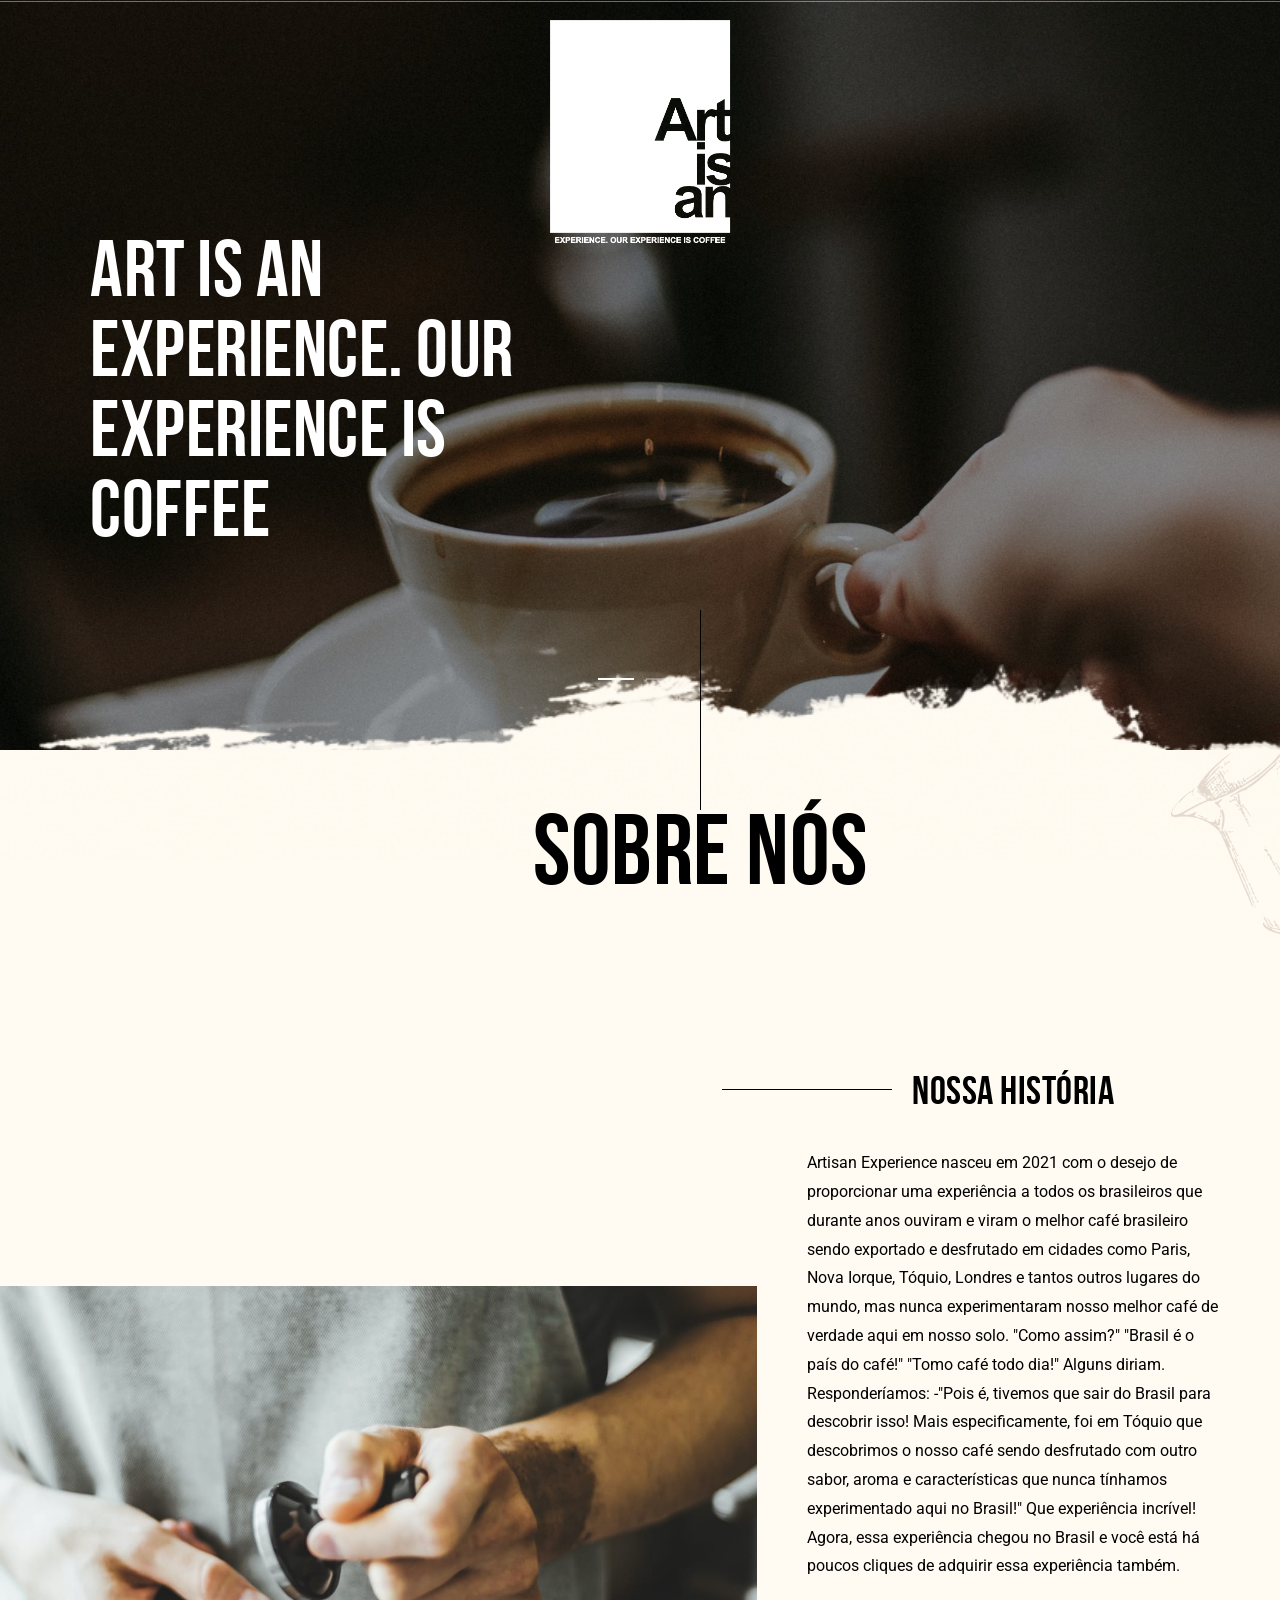
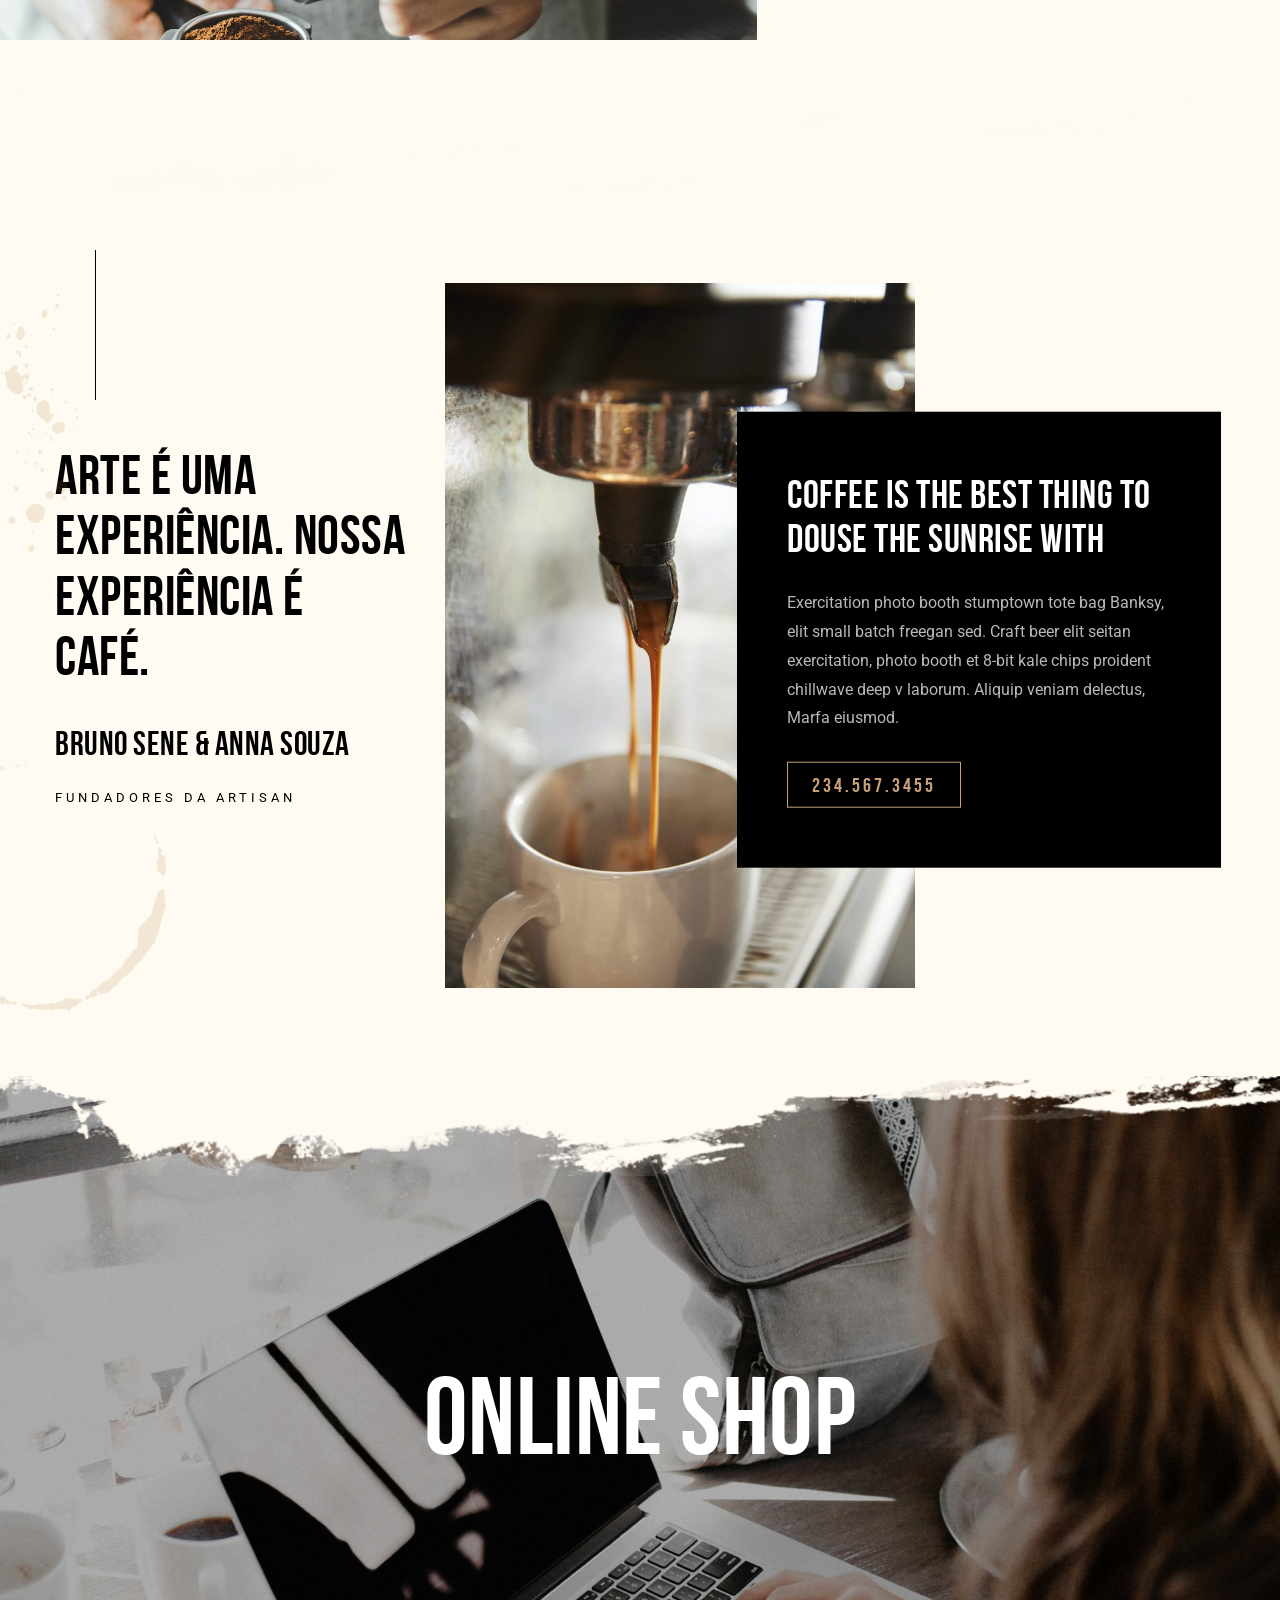
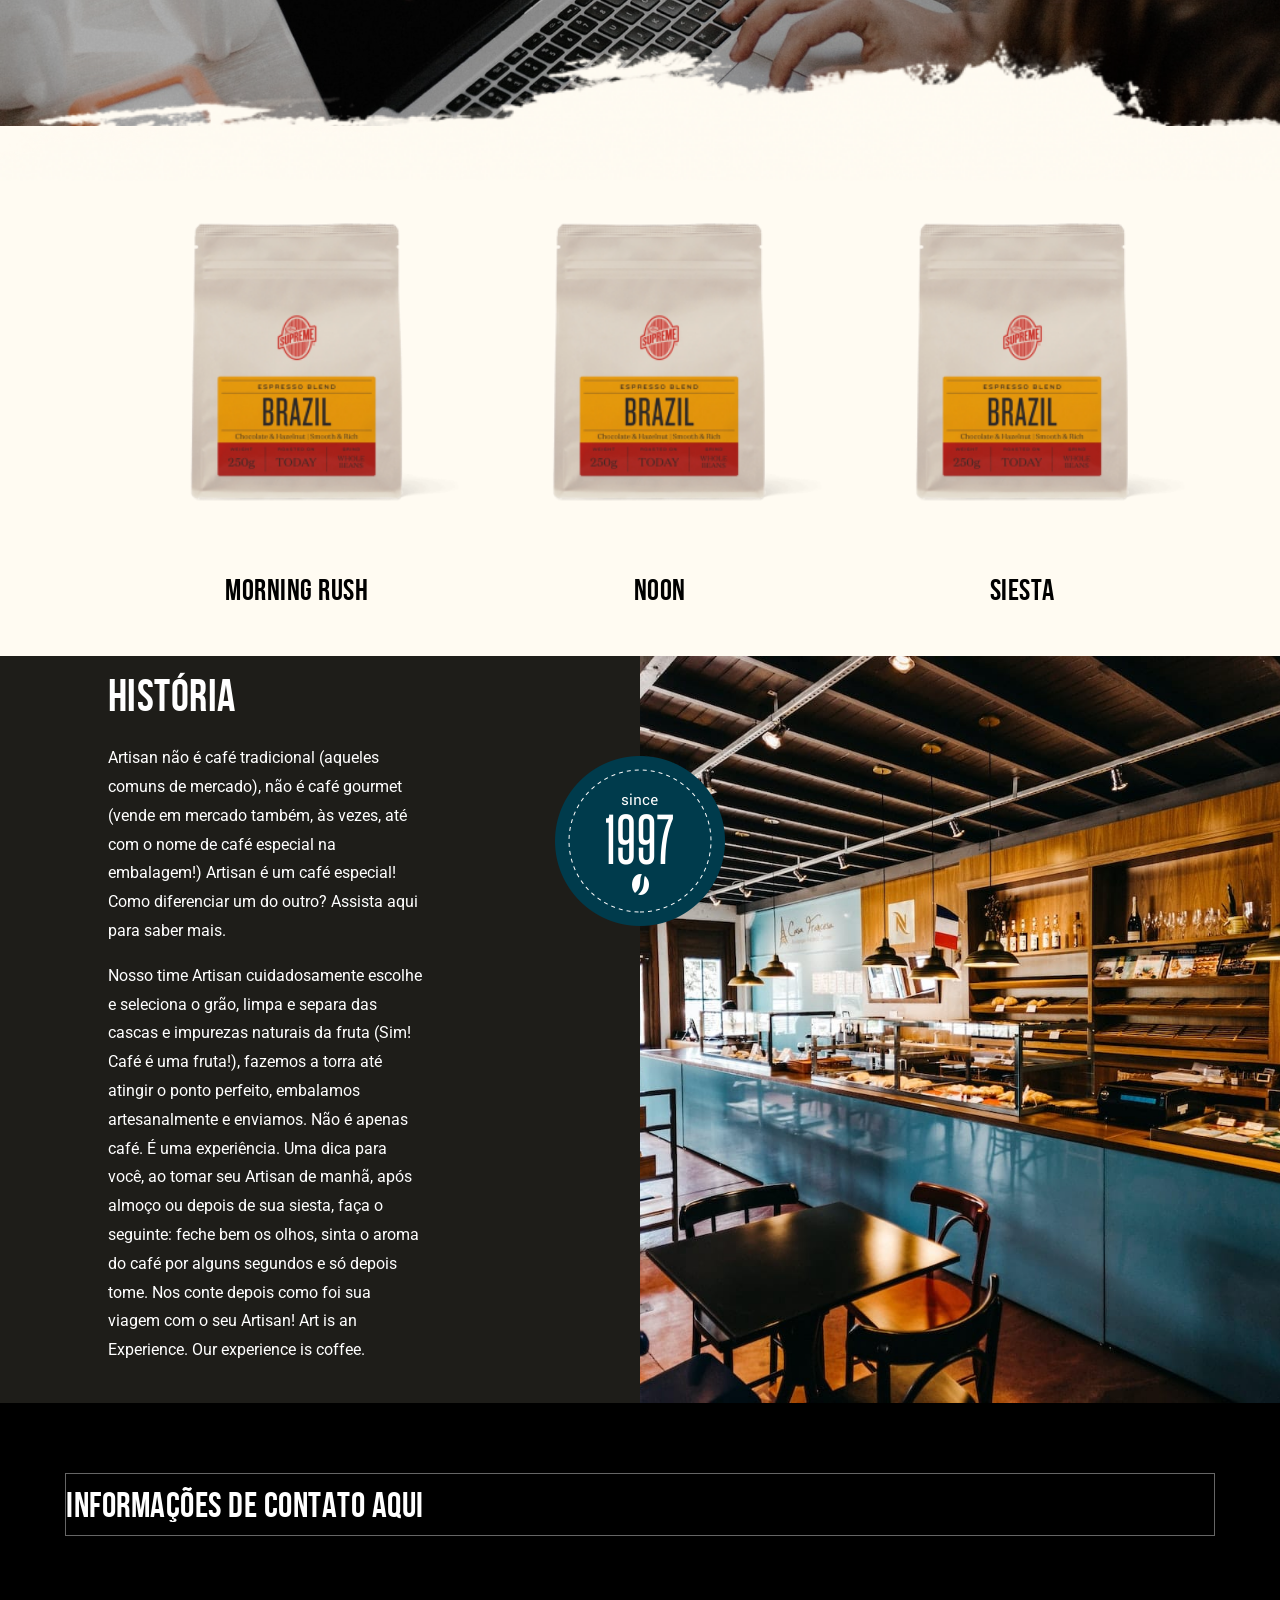
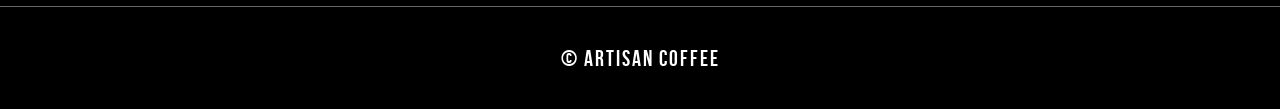
==== commit 4b0ca79a: "ajustes" ====
--- a/soon/index.html
+++ b/soon/index.html
@@ -2,7 +2,7 @@
 <html lang="en-US" data-menu="leftalign">
 <head>
 
-    <title>Craft | Cafes Coffee Shops Bars HTML</title>
+    <title>ARTISAN | Cafés especiais</title>
 
     <meta http-equiv="Content-Type" content="text/html; charset=utf-8" />
     <meta name="viewport" content="width=device-width, initial-scale=1, maximum-scale=1" />
@@ -186,8 +186,10 @@
                                                                                             <div class="standard-wrapper">
                                                                                                 <div class="caption">
 
-                                                                                                    <div class="title"><h2>Coffee shared with a friend is happiness</h2></div>
-                                                                                                    <div class="elementor-widget-container">
+                                                                                                    <div class="title"><h2>ART IS AN EXPERIENCE.
+                                                                                                        OUR EXPERIENCE IS COFFEE
+                                                                                                        </h2></div>
+                                                                                                    <!-- <div class="elementor-widget-container">
                                                                                                         <div class="elementor-image">
                                                                                                             <img
                                                                                                                 width="350"
@@ -198,7 +200,7 @@
                                                                                                                 loading="lazy"
                                                                                                             />
                                                                                                         </div>
-                                                                                                    </div>
+                                                                                                    </div> -->
                                                                                                 </div>
                                                                                             </div>
                                                                                         </div>
@@ -354,7 +356,7 @@
                                                                     data-widget_type="heading.default"
                                                                 >
                                                                     <div class="elementor-widget-container">
-                                                                        <h1 class="elementor-heading-title elementor-size-default">Our Story</h1>
+                                                                        <h1 class="elementor-heading-title elementor-size-default">Sobre nós</h1>
                                                                     </div>
                                                                 </div>
                                                             </div>
@@ -442,7 +444,7 @@
                                                                     data-widget_type="heading.default"
                                                                 >
                                                                     <div class="elementor-widget-container">
-                                                                        <h2 class="elementor-heading-title elementor-size-default">About Us</h2>
+                                                                        <h2 class="elementor-heading-title elementor-size-default">Nossa história</h2>
                                                                     </div>
                                                                 </div>
                                                                 <div
@@ -455,9 +457,9 @@
                                                                     <div class="elementor-widget-container">
                                                                         <div class="elementor-text-editor elementor-clearfix">
                                                                             <p>
-                                                                                Exercitation photo booth stumptown tote bag Banksy, elit small batch freegan sed. Craft beer elit seitan exercitation, photo booth et 8-bit kale chips proident chillwave
-                                                                                deep v laborum. Aliquip veniam delectus, Marfa eiusmod Pinterest in do umami readymade swag. Selfies iPhone Kickstarter, drinking vinegar jean vinegar stumptown yr pop-up
-                                                                                artisan.
+                                                                                Artisan Experience nasceu em 2021 com o desejo de proporcionar uma experiência a todos os brasileiros que durante anos ouviram e viram o melhor café brasileiro sendo exportado e desfrutado em cidades como Paris, Nova Iorque, Tóquio, Londres e tantos outros lugares do mundo, mas nunca experimentaram nosso melhor café de verdade aqui em nosso solo. "Como assim?" "Brasil é o país do café!" "Tomo café todo dia!" Alguns diriam.
+                                                                                Responderíamos: -"Pois é, tivemos que sair do Brasil para descobrir isso! Mais especificamente, foi em Tóquio que descobrimos o nosso café sendo desfrutado com outro sabor, aroma e características que nunca tínhamos experimentado aqui no Brasil!"
+                                                                                Que experiência incrível! Agora, essa experiência chegou no Brasil e você está há poucos cliques de adquirir essa experiência também.
                                                                             </p>
                                                                         </div>
                                                                     </div>
@@ -578,7 +580,7 @@
                                                                                             data-widget_type="heading.default"
                                                                                         >
                                                                                             <div class="elementor-widget-container">
-                                                                                                <h2 class="elementor-heading-title elementor-size-default">Coffee shared with a friend is happiness</h2>
+                                                                                                <h2 class="elementor-heading-title elementor-size-default">Arte é uma experiência. Nossa experiência é café.</h2>
                                                                                             </div>
                                                                                         </div>
                                                                                         <div
@@ -590,14 +592,7 @@
                                                                                         >
                                                                                             <div class="elementor-widget-container">
                                                                                                 <div class="elementor-image">
-                                                                                                    <img
-                                                                                                        width="350"
-                                                                                                        height="48"
-                                                                                                        src="upload/signature-1-e1592385747477.png"
-                                                                                                        class="attachment-large size-large"
-                                                                                                        alt=""
-                                                                                                        loading="lazy"
-                                                                                                    />
+                                                                                                    <h4>Bruno Sene & Anna Souza</h4>
                                                                                                 </div>
                                                                                             </div>
                                                                                         </div>
@@ -609,7 +604,7 @@
                                                                                             data-widget_type="heading.default"
                                                                                         >
                                                                                             <div class="elementor-widget-container">
-                                                                                                <span class="elementor-heading-title elementor-size-default">CEO & Founder Craft Coffee</span>
+                                                                                                <span class="elementor-heading-title elementor-size-default">Fundadores da ARTISAN</span>
                                                                                             </div>
                                                                                         </div>
                                                                                         <div
@@ -790,7 +785,7 @@
                                                                     data-widget_type="heading.default"
                                                                 >
                                                                     <div class="elementor-widget-container">
-                                                                        <h1 class="elementor-heading-title elementor-size-default">Online Store</h1>
+                                                                        <h1 class="elementor-heading-title elementor-size-default">Online shop</h1>
                                                                     </div>
                                                                 </div>
                                                             </div>
@@ -865,6 +860,29 @@
                                                                                     <li class="product type-product">
                                                                                         <a href="https://store.artisancoffee.com.br/cafe-top" class="woocommerce-LoopProduct-link woocommerce-loop-product__link">
                                                                                             <img width="300" height="300" src="upload/coffee-product-1-300x300.png" class="attachment-woocommerce_thumbnail size-woocommerce_thumbnail" alt="" loading="lazy" />
+                                                                                            <h2 class="woocommerce-loop-product__title">Morning Rush</h2>
+                                                                                        </a>
+                                                                                    </li>
+
+
+                                                                                    <li class="product type-product">
+                                                                                        <a href="https://store.artisancoffee.com.br/cafe-top" class="woocommerce-LoopProduct-link woocommerce-loop-product__link">
+                                                                                            <img width="300" height="300" src="upload/coffee-product-1-300x300.png" class="attachment-woocommerce_thumbnail size-woocommerce_thumbnail" alt="" loading="lazy" />
+                                                                                            <h2 class="woocommerce-loop-product__title">Noon</h2>
+                                                                                        </a>
+                                                                                    </li>
+
+                                                                                    <li class="product type-product">
+                                                                                        <a href="https://store.artisancoffee.com.br/cafe-top" class="woocommerce-LoopProduct-link woocommerce-loop-product__link">
+                                                                                            <img width="300" height="300" src="upload/coffee-product-1-300x300.png" class="attachment-woocommerce_thumbnail size-woocommerce_thumbnail" alt="" loading="lazy" />
+                                                                                            <h2 class="woocommerce-loop-product__title">Siesta</h2>
+                                                                                        </a>
+                                                                                    </li>
+
+
+                                                                                    <!-- <li class="product type-product">
+                                                                                        <a href="https://store.artisancoffee.com.br/cafe-top" class="woocommerce-LoopProduct-link woocommerce-loop-product__link">
+                                                                                            <img width="300" height="300" src="upload/coffee-product-1-300x300.png" class="attachment-woocommerce_thumbnail size-woocommerce_thumbnail" alt="" loading="lazy" />
                                                                                             <h2 class="woocommerce-loop-product__title">Café 1</h2>
                                                                                         </a>
                                                                                     </li>
@@ -882,30 +900,7 @@
                                                                                             <img width="300" height="300" src="upload/coffee-product-1-300x300.png" class="attachment-woocommerce_thumbnail size-woocommerce_thumbnail" alt="" loading="lazy" />
                                                                                             <h2 class="woocommerce-loop-product__title">Café 3</h2>
                                                                                         </a>
-                                                                                    </li>
-
-
-                                                                                    <li class="product type-product">
-                                                                                        <a href="https://store.artisancoffee.com.br/cafe-top" class="woocommerce-LoopProduct-link woocommerce-loop-product__link">
-                                                                                            <img width="300" height="300" src="upload/coffee-product-1-300x300.png" class="attachment-woocommerce_thumbnail size-woocommerce_thumbnail" alt="" loading="lazy" />
-                                                                                            <h2 class="woocommerce-loop-product__title">Café 1</h2>
-                                                                                        </a>
-                                                                                    </li>
-
-
-                                                                                    <li class="product type-product">
-                                                                                        <a href="https://store.artisancoffee.com.br/cafe-top" class="woocommerce-LoopProduct-link woocommerce-loop-product__link">
-                                                                                            <img width="300" height="300" src="upload/coffee-product-1-300x300.png" class="attachment-woocommerce_thumbnail size-woocommerce_thumbnail" alt="" loading="lazy" />
-                                                                                            <h2 class="woocommerce-loop-product__title">Café 2</h2>
-                                                                                        </a>
-                                                                                    </li>
-
-                                                                                    <li class="product type-product">
-                                                                                        <a href="https://store.artisancoffee.com.br/cafe-top" class="woocommerce-LoopProduct-link woocommerce-loop-product__link">
-                                                                                            <img width="300" height="300" src="upload/coffee-product-1-300x300.png" class="attachment-woocommerce_thumbnail size-woocommerce_thumbnail" alt="" loading="lazy" />
-                                                                                            <h2 class="woocommerce-loop-product__title">Café 3</h2>
-                                                                                        </a>
-                                                                                    </li>
+                                                                                    </li> -->
 
                                                                                 </ul>
                                                                             </div>
@@ -962,7 +957,7 @@
                                                     data-widget_type="heading.default"
                                                 >
                                                     <div class="elementor-widget-container">
-                                                        <h2 class="elementor-heading-title elementor-size-default">History</h2>
+                                                        <h2 class="elementor-heading-title elementor-size-default">História</h2>
                                                     </div>
                                                 </div>
                                                 <div
@@ -975,8 +970,15 @@
                                                     <div class="elementor-widget-container">
                                                         <div class="elementor-text-editor elementor-clearfix">
                                                             <p>
-                                                                Craft beer elit seitan exercitation, photo booth et 8-bit kale chips proident chillwave deep v laborum. Aliquip veniam delectus, Marfa eiusmod Pinterest in do umami
-                                                                readymade swag.
+                                                                Artisan não é café tradicional (aqueles comuns de mercado), não é café gourmet (vende em mercado também, às vezes, até com o nome de café especial na embalagem!)
+                                                                Artisan é um café especial! Como diferenciar um do outro? Assista aqui para saber mais.
+                                                            </p>
+                                                        </p>
+                                                                Nosso time Artisan cuidadosamente escolhe e seleciona o grão, limpa e separa das cascas e impurezas naturais da fruta (Sim! Café é uma fruta!), fazemos a torra até atingir o ponto perfeito, embalamos artesanalmente e enviamos. Não é apenas café. É uma experiência.
+                                                                Uma dica para você, ao tomar seu Artisan de manhã, após almoço ou depois de sua siesta, faça o seguinte: feche bem os olhos, sinta o aroma do café por alguns segundos e só depois tome.
+                                                                Nos conte depois como foi sua viagem com o seu Artisan!
+                                                                Art is an Experience. Our experience is coffee.
+
                                                             </p>
                                                         </div>
                                                     </div>
@@ -990,14 +992,7 @@
                                                 >
                                                     <div class="elementor-widget-container">
                                                         <div class="elementor-image">
-                                                            <img
-                                                                width="350"
-                                                                height="49"
-                                                                src="upload/singature_white-e1592385719386.png"
-                                                                class="attachment-full size-full"
-                                                                alt=""
-                                                                loading="lazy"
-                                                            />
+                                                            <h5></h5>
                                                         </div>
                                                     </div>
                                                 </div>
--- a/soon/css/style.css
+++ b/soon/css/style.css
@@ -2239,7 +2239,7 @@
 
 #page-content-wrapper .inner .inner-wrapper {
 	padding-top: 0;
-	width: 100%;
+	width: 111%;
 	float: left;
 }
 
--- a/soon/css/custom-css.min.css
+++ b/soon/css/custom-css.min.css
@@ -6371,7 +6371,8 @@
 
 .custom-css-style .elementor-element.elementor-element-38383f6.elementor-column.elementor-element[data-element_type=column]>.elementor-column-wrap.elementor-element-populated>.elementor-widget-wrap {
 	align-content: center;
-	align-items: center
+	align-items: center;
+	padding: 5%;
 }
 
 .custom-css-style .elementor-element.elementor-element-38383f6>.elementor-element-populated {
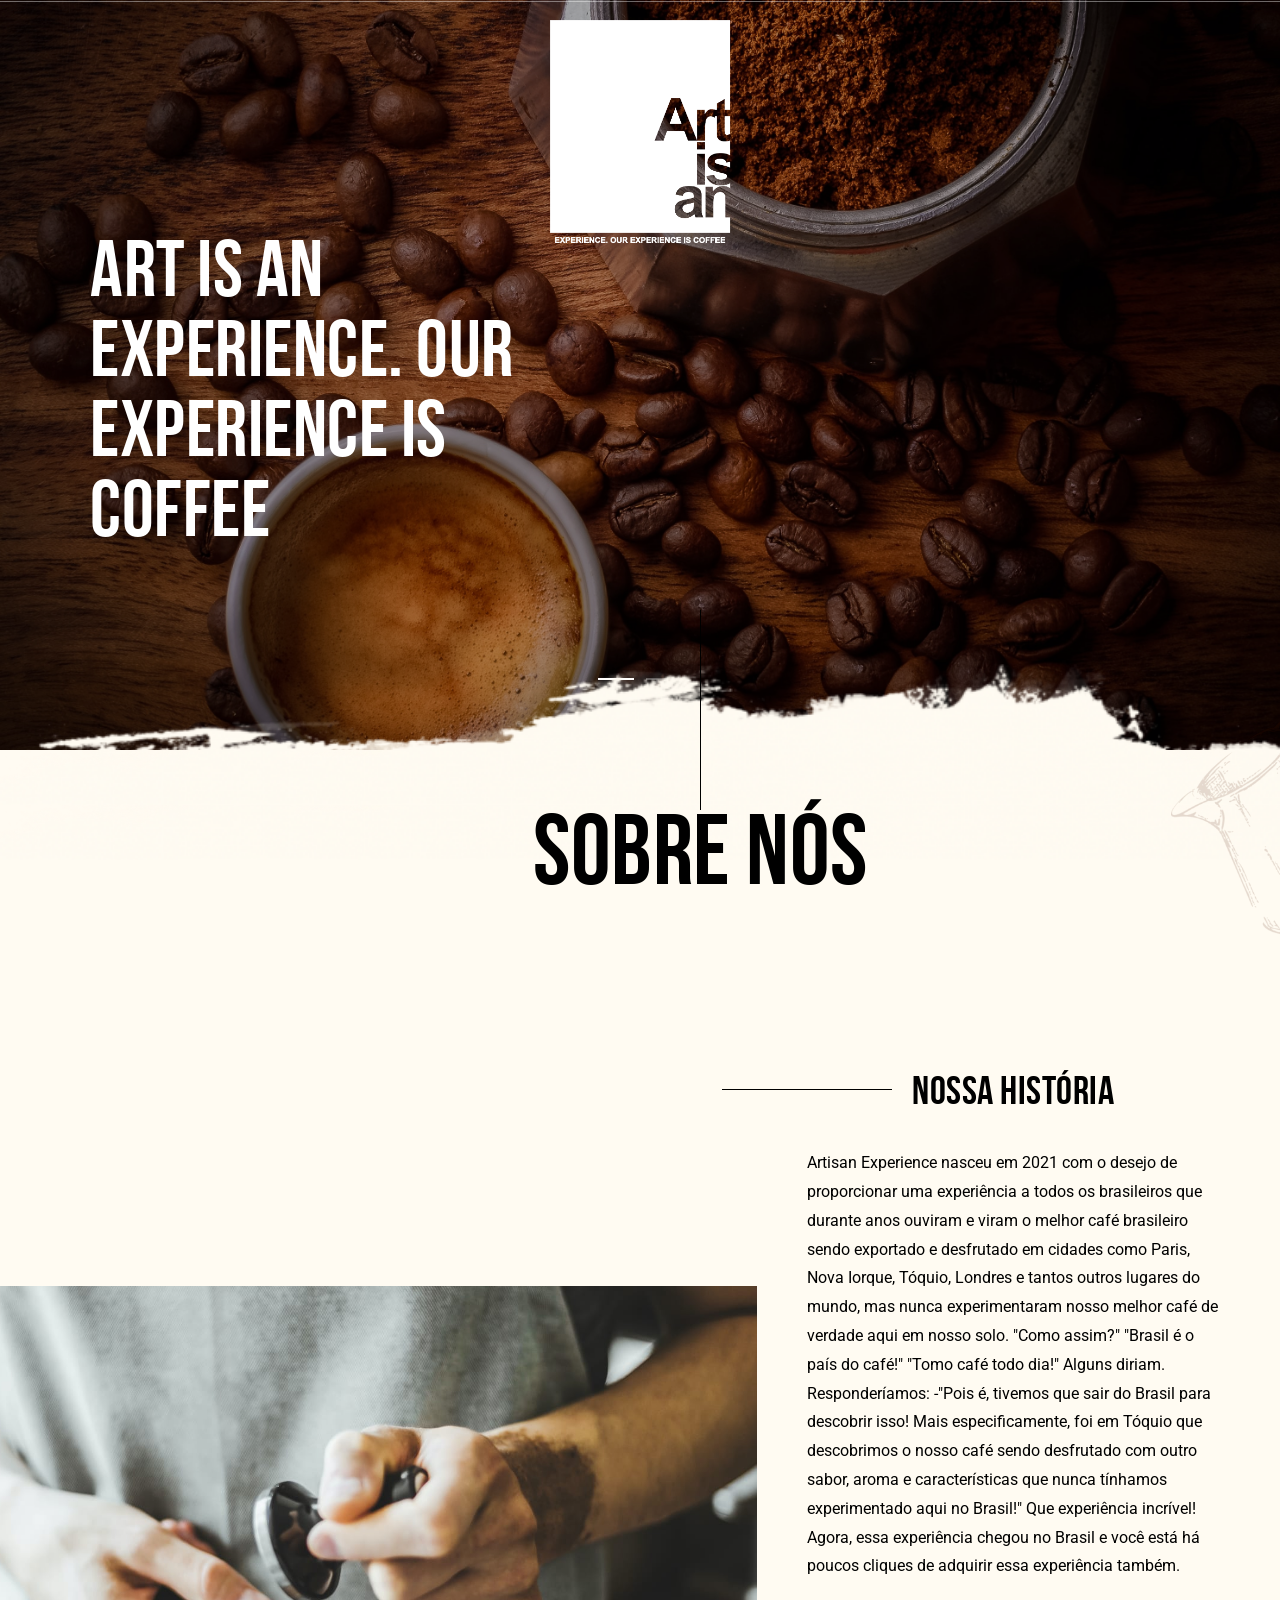
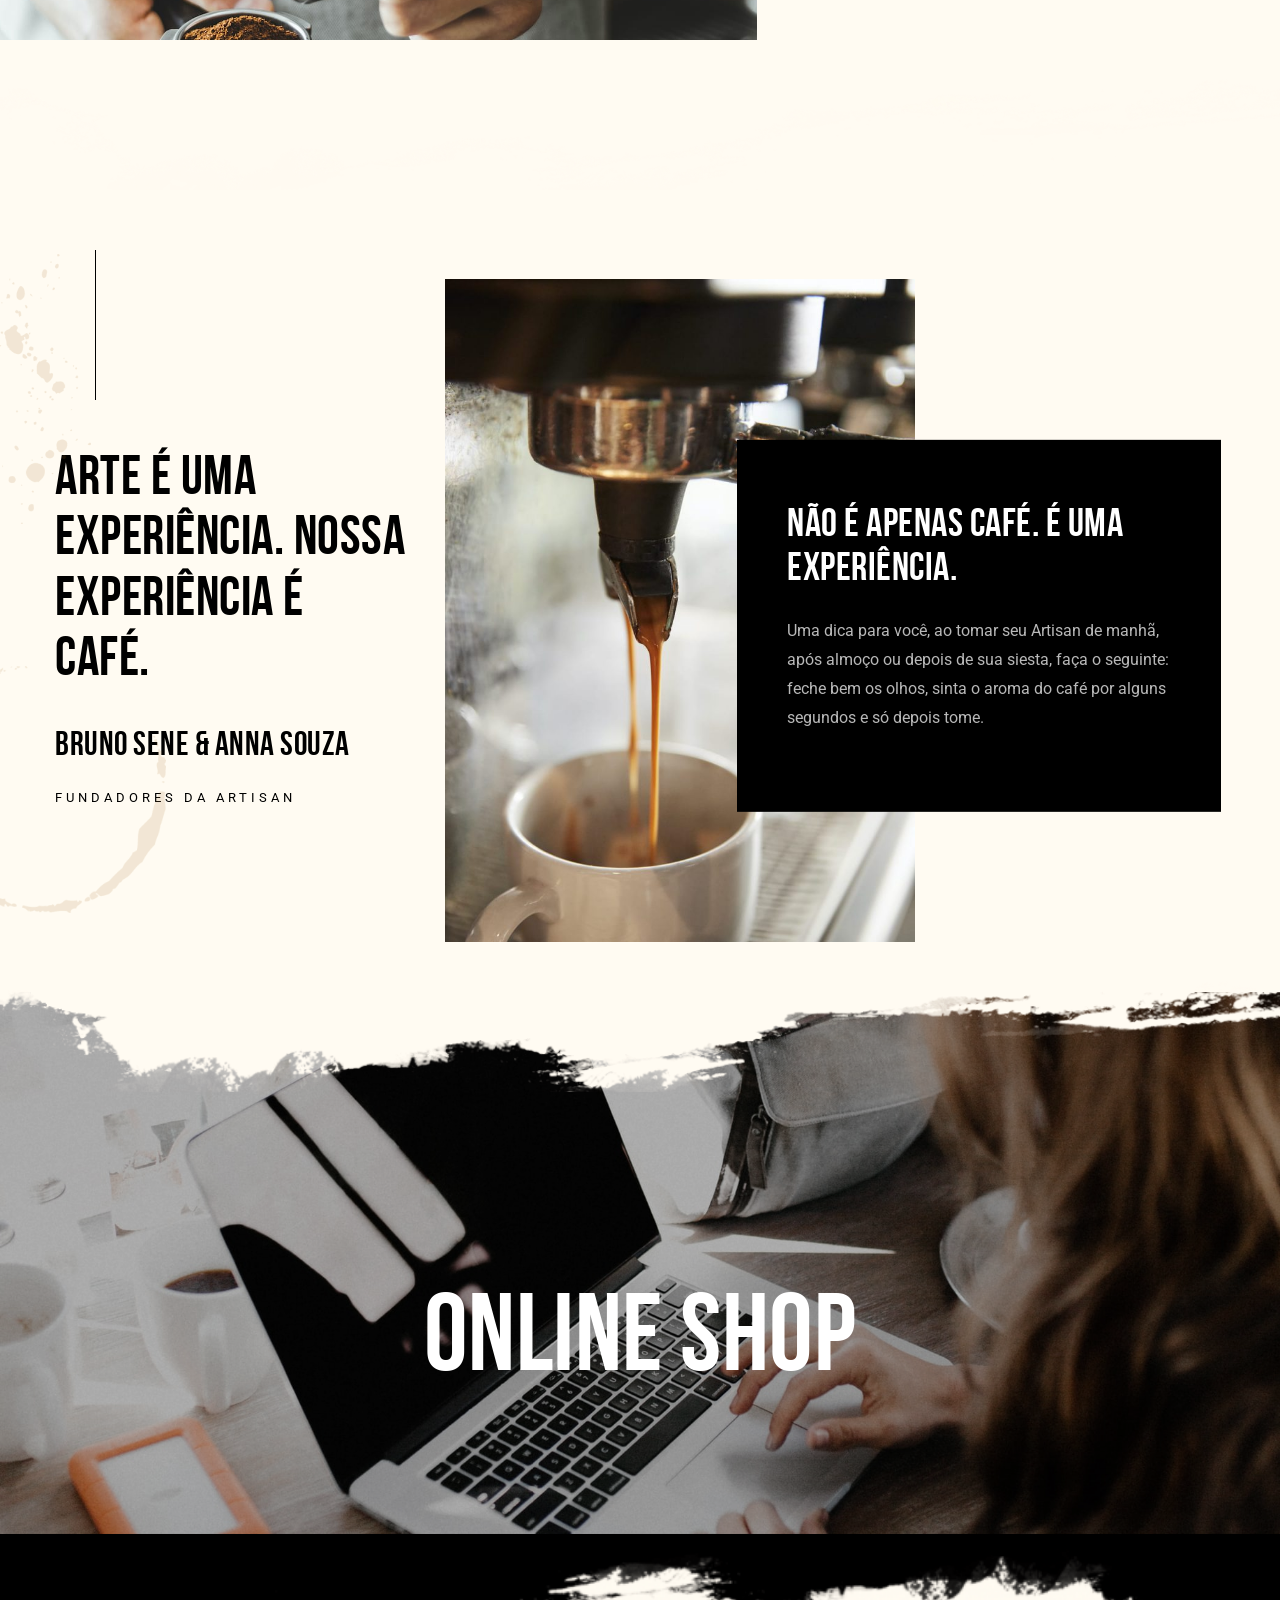
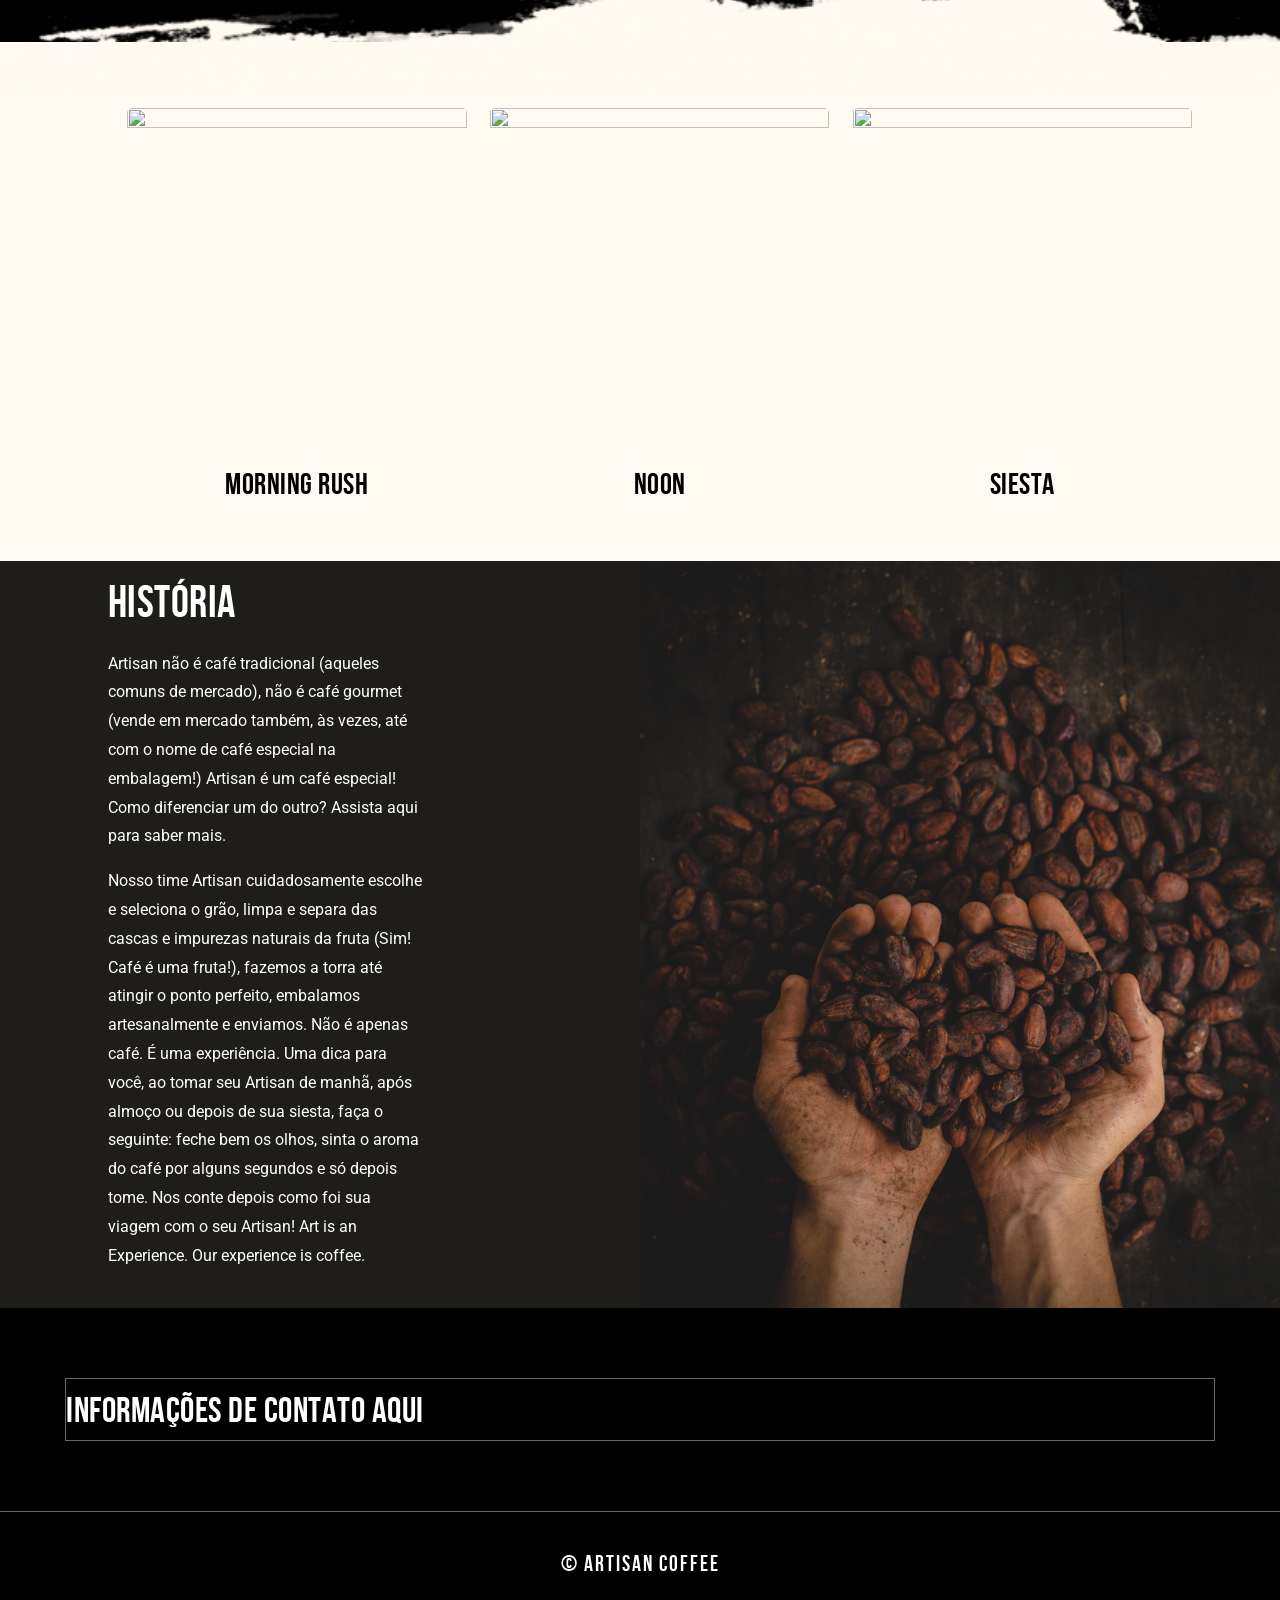
==== commit 836de361: "ajustes finais" ====
--- a/soon/index.html
+++ b/soon/index.html
@@ -50,7 +50,7 @@
         <div class="loader-inner">
             <div id="loader">
                 <div class="imgloading-container">
-                    <span style="background-image: url(img/logo-white.png);"></span>
+                    <span style="background-image: url(img/logo-white.png); background-size: 100px";></span>
                 </div>
                 <img data-no-lazy="1" class="skip-lazy" alt="loader image" src="img/logo-white.png" />
             </div>
@@ -205,7 +205,8 @@
                                                                                             </div>
                                                                                         </div>
                                                                                         <div class="image-container">
-                                                                                            <img src="img/slide1.jpeg" alt="" class="image" />
+                                                                                            <!-- <img src="img/slide1.jpeg" alt="" class="image" /> -->
+                                                                                            <img src="img/bg2.jpg" alt="" class="image" />
                                                                                         </div>
                                                                                     </div>
 
@@ -677,7 +678,9 @@
                                                                                             data-widget_type="heading.default"
                                                                                         >
                                                                                             <div class="elementor-widget-container">
-                                                                                                <h2 class="elementor-heading-title elementor-size-default">Coffee is the best thing to douse the sunrise with</h2>
+                                                                                                <h2 class="elementor-heading-title elementor-size-default">
+                                                                                                    Não é apenas café. É uma experiência.
+                                                                                                </h2>
                                                                                             </div>
                                                                                         </div>
                                                                                         <div
@@ -690,8 +693,7 @@
                                                                                             <div class="elementor-widget-container">
                                                                                                 <div class="elementor-text-editor elementor-clearfix">
                                                                                                     <p>
-                                                                                                        Exercitation photo booth stumptown tote bag Banksy, elit small batch freegan sed. Craft beer elit seitan exercitation, photo booth et 8-bit kale
-                                                                                                        chips proident chillwave deep v laborum. Aliquip veniam delectus, Marfa eiusmod.
+                                                                                                        Uma dica para você, ao tomar seu Artisan de manhã, após almoço ou depois de sua siesta, faça o seguinte: feche bem os olhos, sinta o aroma do café por alguns segundos e só depois tome.
                                                                                                     </p>
                                                                                                 </div>
                                                                                             </div>
@@ -703,15 +705,7 @@
                                                                                             data-settings='{"craftcoffee_ext_is_scrollme":"false","craftcoffee_ext_is_smoove":"false","craftcoffee_ext_is_parallax_mouse":"false","craftcoffee_ext_is_infinite":"false","craftcoffee_ext_is_fadeout_animation":"false"}'
                                                                                             data-widget_type="button.default"
                                                                                         >
-                                                                                            <div class="elementor-widget-container">
-                                                                                                <div class="elementor-button-wrapper">
-                                                                                                    <a href="tel:234.567.3455" class="elementor-button-link elementor-button elementor-size-sm elementor-animation-shrink" role="button">
-                                                                                                        <span class="elementor-button-content-wrapper">
-                                                                                                            <span class="elementor-button-text">234.567.3455</span>
-                                                                                                        </span>
-                                                                                                    </a>
-                                                                                                </div>
-                                                                                            </div>
+
                                                                                         </div>
                                                                                     </div>
                                                                                 </div>
@@ -858,23 +852,23 @@
                                                                                 <ul class="products columns-3">
 
                                                                                     <li class="product type-product">
-                                                                                        <a href="https://store.artisancoffee.com.br/cafe-top" class="woocommerce-LoopProduct-link woocommerce-loop-product__link">
-                                                                                            <img width="300" height="300" src="upload/coffee-product-1-300x300.png" class="attachment-woocommerce_thumbnail size-woocommerce_thumbnail" alt="" loading="lazy" />
+                                                                                        <a href="https://store.artisancoffee.com.br/morning-rush" class="woocommerce-LoopProduct-link woocommerce-loop-product__link">
+                                                                                            <img width="300" height="300" src="img/produtos/morning-rush.png" class="attachment-woocommerce_thumbnail size-woocommerce_thumbnail" alt="" loading="lazy" />
                                                                                             <h2 class="woocommerce-loop-product__title">Morning Rush</h2>
                                                                                         </a>
                                                                                     </li>
 
 
                                                                                     <li class="product type-product">
-                                                                                        <a href="https://store.artisancoffee.com.br/cafe-top" class="woocommerce-LoopProduct-link woocommerce-loop-product__link">
-                                                                                            <img width="300" height="300" src="upload/coffee-product-1-300x300.png" class="attachment-woocommerce_thumbnail size-woocommerce_thumbnail" alt="" loading="lazy" />
+                                                                                        <a href="https://store.artisancoffee.com.br/noon-artisan" class="woocommerce-LoopProduct-link woocommerce-loop-product__link">
+                                                                                            <img width="300" height="300" src="img/produtos/noon.png" class="attachment-woocommerce_thumbnail size-woocommerce_thumbnail" alt="" loading="lazy" />
                                                                                             <h2 class="woocommerce-loop-product__title">Noon</h2>
                                                                                         </a>
                                                                                     </li>
 
                                                                                     <li class="product type-product">
-                                                                                        <a href="https://store.artisancoffee.com.br/cafe-top" class="woocommerce-LoopProduct-link woocommerce-loop-product__link">
-                                                                                            <img width="300" height="300" src="upload/coffee-product-1-300x300.png" class="attachment-woocommerce_thumbnail size-woocommerce_thumbnail" alt="" loading="lazy" />
+                                                                                        <a href="https://store.artisancoffee.com.br/siesta" class="woocommerce-LoopProduct-link woocommerce-loop-product__link">
+                                                                                            <img width="300" height="300" src="img/produtos/siesta.png" class="attachment-woocommerce_thumbnail size-woocommerce_thumbnail" alt="" loading="lazy" />
                                                                                             <h2 class="woocommerce-loop-product__title">Siesta</h2>
                                                                                         </a>
                                                                                     </li>
@@ -1007,26 +1001,7 @@
                                     >
                                         <div class="elementor-column-wrap elementor-element-populated">
                                             <div class="elementor-widget-wrap">
-                                                <div
-                                                    class="elementor-element elementor-element-8af6019 elementor-widget__width-auto elementor-absolute elementor-widget elementor-widget-image"
-                                                    data-id="8af6019"
-                                                    data-element_type="widget"
-                                                    data-settings='{"_position":"absolute","craftcoffee_ext_is_scrollme":"false","craftcoffee_ext_is_smoove":"false","craftcoffee_ext_is_parallax_mouse":"false","craftcoffee_ext_is_infinite":"false","craftcoffee_ext_is_fadeout_animation":"false"}'
-                                                    data-widget_type="image.default"
-                                                >
-                                                    <div class="elementor-widget-container">
-                                                        <div class="elementor-image">
-                                                            <img
-                                                                width="340"
-                                                                height="340"
-                                                                src="upload/since_1997.png"
-                                                                class="attachment-full size-full"
-                                                                alt=""
-                                                                loading="lazy"
-                                                            />
-                                                        </div>
-                                                    </div>
-                                                </div>
+
                                             </div>
                                         </div>
                                     </div>
--- a/soon/css/custom-css.min.css
+++ b/soon/css/custom-css.min.css
@@ -6406,7 +6406,7 @@
 
 .custom-css-style .elementor-element.elementor-element-ff896b7:not(.elementor-motion-effects-element-type-background)>.elementor-column-wrap,
 .custom-css-style .elementor-element.elementor-element-ff896b7>.elementor-column-wrap>.elementor-motion-effects-container>.elementor-motion-effects-layer {
-	background-image: url(../upload/jonathan-borba-5G9uIkAXLSc-unsplash.jpg);
+	background-image: url(../img/bg3.jpg);
 	background-position: center center;
 	background-repeat: no-repeat;
 	background-size: cover
@@ -20205,7 +20205,8 @@
 }
 
 .custom-css-style .elementor-element.elementor-element-357fd3e ul.products li.product {
-	text-align: center
+	text-align: center;
+	padding: 1%
 }
 
 .custom-css-style .elementor-element.elementor-element-357fd3e ul.products li.product span.price {
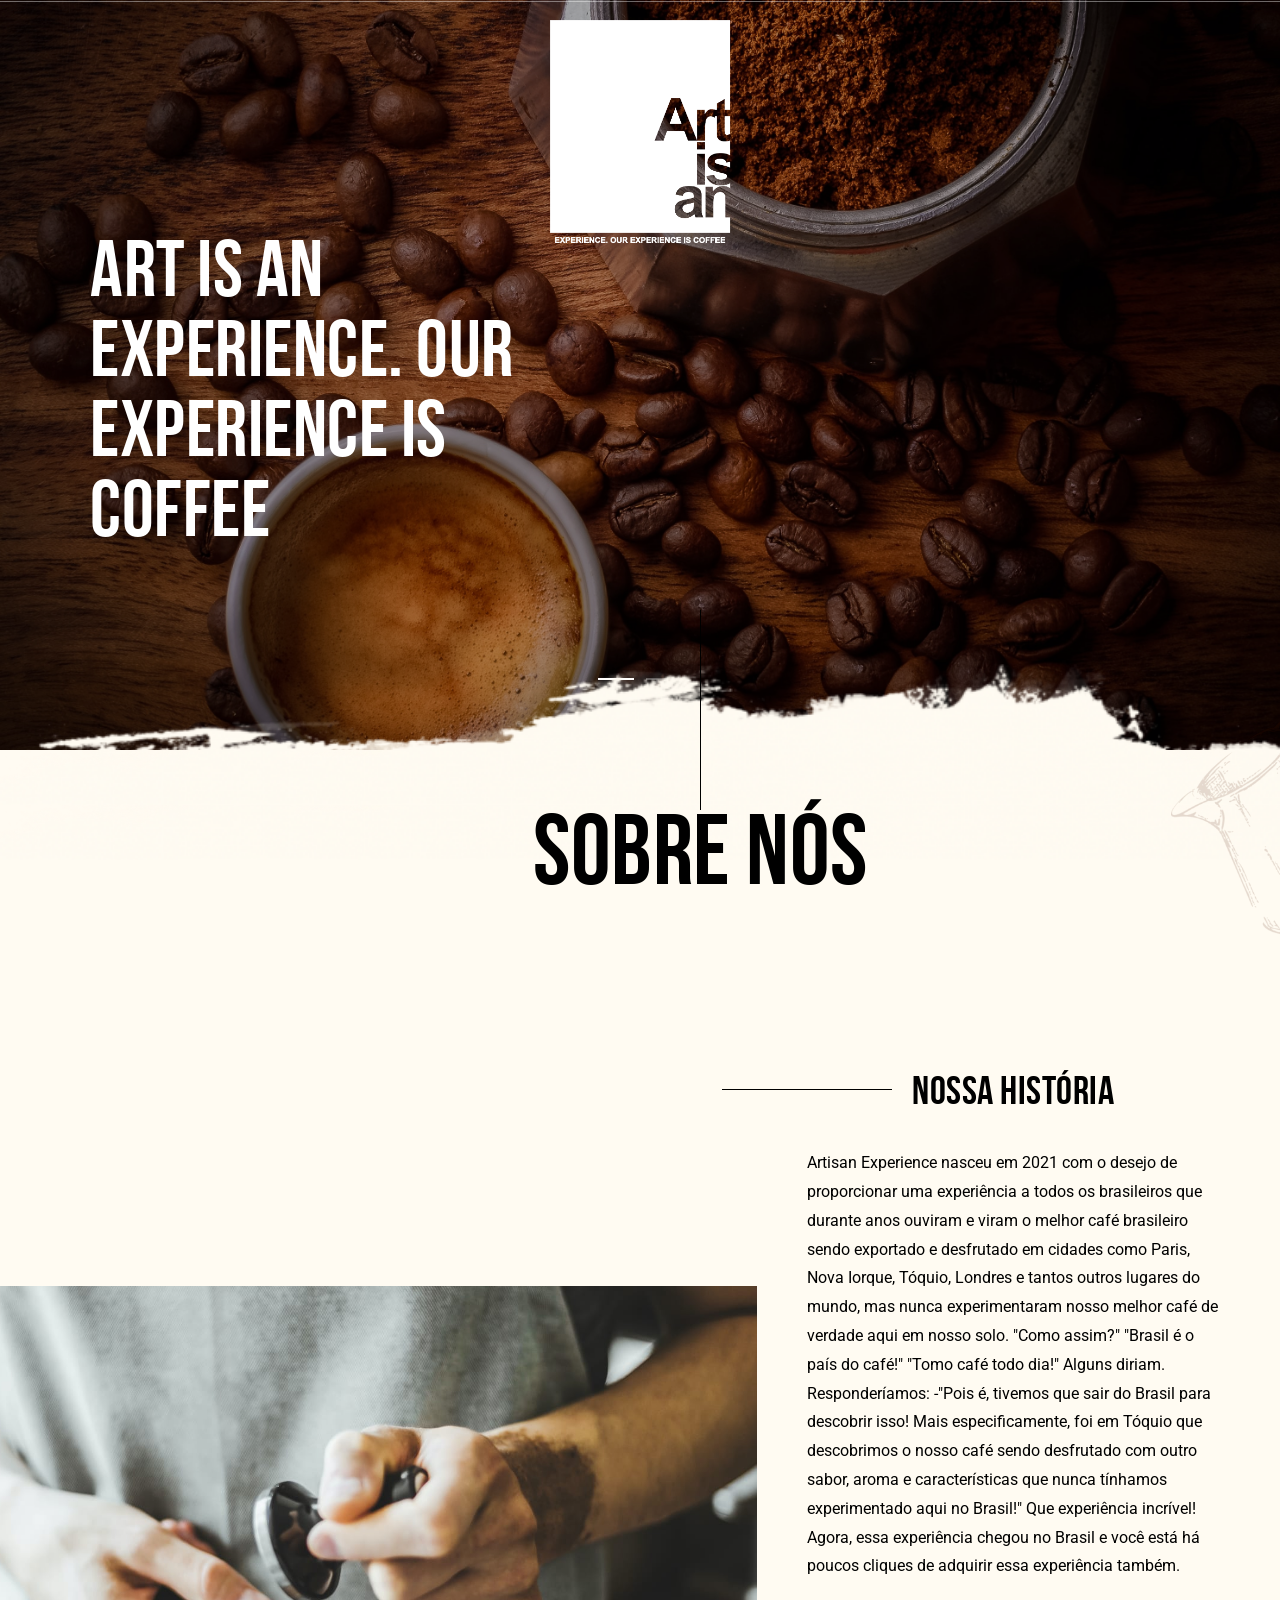
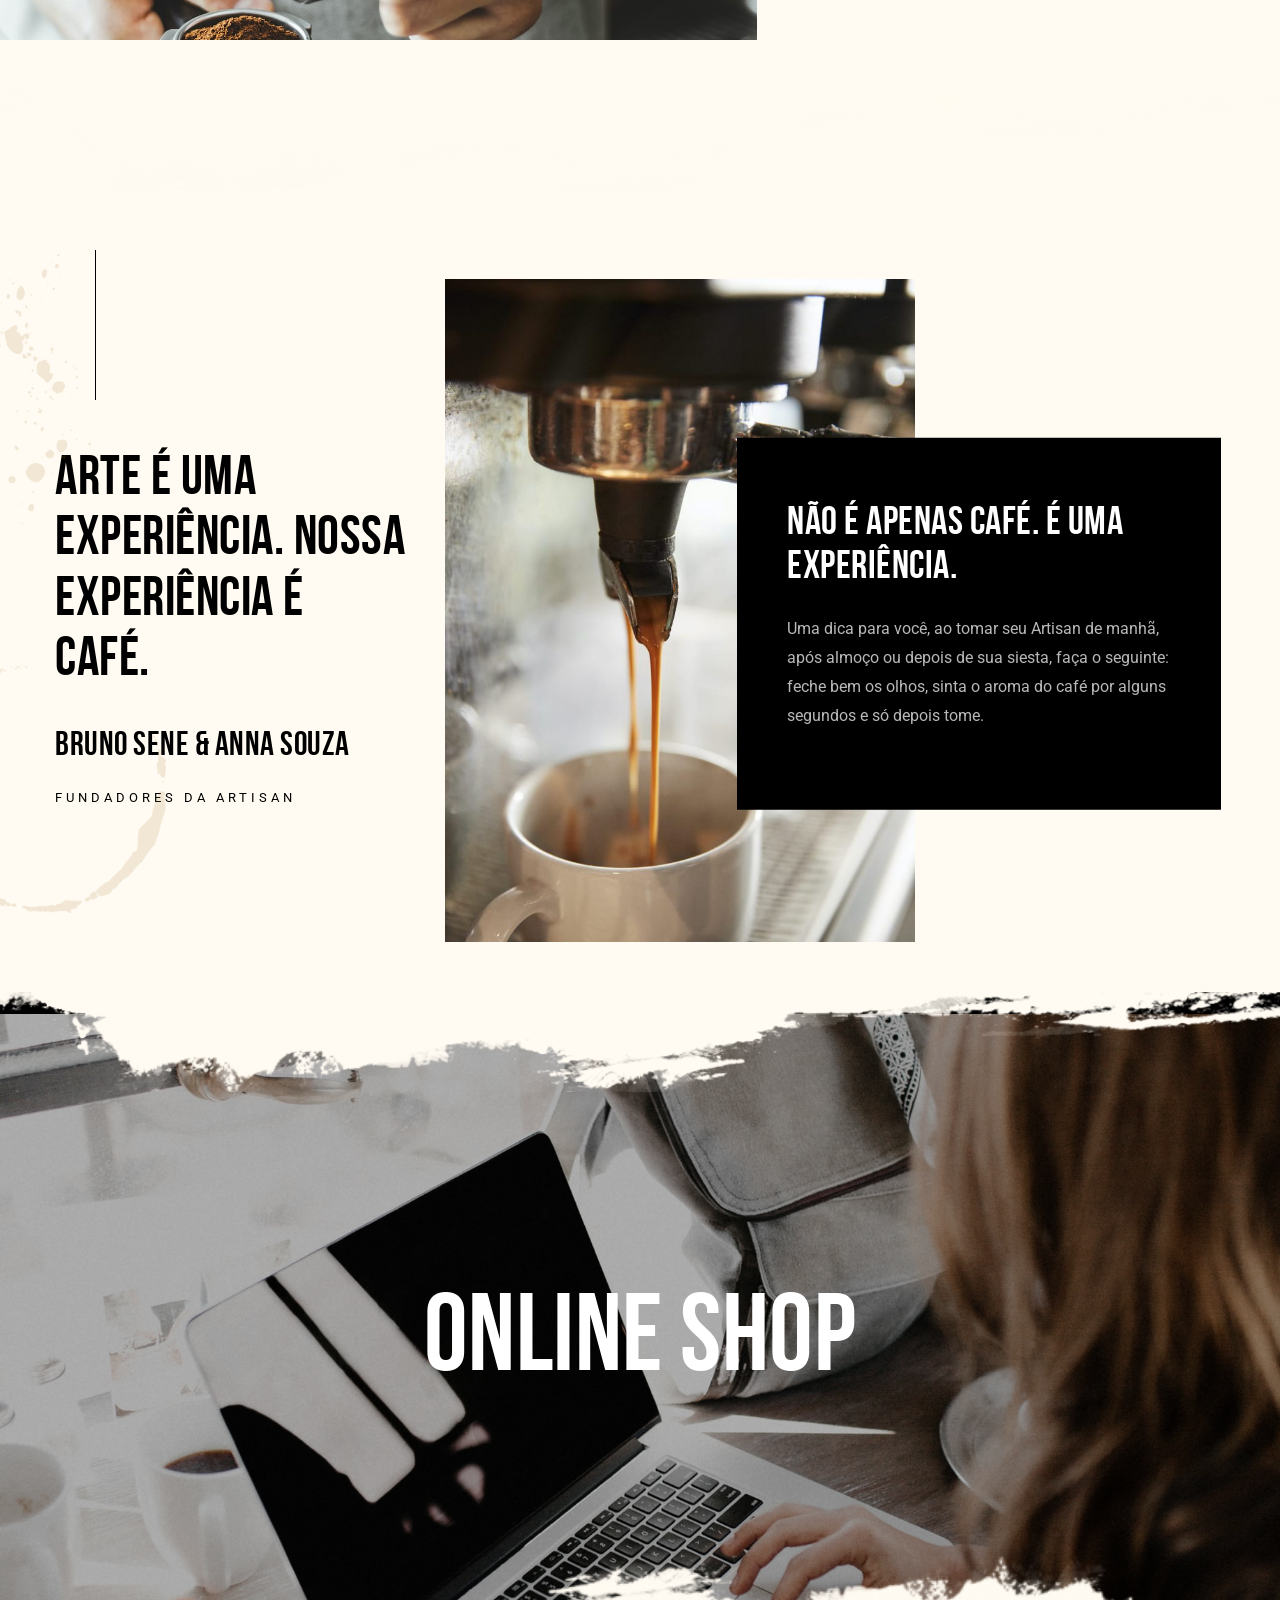
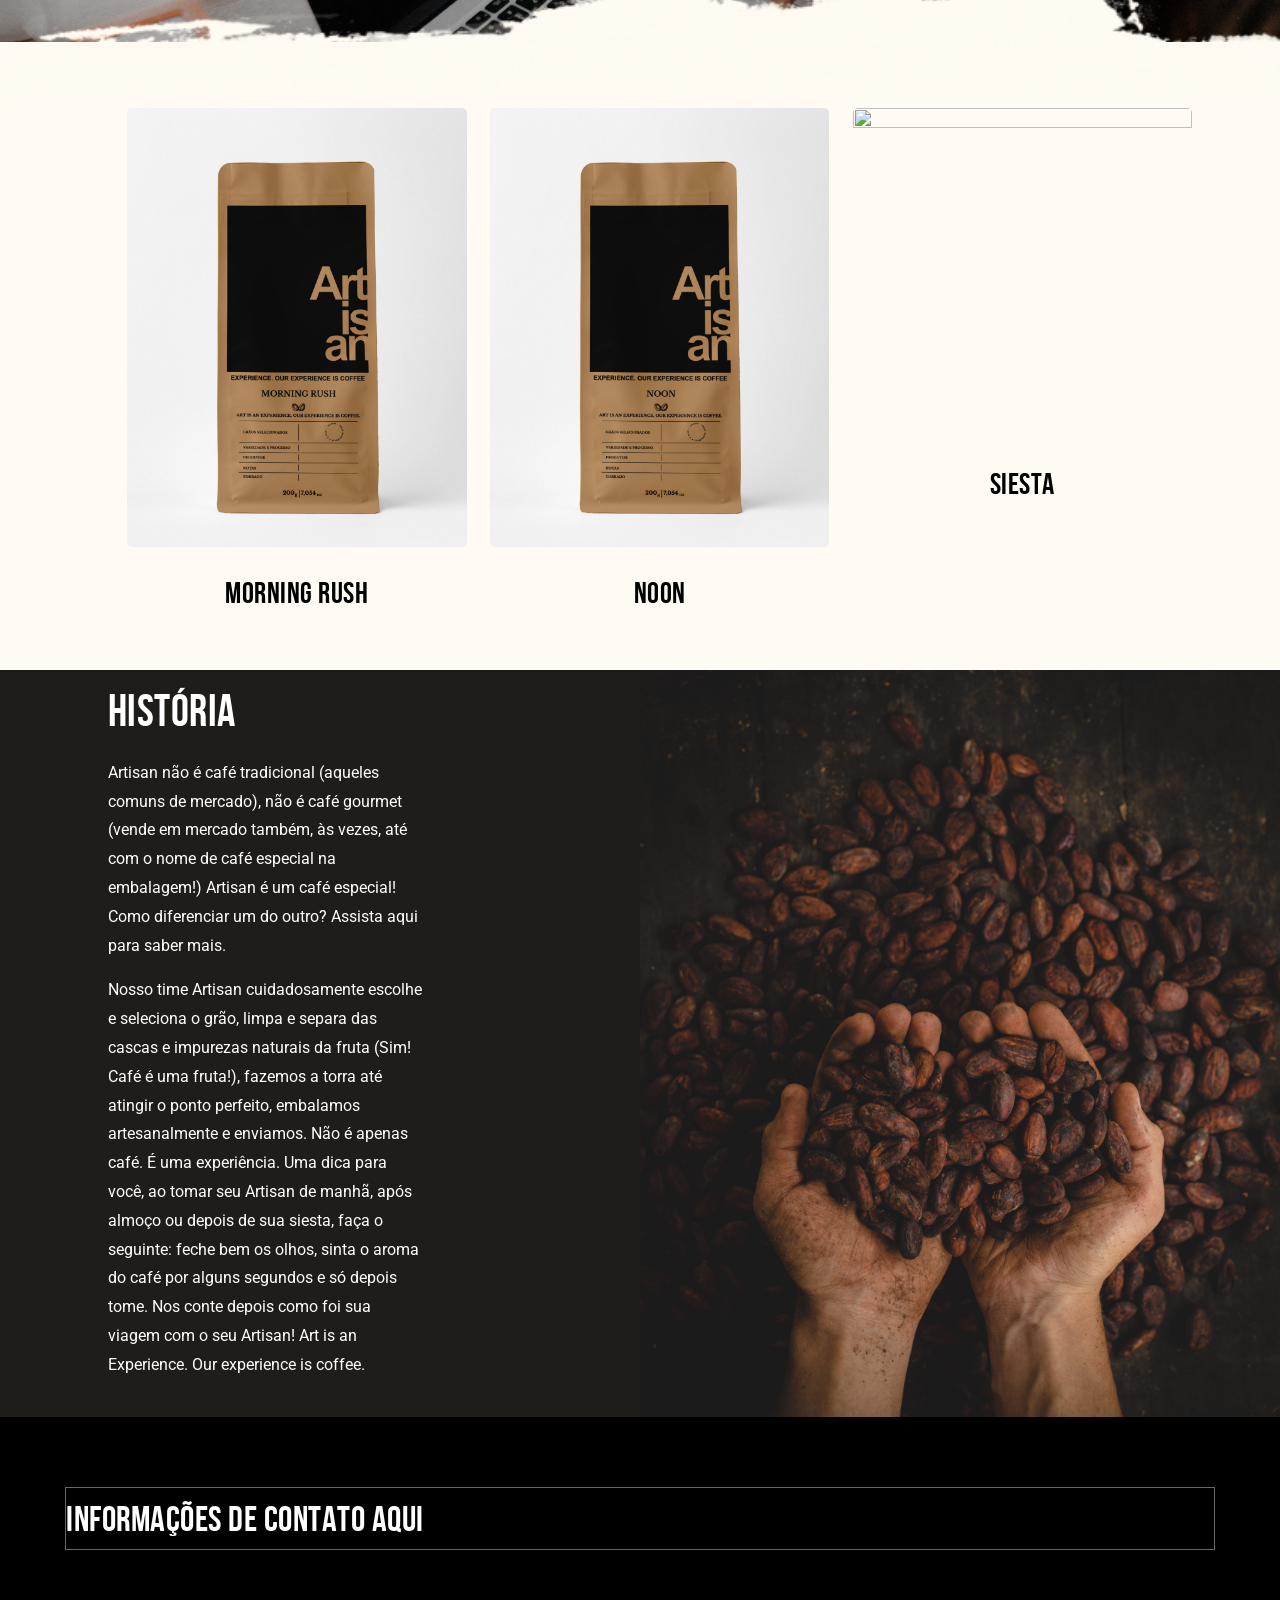
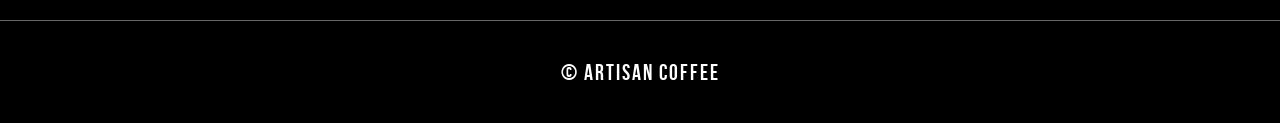
==== commit 41a7924f: "ajustes imagens" ====
--- a/soon/index.html
+++ b/soon/index.html
@@ -853,7 +853,7 @@
 
                                                                                     <li class="product type-product">
                                                                                         <a href="https://store.artisancoffee.com.br/morning-rush" class="woocommerce-LoopProduct-link woocommerce-loop-product__link">
-                                                                                            <img width="300" height="300" src="img/produtos/morning-rush.png" class="attachment-woocommerce_thumbnail size-woocommerce_thumbnail" alt="" loading="lazy" />
+                                                                                            <img width="300" height="300" src="img/produtos/morning-rush.jpg" class="attachment-woocommerce_thumbnail size-woocommerce_thumbnail" alt="" loading="lazy" />
                                                                                             <h2 class="woocommerce-loop-product__title">Morning Rush</h2>
                                                                                         </a>
                                                                                     </li>
@@ -861,14 +861,14 @@
 
                                                                                     <li class="product type-product">
                                                                                         <a href="https://store.artisancoffee.com.br/noon-artisan" class="woocommerce-LoopProduct-link woocommerce-loop-product__link">
-                                                                                            <img width="300" height="300" src="img/produtos/noon.png" class="attachment-woocommerce_thumbnail size-woocommerce_thumbnail" alt="" loading="lazy" />
+                                                                                            <img width="300" height="300" src="img/produtos/noon.jpg" class="attachment-woocommerce_thumbnail size-woocommerce_thumbnail" alt="" loading="lazy" />
                                                                                             <h2 class="woocommerce-loop-product__title">Noon</h2>
                                                                                         </a>
                                                                                     </li>
 
                                                                                     <li class="product type-product">
                                                                                         <a href="https://store.artisancoffee.com.br/siesta" class="woocommerce-LoopProduct-link woocommerce-loop-product__link">
-                                                                                            <img width="300" height="300" src="img/produtos/siesta.png" class="attachment-woocommerce_thumbnail size-woocommerce_thumbnail" alt="" loading="lazy" />
+                                                                                            <img width="300" height="300" src="img/produtos/siesta.jog" class="attachment-woocommerce_thumbnail size-woocommerce_thumbnail" alt="" loading="lazy" />
                                                                                             <h2 class="woocommerce-loop-product__title">Siesta</h2>
                                                                                         </a>
                                                                                     </li>
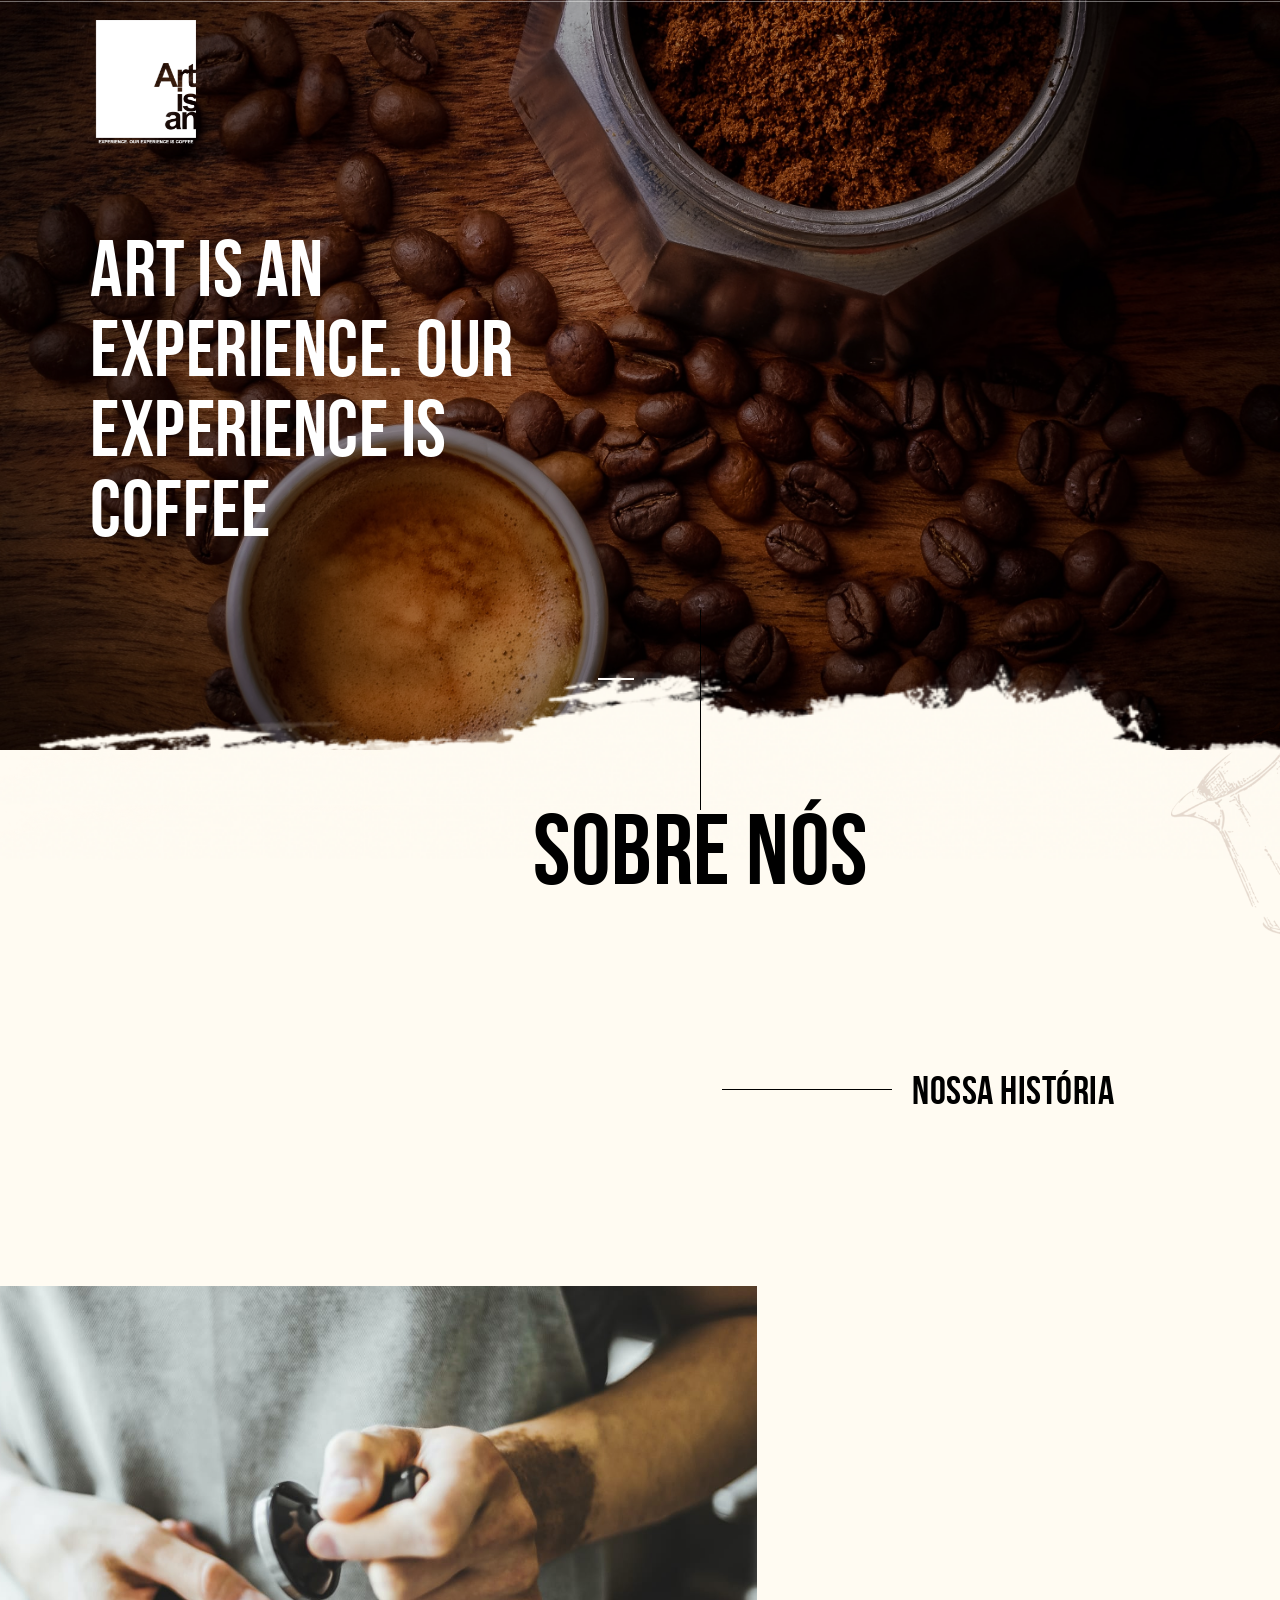
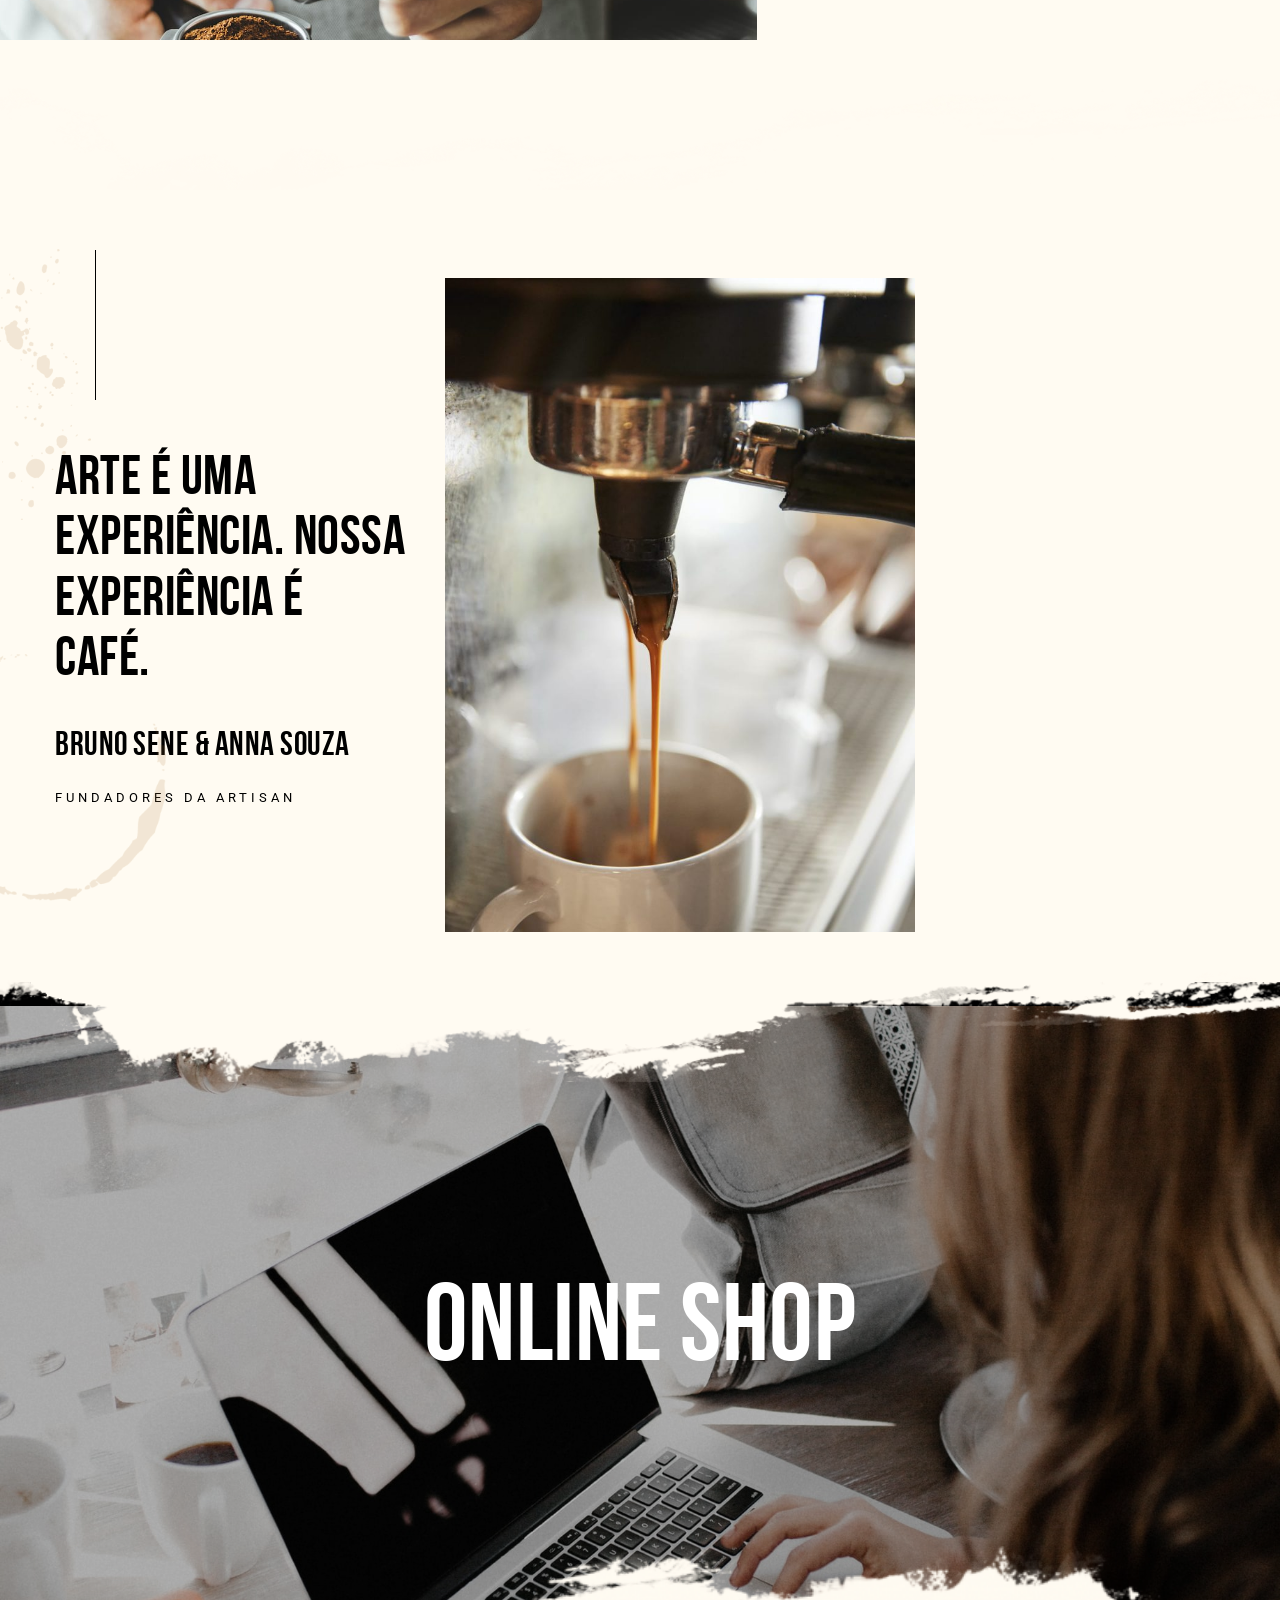
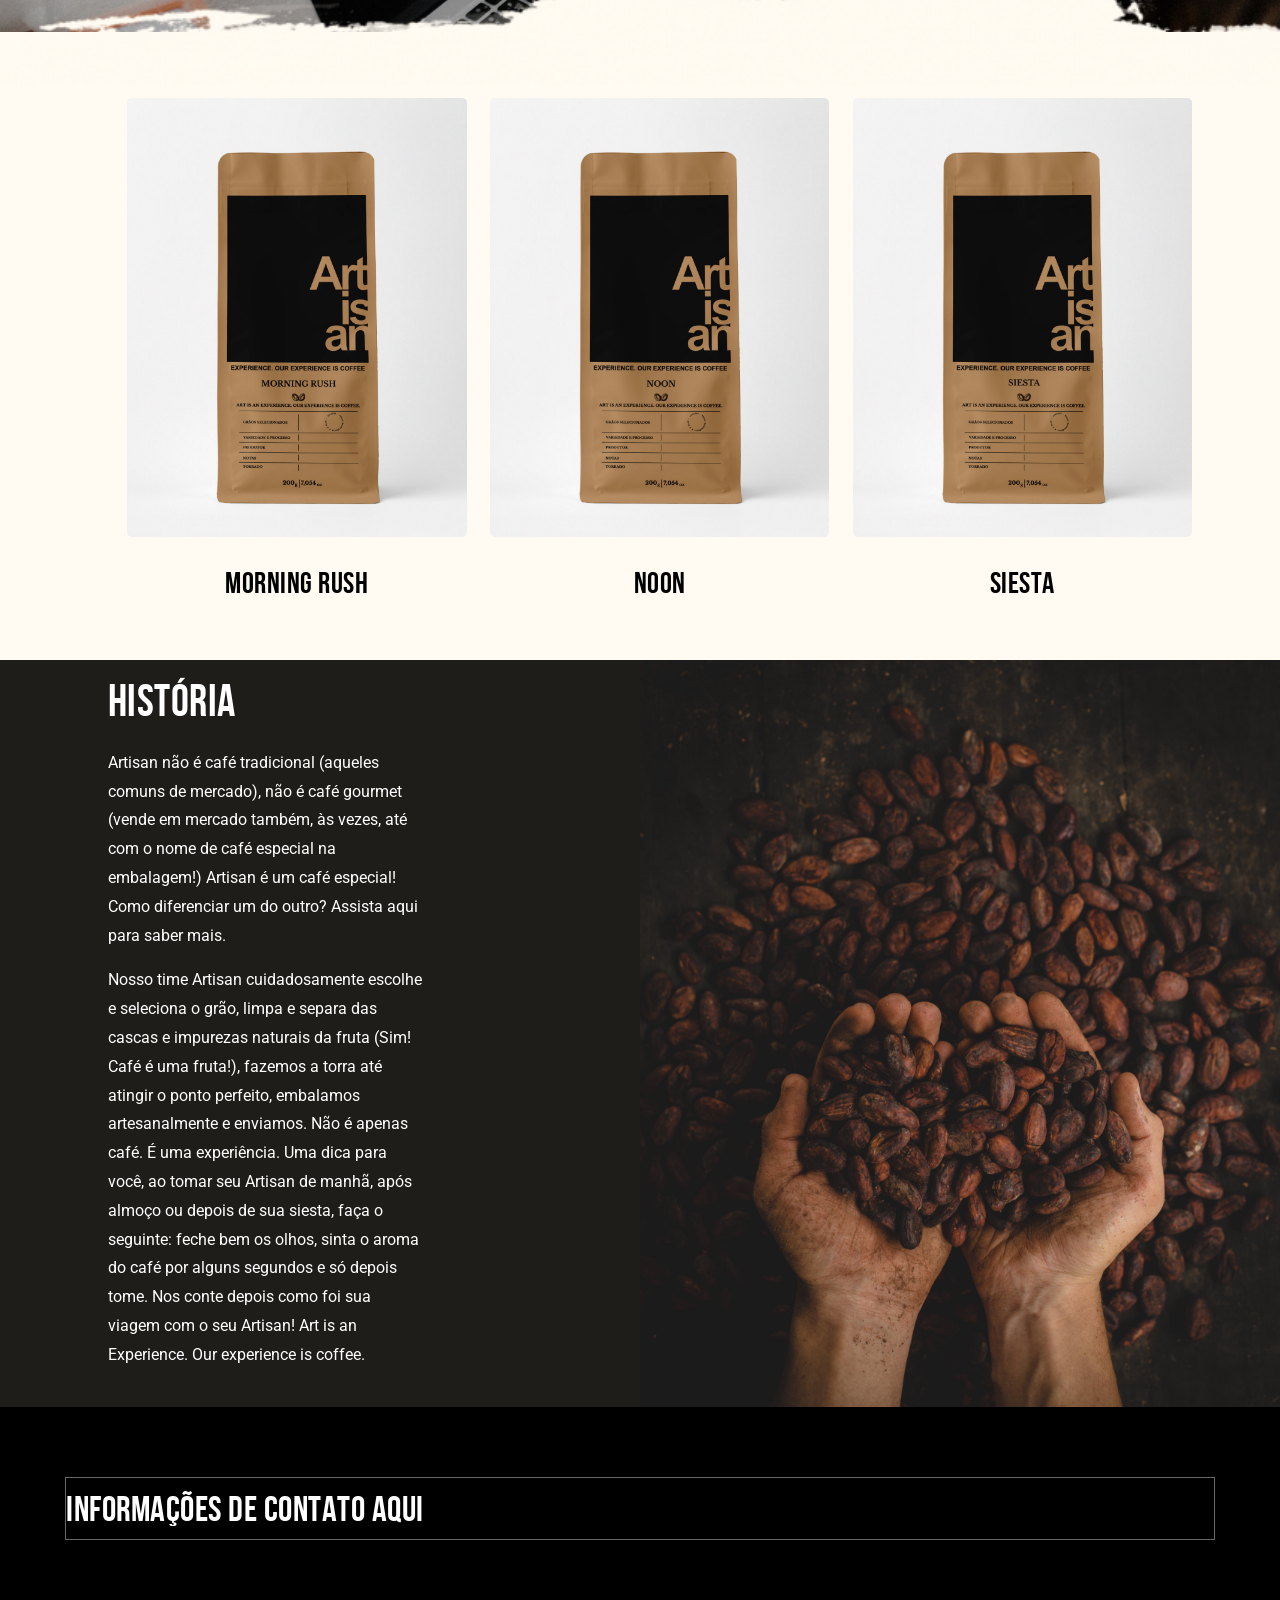
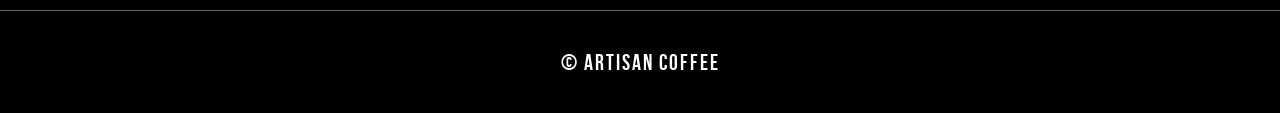
==== commit ae8ad811: "ajuste logo 100px" ====
--- a/soon/index.html
+++ b/soon/index.html
@@ -52,7 +52,7 @@
                 <div class="imgloading-container">
                     <span style="background-image: url(img/logo-white.png); background-size: 100px";></span>
                 </div>
-                <img data-no-lazy="1" class="skip-lazy" alt="loader image" src="img/logo-white.png" />
+                <img data-no-lazy="1" class="skip-lazy" alt="loader image" src="img/logo-white.png"/>
             </div>
         </div>
         <div class="loader-section section-fade"></div>
@@ -105,8 +105,8 @@
                                                             <div class="elementor-image">
                                                                 <a href="index.html">
                                                                     <img
-                                                                        width="180"
-                                                                        height="180"
+                                                                        width="100"
+                                                                        height="100"
                                                                         src="img/logo-white.png"
                                                                         class="attachment-full size-full"
                                                                         alt=""
@@ -185,7 +185,6 @@
                                                                                         <div class="slide-content align-left">
                                                                                             <div class="standard-wrapper">
                                                                                                 <div class="caption">
-
                                                                                                     <div class="title"><h2>ART IS AN EXPERIENCE.
                                                                                                         OUR EXPERIENCE IS COFFEE
                                                                                                         </h2></div>
@@ -662,7 +661,7 @@
                                                                                     </div>
                                                                                 </div>
                                                                             </div>
-                                                                            <div
+                                                                            <!-- <div
                                                                                 class="elementor-column elementor-col-33 elementor-inner-column elementor-element elementor-element-bd7fca6"
                                                                                 data-id="bd7fca6"
                                                                                 data-element_type="column"
@@ -709,7 +708,7 @@
                                                                                         </div>
                                                                                     </div>
                                                                                 </div>
-                                                                            </div>
+                                                                            </div> -->
                                                                         </div>
                                                                     </div>
                                                                 </section>
@@ -868,7 +867,7 @@
 
                                                                                     <li class="product type-product">
                                                                                         <a href="https://store.artisancoffee.com.br/siesta" class="woocommerce-LoopProduct-link woocommerce-loop-product__link">
-                                                                                            <img width="300" height="300" src="img/produtos/siesta.jog" class="attachment-woocommerce_thumbnail size-woocommerce_thumbnail" alt="" loading="lazy" />
+                                                                                            <img width="300" height="300" src="img/produtos/siesta.jpg" class="attachment-woocommerce_thumbnail size-woocommerce_thumbnail" alt="" loading="lazy" />
                                                                                             <h2 class="woocommerce-loop-product__title">Siesta</h2>
                                                                                         </a>
                                                                                     </li>
--- a/soon/css/custom-css.min.css
+++ b/soon/css/custom-css.min.css
@@ -674,11 +674,12 @@
 
 .custom-css-style .elementor-element.elementor-element-6f23744 {
 	z-index: 3;
-	top: 20px
+	top: 20px;
+	right: 211%;
 }
 
 body:not(.rtl) .custom-css-style .elementor-element.elementor-element-6f23744 {
-	left: 0
+	/* left: 0 */
 }
 
 body.rtl .custom-css-style .elementor-element.elementor-element-6f23744 {
@@ -939,6 +940,9 @@
 }
 
 @media(max-width:1024px) {
+	body:not(.rtl) .custom-css-style .elementor-element.elementor-element-6f23744 {
+		left: 0
+	}
 	.custom-css-style .elementor-element.elementor-element-8dfe958>.elementor-element-populated {
 		margin: 0;
 		padding: 0
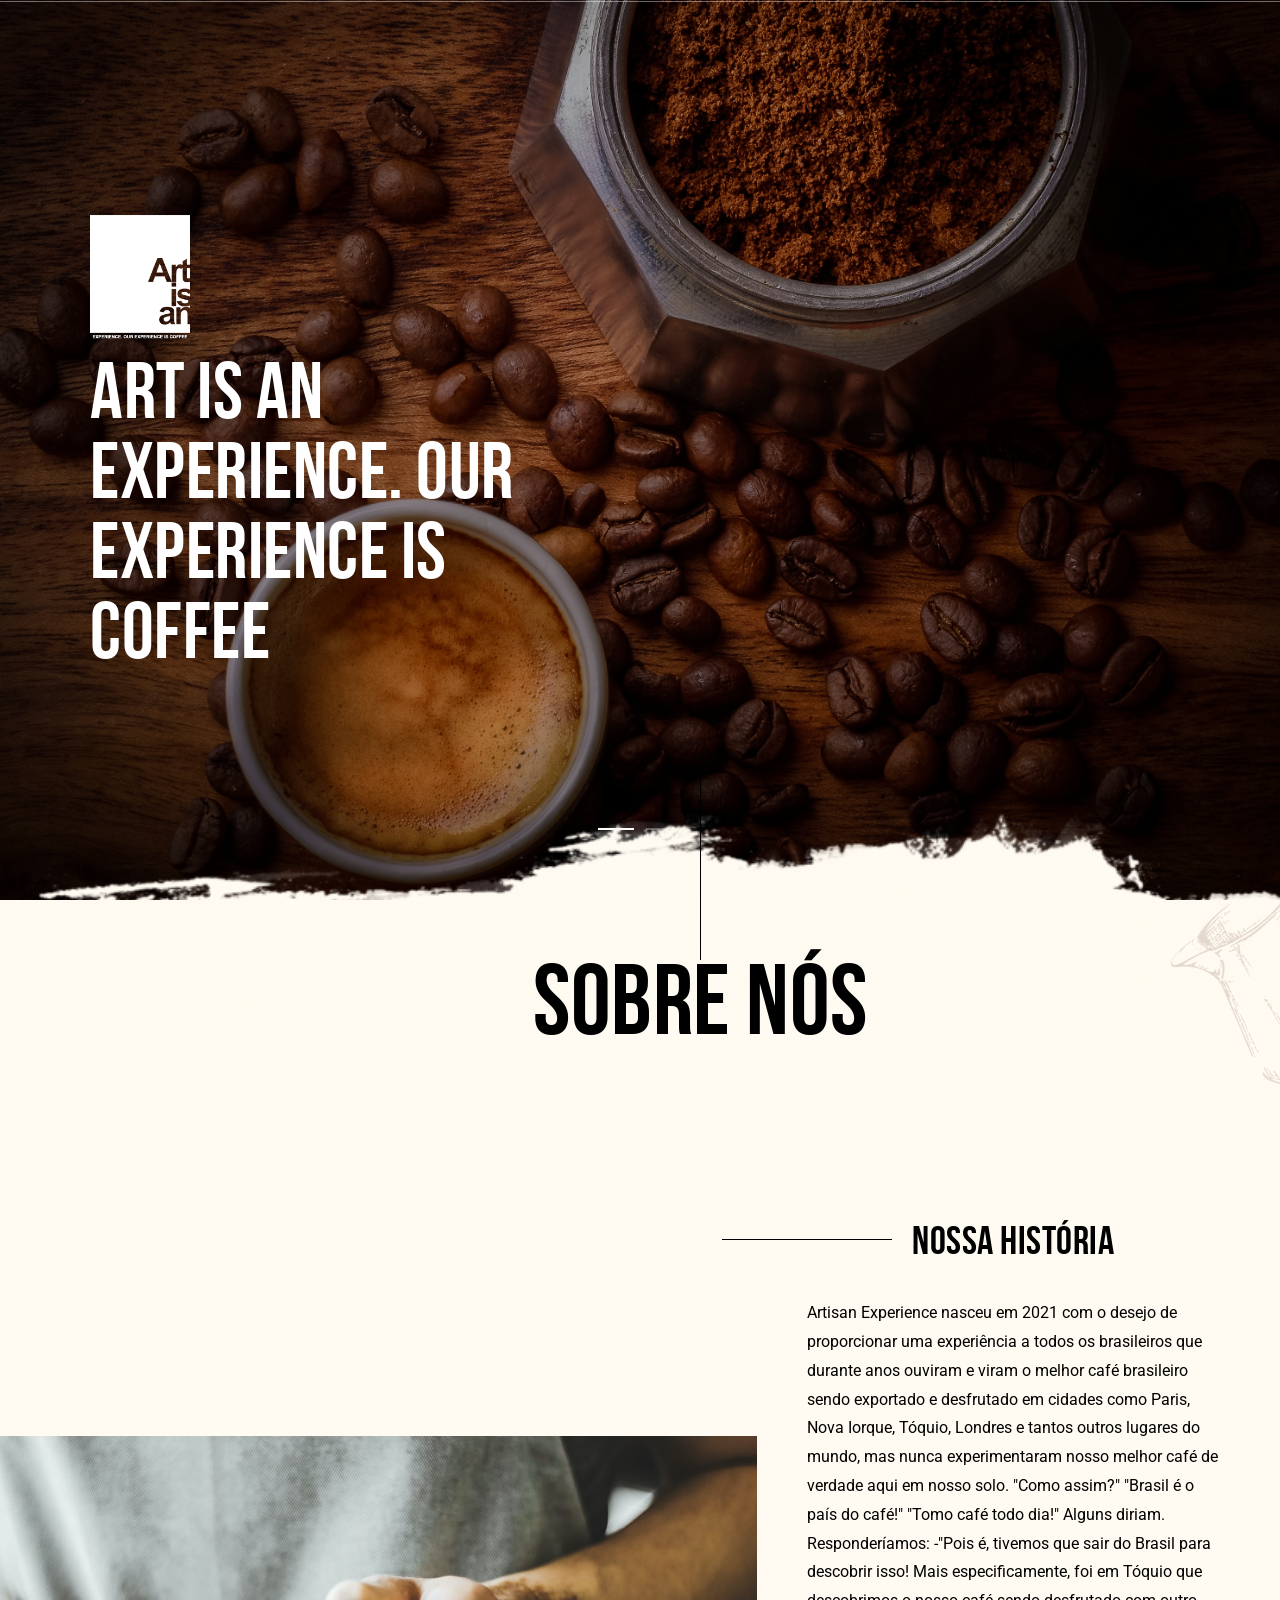
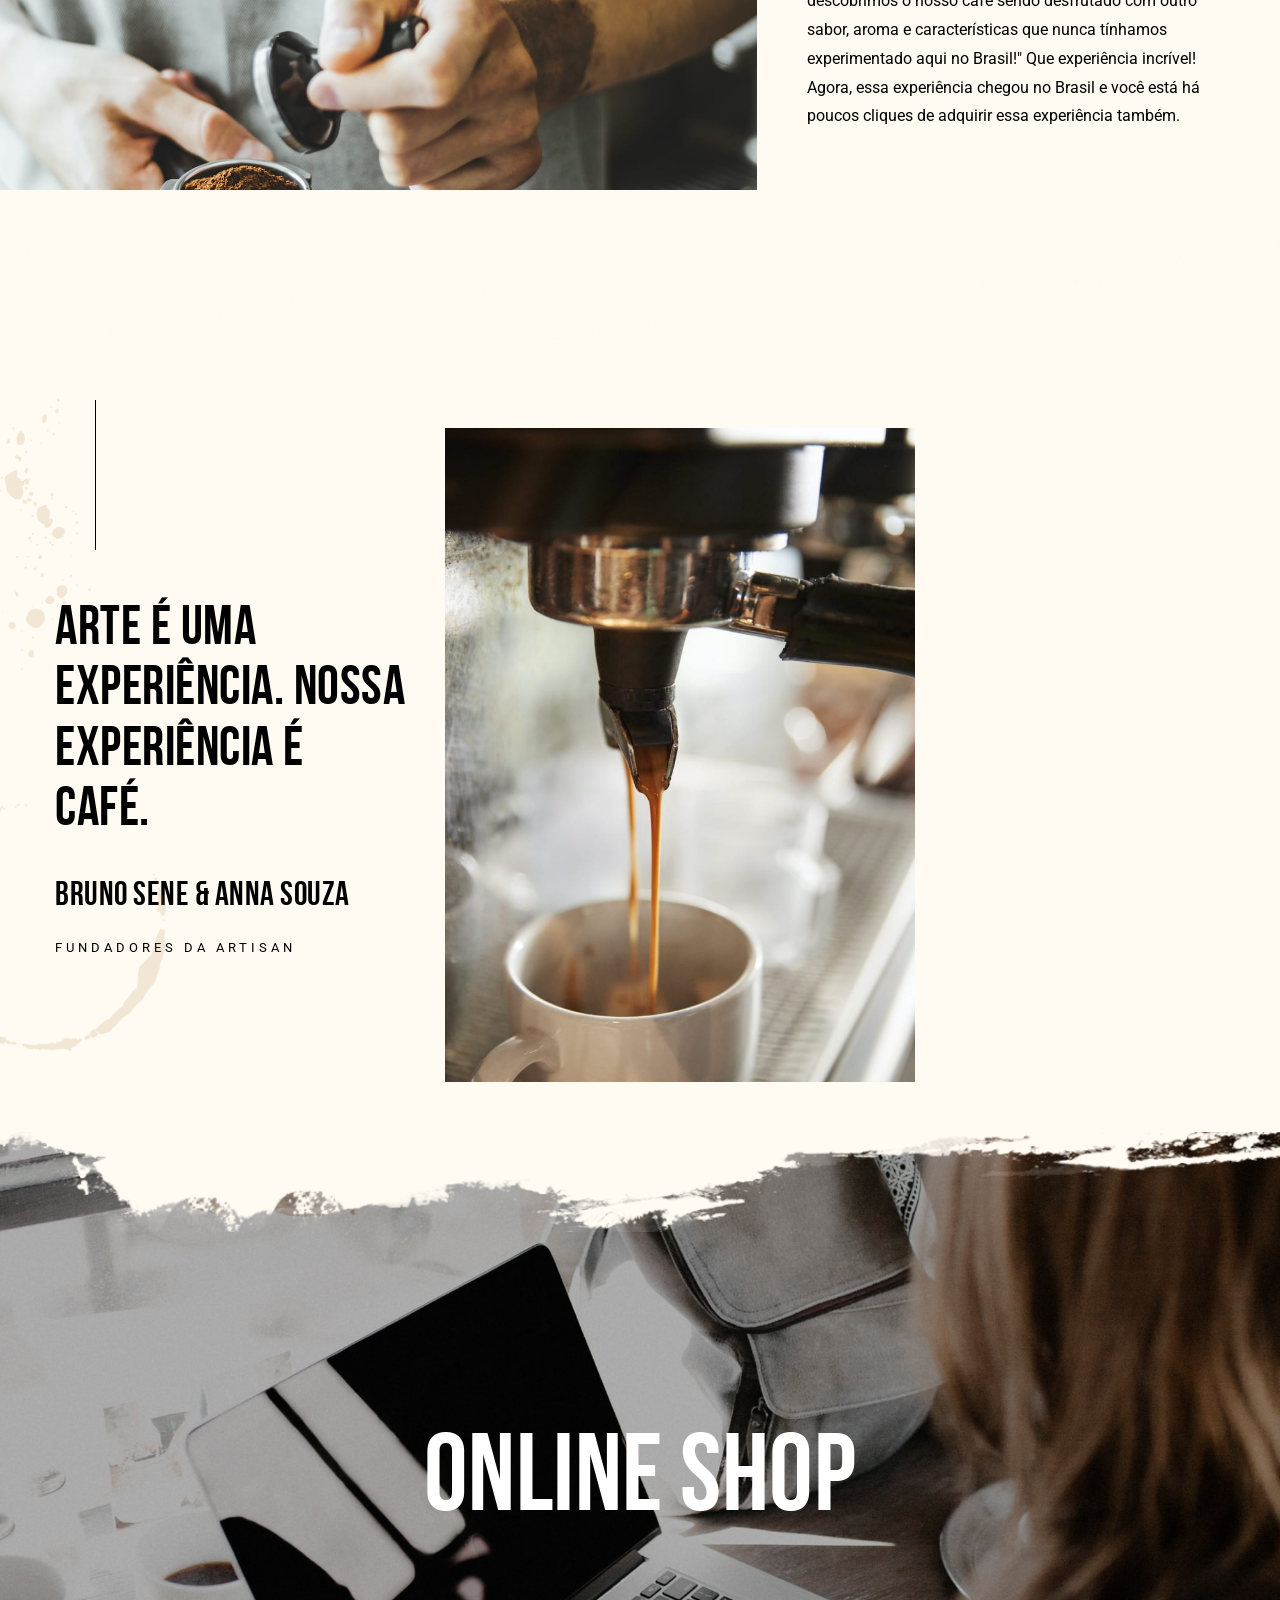
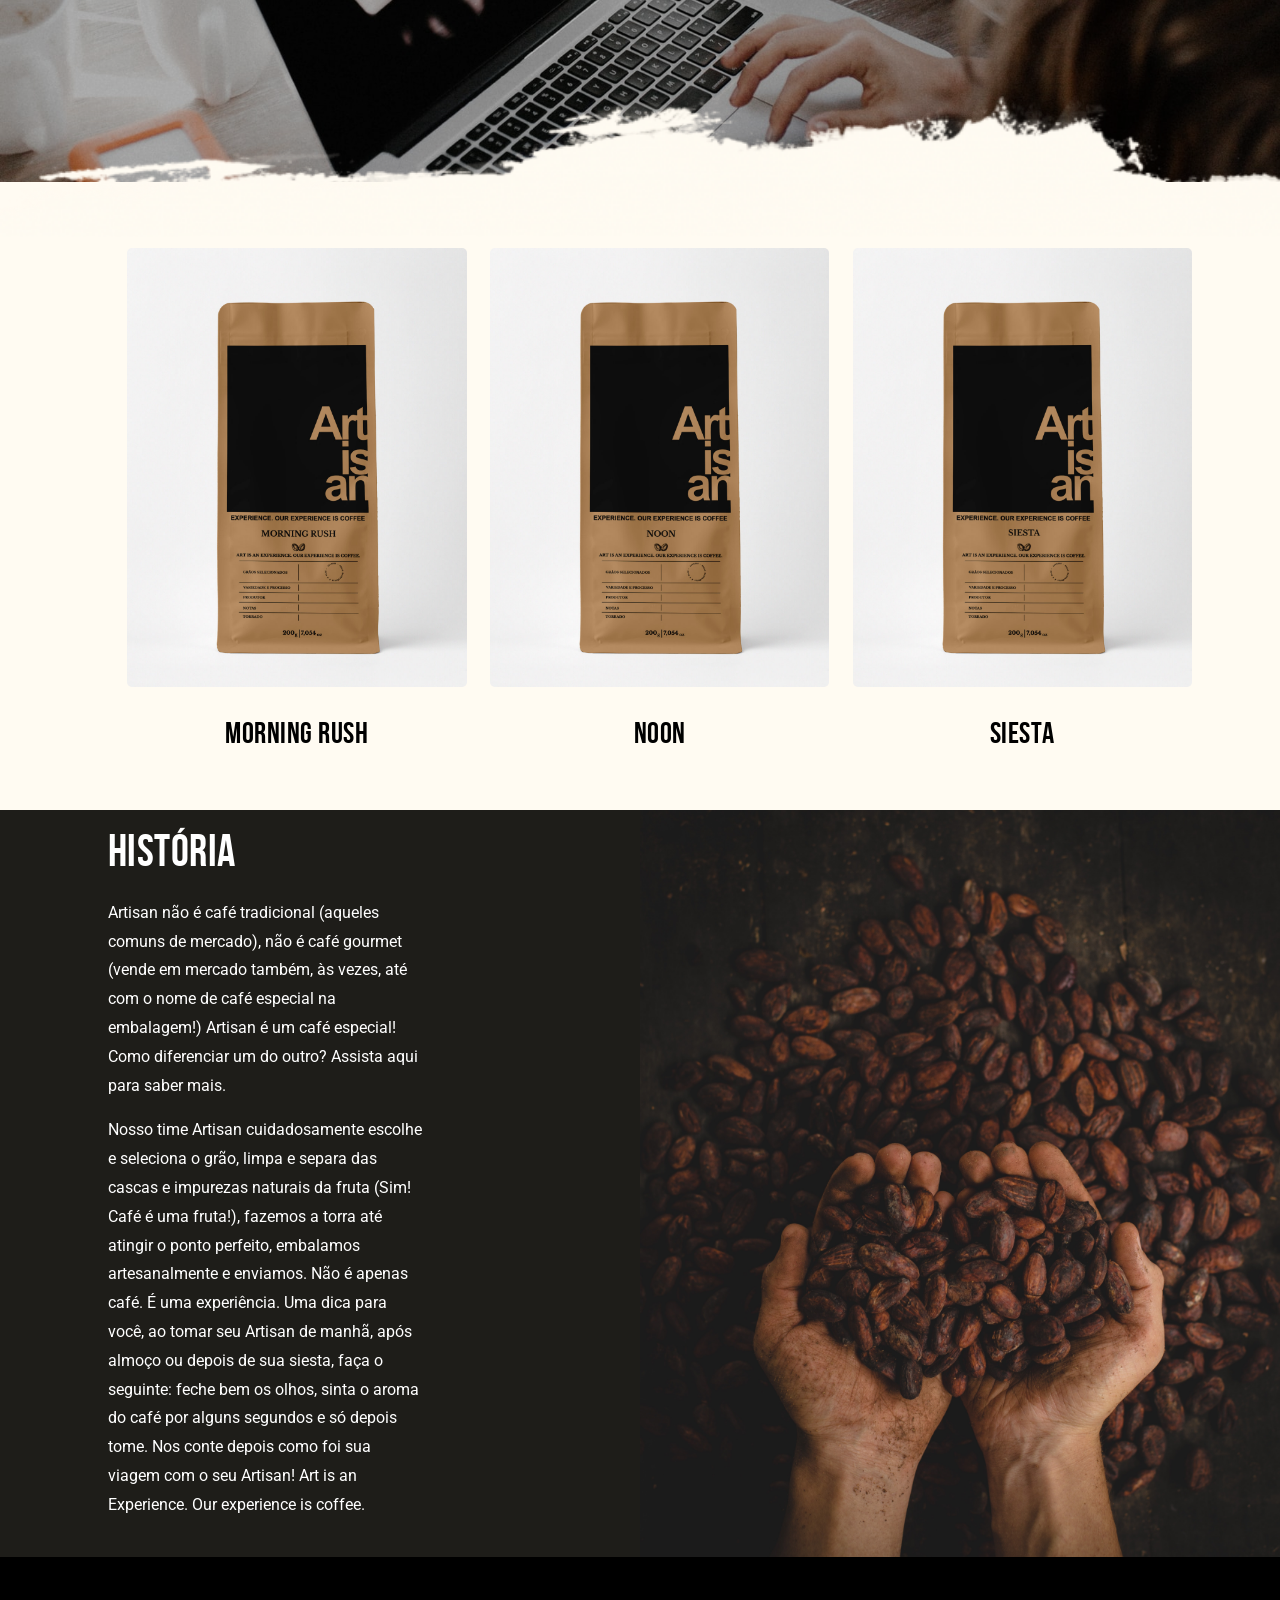
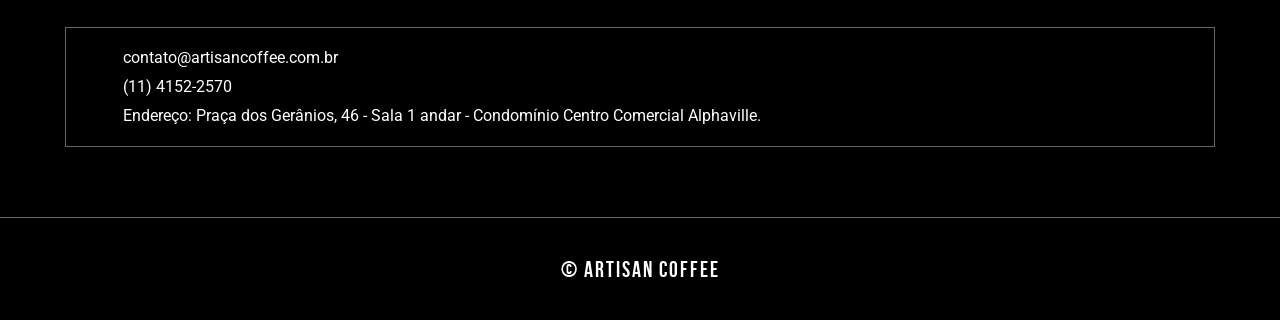
==== commit 0ae15c85: "ajustes finais" ====
--- a/soon/index.html
+++ b/soon/index.html
@@ -86,7 +86,7 @@
                                         >
 
                                         </div>
-                                        <div
+                                        <!-- <div
                                             class="elementor-column elementor-col-25 elementor-top-column elementor-element elementor-element-8dfe958"
                                             data-id="8dfe958"
                                             data-element_type="column"
@@ -118,7 +118,7 @@
                                                     </div>
                                                 </div>
                                             </div>
-                                        </div>
+                                        </div> -->
                                         <div
                                             class="elementor-column elementor-col-25 elementor-top-column elementor-element elementor-element-b401b7a elementor-hidden-phone"
                                             data-id="b401b7a"
@@ -185,6 +185,16 @@
                                                                                         <div class="slide-content align-left">
                                                                                             <div class="standard-wrapper">
                                                                                                 <div class="caption">
+                                                                                                    <a href="index.html">
+                                                                                                        <img
+                                                                                                            width="100"
+                                                                                                            height="100"
+                                                                                                            src="img/logo-white.png"
+                                                                                                            class="attachment-full size-full"
+                                                                                                            alt=""
+                                                                                                            loading="lazy"
+                                                                                                        />
+                                                                                                    </a>
                                                                                                     <div class="title"><h2>ART IS AN EXPERIENCE.
                                                                                                         OUR EXPERIENCE IS COFFEE
                                                                                                         </h2></div>
@@ -1030,8 +1040,11 @@
                                                     data-settings='{"craftcoffee_ext_is_background_parallax":"false"}'
                                                 >
                                                     <div class="elementor-container elementor-column-gap-default">
-                                                        <div class="elementor-row" >
-                                                            <h3 style="align-items: center; color: #fff;">Informações de contato aqui </h3>
+                                                        <div class="elementor-row" style="padding-left: 5%;">
+                                                            <p style="color: #fff;">
+                                                                <a style="color: #fff;" href="mailto:contato@artisancoffee.com.br">contato@artisancoffee.com.br </a> <br>
+                                                                (11) 4152-2570 <br>
+                                                                Endereço: Praça dos Gerânios, 46 - Sala 1 andar - Condomínio Centro Comercial Alphaville.</p>
                                                         </div>
                                                     </div>
                                                 </section>
--- a/soon/css/custom-css.min.css
+++ b/soon/css/custom-css.min.css
@@ -674,8 +674,8 @@
 
 .custom-css-style .elementor-element.elementor-element-6f23744 {
 	z-index: 3;
-	top: 20px;
-	right: 211%;
+	top: 50px;
+	right: 231%;
 }
 
 body:not(.rtl) .custom-css-style .elementor-element.elementor-element-6f23744 {
@@ -19265,9 +19265,9 @@
 	padding: 0
 }
 
-.custom-css-style .elementor-element.elementor-element-8c2164d .slider-parallax-wrapper {
+/* .custom-css-style .elementor-element.elementor-element-8c2164d .slider-parallax-wrapper {
 	height: 750px
-}
+} */
 
 .custom-css-style .elementor-element.elementor-element-8c2164d .slider-parallax-wrapper .slide .image-container::before {
 	background: rgba(0, 0, 0, .3)
@@ -19275,7 +19275,7 @@
 
 .custom-css-style .elementor-element.elementor-element-8c2164d .slider-parallax-wrapper .slide-content {
 	text-align: left;
-	margin-top: 20px
+	/* margin-top: 20px */
 }
 
 .custom-css-style .elementor-element.elementor-element-8c2164d .slider-parallax-wrapper div.slide-content {
